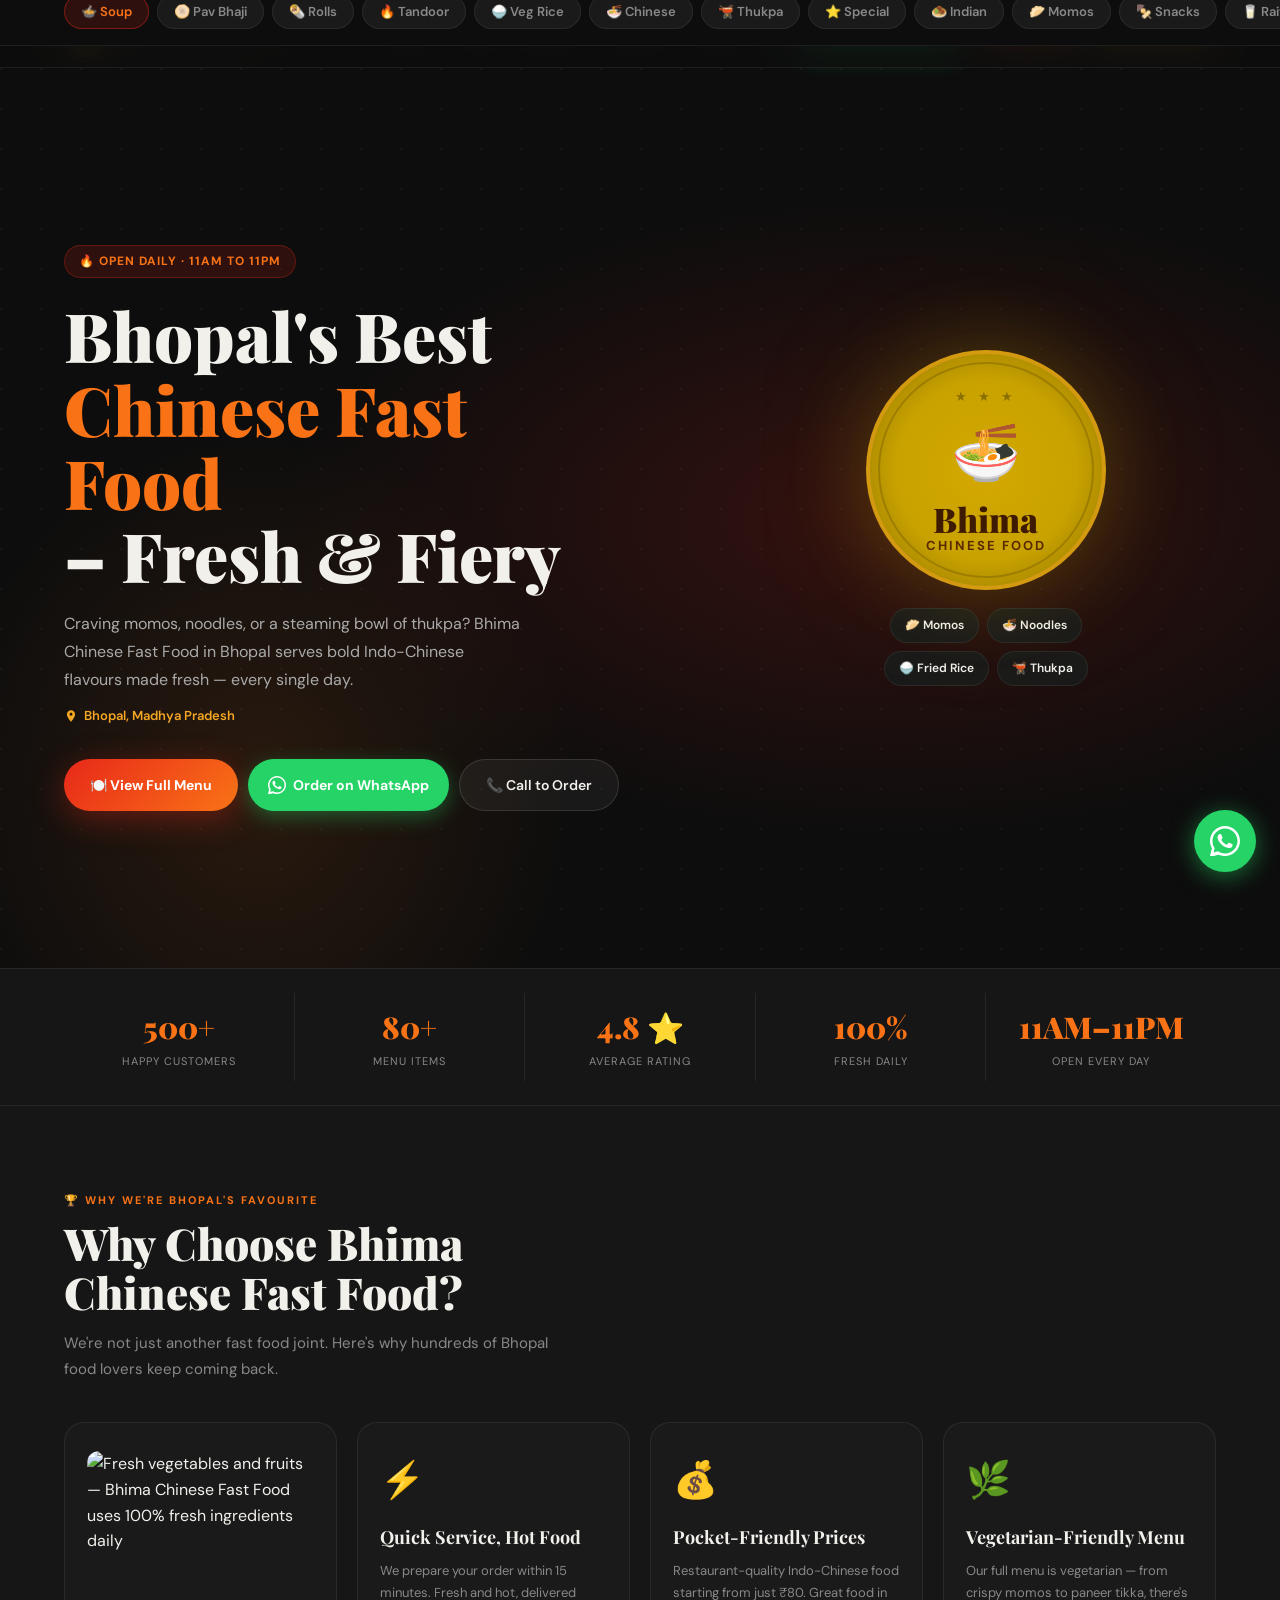
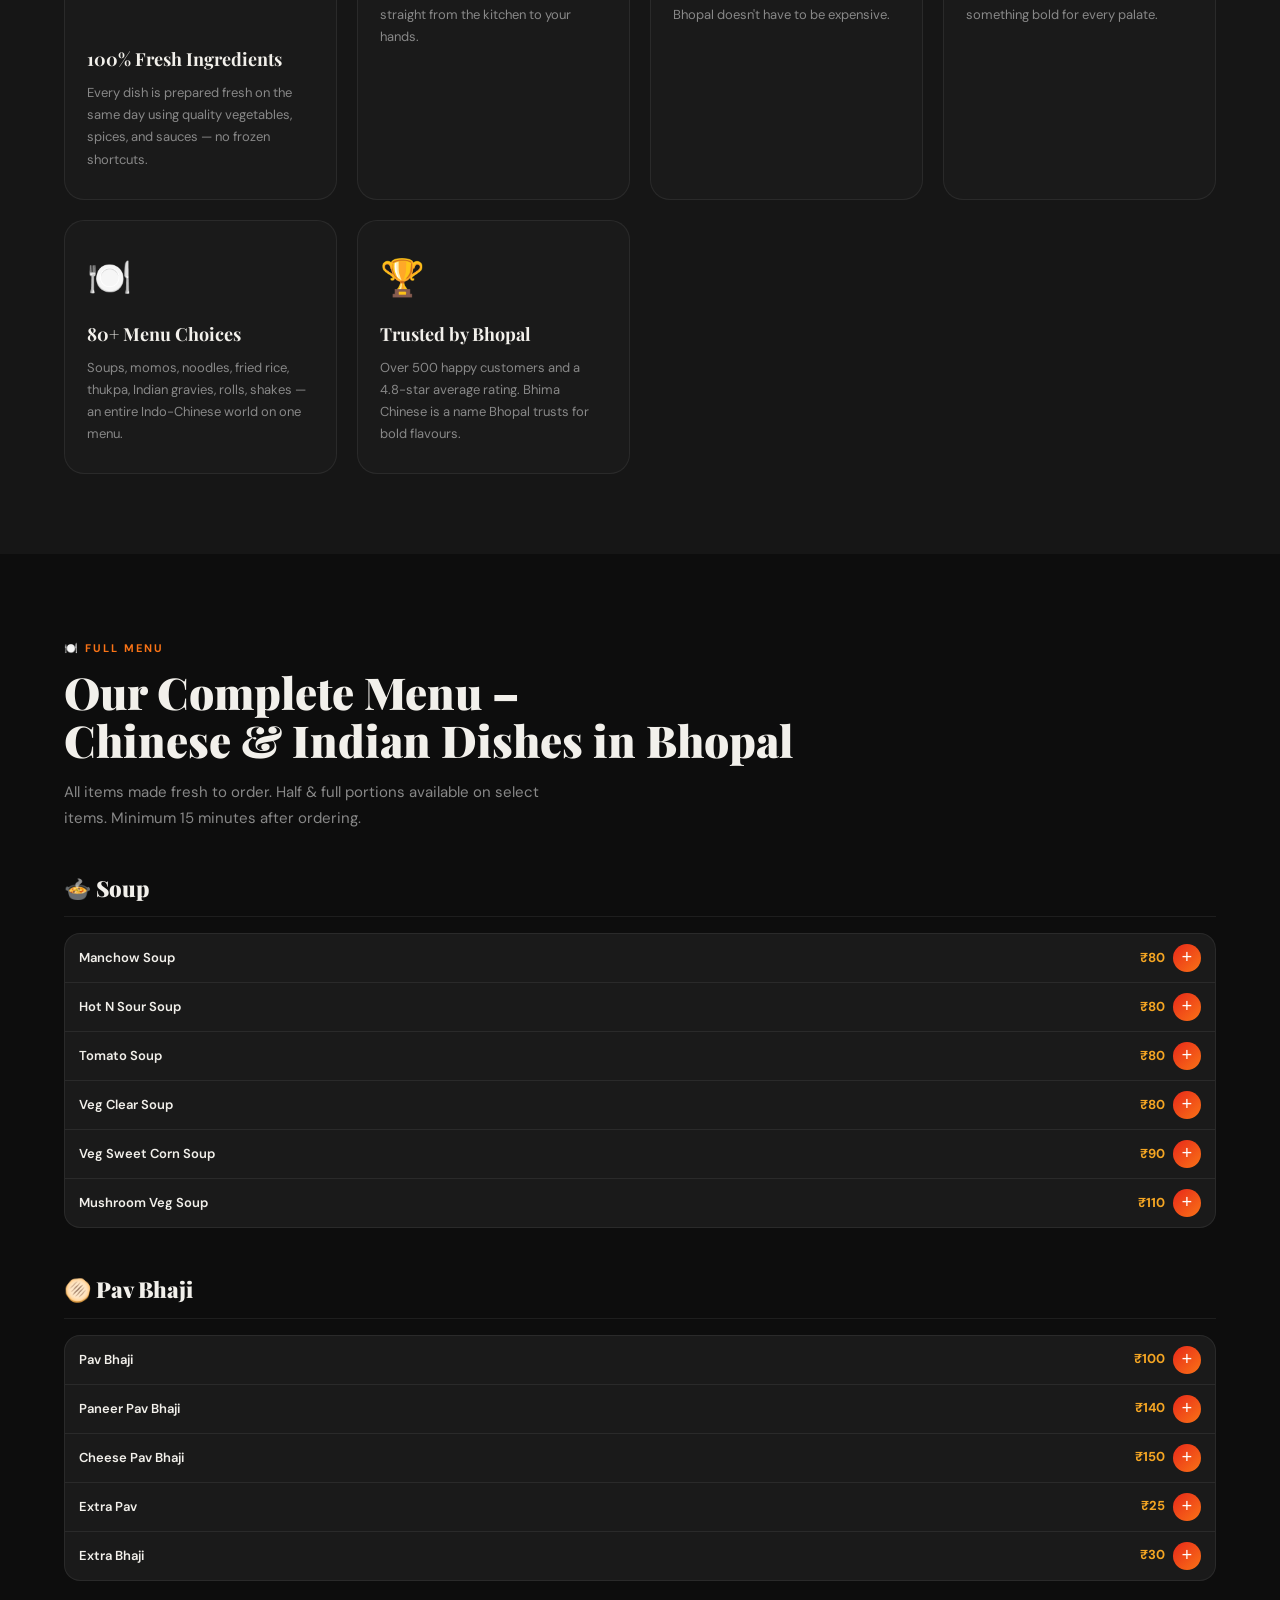
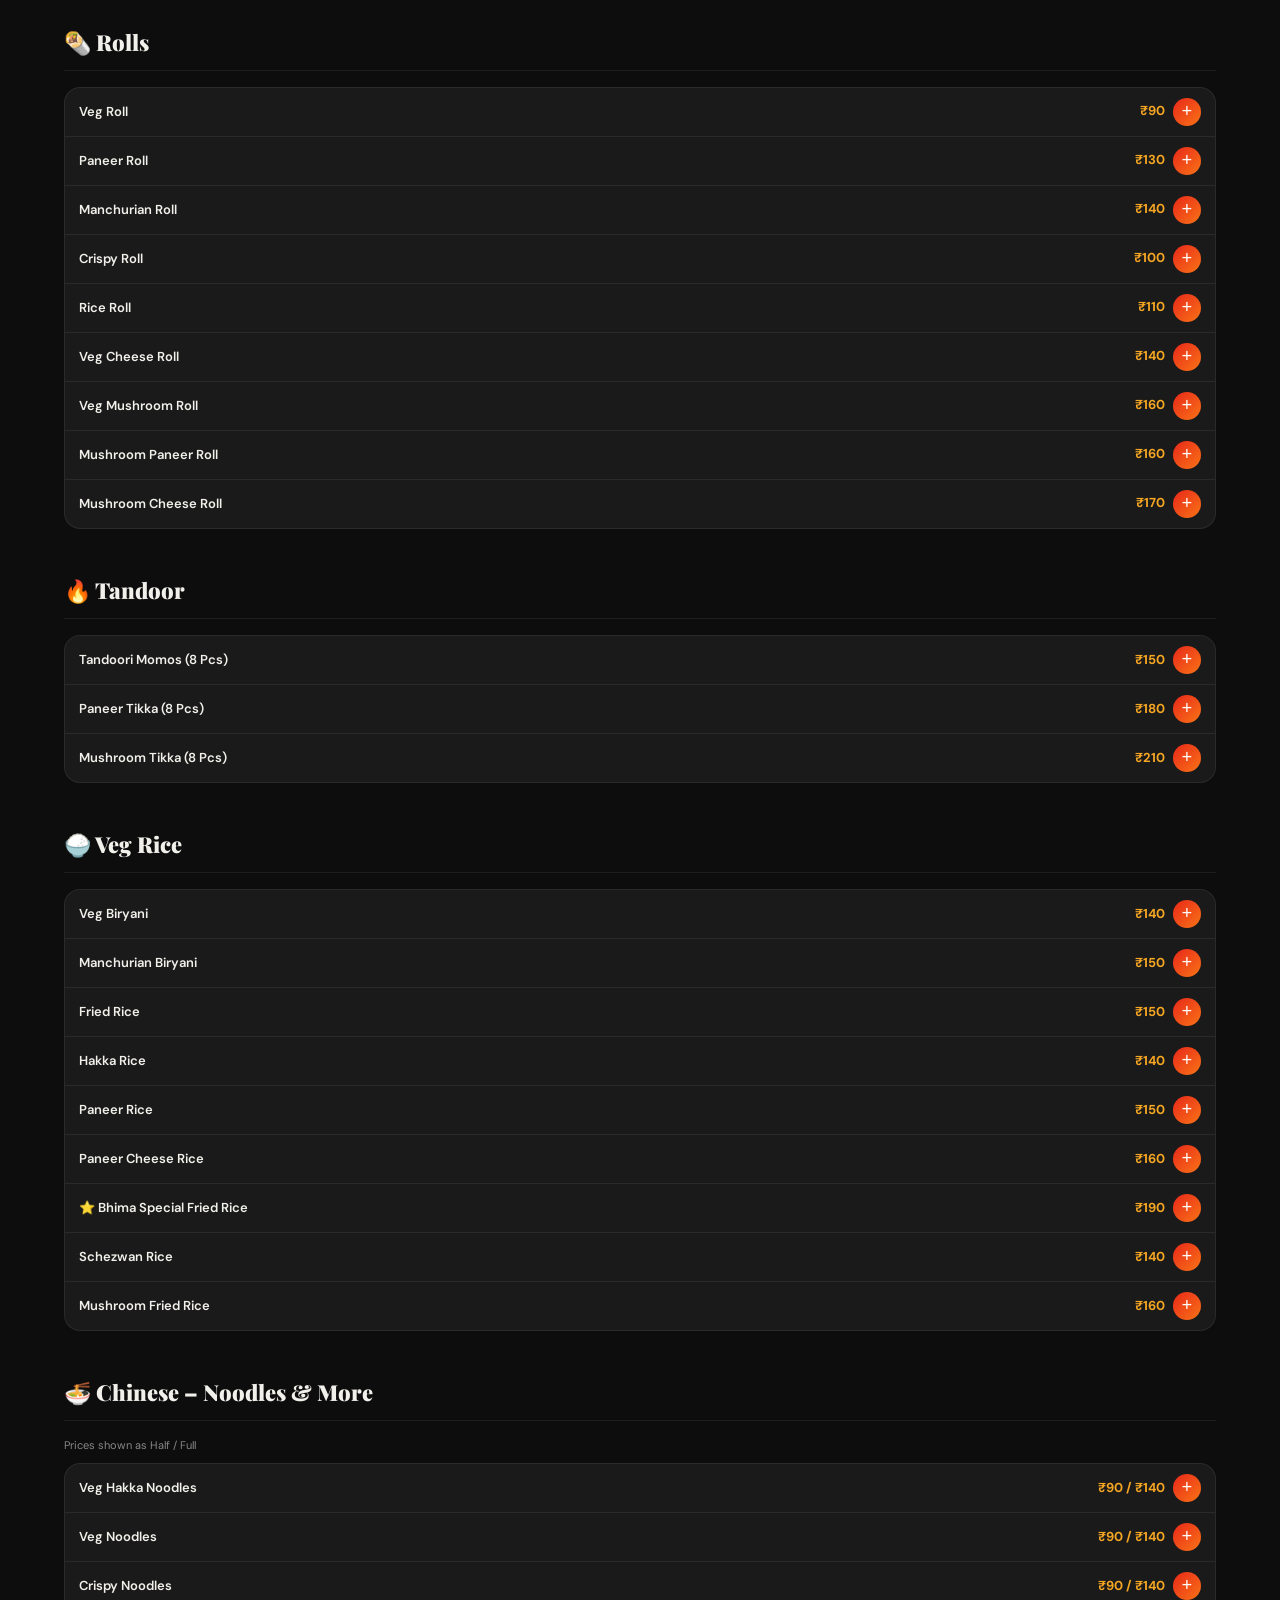
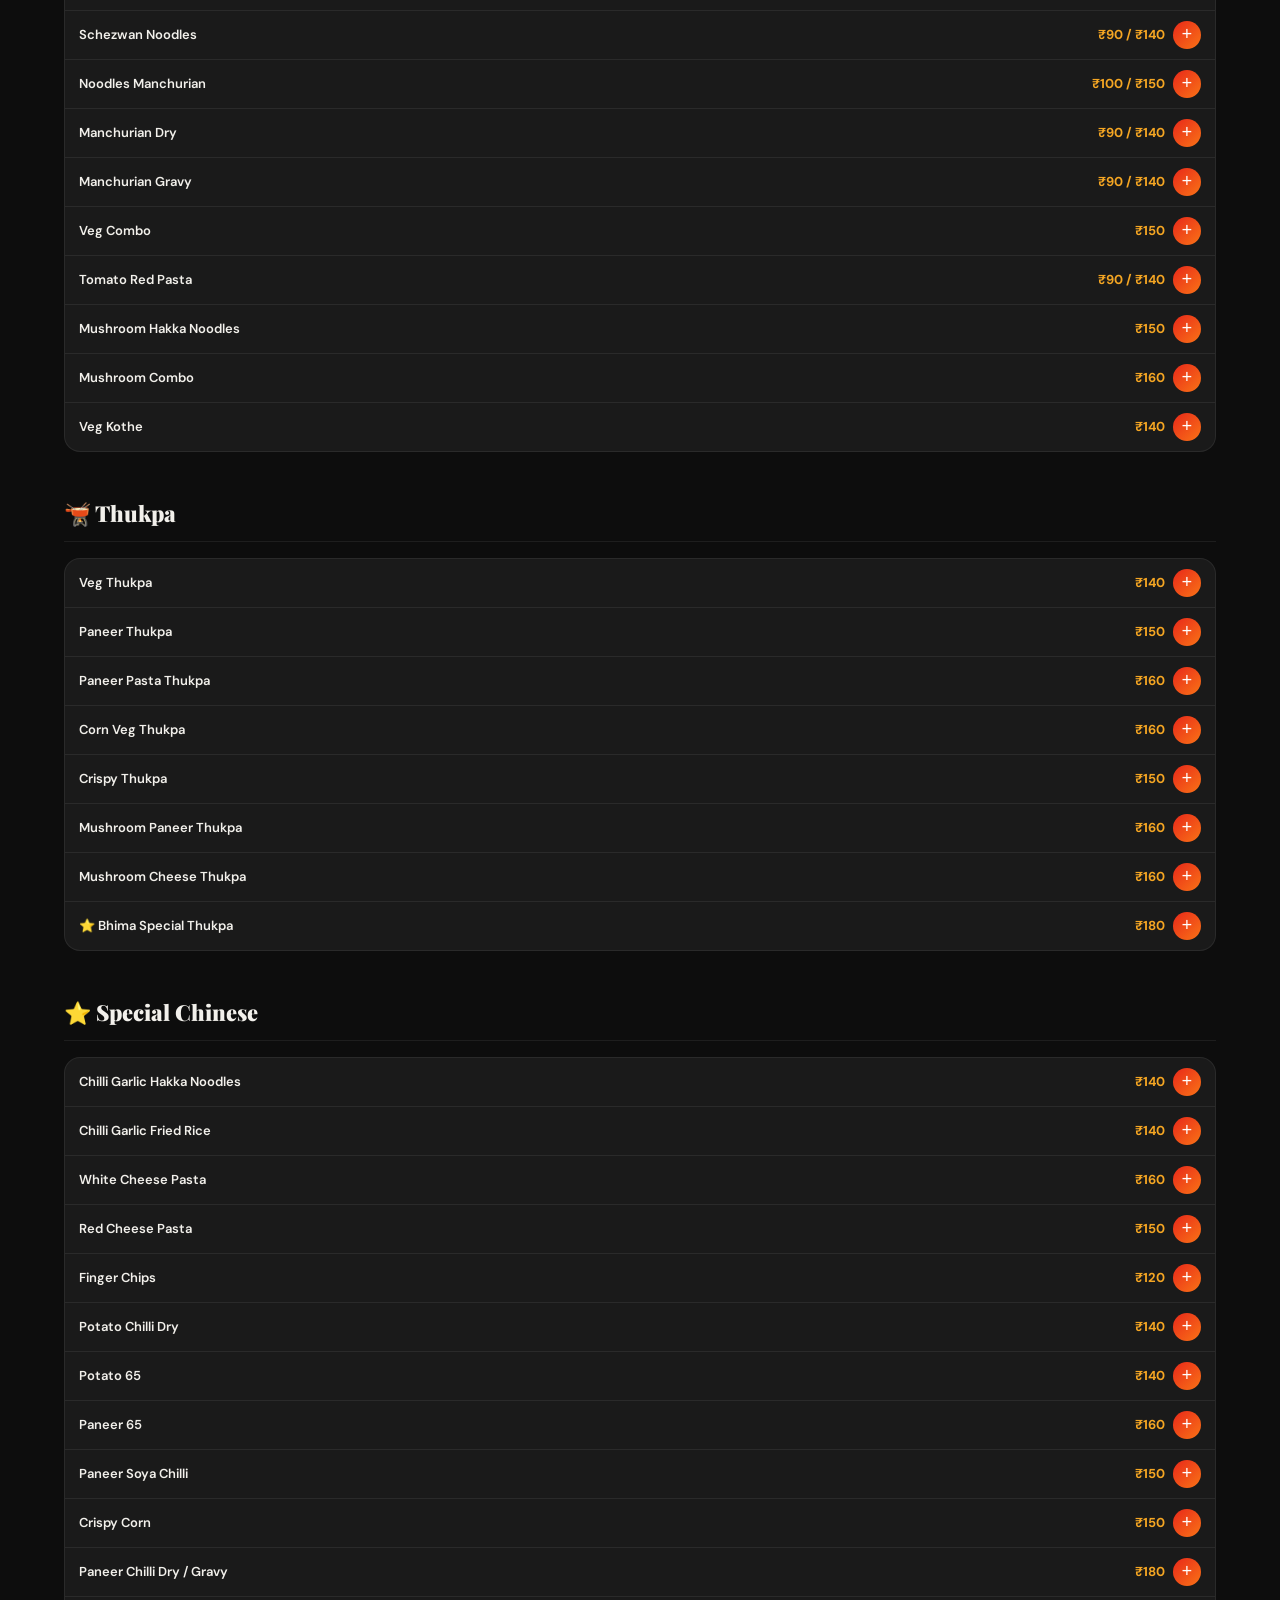
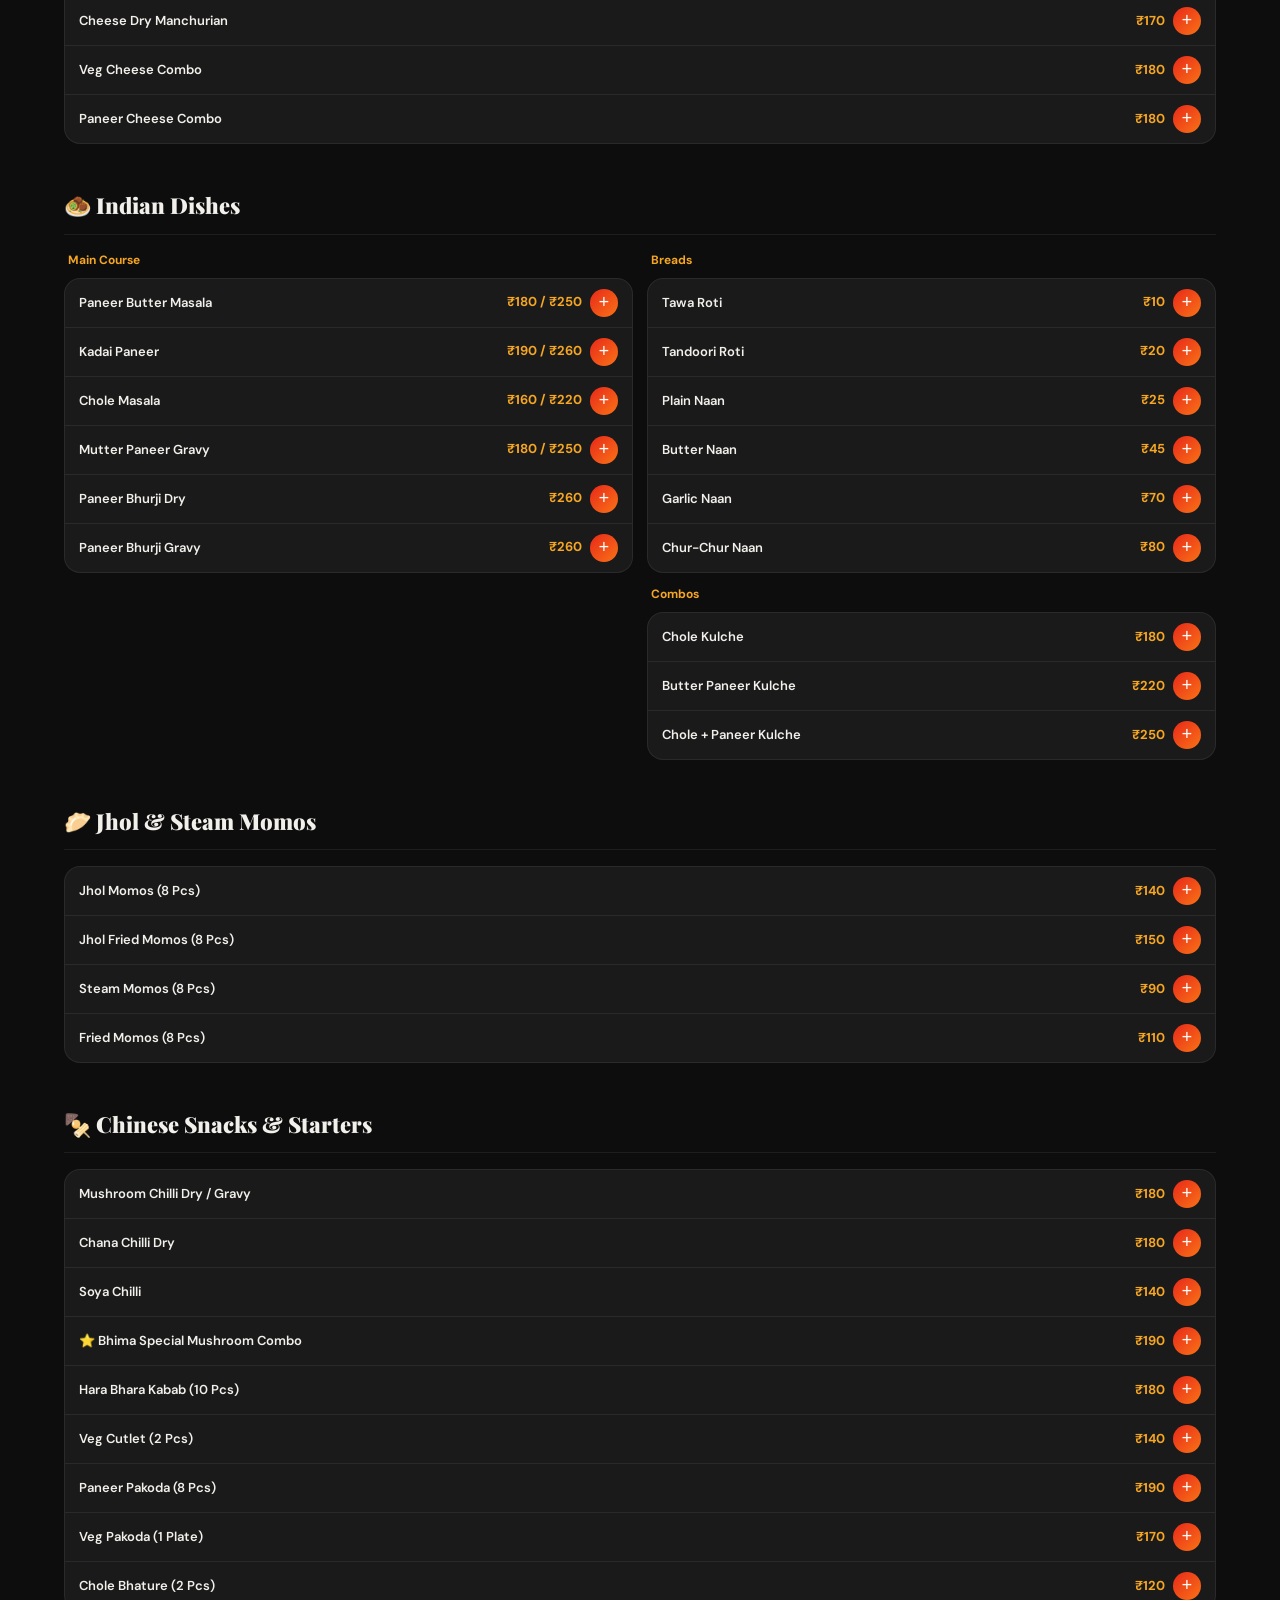
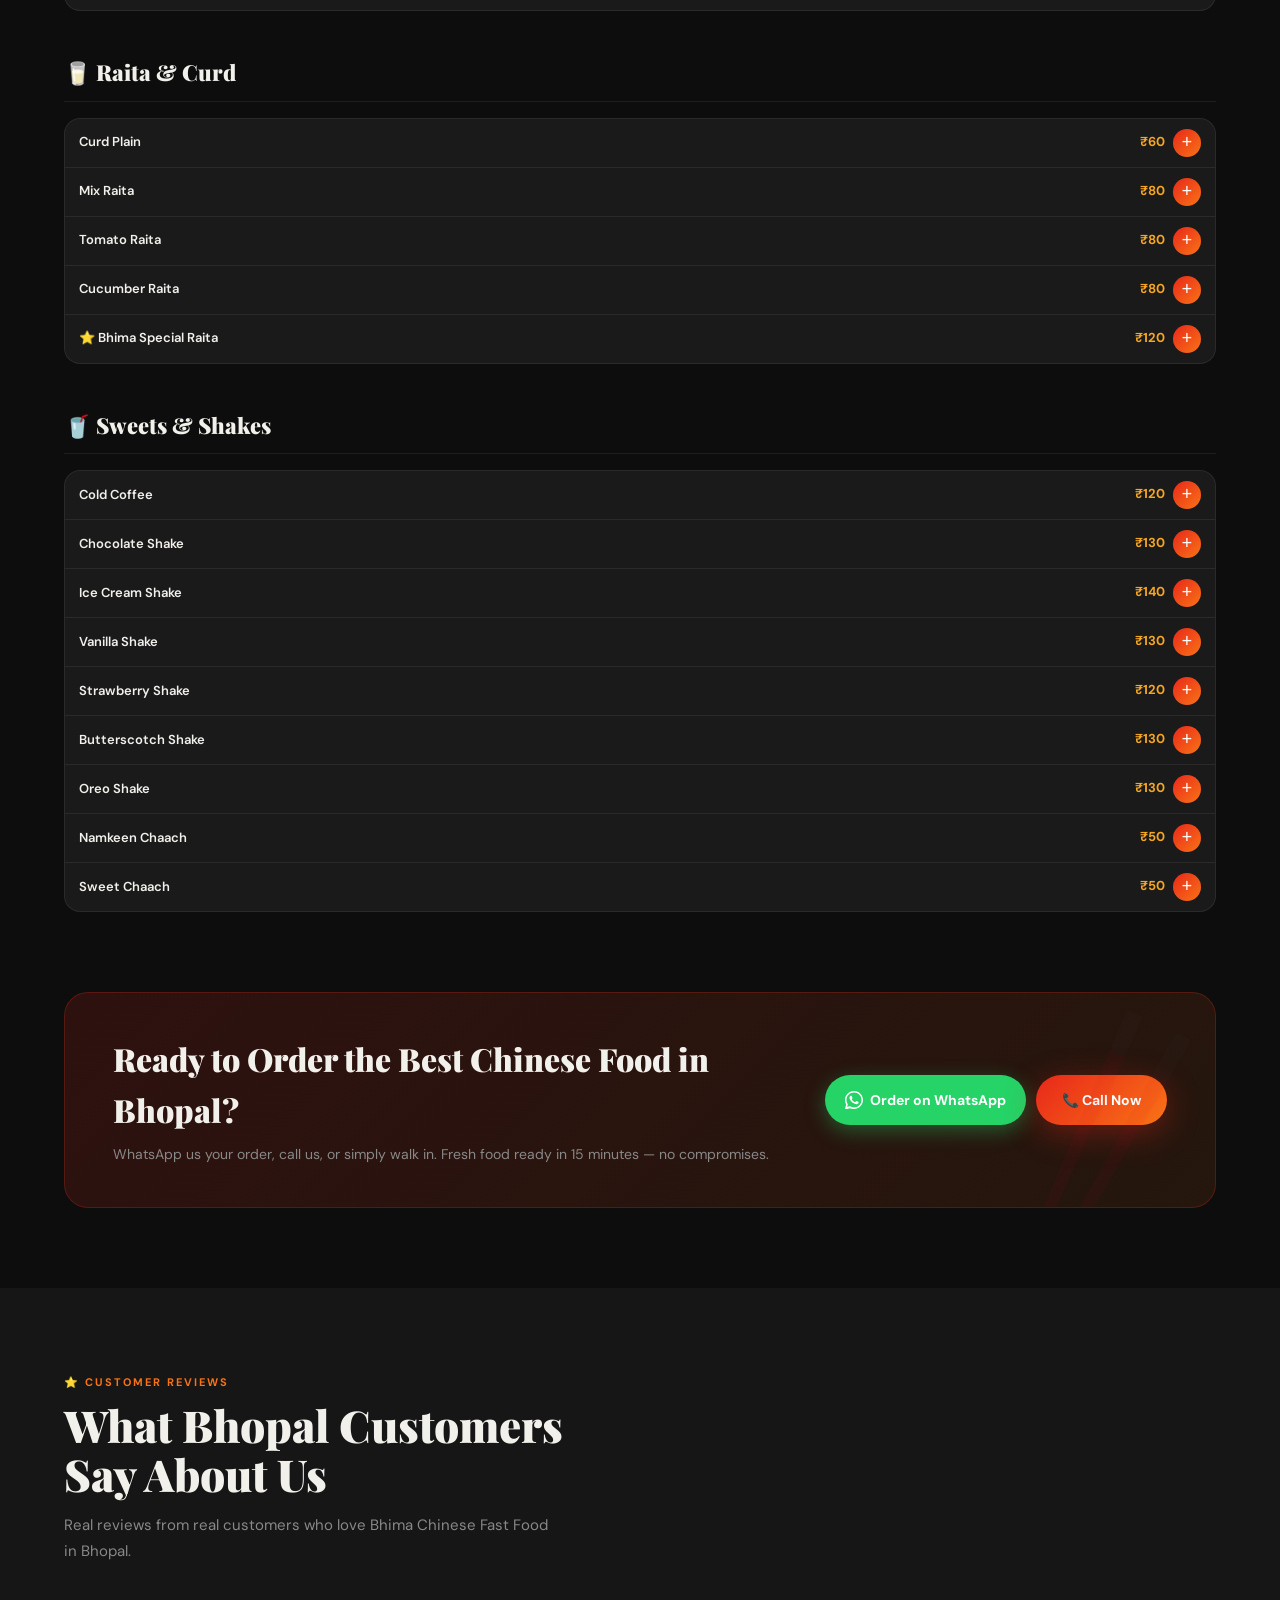
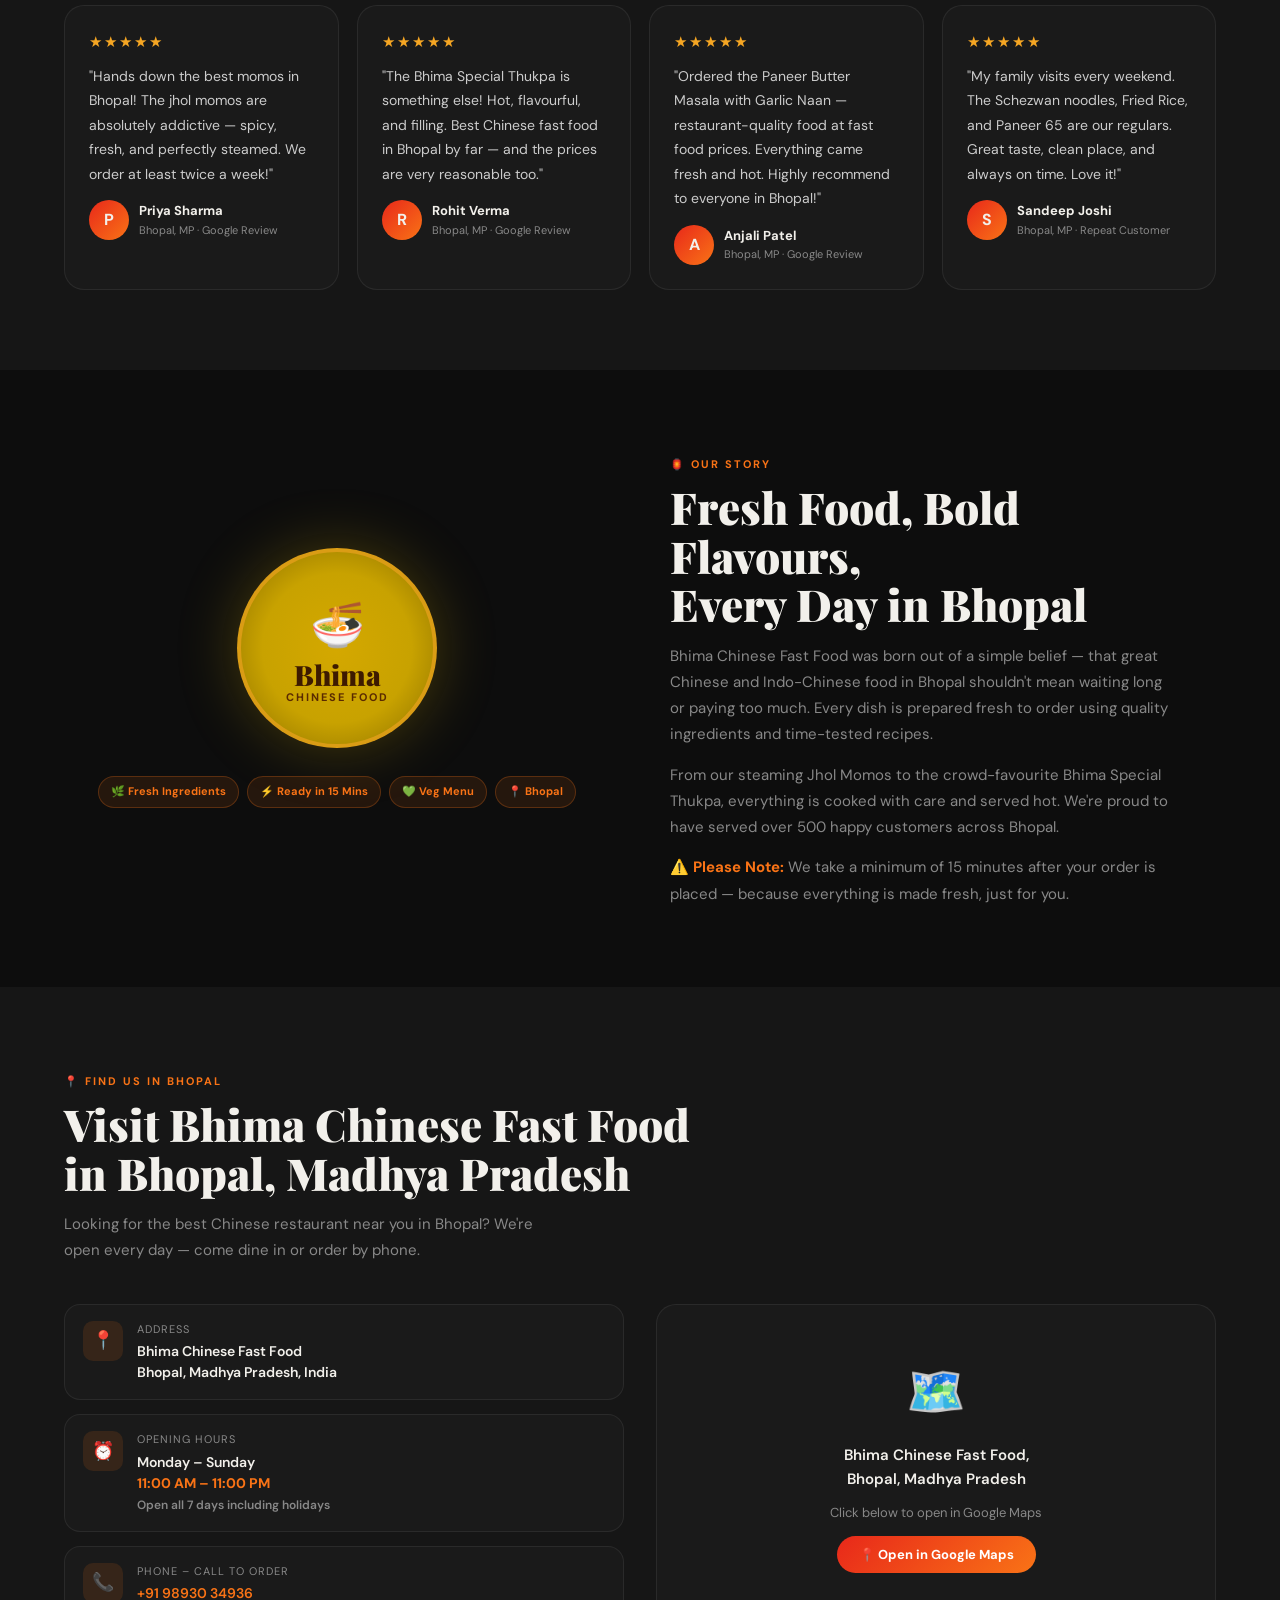
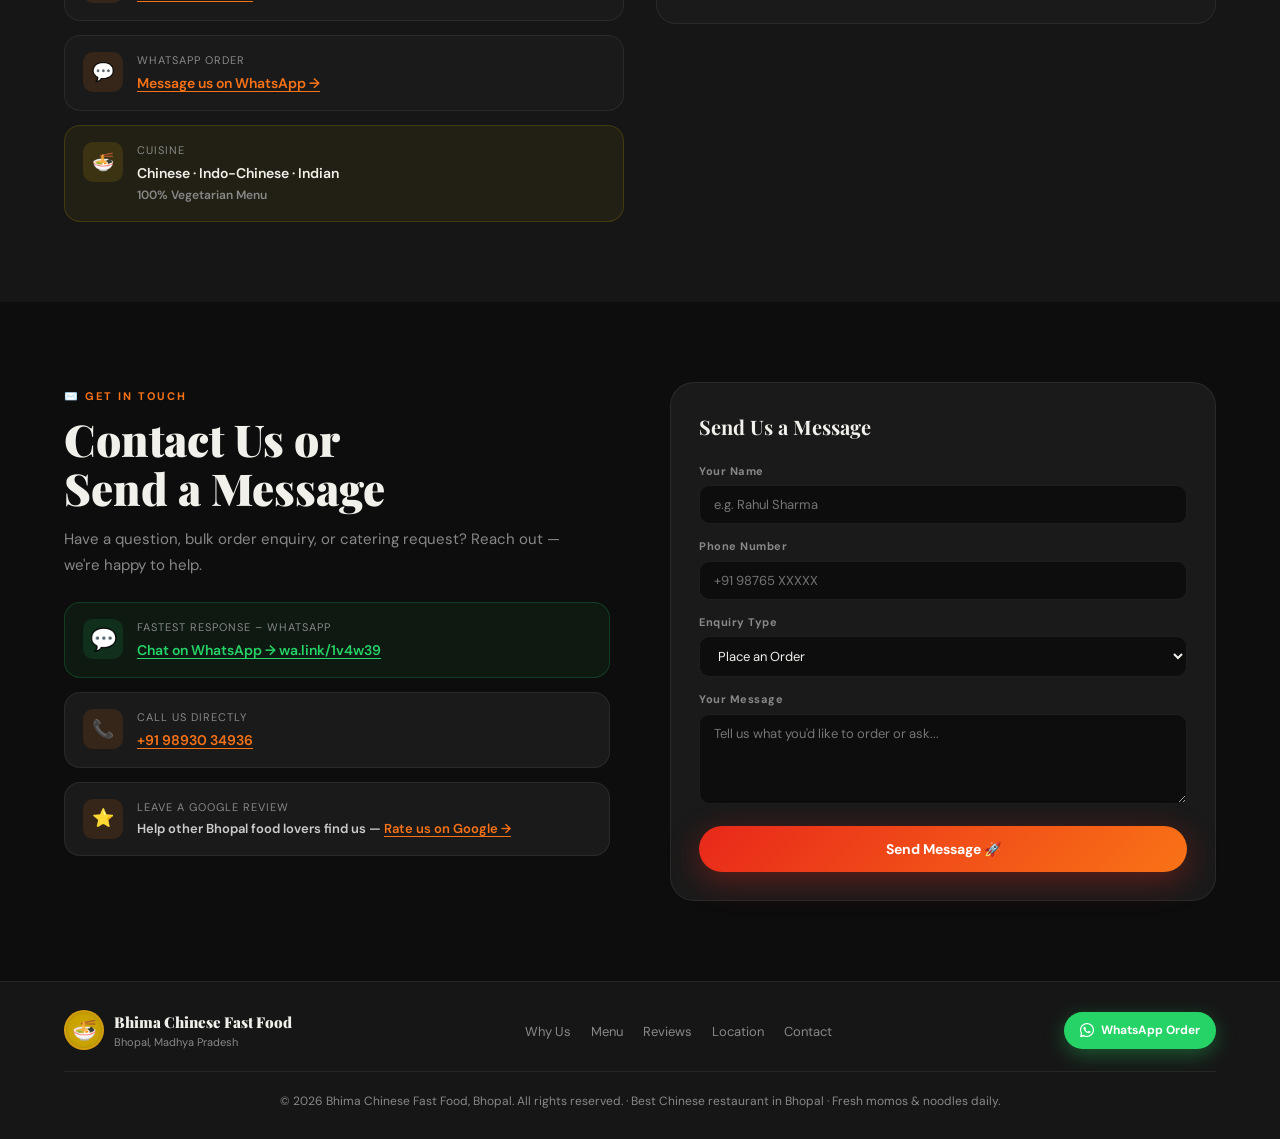
==== index.html @ 95a61d47 "Initial commit via Netlify [skip ci]" ====
<!DOCTYPE html>
<html lang="en">
<head>
<meta charset="UTF-8">
<meta name="viewport" content="width=device-width, initial-scale=1.0, minimum-scale=1.0">
<meta http-equiv="X-UA-Compatible" content="IE=edge">
<title>Bhima Chinese Fast Food | Best Chinese Restaurant in Bhopal – Momos, Noodles & More</title>
<meta name="description" content="Bhima Chinese Fast Food is Bhopal's most loved Chinese restaurant. Fresh momos, noodles, thukpa, fried rice & Indo-Chinese dishes. Order now or visit us daily 11AM–11PM.">
<meta name="keywords" content="Chinese restaurant in Bhopal, fast food in Bhopal, momos in Bhopal, noodles in Bhopal, best Chinese restaurant Bhopal, Indo-Chinese food Bhopal, Chinese fast food near me">
<meta name="author" content="Bhima Chinese Fast Food, Bhopal">
<meta name="robots" content="index, follow">
<meta name="theme-color" content="#E8281A">
<link rel="canonical" href="https://bhimachinesebhopal.com/">
<meta property="og:type" content="restaurant">
<meta property="og:title" content="Bhima Chinese Fast Food – Best Chinese Restaurant in Bhopal">
<meta property="og:description" content="Fresh momos, noodles, fried rice & bold Indo-Chinese flavours. Visit Bhima Chinese Fast Food in Bhopal – daily 11AM to 11PM.">
<meta property="og:url" content="https://bhimachinesebhopal.com/">
<meta property="og:site_name" content="Bhima Chinese Fast Food">
<meta property="og:locale" content="en_IN">
<meta name="twitter:card" content="summary_large_image">
<meta name="twitter:title" content="Bhima Chinese Fast Food – Bhopal">
<meta name="twitter:description" content="Bhopal's favourite Chinese fast food. Momos, noodles, thukpa & more. Open daily 11AM–11PM.">
<script type="application/ld+json">
{
  "@context": "https://schema.org",
  "@type": "Restaurant",
  "name": "Bhima Chinese Fast Food",
  "description": "Best Chinese fast food restaurant in Bhopal serving fresh momos, noodles, thukpa, fried rice and Indo-Chinese dishes daily.",
  "url": "https://bhimachinesebhopal.com",
  "servesCuisine": ["Chinese", "Indo-Chinese", "Indian"],
  "priceRange": "₹₹",
  "openingHours": "Mo-Su 11:00-23:00",
  "address": {
    "@type": "PostalAddress",
    "addressLocality": "Bhopal",
    "addressRegion": "Madhya Pradesh",
    "addressCountry": "IN"
  },
  "aggregateRating": {
    "@type": "AggregateRating",
    "ratingValue": "4.8",
    "reviewCount": "500"
  }
}
</script>
<link rel="preconnect" href="https://fonts.googleapis.com">
<link rel="preconnect" href="https://fonts.gstatic.com" crossorigin>
<link href="https://fonts.googleapis.com/css2?family=Playfair+Display:wght@700;900&family=DM+Sans:wght@300;400;500;600&display=swap" rel="stylesheet">
<style>
:root {
  --red:#E8281A; --orange:#F97316; --gold:#F5A623;
  --dark:#0D0D0D; --dark2:#161616; --dark3:#1E1E1E;
  --card:#1A1A1A; --border:rgba(255,255,255,0.07);
  --text:#F2F0EB; --muted:#888; --veg:#22C55E;
  --wa:#25D366; --radius:16px;
  --font-body:'DM Sans',sans-serif;
  --font-head:'Playfair Display',serif;
}
*{margin:0;padding:0;box-sizing:border-box;}
html{scroll-behavior:smooth;font-size:16px;}
body{font-family:var(--font-body);background:var(--dark);color:var(--text);overflow-x:hidden;line-height:1.6;}
img{max-width:100%;height:auto;display:block;}
a{color:inherit;text-decoration:none;}

/* SKIP LINK */
.skip-link{position:absolute;left:-9999px;top:8px;z-index:9999;background:var(--orange);color:#fff;padding:8px 16px;border-radius:4px;font-weight:700;font-size:14px;}
.skip-link:focus{left:8px;}

/* WHATSAPP STICKY */
#wa-sticky{
  position:fixed;bottom:28px;right:24px;z-index:999;
  width:62px;height:62px;border-radius:50%;
  background:var(--wa);
  display:flex;align-items:center;justify-content:center;
  box-shadow:0 4px 24px rgba(37,211,102,0.5);
  transition:transform .25s,box-shadow .25s;
  animation:waPulse 2.5s ease-in-out infinite;
  cursor:pointer;border:none;
}
#wa-sticky:hover{transform:scale(1.12);box-shadow:0 8px 36px rgba(37,211,102,0.7);}
#wa-sticky svg{width:30px;height:30px;fill:#fff;}
@keyframes waPulse{
  0%,100%{box-shadow:0 4px 24px rgba(37,211,102,0.5),0 0 0 0 rgba(37,211,102,0.4);}
  70%{box-shadow:0 4px 24px rgba(37,211,102,0.5),0 0 0 16px rgba(37,211,102,0);}
}

/* NAV */
nav{
  position:fixed;top:0;left:0;right:0;z-index:100;
  padding:0 5vw;height:68px;
  display:flex;align-items:center;justify-content:space-between;
  background:rgba(13,13,13,0.94);
  backdrop-filter:blur(20px);-webkit-backdrop-filter:blur(20px);
  border-bottom:1px solid var(--border);
}
.logo{display:flex;align-items:center;gap:10px;}
.logo-circle{
  width:46px;height:46px;border-radius:50%;
  background:radial-gradient(circle,#d4a800,#c8a200 60%,#8b6f00);
  border:2px solid rgba(245,166,35,.5);
  display:flex;align-items:center;justify-content:center;
  font-size:22px;flex-shrink:0;
}
.logo-text .brand{display:block;font-family:var(--font-head);font-size:17px;font-weight:900;line-height:1.1;}
.logo-text .tagline{display:block;font-size:10px;color:var(--gold);letter-spacing:2px;text-transform:uppercase;}
.nav-links{display:flex;gap:28px;list-style:none;}
.nav-links a{color:var(--muted);font-size:14px;font-weight:500;transition:color .2s;padding:4px 0;}
.nav-links a:hover{color:var(--text);}
.nav-right{display:flex;align-items:center;gap:10px;}

/* WHATSAPP BUTTON — reusable across nav & sections */
.btn-wa{
  background:var(--wa);color:#fff;
  padding:10px 20px;border-radius:50px;
  font-size:14px;font-weight:700;cursor:pointer;border:none;
  display:inline-flex;align-items:center;gap:7px;
  transition:transform .2s,box-shadow .2s,opacity .2s;
  box-shadow:0 6px 20px rgba(37,211,102,.35);
  font-family:var(--font-body);
  text-decoration:none;
}
.btn-wa:hover{transform:translateY(-2px);box-shadow:0 10px 30px rgba(37,211,102,.5);opacity:.95;}
.btn-wa svg{flex-shrink:0;}

.btn-primary{
  background:linear-gradient(135deg,var(--red) 0%,var(--orange) 100%);
  color:#fff;padding:14px 26px;border:none;border-radius:50px;
  font-size:14px;font-weight:700;cursor:pointer;
  transition:transform .2s,box-shadow .2s;
  box-shadow:0 8px 32px rgba(232,40,26,.35);
  display:inline-flex;align-items:center;gap:7px;
  font-family:var(--font-body);text-decoration:none;
}
.btn-primary:hover{transform:translateY(-2px);box-shadow:0 12px 40px rgba(232,40,26,.45);}
.btn-ghost{
  background:rgba(255,255,255,.05);border:1px solid rgba(255,255,255,.12);
  color:var(--text);padding:14px 26px;border-radius:50px;
  font-size:14px;font-weight:600;cursor:pointer;
  transition:background .2s;
  display:inline-flex;align-items:center;gap:7px;
  font-family:var(--font-body);text-decoration:none;
}
.btn-ghost:hover{background:rgba(255,255,255,.1);}

.nav-menu-btn{background:linear-gradient(135deg,var(--red),var(--orange));color:#fff;padding:9px 18px;border-radius:50px;font-size:13px;font-weight:700;border:none;cursor:pointer;transition:opacity .2s;font-family:var(--font-body);}
.nav-menu-btn:hover{opacity:.85;}
.hamburger{display:none;flex-direction:column;gap:5px;cursor:pointer;background:none;border:none;padding:4px;}
.hamburger span{width:24px;height:2px;background:var(--text);border-radius:2px;}

/* WA ICON SVG inline */
.wa-icon{width:18px;height:18px;fill:currentColor;flex-shrink:0;}

/* HERO */
#hero{
  min-height:100vh;display:flex;align-items:center;
  position:relative;overflow:hidden;
  padding:100px 5vw 80px;
  margin-top:68px;
}
.hero-bg{
  position:absolute;inset:0;z-index:0;
  background:
    radial-gradient(ellipse 80% 60% at 70% 50%,rgba(232,40,26,.18) 0%,transparent 60%),
    radial-gradient(ellipse 50% 80% at 20% 80%,rgba(249,115,22,.12) 0%,transparent 50%),
    var(--dark);
}
.hero-bg::before{
  content:'';position:absolute;inset:0;
  background-image:radial-gradient(circle at 1px 1px,rgba(255,255,255,.04) 1px,transparent 0);
  background-size:40px 40px;
}
.hero-content{position:relative;z-index:2;max-width:560px;animation:fadeUp .9s ease both;}
.hero-badge{
  display:inline-flex;align-items:center;gap:6px;
  background:rgba(232,40,26,.15);border:1px solid rgba(232,40,26,.3);
  padding:6px 14px;border-radius:50px;
  font-size:12px;color:var(--orange);font-weight:700;letter-spacing:1px;text-transform:uppercase;
  margin-bottom:20px;
}
h1.hero-h1{font-family:var(--font-head);font-size:clamp(36px,5.5vw,68px);line-height:1.08;font-weight:900;margin-bottom:18px;}
h1.hero-h1 em{font-style:normal;color:var(--orange);}
.hero-sub{font-size:16px;line-height:1.75;color:#AAA;max-width:460px;margin-bottom:12px;}
.hero-location{display:flex;align-items:center;gap:6px;font-size:13px;color:var(--gold);font-weight:600;margin-bottom:32px;}
.hero-btns{display:flex;gap:10px;flex-wrap:wrap;}
.hero-visual{position:absolute;right:0;top:0;bottom:0;width:46%;z-index:1;display:flex;align-items:center;justify-content:center;}
.hero-plate{width:min(300px,75%);display:flex;flex-direction:column;align-items:center;gap:18px;}
.hero-circle{
  width:240px;height:240px;border-radius:50%;
  background:radial-gradient(circle,#d4a800,#c8a200 55%,#8b6f00);
  display:flex;align-items:center;justify-content:center;
  border:4px solid rgba(245,166,35,.5);
  box-shadow:0 0 80px rgba(200,162,0,.25),0 0 160px rgba(200,162,0,.1);
  animation:floatPlate 4s ease-in-out infinite;position:relative;
}
.hero-circle::before{content:'';position:absolute;inset:8px;border-radius:50%;border:2px solid rgba(139,111,0,.6);}
.hero-circle-inner{text-align:center;}
.hero-circle-inner .emoji{font-size:56px;display:block;margin-bottom:4px;}
.hero-circle-inner .name{font-family:var(--font-head);font-size:34px;font-weight:900;color:#3d1a00;line-height:1;}
.hero-circle-inner .sub{font-size:13px;color:#5a2a00;font-weight:700;letter-spacing:2px;}
.hero-circle-inner .stars{color:#8b6f00;font-size:13px;margin-top:4px;letter-spacing:4px;}
.food-pills{display:flex;gap:8px;flex-wrap:wrap;justify-content:center;}
.food-pill{background:var(--card);border:1px solid var(--border);border-radius:50px;padding:7px 14px;font-size:12px;font-weight:600;display:flex;align-items:center;gap:5px;}

/* STATS */
.stats-strip{background:var(--dark2);border-top:1px solid var(--border);border-bottom:1px solid var(--border);padding:24px 5vw;display:flex;justify-content:center;flex-wrap:wrap;}
.stat{flex:1;min-width:130px;text-align:center;padding:10px 20px;border-right:1px solid var(--border);}
.stat:last-child{border-right:none;}
.stat-num{font-family:var(--font-head);font-size:30px;font-weight:900;color:var(--orange);}
.stat-label{font-size:11px;color:var(--muted);margin-top:2px;text-transform:uppercase;letter-spacing:1px;}

/* SECTIONS */
section{padding:80px 5vw;}
.section-tag{display:inline-flex;align-items:center;gap:6px;font-size:11px;font-weight:700;letter-spacing:2px;text-transform:uppercase;color:var(--orange);margin-bottom:10px;}
h2.section-title{font-family:var(--font-head);font-size:clamp(26px,3.8vw,44px);font-weight:900;line-height:1.1;margin-bottom:14px;}
.section-sub{color:var(--muted);max-width:500px;line-height:1.75;font-size:15px;}

/* WHY */
#why{background:var(--dark2);}
.why-grid{display:grid;grid-template-columns:repeat(auto-fit,minmax(220px,1fr));gap:20px;margin-top:40px;}
.why-card{background:var(--card);border:1px solid var(--border);border-radius:20px;padding:28px 22px;transition:transform .25s,box-shadow .25s;}
.why-card:hover{transform:translateY(-4px);box-shadow:0 16px 48px rgba(0,0,0,.5);}
.why-icon{font-size:36px;margin-bottom:14px;}
h3.why-title{font-family:var(--font-head);font-size:18px;font-weight:700;margin-bottom:8px;}
.why-desc{font-size:13px;color:var(--muted);line-height:1.7;}

/* MENU */
#menu{background:var(--dark);}
.menu-layout{display:grid;grid-template-columns:1fr;gap:28px;align-items:start;margin-top:40px;}
.cat-nav{position:sticky;top:68px;z-index:50;background:var(--dark);border-top:1px solid var(--border);border-bottom:1px solid var(--border);padding:10px 0;margin:0 -5vw 40px;width:calc(100% + 10vw);}
.cat-nav-inner{display:flex;flex-direction:row;flex-wrap:nowrap;overflow-x:auto;gap:8px;padding:2px 5vw 6px;scrollbar-width:none;-ms-overflow-style:none;}
.cat-nav-inner::-webkit-scrollbar{display:none;}
.cat-btn{display:inline-flex;align-items:center;gap:7px;flex:none;padding:8px 16px;background:var(--card);border:1px solid var(--border);border-radius:50px;color:var(--muted);font-size:13px;font-weight:600;cursor:pointer;white-space:nowrap;transition:background .15s,color .15s,border-color .15s;font-family:var(--font-body);}
.cat-btn:hover{background:rgba(255,255,255,.07);color:var(--text);}
.cat-btn.active{background:rgba(232,40,26,.15);color:var(--orange);border-color:rgba(232,40,26,.45);}
.menu-sections{display:flex;flex-direction:column;gap:44px;}
h3.menu-section-title{font-family:var(--font-head);font-size:22px;font-weight:900;margin-bottom:16px;display:flex;align-items:center;gap:9px;padding-bottom:10px;border-bottom:1px solid var(--border);}
.list-card{background:var(--card);border:1px solid var(--border);border-radius:16px;overflow:hidden;}
.price-list{display:flex;flex-direction:column;}
.price-row{display:flex;justify-content:space-between;align-items:center;padding:10px 14px;border-bottom:1px solid var(--border);transition:background .12s;}
.price-row:last-child{border-bottom:none;}
.price-row:hover{background:rgba(255,255,255,.03);}
.pr-name{font-size:13px;font-weight:600;line-height:1.4;}
.pr-right{display:flex;align-items:center;gap:8px;flex-shrink:0;margin-left:10px;}
.pr-price{font-size:13px;font-weight:700;color:var(--gold);white-space:nowrap;}
.pr-add{width:28px;height:28px;background:linear-gradient(135deg,var(--red),var(--orange));border:none;border-radius:50%;color:#fff;font-size:18px;cursor:pointer;display:grid;place-items:center;font-family:monospace;line-height:1;transition:transform .15s;}
.pr-add:hover{transform:scale(1.12);}
.price-note{font-size:11px;color:var(--muted);margin-bottom:8px;}

/* REVIEWS */
#reviews{background:var(--dark2);}
.reviews-grid{display:grid;grid-template-columns:repeat(auto-fit,minmax(260px,1fr));gap:18px;margin-top:40px;}
.review-card{background:var(--card);border:1px solid var(--border);border-radius:20px;padding:24px;transition:transform .25s;}
.review-card:hover{transform:translateY(-3px);}
.review-stars{color:var(--gold);font-size:15px;margin-bottom:10px;letter-spacing:2px;}
.review-text{font-size:14px;line-height:1.75;color:#ccc;margin-bottom:14px;}
.review-author{display:flex;align-items:center;gap:10px;}
.review-avatar{width:40px;height:40px;border-radius:50%;background:linear-gradient(135deg,var(--red),var(--orange));display:flex;align-items:center;justify-content:center;font-size:16px;font-weight:700;flex-shrink:0;}
.review-name{font-size:13px;font-weight:700;}
.review-location{font-size:11px;color:var(--muted);}

/* ABOUT */
#about{background:var(--dark);display:grid;grid-template-columns:1fr 1fr;gap:60px;align-items:center;}
.about-logo-wrap{display:flex;flex-direction:column;align-items:center;gap:20px;}
.about-logo-circle{width:200px;height:200px;border-radius:50%;background:radial-gradient(circle,#d4a800,#c8a200 55%,#8b6f00);display:flex;align-items:center;justify-content:center;border:4px solid rgba(245,166,35,.6);box-shadow:0 0 60px rgba(200,162,0,.3);}
.about-logo-inner{text-align:center;}
.about-logo-inner .em{font-size:44px;}
.about-logo-inner .nm{font-family:var(--font-head);font-size:28px;font-weight:900;color:#3d1a00;line-height:1;}
.about-logo-inner .sb{font-size:11px;color:#5a2a00;font-weight:700;letter-spacing:2px;}
.badge-strip{display:flex;gap:8px;flex-wrap:wrap;justify-content:center;margin-top:8px;}
.badge{background:rgba(249,115,22,.1);border:1px solid rgba(249,115,22,.25);color:var(--orange);padding:6px 12px;border-radius:50px;font-size:11px;font-weight:700;}

/* LOCATION */
#location{background:var(--dark2);}
.location-grid{display:grid;grid-template-columns:1fr 1fr;gap:32px;margin-top:40px;align-items:start;}
.location-info{display:flex;flex-direction:column;gap:14px;}
.loc-card{background:var(--card);border:1px solid var(--border);border-radius:16px;padding:16px 18px;display:flex;align-items:flex-start;gap:14px;}
.loc-icon{width:40px;height:40px;border-radius:10px;background:rgba(249,115,22,.12);display:grid;place-items:center;font-size:18px;flex-shrink:0;}
.loc-label{font-size:11px;color:var(--muted);text-transform:uppercase;letter-spacing:1px;margin-bottom:3px;}
.loc-val{font-size:14px;font-weight:600;line-height:1.5;}
.loc-val a{color:var(--orange);text-decoration:underline;text-underline-offset:3px;}
.map-embed{background:var(--card);border:1px solid var(--border);border-radius:20px;overflow:hidden;height:320px;display:flex;align-items:center;justify-content:center;flex-direction:column;gap:12px;color:var(--muted);font-size:14px;}
.map-embed::before{content:'🗺️';font-size:48px;}
.map-overlay-btn{background:linear-gradient(135deg,var(--red),var(--orange));color:#fff;padding:10px 22px;border-radius:50px;font-size:13px;font-weight:700;border:none;cursor:pointer;font-family:var(--font-body);}

/* CTA BANNER */
.cta-banner{margin:0 5vw 80px;background:linear-gradient(135deg,rgba(232,40,26,.15),rgba(249,115,22,.1));border:1px solid rgba(232,40,26,.25);border-radius:24px;padding:40px 48px;display:flex;align-items:center;gap:40px;position:relative;overflow:hidden;}
.cta-banner::after{content:'🥢';position:absolute;right:-10px;top:-20px;font-size:180px;opacity:.05;transform:rotate(-20deg);pointer-events:none;}
.cta-text{flex:1;}
.cta-text h2{font-family:var(--font-head);font-size:clamp(22px,3vw,32px);font-weight:900;margin-bottom:8px;}
.cta-text p{color:var(--muted);font-size:14px;line-height:1.7;}
.cta-btns{display:flex;gap:10px;flex-shrink:0;flex-wrap:wrap;}

/* CONTACT */
#contact{background:var(--dark);display:grid;grid-template-columns:1fr 1fr;gap:60px;align-items:start;}
.contact-form{background:var(--card);border:1px solid var(--border);border-radius:24px;padding:28px;}
.contact-form h3{font-family:var(--font-head);font-size:20px;margin-bottom:20px;}
.form-group{margin-bottom:14px;}
.form-group label{display:block;font-size:11px;color:var(--muted);margin-bottom:5px;font-weight:700;letter-spacing:.5px;}
.form-group input,.form-group textarea,.form-group select{width:100%;background:var(--dark);border:1px solid var(--border);border-radius:10px;padding:10px 14px;color:var(--text);font-family:var(--font-body);font-size:13px;outline:none;transition:border-color .2s;}
.form-group input:focus,.form-group textarea:focus,.form-group select:focus{border-color:var(--orange);}
.form-group textarea{resize:vertical;height:90px;}

/* FOOTER */
footer{background:var(--dark2);border-top:1px solid var(--border);padding:28px 5vw;}
.footer-inner{display:flex;align-items:center;justify-content:space-between;flex-wrap:wrap;gap:16px;}
.footer-logo{display:flex;align-items:center;gap:10px;}
.footer-logo-circle{width:40px;height:40px;border-radius:50%;background:radial-gradient(circle,#d4a800,#c8a200 60%,#8b6f00);display:flex;align-items:center;justify-content:center;border:2px solid rgba(245,166,35,.5);font-size:20px;}
.footer-brand{font-family:var(--font-head);font-size:15px;font-weight:900;}
.footer-links{display:flex;gap:20px;list-style:none;}
.footer-links a{color:var(--muted);font-size:13px;transition:color .2s;}
.footer-links a:hover{color:var(--text);}
.footer-bottom{text-align:center;padding-top:20px;margin-top:20px;border-top:1px solid var(--border);font-size:12px;color:var(--muted);}

/* TOAST */
#cart-toast{position:fixed;bottom:100px;right:24px;z-index:200;background:linear-gradient(135deg,#E8281A,#F97316);color:#fff;padding:11px 20px;border-radius:50px;font-size:13px;font-weight:700;box-shadow:0 8px 32px rgba(232,40,26,.4);transform:translateY(80px);opacity:0;transition:all .4s cubic-bezier(.175,.885,.32,1.275);display:flex;align-items:center;gap:8px;pointer-events:none;}

/* ANIMATIONS */
@keyframes fadeUp{from{opacity:0;transform:translateY(28px);}to{opacity:1;transform:none;}}
@keyframes floatPlate{0%,100%{transform:translateY(0);}50%{transform:translateY(-12px);}}
.reveal{opacity:0;transform:translateY(22px);transition:opacity .65s ease,transform .65s ease;}
.reveal.visible{opacity:1;transform:none;}

/* RESPONSIVE */
@media(max-width:900px){
  #hero{flex-direction:column;text-align:center;padding-top:100px;padding-bottom:60px;margin-top:68px;}
  .hero-content{max-width:100%;}
  .hero-sub{margin-left:auto;margin-right:auto;}
  .hero-location{justify-content:center;}
  .hero-btns{justify-content:center;}
  .hero-visual{position:static;width:100%;margin-top:32px;}
  .menu-layout{grid-template-columns:1fr;}
  #about{grid-template-columns:1fr;gap:32px;}
  .location-grid{grid-template-columns:1fr;}
  #contact{grid-template-columns:1fr;}
  .cta-banner{flex-direction:column;text-align:center;padding:28px 24px;}
  .cta-btns{justify-content:center;}
  .nav-links,.nav-menu-btn{display:none;}
  .hamburger{display:flex;}
  .stat{border-right:none;border-bottom:1px solid var(--border);}
  .stat:last-child{border-bottom:none;}
}
@media(max-width:500px){
  .hero-btns{flex-direction:column;align-items:center;}
  .btn-primary,.btn-wa,.btn-ghost{width:100%;max-width:280px;justify-content:center;}
  .cta-btns .btn-primary,.cta-btns .btn-wa{width:100%;max-width:100%;justify-content:center;}
}
</style>
</head>
<body>

<a href="#main-content" class="skip-link">Skip to main content</a>

<!-- ✅ STICKY WHATSAPP BUTTON -->
<a href="https://wa.link/1v4w39"
   id="wa-sticky"
   aria-label="Order on WhatsApp"
   title="Order on WhatsApp – Bhima Chinese Fast Food"
   target="_blank" rel="noopener noreferrer">
  <svg viewBox="0 0 24 24" aria-hidden="true">
    <path d="M17.472 14.382c-.297-.149-1.758-.867-2.03-.967-.273-.099-.471-.148-.67.15-.197.297-.767.966-.94 1.164-.173.199-.347.223-.644.075-.297-.15-1.255-.463-2.39-1.475-.883-.788-1.48-1.761-1.653-2.059-.173-.297-.018-.458.13-.606.134-.133.298-.347.446-.52.149-.174.198-.298.298-.497.099-.198.05-.371-.025-.52-.075-.149-.669-1.612-.916-2.207-.242-.579-.487-.5-.669-.51-.173-.008-.371-.01-.57-.01-.198 0-.52.074-.792.372-.272.297-1.04 1.016-1.04 2.479 0 1.462 1.065 2.875 1.213 3.074.149.198 2.096 3.2 5.077 4.487.709.306 1.262.489 1.694.625.712.227 1.36.195 1.871.118.571-.085 1.758-.719 2.006-1.413.248-.694.248-1.289.173-1.413-.074-.124-.272-.198-.57-.347z"/>
    <path d="M12 0C5.373 0 0 5.373 0 12c0 2.124.558 4.121 1.533 5.853L.057 23.571a.75.75 0 0 0 .923.923l5.718-1.476A11.952 11.952 0 0 0 12 24c6.627 0 12-5.373 12-12S18.627 0 12 0zm0 22c-1.96 0-3.793-.553-5.35-1.508l-.383-.23-3.394.876.892-3.256-.255-.4A9.956 9.956 0 0 1 2 12C2 6.477 6.477 2 12 2s10 4.477 10 10-4.477 10-10 10z"/>
  </svg>
</a>

<!-- NAV -->
<nav role="navigation" aria-label="Main navigation">
  <a href="#" class="logo" aria-label="Bhima Chinese Fast Food – Home">
    <div class="logo-circle" aria-hidden="true">🍜</div>
    <div class="logo-text">
      <span class="brand">Bhima Chinese</span>
      <span class="tagline">Bhopal's Favourite Fast Food</span>
    </div>
  </a>
  <ul class="nav-links">
    <li><a href="#why">Why Us</a></li>
    <li><a href="#menu">Menu</a></li>
    <li><a href="#reviews">Reviews</a></li>
    <li><a href="#location">Location</a></li>
    <li><a href="#contact">Contact</a></li>
  </ul>
  <div class="nav-right">
    <!-- ✅ NAV WHATSAPP BUTTON -->
    <a href="https://wa.link/1v4w39"
       class="btn-wa"
       style="padding:9px 18px;font-size:13px;"
       target="_blank" rel="noopener noreferrer"
       aria-label="Order via WhatsApp">
      <svg class="wa-icon" viewBox="0 0 24 24" aria-hidden="true">
        <path d="M17.472 14.382c-.297-.149-1.758-.867-2.03-.967-.273-.099-.471-.148-.67.15-.197.297-.767.966-.94 1.164-.173.199-.347.223-.644.075-.297-.15-1.255-.463-2.39-1.475-.883-.788-1.48-1.761-1.653-2.059-.173-.297-.018-.458.13-.606.134-.133.298-.347.446-.52.149-.174.198-.298.298-.497.099-.198.05-.371-.025-.52-.075-.149-.669-1.612-.916-2.207-.242-.579-.487-.5-.669-.51-.173-.008-.371-.01-.57-.01-.198 0-.52.074-.792.372-.272.297-1.04 1.016-1.04 2.479 0 1.462 1.065 2.875 1.213 3.074.149.198 2.096 3.2 5.077 4.487.709.306 1.262.489 1.694.625.712.227 1.36.195 1.871.118.571-.085 1.758-.719 2.006-1.413.248-.694.248-1.289.173-1.413-.074-.124-.272-.198-.57-.347z"/>
        <path d="M12 0C5.373 0 0 5.373 0 12c0 2.124.558 4.121 1.533 5.853L.057 23.571a.75.75 0 0 0 .923.923l5.718-1.476A11.952 11.952 0 0 0 12 24c6.627 0 12-5.373 12-12S18.627 0 12 0zm0 22c-1.96 0-3.793-.553-5.35-1.508l-.383-.23-3.394.876.892-3.256-.255-.4A9.956 9.956 0 0 1 2 12C2 6.477 6.477 2 12 2s10 4.477 10 10-4.477 10-10 10z"/>
      </svg>
      WhatsApp Order
    </a>
    <button class="nav-menu-btn" onclick="document.getElementById('menu').scrollIntoView({behavior:'smooth'})">View Menu</button>
    <button class="nav-menu-btn" onclick="openCartModal()" style="position:relative;background:var(--gold);color:#000;">
      🛒 Order Cart
      <span id="cart-badge" style="display:none;position:absolute;top:-7px;right:-7px;width:20px;height:20px;background:var(--red);color:#fff;border-radius:50%;font-size:11px;font-weight:700;align-items:center;justify-content:center;">0</span>
    </button>
    <button class="hamburger" aria-label="Open menu"><span></span><span></span><span></span></button>
  </div>
</nav>

<main id="main-content">

<!-- HERO -->
<section id="hero" aria-label="Welcome to Bhima Chinese Fast Food, Bhopal">
  <div class="hero-bg" aria-hidden="true"></div>
  <div class="hero-content">
    <div class="hero-badge">🔥 Open Daily · 11AM to 11PM</div>
    <h1 class="hero-h1">Bhopal's Best<br><em>Chinese Fast Food</em><br>– Fresh & Fiery</h1>
    <p class="hero-sub">Craving momos, noodles, or a steaming bowl of thukpa? Bhima Chinese Fast Food in Bhopal serves bold Indo-Chinese flavours made fresh — every single day.</p>
    <div class="hero-location">
      <svg width="14" height="14" viewBox="0 0 24 24" fill="currentColor" aria-hidden="true"><path d="M12 2C8.13 2 5 5.13 5 9c0 5.25 7 13 7 13s7-7.75 7-13c0-3.87-3.13-7-7-7zm0 9.5c-1.38 0-2.5-1.12-2.5-2.5S10.62 6.5 12 6.5s2.5 1.12 2.5 2.5S13.38 11.5 12 11.5z"/></svg>
      Bhopal, Madhya Pradesh
    </div>
    <div class="hero-btns">
      <a href="#menu" class="btn-primary">🍽️ View Full Menu</a>
      <!-- ✅ HERO WHATSAPP BUTTON -->
      <a href="https://wa.link/1v4w39"
         class="btn-wa"
         target="_blank" rel="noopener noreferrer"
         aria-label="Order on WhatsApp">
        <svg class="wa-icon" viewBox="0 0 24 24" aria-hidden="true">
          <path d="M17.472 14.382c-.297-.149-1.758-.867-2.03-.967-.273-.099-.471-.148-.67.15-.197.297-.767.966-.94 1.164-.173.199-.347.223-.644.075-.297-.15-1.255-.463-2.39-1.475-.883-.788-1.48-1.761-1.653-2.059-.173-.297-.018-.458.13-.606.134-.133.298-.347.446-.52.149-.174.198-.298.298-.497.099-.198.05-.371-.025-.52-.075-.149-.669-1.612-.916-2.207-.242-.579-.487-.5-.669-.51-.173-.008-.371-.01-.57-.01-.198 0-.52.074-.792.372-.272.297-1.04 1.016-1.04 2.479 0 1.462 1.065 2.875 1.213 3.074.149.198 2.096 3.2 5.077 4.487.709.306 1.262.489 1.694.625.712.227 1.36.195 1.871.118.571-.085 1.758-.719 2.006-1.413.248-.694.248-1.289.173-1.413-.074-.124-.272-.198-.57-.347z"/>
          <path d="M12 0C5.373 0 0 5.373 0 12c0 2.124.558 4.121 1.533 5.853L.057 23.571a.75.75 0 0 0 .923.923l5.718-1.476A11.952 11.952 0 0 0 12 24c6.627 0 12-5.373 12-12S18.627 0 12 0zm0 22c-1.96 0-3.793-.553-5.35-1.508l-.383-.23-3.394.876.892-3.256-.255-.4A9.956 9.956 0 0 1 2 12C2 6.477 6.477 2 12 2s10 4.477 10 10-4.477 10-10 10z"/>
        </svg>
        Order on WhatsApp
      </a>
      <a href="tel:+919893034936" class="btn-ghost">📞 Call to Order</a>
    </div>
  </div>
  <div class="hero-visual" aria-hidden="true">
    <div class="hero-plate">
      <div class="hero-circle">
        <div class="hero-circle-inner">
          <span class="stars">★ ★ ★</span>
          <span class="emoji">🍜</span>
          <div class="name">Bhima</div>
          <div class="sub">CHINESE FOOD</div>
        </div>
      </div>
      <div class="food-pills">
        <div class="food-pill">🥟 Momos</div>
        <div class="food-pill">🍜 Noodles</div>
        <div class="food-pill">🍚 Fried Rice</div>
        <div class="food-pill">🫕 Thukpa</div>
      </div>
    </div>
  </div>
</section>

<!-- STATS -->
<div class="stats-strip reveal">
  <div class="stat"><div class="stat-num">500+</div><div class="stat-label">Happy Customers</div></div>
  <div class="stat"><div class="stat-num">80+</div><div class="stat-label">Menu Items</div></div>
  <div class="stat"><div class="stat-num">4.8 ⭐</div><div class="stat-label">Average Rating</div></div>
  <div class="stat"><div class="stat-num">100%</div><div class="stat-label">Fresh Daily</div></div>
  <div class="stat"><div class="stat-num">11AM–11PM</div><div class="stat-label">Open Every Day</div></div>
</div>

<!-- WHY -->
<section id="why" aria-labelledby="why-title">
  <div class="section-tag">🏆 Why We're Bhopal's Favourite</div>
  <h2 class="section-title" id="why-title">Why Choose Bhima<br>Chinese Fast Food?</h2>
  <p class="section-sub">We're not just another fast food joint. Here's why hundreds of Bhopal food lovers keep coming back.</p>
  <div class="why-grid">
    <article class="why-card">      <img src="https://media.istockphoto.com/id/1055254940/photo/shopping-bag-full-of-fresh-vegetables-and-fruits-top-view-flat-lay.jpg?s=612x612&w=0&k=20&c=SdBRDP9VaFpSCGGJVpmqmMoB_j_2GsgFHBv5aPf3Q8k=" alt="Fresh vegetables and fruits — Bhima Chinese Fast Food uses 100% fresh ingredients daily" style="width:100%;height:180px;object-fit:cover;border-radius:12px;margin-bottom:14px;">
      <h3 class="why-title">100% Fresh Ingredients</h3><p class="why-desc">Every dish is prepared fresh on the same day using quality vegetables, spices, and sauces — no frozen shortcuts.</p></article>
    <article class="why-card"><div class="why-icon">⚡</div><h3 class="why-title">Quick Service, Hot Food</h3><p class="why-desc">We prepare your order within 15 minutes. Fresh and hot, delivered straight from the kitchen to your hands.</p></article>
    <article class="why-card"><div class="why-icon">💰</div><h3 class="why-title">Pocket-Friendly Prices</h3><p class="why-desc">Restaurant-quality Indo-Chinese food starting from just ₹80. Great food in Bhopal doesn't have to be expensive.</p></article>
    <article class="why-card"><div class="why-icon">🌿</div><h3 class="why-title">Vegetarian-Friendly Menu</h3><p class="why-desc">Our full menu is vegetarian — from crispy momos to paneer tikka, there's something bold for every palate.</p></article>
    <article class="why-card"><div class="why-icon">🍽️</div><h3 class="why-title">80+ Menu Choices</h3><p class="why-desc">Soups, momos, noodles, fried rice, thukpa, Indian gravies, rolls, shakes — an entire Indo-Chinese world on one menu.</p></article>
    <article class="why-card"><div class="why-icon">🏆</div><h3 class="why-title">Trusted by Bhopal</h3><p class="why-desc">Over 500 happy customers and a 4.8-star average rating. Bhima Chinese is a name Bhopal trusts for bold flavours.</p></article>
  </div>
</section>

<!-- MENU -->
<section id="menu" aria-labelledby="menu-title">
  <div class="section-tag">🍽️ Full Menu</div>
  <h2 class="section-title" id="menu-title">Our Complete Menu –<br>Chinese & Indian Dishes in Bhopal</h2>
  <p class="section-sub">All items made fresh to order. Half &amp; full portions available on select items. Minimum 15 minutes after ordering.</p>
  <div class="menu-layout">
    <nav aria-label="Menu categories">
      <div class="cat-nav">
        <div class="cat-nav-inner">
          <button class="cat-btn active" onclick="goTo('soup',this)">🍲 Soup</button>
          <button class="cat-btn" onclick="goTo('pavbhaji',this)">🫓 Pav Bhaji</button>
          <button class="cat-btn" onclick="goTo('rolls',this)">🌯 Rolls</button>
          <button class="cat-btn" onclick="goTo('tandoor',this)">🔥 Tandoor</button>
          <button class="cat-btn" onclick="goTo('vegrice',this)">🍚 Veg Rice</button>
          <button class="cat-btn" onclick="goTo('chinese',this)">🍜 Chinese</button>
          <button class="cat-btn" onclick="goTo('thukpa',this)">🫕 Thukpa</button>
          <button class="cat-btn" onclick="goTo('special',this)">⭐ Special</button>
          <button class="cat-btn" onclick="goTo('indian',this)">🧆 Indian</button>
          <button class="cat-btn" onclick="goTo('momos',this)">🥟 Momos</button>
          <button class="cat-btn" onclick="goTo('snacks',this)">🍢 Snacks</button>
          <button class="cat-btn" onclick="goTo('raita',this)">🥛 Raita</button>
          <button class="cat-btn" onclick="goTo('shakes',this)">🥤 Sweets &amp; Shakes</button>
        </div>
      </div>
    </nav>
    <div class="menu-sections">
      <!-- SOUP -->
      <div id="soup"><h3 class="menu-section-title">🍲 Soup</h3><div class="list-card"><div class="price-list">
        <div class="price-row"><span class="pr-name">Manchow Soup</span><span class="pr-right"><span class="pr-price">₹80</span><button class="pr-add" onclick="addToCart(this)">+</button></span></div>
        <div class="price-row"><span class="pr-name">Hot N Sour Soup</span><span class="pr-right"><span class="pr-price">₹80</span><button class="pr-add" onclick="addToCart(this)">+</button></span></div>
        <div class="price-row"><span class="pr-name">Tomato Soup</span><span class="pr-right"><span class="pr-price">₹80</span><button class="pr-add" onclick="addToCart(this)">+</button></span></div>
        <div class="price-row"><span class="pr-name">Veg Clear Soup</span><span class="pr-right"><span class="pr-price">₹80</span><button class="pr-add" onclick="addToCart(this)">+</button></span></div>
        <div class="price-row"><span class="pr-name">Veg Sweet Corn Soup</span><span class="pr-right"><span class="pr-price">₹90</span><button class="pr-add" onclick="addToCart(this)">+</button></span></div>
        <div class="price-row"><span class="pr-name">Mushroom Veg Soup</span><span class="pr-right"><span class="pr-price">₹110</span><button class="pr-add" onclick="addToCart(this)">+</button></span></div>
      </div></div></div>
      <!-- PAV BHAJI -->
      <div id="pavbhaji"><h3 class="menu-section-title">🫓 Pav Bhaji</h3><div class="list-card"><div class="price-list">
        <div class="price-row"><span class="pr-name">Pav Bhaji</span><span class="pr-right"><span class="pr-price">₹100</span><button class="pr-add" onclick="addToCart(this)">+</button></span></div>
        <div class="price-row"><span class="pr-name">Paneer Pav Bhaji</span><span class="pr-right"><span class="pr-price">₹140</span><button class="pr-add" onclick="addToCart(this)">+</button></span></div>
        <div class="price-row"><span class="pr-name">Cheese Pav Bhaji</span><span class="pr-right"><span class="pr-price">₹150</span><button class="pr-add" onclick="addToCart(this)">+</button></span></div>
        <div class="price-row"><span class="pr-name">Extra Pav</span><span class="pr-right"><span class="pr-price">₹25</span><button class="pr-add" onclick="addToCart(this)">+</button></span></div>
        <div class="price-row"><span class="pr-name">Extra Bhaji</span><span class="pr-right"><span class="pr-price">₹30</span><button class="pr-add" onclick="addToCart(this)">+</button></span></div>
      </div></div></div>
      <!-- ROLLS -->
      <div id="rolls"><h3 class="menu-section-title">🌯 Rolls</h3><div class="list-card"><div class="price-list">
        <div class="price-row"><span class="pr-name">Veg Roll</span><span class="pr-right"><span class="pr-price">₹90</span><button class="pr-add" onclick="addToCart(this)">+</button></span></div>
        <div class="price-row"><span class="pr-name">Paneer Roll</span><span class="pr-right"><span class="pr-price">₹130</span><button class="pr-add" onclick="addToCart(this)">+</button></span></div>
        <div class="price-row"><span class="pr-name">Manchurian Roll</span><span class="pr-right"><span class="pr-price">₹140</span><button class="pr-add" onclick="addToCart(this)">+</button></span></div>
        <div class="price-row"><span class="pr-name">Crispy Roll</span><span class="pr-right"><span class="pr-price">₹100</span><button class="pr-add" onclick="addToCart(this)">+</button></span></div>
        <div class="price-row"><span class="pr-name">Rice Roll</span><span class="pr-right"><span class="pr-price">₹110</span><button class="pr-add" onclick="addToCart(this)">+</button></span></div>
        <div class="price-row"><span class="pr-name">Veg Cheese Roll</span><span class="pr-right"><span class="pr-price">₹140</span><button class="pr-add" onclick="addToCart(this)">+</button></span></div>
        <div class="price-row"><span class="pr-name">Veg Mushroom Roll</span><span class="pr-right"><span class="pr-price">₹160</span><button class="pr-add" onclick="addToCart(this)">+</button></span></div>
        <div class="price-row"><span class="pr-name">Mushroom Paneer Roll</span><span class="pr-right"><span class="pr-price">₹160</span><button class="pr-add" onclick="addToCart(this)">+</button></span></div>
        <div class="price-row"><span class="pr-name">Mushroom Cheese Roll</span><span class="pr-right"><span class="pr-price">₹170</span><button class="pr-add" onclick="addToCart(this)">+</button></span></div>
      </div></div></div>
      <!-- TANDOOR -->
      <div id="tandoor"><h3 class="menu-section-title">🔥 Tandoor</h3><div class="list-card"><div class="price-list">
        <div class="price-row"><span class="pr-name">Tandoori Momos (8 Pcs)</span><span class="pr-right"><span class="pr-price">₹150</span><button class="pr-add" onclick="addToCart(this)">+</button></span></div>
        <div class="price-row"><span class="pr-name">Paneer Tikka (8 Pcs)</span><span class="pr-right"><span class="pr-price">₹180</span><button class="pr-add" onclick="addToCart(this)">+</button></span></div>
        <div class="price-row"><span class="pr-name">Mushroom Tikka (8 Pcs)</span><span class="pr-right"><span class="pr-price">₹210</span><button class="pr-add" onclick="addToCart(this)">+</button></span></div>
      </div></div></div>
      <!-- VEG RICE -->
      <div id="vegrice"><h3 class="menu-section-title">🍚 Veg Rice</h3><div class="list-card"><div class="price-list">
        <div class="price-row"><span class="pr-name">Veg Biryani</span><span class="pr-right"><span class="pr-price">₹140</span><button class="pr-add" onclick="addToCart(this)">+</button></span></div>
        <div class="price-row"><span class="pr-name">Manchurian Biryani</span><span class="pr-right"><span class="pr-price">₹150</span><button class="pr-add" onclick="addToCart(this)">+</button></span></div>
        <div class="price-row"><span class="pr-name">Fried Rice</span><span class="pr-right"><span class="pr-price">₹150</span><button class="pr-add" onclick="addToCart(this)">+</button></span></div>
        <div class="price-row"><span class="pr-name">Hakka Rice</span><span class="pr-right"><span class="pr-price">₹140</span><button class="pr-add" onclick="addToCart(this)">+</button></span></div>
        <div class="price-row"><span class="pr-name">Paneer Rice</span><span class="pr-right"><span class="pr-price">₹150</span><button class="pr-add" onclick="addToCart(this)">+</button></span></div>
        <div class="price-row"><span class="pr-name">Paneer Cheese Rice</span><span class="pr-right"><span class="pr-price">₹160</span><button class="pr-add" onclick="addToCart(this)">+</button></span></div>
        <div class="price-row"><span class="pr-name">⭐ Bhima Special Fried Rice</span><span class="pr-right"><span class="pr-price">₹190</span><button class="pr-add" onclick="addToCart(this)">+</button></span></div>
        <div class="price-row"><span class="pr-name">Schezwan Rice</span><span class="pr-right"><span class="pr-price">₹140</span><button class="pr-add" onclick="addToCart(this)">+</button></span></div>
        <div class="price-row"><span class="pr-name">Mushroom Fried Rice</span><span class="pr-right"><span class="pr-price">₹160</span><button class="pr-add" onclick="addToCart(this)">+</button></span></div>
      </div></div></div>
      <!-- CHINESE NOODLES -->
      <div id="chinese"><h3 class="menu-section-title">🍜 Chinese – Noodles & More</h3>
      <p class="price-note">Prices shown as Half / Full</p>
      <div class="list-card"><div class="price-list">
        <div class="price-row"><span class="pr-name">Veg Hakka Noodles</span><span class="pr-right"><span class="pr-price">₹90 / ₹140</span><button class="pr-add" onclick="addToCart(this)">+</button></span></div>
        <div class="price-row"><span class="pr-name">Veg Noodles</span><span class="pr-right"><span class="pr-price">₹90 / ₹140</span><button class="pr-add" onclick="addToCart(this)">+</button></span></div>
        <div class="price-row"><span class="pr-name">Crispy Noodles</span><span class="pr-right"><span class="pr-price">₹90 / ₹140</span><button class="pr-add" onclick="addToCart(this)">+</button></span></div>
        <div class="price-row"><span class="pr-name">Schezwan Noodles</span><span class="pr-right"><span class="pr-price">₹90 / ₹140</span><button class="pr-add" onclick="addToCart(this)">+</button></span></div>
        <div class="price-row"><span class="pr-name">Noodles Manchurian</span><span class="pr-right"><span class="pr-price">₹100 / ₹150</span><button class="pr-add" onclick="addToCart(this)">+</button></span></div>
        <div class="price-row"><span class="pr-name">Manchurian Dry</span><span class="pr-right"><span class="pr-price">₹90 / ₹140</span><button class="pr-add" onclick="addToCart(this)">+</button></span></div>
        <div class="price-row"><span class="pr-name">Manchurian Gravy</span><span class="pr-right"><span class="pr-price">₹90 / ₹140</span><button class="pr-add" onclick="addToCart(this)">+</button></span></div>
        <div class="price-row"><span class="pr-name">Veg Combo</span><span class="pr-right"><span class="pr-price">₹150</span><button class="pr-add" onclick="addToCart(this)">+</button></span></div>
        <div class="price-row"><span class="pr-name">Tomato Red Pasta</span><span class="pr-right"><span class="pr-price">₹90 / ₹140</span><button class="pr-add" onclick="addToCart(this)">+</button></span></div>
        <div class="price-row"><span class="pr-name">Mushroom Hakka Noodles</span><span class="pr-right"><span class="pr-price">₹150</span><button class="pr-add" onclick="addToCart(this)">+</button></span></div>
        <div class="price-row"><span class="pr-name">Mushroom Combo</span><span class="pr-right"><span class="pr-price">₹160</span><button class="pr-add" onclick="addToCart(this)">+</button></span></div>
        <div class="price-row"><span class="pr-name">Veg Kothe</span><span class="pr-right"><span class="pr-price">₹140</span><button class="pr-add" onclick="addToCart(this)">+</button></span></div>
      </div></div></div>
      <!-- THUKPA -->
      <div id="thukpa"><h3 class="menu-section-title">🫕 Thukpa</h3><div class="list-card"><div class="price-list">
        <div class="price-row"><span class="pr-name">Veg Thukpa</span><span class="pr-right"><span class="pr-price">₹140</span><button class="pr-add" onclick="addToCart(this)">+</button></span></div>
        <div class="price-row"><span class="pr-name">Paneer Thukpa</span><span class="pr-right"><span class="pr-price">₹150</span><button class="pr-add" onclick="addToCart(this)">+</button></span></div>
        <div class="price-row"><span class="pr-name">Paneer Pasta Thukpa</span><span class="pr-right"><span class="pr-price">₹160</span><button class="pr-add" onclick="addToCart(this)">+</button></span></div>
        <div class="price-row"><span class="pr-name">Corn Veg Thukpa</span><span class="pr-right"><span class="pr-price">₹160</span><button class="pr-add" onclick="addToCart(this)">+</button></span></div>
        <div class="price-row"><span class="pr-name">Crispy Thukpa</span><span class="pr-right"><span class="pr-price">₹150</span><button class="pr-add" onclick="addToCart(this)">+</button></span></div>
        <div class="price-row"><span class="pr-name">Mushroom Paneer Thukpa</span><span class="pr-right"><span class="pr-price">₹160</span><button class="pr-add" onclick="addToCart(this)">+</button></span></div>
        <div class="price-row"><span class="pr-name">Mushroom Cheese Thukpa</span><span class="pr-right"><span class="pr-price">₹160</span><button class="pr-add" onclick="addToCart(this)">+</button></span></div>
        <div class="price-row"><span class="pr-name">⭐ Bhima Special Thukpa</span><span class="pr-right"><span class="pr-price">₹180</span><button class="pr-add" onclick="addToCart(this)">+</button></span></div>
      </div></div></div>
      <!-- SPECIAL CHINESE -->
      <div id="special"><h3 class="menu-section-title">⭐ Special Chinese</h3><div class="list-card"><div class="price-list">
        <div class="price-row"><span class="pr-name">Chilli Garlic Hakka Noodles</span><span class="pr-right"><span class="pr-price">₹140</span><button class="pr-add" onclick="addToCart(this)">+</button></span></div>
        <div class="price-row"><span class="pr-name">Chilli Garlic Fried Rice</span><span class="pr-right"><span class="pr-price">₹140</span><button class="pr-add" onclick="addToCart(this)">+</button></span></div>
        <div class="price-row"><span class="pr-name">White Cheese Pasta</span><span class="pr-right"><span class="pr-price">₹160</span><button class="pr-add" onclick="addToCart(this)">+</button></span></div>
        <div class="price-row"><span class="pr-name">Red Cheese Pasta</span><span class="pr-right"><span class="pr-price">₹150</span><button class="pr-add" onclick="addToCart(this)">+</button></span></div>
        <div class="price-row"><span class="pr-name">Finger Chips</span><span class="pr-right"><span class="pr-price">₹120</span><button class="pr-add" onclick="addToCart(this)">+</button></span></div>
        <div class="price-row"><span class="pr-name">Potato Chilli Dry</span><span class="pr-right"><span class="pr-price">₹140</span><button class="pr-add" onclick="addToCart(this)">+</button></span></div>
        <div class="price-row"><span class="pr-name">Potato 65</span><span class="pr-right"><span class="pr-price">₹140</span><button class="pr-add" onclick="addToCart(this)">+</button></span></div>
        <div class="price-row"><span class="pr-name">Paneer 65</span><span class="pr-right"><span class="pr-price">₹160</span><button class="pr-add" onclick="addToCart(this)">+</button></span></div>
        <div class="price-row"><span class="pr-name">Paneer Soya Chilli</span><span class="pr-right"><span class="pr-price">₹150</span><button class="pr-add" onclick="addToCart(this)">+</button></span></div>
        <div class="price-row"><span class="pr-name">Crispy Corn</span><span class="pr-right"><span class="pr-price">₹150</span><button class="pr-add" onclick="addToCart(this)">+</button></span></div>
        <div class="price-row"><span class="pr-name">Paneer Chilli Dry / Gravy</span><span class="pr-right"><span class="pr-price">₹180</span><button class="pr-add" onclick="addToCart(this)">+</button></span></div>
        <div class="price-row"><span class="pr-name">Cheese Dry Manchurian</span><span class="pr-right"><span class="pr-price">₹170</span><button class="pr-add" onclick="addToCart(this)">+</button></span></div>
        <div class="price-row"><span class="pr-name">Veg Cheese Combo</span><span class="pr-right"><span class="pr-price">₹180</span><button class="pr-add" onclick="addToCart(this)">+</button></span></div>
        <div class="price-row"><span class="pr-name">Paneer Cheese Combo</span><span class="pr-right"><span class="pr-price">₹180</span><button class="pr-add" onclick="addToCart(this)">+</button></span></div>
      </div></div></div>
      <!-- INDIAN -->
      <div id="indian"><h3 class="menu-section-title">🧆 Indian Dishes</h3>
        <div style="display:grid;grid-template-columns:1fr 1fr;gap:14px">
          <div>
            <p style="font-size:12px;font-weight:700;color:var(--gold);margin-bottom:8px;padding-left:4px">Main Course</p>
            <div class="list-card"><div class="price-list">
              <div class="price-row"><span class="pr-name">Paneer Butter Masala</span><span class="pr-right"><span class="pr-price">₹180 / ₹250</span><button class="pr-add" onclick="addToCart(this)">+</button></span></div>
              <div class="price-row"><span class="pr-name">Kadai Paneer</span><span class="pr-right"><span class="pr-price">₹190 / ₹260</span><button class="pr-add" onclick="addToCart(this)">+</button></span></div>
              <div class="price-row"><span class="pr-name">Chole Masala</span><span class="pr-right"><span class="pr-price">₹160 / ₹220</span><button class="pr-add" onclick="addToCart(this)">+</button></span></div>
              <div class="price-row"><span class="pr-name">Mutter Paneer Gravy</span><span class="pr-right"><span class="pr-price">₹180 / ₹250</span><button class="pr-add" onclick="addToCart(this)">+</button></span></div>
              <div class="price-row"><span class="pr-name">Paneer Bhurji Dry</span><span class="pr-right"><span class="pr-price">₹260</span><button class="pr-add" onclick="addToCart(this)">+</button></span></div>
              <div class="price-row"><span class="pr-name">Paneer Bhurji Gravy</span><span class="pr-right"><span class="pr-price">₹260</span><button class="pr-add" onclick="addToCart(this)">+</button></span></div>
            </div></div>
          </div>
          <div>
            <p style="font-size:12px;font-weight:700;color:var(--gold);margin-bottom:8px;padding-left:4px">Breads</p>
            <div class="list-card"><div class="price-list">
              <div class="price-row"><span class="pr-name">Tawa Roti</span><span class="pr-right"><span class="pr-price">₹10</span><button class="pr-add" onclick="addToCart(this)">+</button></span></div>
              <div class="price-row"><span class="pr-name">Tandoori Roti</span><span class="pr-right"><span class="pr-price">₹20</span><button class="pr-add" onclick="addToCart(this)">+</button></span></div>
              <div class="price-row"><span class="pr-name">Plain Naan</span><span class="pr-right"><span class="pr-price">₹25</span><button class="pr-add" onclick="addToCart(this)">+</button></span></div>
              <div class="price-row"><span class="pr-name">Butter Naan</span><span class="pr-right"><span class="pr-price">₹45</span><button class="pr-add" onclick="addToCart(this)">+</button></span></div>
              <div class="price-row"><span class="pr-name">Garlic Naan</span><span class="pr-right"><span class="pr-price">₹70</span><button class="pr-add" onclick="addToCart(this)">+</button></span></div>
              <div class="price-row"><span class="pr-name">Chur-Chur Naan</span><span class="pr-right"><span class="pr-price">₹80</span><button class="pr-add" onclick="addToCart(this)">+</button></span></div>
            </div></div>
            <p style="font-size:12px;font-weight:700;color:var(--gold);margin:12px 0 8px 4px">Combos</p>
            <div class="list-card"><div class="price-list">
              <div class="price-row"><span class="pr-name">Chole Kulche</span><span class="pr-right"><span class="pr-price">₹180</span><button class="pr-add" onclick="addToCart(this)">+</button></span></div>
              <div class="price-row"><span class="pr-name">Butter Paneer Kulche</span><span class="pr-right"><span class="pr-price">₹220</span><button class="pr-add" onclick="addToCart(this)">+</button></span></div>
              <div class="price-row"><span class="pr-name">Chole + Paneer Kulche</span><span class="pr-right"><span class="pr-price">₹250</span><button class="pr-add" onclick="addToCart(this)">+</button></span></div>
            </div></div>
          </div>
        </div>
      </div>
      <!-- MOMOS -->
      <div id="momos"><h3 class="menu-section-title">🥟 Jhol & Steam Momos</h3><div class="list-card"><div class="price-list">
        <div class="price-row"><span class="pr-name">Jhol Momos (8 Pcs)</span><span class="pr-right"><span class="pr-price">₹140</span><button class="pr-add" onclick="addToCart(this)">+</button></span></div>
        <div class="price-row"><span class="pr-name">Jhol Fried Momos (8 Pcs)</span><span class="pr-right"><span class="pr-price">₹150</span><button class="pr-add" onclick="addToCart(this)">+</button></span></div>
        <div class="price-row"><span class="pr-name">Steam Momos (8 Pcs)</span><span class="pr-right"><span class="pr-price">₹90</span><button class="pr-add" onclick="addToCart(this)">+</button></span></div>
        <div class="price-row"><span class="pr-name">Fried Momos (8 Pcs)</span><span class="pr-right"><span class="pr-price">₹110</span><button class="pr-add" onclick="addToCart(this)">+</button></span></div>
      </div></div></div>
      <!-- SNACKS -->
      <div id="snacks"><h3 class="menu-section-title">🍢 Chinese Snacks & Starters</h3><div class="list-card"><div class="price-list">
        <div class="price-row"><span class="pr-name">Mushroom Chilli Dry / Gravy</span><span class="pr-right"><span class="pr-price">₹180</span><button class="pr-add" onclick="addToCart(this)">+</button></span></div>
        <div class="price-row"><span class="pr-name">Chana Chilli Dry</span><span class="pr-right"><span class="pr-price">₹180</span><button class="pr-add" onclick="addToCart(this)">+</button></span></div>
        <div class="price-row"><span class="pr-name">Soya Chilli</span><span class="pr-right"><span class="pr-price">₹140</span><button class="pr-add" onclick="addToCart(this)">+</button></span></div>
        <div class="price-row"><span class="pr-name">⭐ Bhima Special Mushroom Combo</span><span class="pr-right"><span class="pr-price">₹190</span><button class="pr-add" onclick="addToCart(this)">+</button></span></div>
        <div class="price-row"><span class="pr-name">Hara Bhara Kabab (10 Pcs)</span><span class="pr-right"><span class="pr-price">₹180</span><button class="pr-add" onclick="addToCart(this)">+</button></span></div>
        <div class="price-row"><span class="pr-name">Veg Cutlet (2 Pcs)</span><span class="pr-right"><span class="pr-price">₹140</span><button class="pr-add" onclick="addToCart(this)">+</button></span></div>
        <div class="price-row"><span class="pr-name">Paneer Pakoda (8 Pcs)</span><span class="pr-right"><span class="pr-price">₹190</span><button class="pr-add" onclick="addToCart(this)">+</button></span></div>
        <div class="price-row"><span class="pr-name">Veg Pakoda (1 Plate)</span><span class="pr-right"><span class="pr-price">₹170</span><button class="pr-add" onclick="addToCart(this)">+</button></span></div>
        <div class="price-row"><span class="pr-name">Chole Bhature (2 Pcs)</span><span class="pr-right"><span class="pr-price">₹120</span><button class="pr-add" onclick="addToCart(this)">+</button></span></div>
      </div></div></div>
      <!-- RAITA -->
      <div id="raita"><h3 class="menu-section-title">🥛 Raita & Curd</h3><div class="list-card"><div class="price-list">
        <div class="price-row"><span class="pr-name">Curd Plain</span><span class="pr-right"><span class="pr-price">₹60</span><button class="pr-add" onclick="addToCart(this)">+</button></span></div>
        <div class="price-row"><span class="pr-name">Mix Raita</span><span class="pr-right"><span class="pr-price">₹80</span><button class="pr-add" onclick="addToCart(this)">+</button></span></div>
        <div class="price-row"><span class="pr-name">Tomato Raita</span><span class="pr-right"><span class="pr-price">₹80</span><button class="pr-add" onclick="addToCart(this)">+</button></span></div>
        <div class="price-row"><span class="pr-name">Cucumber Raita</span><span class="pr-right"><span class="pr-price">₹80</span><button class="pr-add" onclick="addToCart(this)">+</button></span></div>
        <div class="price-row"><span class="pr-name">⭐ Bhima Special Raita</span><span class="pr-right"><span class="pr-price">₹120</span><button class="pr-add" onclick="addToCart(this)">+</button></span></div>
      </div></div></div>
      <!-- SHAKES -->
      <div id="shakes"><h3 class="menu-section-title">🥤 Sweets & Shakes</h3><div class="list-card"><div class="price-list">
        <div class="price-row"><span class="pr-name">Cold Coffee</span><span class="pr-right"><span class="pr-price">₹120</span><button class="pr-add" onclick="addToCart(this)">+</button></span></div>
        <div class="price-row"><span class="pr-name">Chocolate Shake</span><span class="pr-right"><span class="pr-price">₹130</span><button class="pr-add" onclick="addToCart(this)">+</button></span></div>
        <div class="price-row"><span class="pr-name">Ice Cream Shake</span><span class="pr-right"><span class="pr-price">₹140</span><button class="pr-add" onclick="addToCart(this)">+</button></span></div>
        <div class="price-row"><span class="pr-name">Vanilla Shake</span><span class="pr-right"><span class="pr-price">₹130</span><button class="pr-add" onclick="addToCart(this)">+</button></span></div>
        <div class="price-row"><span class="pr-name">Strawberry Shake</span><span class="pr-right"><span class="pr-price">₹120</span><button class="pr-add" onclick="addToCart(this)">+</button></span></div>
        <div class="price-row"><span class="pr-name">Butterscotch Shake</span><span class="pr-right"><span class="pr-price">₹130</span><button class="pr-add" onclick="addToCart(this)">+</button></span></div>
        <div class="price-row"><span class="pr-name">Oreo Shake</span><span class="pr-right"><span class="pr-price">₹130</span><button class="pr-add" onclick="addToCart(this)">+</button></span></div>
        <div class="price-row"><span class="pr-name">Namkeen Chaach</span><span class="pr-right"><span class="pr-price">₹50</span><button class="pr-add" onclick="addToCart(this)">+</button></span></div>
        <div class="price-row"><span class="pr-name">Sweet Chaach</span><span class="pr-right"><span class="pr-price">₹50</span><button class="pr-add" onclick="addToCart(this)">+</button></span></div>
      </div></div></div>
    </div>
  </div>
</section>

<!-- CTA BANNER -->
<div class="cta-banner reveal">
  <div class="cta-text">
    <h2>Ready to Order the Best Chinese Food in Bhopal?</h2>
    <p>WhatsApp us your order, call us, or simply walk in. Fresh food ready in 15 minutes — no compromises.</p>
  </div>
  <div class="cta-btns">
    <!-- ✅ CTA WHATSAPP BUTTON -->
    <a href="https://wa.link/1v4w39"
       class="btn-wa"
       target="_blank" rel="noopener noreferrer"
       aria-label="Order on WhatsApp">
      <svg class="wa-icon" viewBox="0 0 24 24" aria-hidden="true">
        <path d="M17.472 14.382c-.297-.149-1.758-.867-2.03-.967-.273-.099-.471-.148-.67.15-.197.297-.767.966-.94 1.164-.173.199-.347.223-.644.075-.297-.15-1.255-.463-2.39-1.475-.883-.788-1.48-1.761-1.653-2.059-.173-.297-.018-.458.13-.606.134-.133.298-.347.446-.52.149-.174.198-.298.298-.497.099-.198.05-.371-.025-.52-.075-.149-.669-1.612-.916-2.207-.242-.579-.487-.5-.669-.51-.173-.008-.371-.01-.57-.01-.198 0-.52.074-.792.372-.272.297-1.04 1.016-1.04 2.479 0 1.462 1.065 2.875 1.213 3.074.149.198 2.096 3.2 5.077 4.487.709.306 1.262.489 1.694.625.712.227 1.36.195 1.871.118.571-.085 1.758-.719 2.006-1.413.248-.694.248-1.289.173-1.413-.074-.124-.272-.198-.57-.347z"/>
        <path d="M12 0C5.373 0 0 5.373 0 12c0 2.124.558 4.121 1.533 5.853L.057 23.571a.75.75 0 0 0 .923.923l5.718-1.476A11.952 11.952 0 0 0 12 24c6.627 0 12-5.373 12-12S18.627 0 12 0zm0 22c-1.96 0-3.793-.553-5.35-1.508l-.383-.23-3.394.876.892-3.256-.255-.4A9.956 9.956 0 0 1 2 12C2 6.477 6.477 2 12 2s10 4.477 10 10-4.477 10-10 10z"/>
      </svg>
      Order on WhatsApp
    </a>
    <a href="tel:+91XXXXXXXXXX" class="btn-primary">📞 Call Now</a>
  </div>
</div>

<!-- REVIEWS -->
<section id="reviews" aria-labelledby="reviews-title">
  <div class="section-tag">⭐ Customer Reviews</div>
  <h2 class="section-title" id="reviews-title">What Bhopal Customers<br>Say About Us</h2>
  <p class="section-sub">Real reviews from real customers who love Bhima Chinese Fast Food in Bhopal.</p>
  <div class="reviews-grid">
    <article class="review-card"><div class="review-stars">★★★★★</div><p class="review-text">"Hands down the best momos in Bhopal! The jhol momos are absolutely addictive — spicy, fresh, and perfectly steamed. We order at least twice a week!"</p><div class="review-author"><div class="review-avatar">P</div><div><div class="review-name">Priya Sharma</div><div class="review-location">Bhopal, MP · Google Review</div></div></div></article>
    <article class="review-card"><div class="review-stars">★★★★★</div><p class="review-text">"The Bhima Special Thukpa is something else! Hot, flavourful, and filling. Best Chinese fast food in Bhopal by far — and the prices are very reasonable too."</p><div class="review-author"><div class="review-avatar">R</div><div><div class="review-name">Rohit Verma</div><div class="review-location">Bhopal, MP · Google Review</div></div></div></article>
    <article class="review-card"><div class="review-stars">★★★★★</div><p class="review-text">"Ordered the Paneer Butter Masala with Garlic Naan — restaurant-quality food at fast food prices. Everything came fresh and hot. Highly recommend to everyone in Bhopal!"</p><div class="review-author"><div class="review-avatar">A</div><div><div class="review-name">Anjali Patel</div><div class="review-location">Bhopal, MP · Google Review</div></div></div></article>
    <article class="review-card"><div class="review-stars">★★★★★</div><p class="review-text">"My family visits every weekend. The Schezwan noodles, Fried Rice, and Paneer 65 are our regulars. Great taste, clean place, and always on time. Love it!"</p><div class="review-author"><div class="review-avatar">S</div><div><div class="review-name">Sandeep Joshi</div><div class="review-location">Bhopal, MP · Repeat Customer</div></div></div></article>
  </div>
</section>

<!-- ABOUT -->
<section id="about" aria-labelledby="about-title">
  <div class="about-logo-wrap">
    <div class="about-logo-circle">
      <div class="about-logo-inner"><div class="em">🍜</div><div class="nm">Bhima</div><div class="sb">CHINESE FOOD</div></div>
    </div>
    <div class="badge-strip">
      <span class="badge">🌿 Fresh Ingredients</span>
      <span class="badge">⚡ Ready in 15 Mins</span>
      <span class="badge">💚 Veg Menu</span>
      <span class="badge">📍 Bhopal</span>
    </div>
  </div>
  <div>
    <div class="section-tag">🏮 Our Story</div>
    <h2 class="section-title" id="about-title">Fresh Food, Bold Flavours,<br>Every Day in Bhopal</h2>
    <p class="section-sub" style="margin-bottom:14px">Bhima Chinese Fast Food was born out of a simple belief — that great Chinese and Indo-Chinese food in Bhopal shouldn't mean waiting long or paying too much. Every dish is prepared fresh to order using quality ingredients and time-tested recipes.</p>
    <p class="section-sub" style="margin-bottom:14px">From our steaming Jhol Momos to the crowd-favourite Bhima Special Thukpa, everything is cooked with care and served hot. We're proud to have served over 500 happy customers across Bhopal.</p>
    <p class="section-sub"><strong style="color:var(--orange)">⚠️ Please Note:</strong> We take a minimum of 15 minutes after your order is placed — because everything is made fresh, just for you.</p>
  </div>
</section>

<!-- LOCATION -->
<section id="location" aria-labelledby="location-title">
  <div class="section-tag">📍 Find Us in Bhopal</div>
  <h2 class="section-title" id="location-title">Visit Bhima Chinese Fast Food<br>in Bhopal, Madhya Pradesh</h2>
  <p class="section-sub">Looking for the best Chinese restaurant near you in Bhopal? We're open every day — come dine in or order by phone.</p>
  <div class="location-grid">
    <div class="location-info">
      <div class="loc-card"><div class="loc-icon">📍</div><div><div class="loc-label">Address</div><div class="loc-val">Bhima Chinese Fast Food<br>Bhopal, Madhya Pradesh, India</div></div></div>
      <div class="loc-card"><div class="loc-icon">⏰</div><div><div class="loc-label">Opening Hours</div><div class="loc-val">Monday – Sunday<br><strong style="color:var(--orange)">11:00 AM – 11:00 PM</strong><br><span style="font-size:12px;color:var(--muted)">Open all 7 days including holidays</span></div></div></div>
      <div class="loc-card"><div class="loc-icon">📞</div><div><div class="loc-label">Phone – Call to Order</div><div class="loc-val"><a href="tel:+919893034936">+91 98930 34936</a></div></div></div>
      <!-- ✅ LOCATION WHATSAPP LINK -->
      <div class="loc-card"><div class="loc-icon">💬</div><div><div class="loc-label">WhatsApp Order</div><div class="loc-val"><a href="https://wa.link/1v4w39" target="_blank" rel="noopener noreferrer">Message us on WhatsApp →</a></div></div></div>
      <div class="loc-card" style="background:rgba(200,162,0,.07);border-color:rgba(200,162,0,.2)"><div class="loc-icon" style="background:rgba(200,162,0,.15)">🍜</div><div><div class="loc-label">Cuisine</div><div class="loc-val">Chinese · Indo-Chinese · Indian<br><span style="font-size:12px;color:var(--muted)">100% Vegetarian Menu</span></div></div></div>
    </div>
    <div class="map-embed">
      <p style="font-size:15px;font-weight:600;color:var(--text);text-align:center;padding:0 24px">Bhima Chinese Fast Food,<br>Bhopal, Madhya Pradesh</p>
      <p style="font-size:13px;color:var(--muted);text-align:center">Click below to open in Google Maps</p>
      <button class="map-overlay-btn" onclick="window.open('https://maps.google.com/?q=Bhima+Chinese+Fast+Food+Bhopal','_blank')">📍 Open in Google Maps</button>
    </div>
  </div>
</section>

<!-- CONTACT -->
<section id="contact" aria-labelledby="contact-title">
  <div>
    <div class="section-tag">✉️ Get in Touch</div>
    <h2 class="section-title" id="contact-title">Contact Us or<br>Send a Message</h2>
    <p class="section-sub" style="margin-bottom:24px">Have a question, bulk order enquiry, or catering request? Reach out — we're happy to help.</p>
    <!-- ✅ CONTACT WHATSAPP LINK -->
    <div class="loc-card" style="margin-bottom:14px;background:rgba(37,211,102,.06);border-color:rgba(37,211,102,.2)">
      <div class="loc-icon" style="background:rgba(37,211,102,.12);font-size:22px">💬</div>
      <div><div class="loc-label">Fastest Response – WhatsApp</div>
      <div class="loc-val"><a href="https://wa.link/1v4w39" target="_blank" rel="noopener noreferrer" style="color:var(--wa)">Chat on WhatsApp → wa.link/1v4w39</a></div></div>
    </div>
    <div class="loc-card" style="margin-bottom:14px"><div class="loc-icon">📞</div><div><div class="loc-label">Call Us Directly</div><div class="loc-val"><a href="tel:+919893034936">+91 98930 34936</a></div></div></div>
    <div class="loc-card"><div class="loc-icon">⭐</div><div><div class="loc-label">Leave a Google Review</div><div class="loc-val" style="font-size:13px;color:#ccc">Help other Bhopal food lovers find us — <a href="https://g.page/r/YOUR_GOOGLE_PLACE_ID/review" target="_blank" rel="noopener noreferrer" style="color:var(--orange)">Rate us on Google →</a></div></div></div>
  </div>
  <div class="contact-form">
    <h3>Send Us a Message</h3>
    <div class="form-group"><label for="name">Your Name</label><input type="text" id="name" name="name" placeholder="e.g. Rahul Sharma" autocomplete="name" required></div>
    <div class="form-group"><label for="phone">Phone Number</label><input type="tel" id="phone" name="phone" placeholder="+91 98765 XXXXX" autocomplete="tel" required></div>
    <div class="form-group"><label for="enquiry">Enquiry Type</label>
      <select id="enquiry" name="enquiry">
        <option value="order">Place an Order</option>
        <option value="bulk">Bulk / Catering Order</option>
        <option value="feedback">Feedback</option>
        <option value="other">Other</option>
      </select>
    </div>
    <div class="form-group"><label for="message">Your Message</label><textarea id="message" name="message" placeholder="Tell us what you'd like to order or ask..."></textarea></div>
    <!-- ✅ FORM SUBMITS TO WHATSAPP LINK -->
    <button class="btn-primary" style="width:100%;justify-content:center" onclick="handleFormSubmit()" type="button">Send Message 🚀</button>
  </div>
</section>

</main>

<!-- FOOTER -->
<footer>
  <div class="footer-inner">
    <div class="footer-logo">
      <div class="footer-logo-circle">🍜</div>
      <div><div class="footer-brand">Bhima Chinese Fast Food</div><div style="font-size:11px;color:var(--muted)">Bhopal, Madhya Pradesh</div></div>
    </div>
    <ul class="footer-links">
      <li><a href="#why">Why Us</a></li>
      <li><a href="#menu">Menu</a></li>
      <li><a href="#reviews">Reviews</a></li>
      <li><a href="#location">Location</a></li>
      <li><a href="#contact">Contact</a></li>
    </ul>
    <!-- ✅ FOOTER WHATSAPP BUTTON -->
    <a href="https://wa.link/1v4w39"
       class="btn-wa"
       style="font-size:12px;padding:9px 16px"
       target="_blank" rel="noopener noreferrer">
      <svg class="wa-icon" style="width:14px;height:14px" viewBox="0 0 24 24" aria-hidden="true">
        <path d="M17.472 14.382c-.297-.149-1.758-.867-2.03-.967-.273-.099-.471-.148-.67.15-.197.297-.767.966-.94 1.164-.173.199-.347.223-.644.075-.297-.15-1.255-.463-2.39-1.475-.883-.788-1.48-1.761-1.653-2.059-.173-.297-.018-.458.13-.606.134-.133.298-.347.446-.52.149-.174.198-.298.298-.497.099-.198.05-.371-.025-.52-.075-.149-.669-1.612-.916-2.207-.242-.579-.487-.5-.669-.51-.173-.008-.371-.01-.57-.01-.198 0-.52.074-.792.372-.272.297-1.04 1.016-1.04 2.479 0 1.462 1.065 2.875 1.213 3.074.149.198 2.096 3.2 5.077 4.487.709.306 1.262.489 1.694.625.712.227 1.36.195 1.871.118.571-.085 1.758-.719 2.006-1.413.248-.694.248-1.289.173-1.413-.074-.124-.272-.198-.57-.347z"/>
        <path d="M12 0C5.373 0 0 5.373 0 12c0 2.124.558 4.121 1.533 5.853L.057 23.571a.75.75 0 0 0 .923.923l5.718-1.476A11.952 11.952 0 0 0 12 24c6.627 0 12-5.373 12-12S18.627 0 12 0zm0 22c-1.96 0-3.793-.553-5.35-1.508l-.383-.23-3.394.876.892-3.256-.255-.4A9.956 9.956 0 0 1 2 12C2 6.477 6.477 2 12 2s10 4.477 10 10-4.477 10-10 10z"/>
      </svg>
      WhatsApp Order
    </a>
  </div>
  <div class="footer-bottom">
    <p>© 2026 Bhima Chinese Fast Food, Bhopal. All rights reserved. · Best Chinese restaurant in Bhopal · Fresh momos &amp; noodles daily.</p>
  </div>
</footer>

<div id="cart-toast" role="alert" aria-live="polite">🛒 Added to your order!</div>

<script>
// ===== CART STATE =====
var cart = {};
var cartCount = 0;

function updateCartBadge() {
  var badge = document.getElementById('cart-badge');
  if (!badge) return;
  cartCount = Object.values(cart).reduce(function(s, i){ return s + i.qty; }, 0);
  badge.textContent = cartCount;
  badge.style.display = cartCount > 0 ? 'flex' : 'none';
}

async function addToCart(btn) {
  var row = btn.closest('.price-row');
  var name = row.querySelector('.pr-name').textContent.trim();
  var price = row.querySelector('.pr-price').textContent.trim();

  // Disable button immediately to prevent double-taps
  btn.disabled = true;
  btn.style.opacity = '0.6';

  try {
    // Simulate API call — replace URL + body with your real endpoint when ready
    var response = await simulateCartAPI({ name: name, price: price, qty: 1 });

    // ✅ Only update UI if response is successful
    if (response.ok) {
      // Update cart state
      if (cart[name]) {
        cart[name].qty += 1;
      } else {
        cart[name] = { qty: 1, price: price };
      }

      // ✅ Success: show checkmark
      btn.textContent = '✓';
      btn.style.background = '#22C55E';
      btn.style.opacity = '1';
      showToast('🛒 ' + name + ' added!');
      updateCartBadge();

      setTimeout(function() {
        btn.textContent = '+';
        btn.style.background = '';
        btn.disabled = false;
      }, 1200);

    } else {
      // ❌ Server responded but with an error status (e.g. 400, 500)
      throw new Error('Server error: ' + response.status + ' ' + response.statusText);
    }

  } catch(err) {
    // ❌ Network failure OR bad response — revert button, log error
    console.error('[addToCart] Failed to add "' + name + '" to cart:', err.message);

    btn.textContent = '+';
    btn.style.background = '';
    btn.style.opacity = '1';
    btn.disabled = false;

    showToast('⚠️ Could not add item. Please try again.');
  }
}

// 🔁 Swap this out for a real fetch() when you have a backend:
// e.g. return await fetch('/api/cart', { method:'POST', body: JSON.stringify(item) });
function simulateCartAPI(item) {
  return new Promise(function(resolve) {
    setTimeout(function() {
      // Simulate a successful response — change to resolve({ok:false, status:500, statusText:'Server Error'}) to test failure
      resolve({ ok: true, status: 200, statusText: 'OK', item: item });
    }, 300);
  });
}

function showToast(msg) {
  var t = document.getElementById('cart-toast');
  t.textContent = msg;
  t.style.transform = 'translateY(0)';
  t.style.opacity = '1';
  clearTimeout(window._toastTimer);
  window._toastTimer = setTimeout(function() {
    t.style.transform = 'translateY(80px)';
    t.style.opacity = '0';
  }, 2800);
}

function openCartModal() {
  var items = Object.keys(cart);
  if (items.length === 0) { showToast('🛒 Your cart is empty!'); return; }

  var total = 0;
  var lines = items.map(function(name) {
    var item = cart[name];
    var priceNum = parseInt(item.price.replace(/[^\d]/g, '')) || 0;
    var lineTotal = priceNum * item.qty;
    total += lineTotal;
    return name + ' x' + item.qty + ' = ₹' + lineTotal;
  });

  var waMsg = encodeURIComponent(
    'Hi! I want to order from Bhima Chinese Fast Food:\n\n' +
    lines.join('\n') +
    '\n\nTotal: ₹' + total
  );
  window.open('https://wa.link/1v4w39?text=' + waMsg, '_blank');
}

function goTo(id, btn) {
  var el = document.getElementById(id);
  if (el) window.scrollTo({top: el.getBoundingClientRect().top + window.pageYOffset - 90, behavior:'smooth'});
  document.querySelectorAll('.cat-btn').forEach(function(b){b.classList.remove('active');});
  btn.classList.add('active');
}

function addToCart(btn) {
  btn.textContent = '✓';
  btn.style.background = '#22C55E';
  setTimeout(function(){ btn.textContent = '+'; btn.style.background = ''; }, 1500);
  var t = document.getElementById('cart-toast');
  t.style.transform = 'translateY(0)'; t.style.opacity = '1';
  setTimeout(function(){ t.style.transform = 'translateY(80px)'; t.style.opacity = '0'; }, 2500);
}

function handleFormSubmit() {
  var name = document.getElementById('name').value.trim();
  var phone = document.getElementById('phone').value.trim();
  if (!name || !phone) { alert('Please fill in your name and phone number.'); return; }
  var msg = document.getElementById('message').value.trim();
  // Opens the fixed WhatsApp link
  window.open('https://wa.link/1v4w39', '_blank');
}

// Scroll reveal
var reveals = document.querySelectorAll('.reveal');
new IntersectionObserver(function(entries){
  entries.forEach(function(e,i){
    if(e.isIntersecting){setTimeout(function(){e.target.classList.add('visible');},i*70);}
  });
},{threshold:0.07}).observe ? (function(){
  var obs = new IntersectionObserver(function(entries){
    entries.forEach(function(e,i){if(e.isIntersecting){setTimeout(function(){e.target.classList.add('visible');},i*70);}});
  },{threshold:0.07});
  reveals.forEach(function(r){obs.observe(r);});
})() : reveals.forEach(function(r){r.classList.add('visible');});

// Active category on scroll
var cats = ['soup','pavbhaji','rolls','tandoor','vegrice','chinese','thukpa','special','indian','momos','snacks','raita','shakes'];
window.addEventListener('scroll', function(){
  var cur = cats[0];
  cats.forEach(function(id){var el=document.getElementById(id);if(el&&window.scrollY>=el.offsetTop-140)cur=id;});
  document.querySelectorAll('.cat-btn').forEach(function(btn,i){btn.classList.toggle('active',cats[i]===cur);});
},{passive:true});
</script>
</body>
</html>
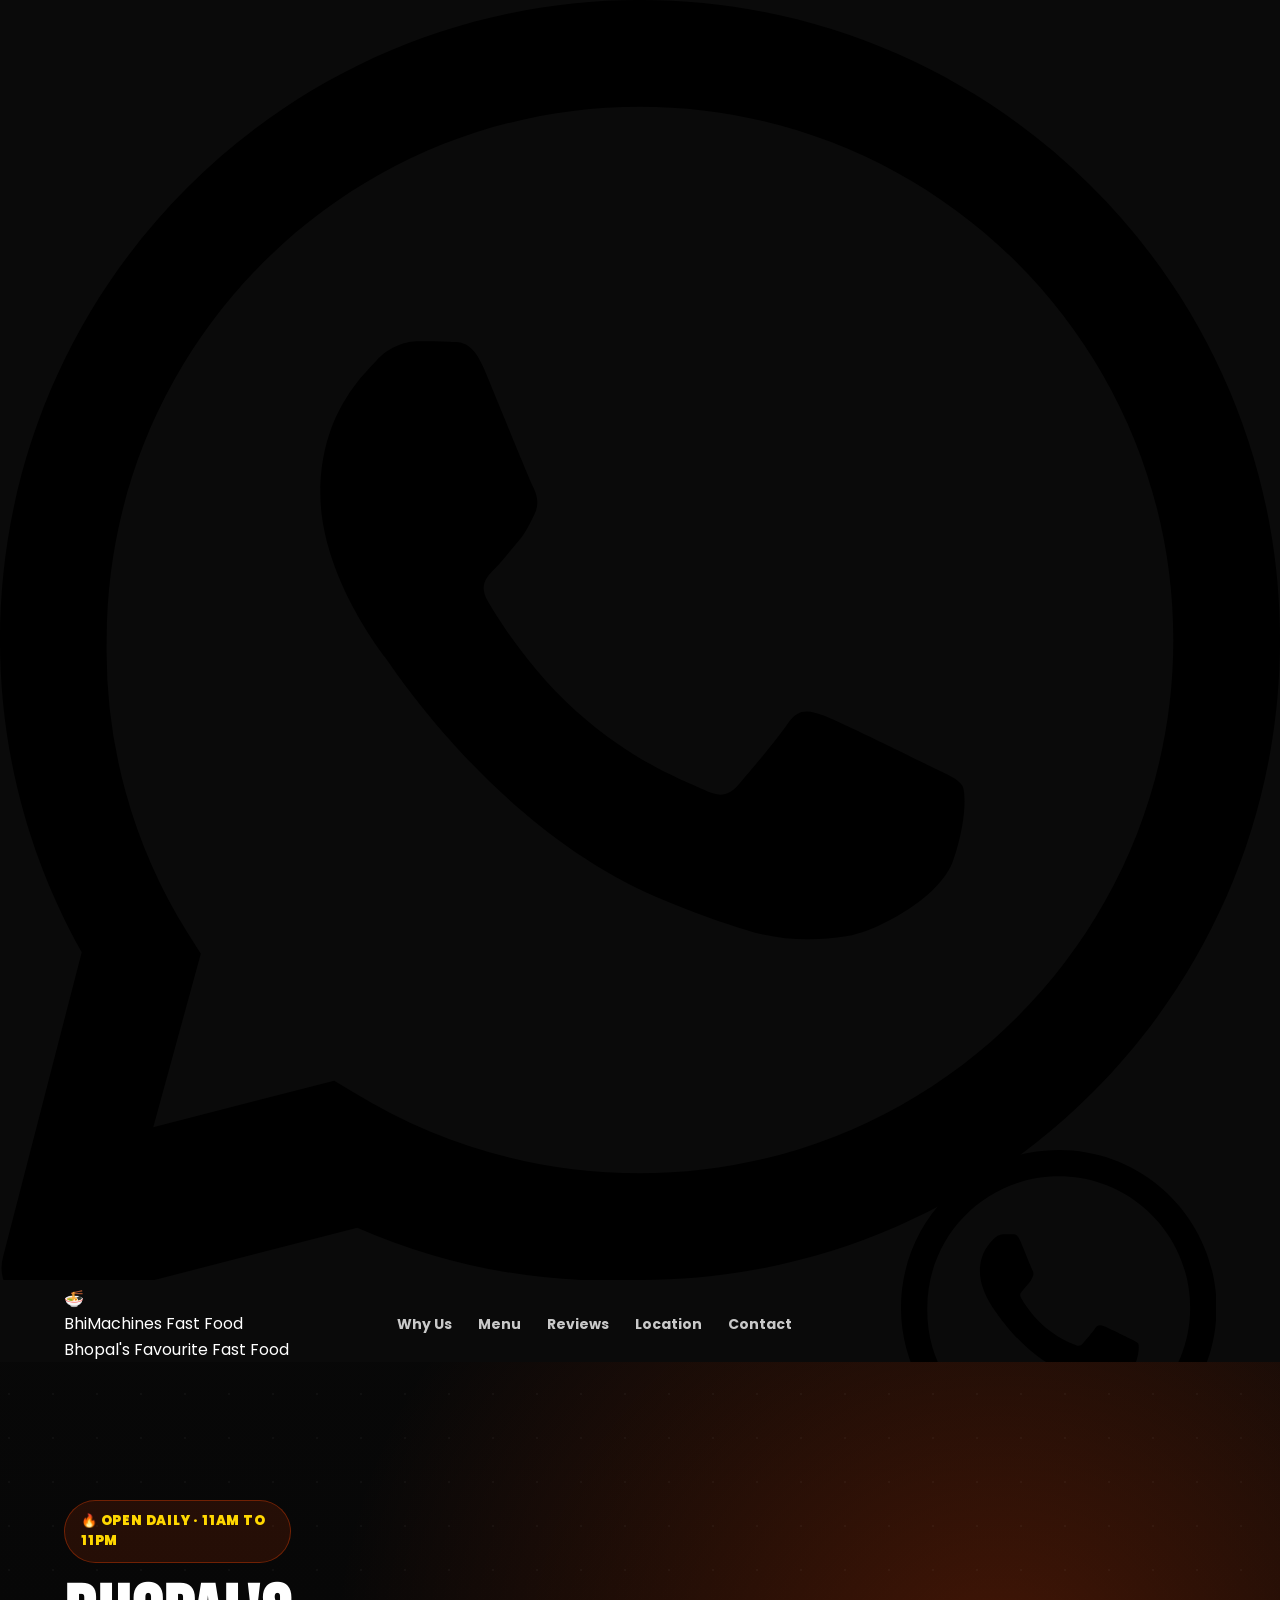
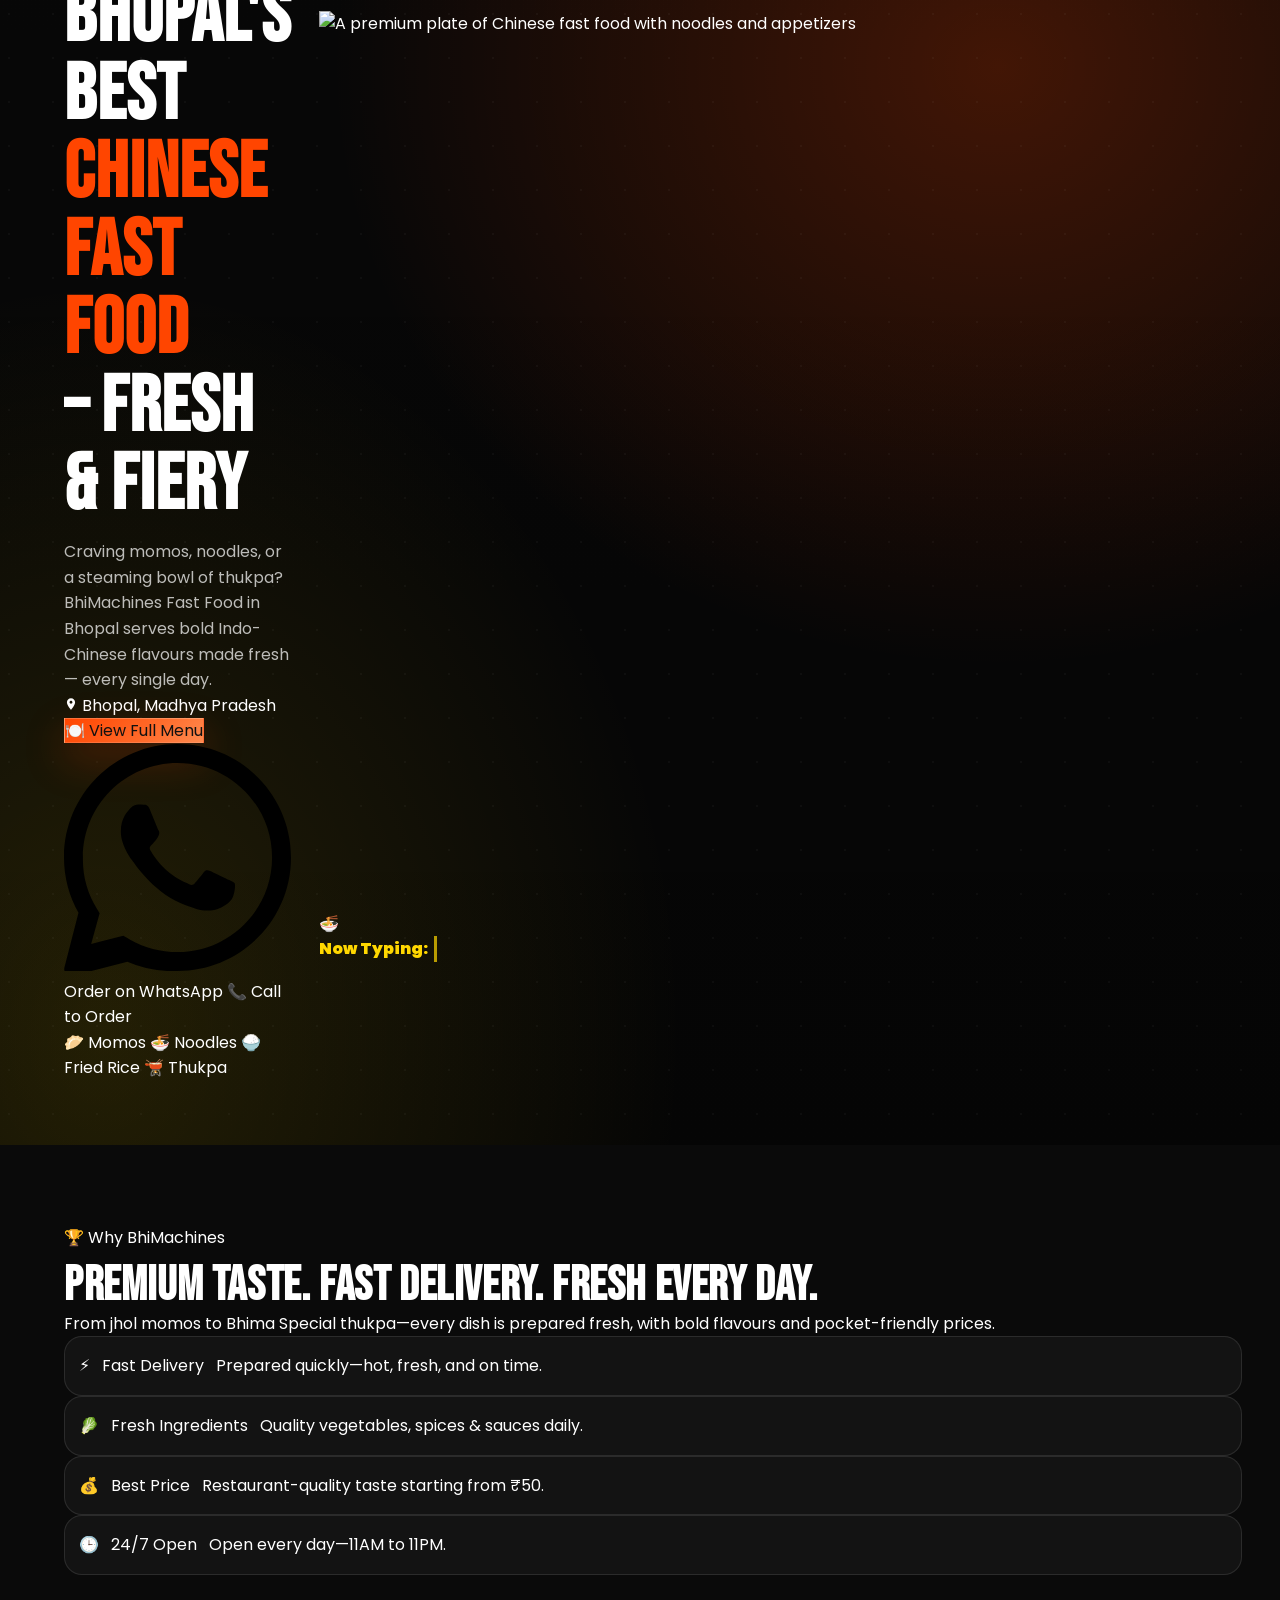
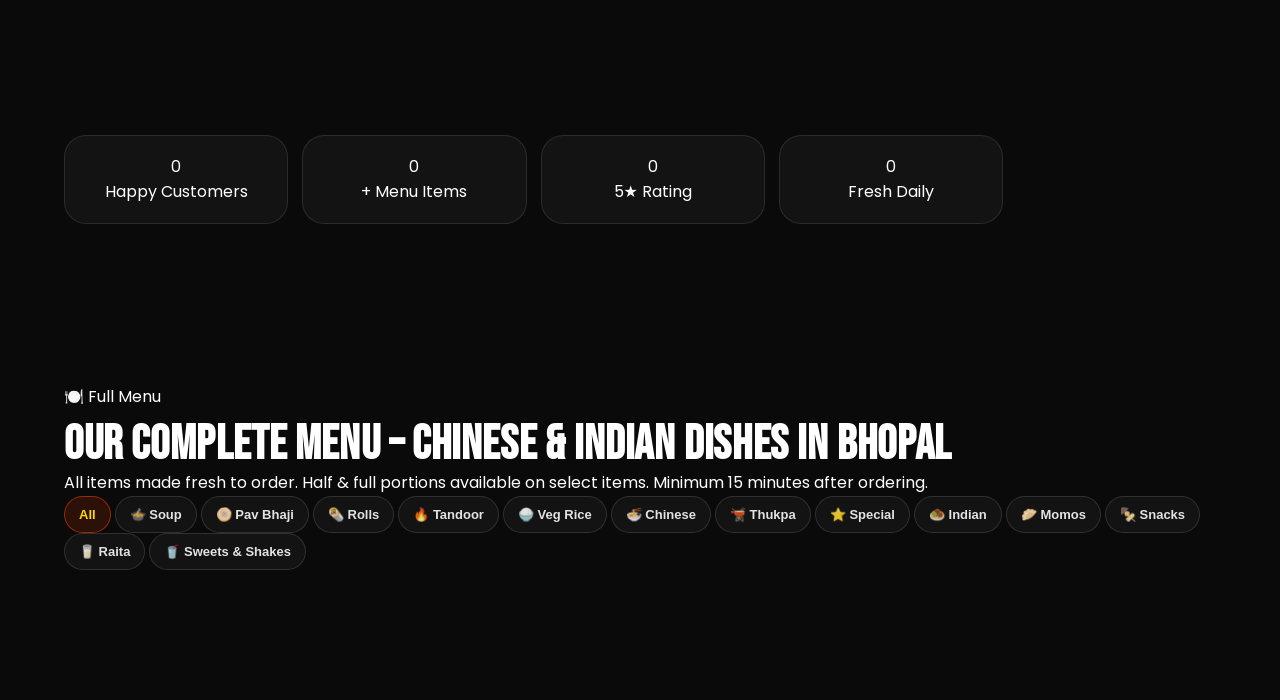
==== commit 9027d500: "changes 1" ====
--- a/index.html
+++ b/index.html
@@ -1,352 +1,352 @@
-<!DOCTYPE html>
+<!doctype html>
 <html lang="en">
 <head>
-<meta charset="UTF-8">
-<meta name="viewport" content="width=device-width, initial-scale=1.0, minimum-scale=1.0">
-<meta http-equiv="X-UA-Compatible" content="IE=edge">
-<title>Bhima Chinese Fast Food | Best Chinese Restaurant in Bhopal – Momos, Noodles & More</title>
-<meta name="description" content="Bhima Chinese Fast Food is Bhopal's most loved Chinese restaurant. Fresh momos, noodles, thukpa, fried rice & Indo-Chinese dishes. Order now or visit us daily 11AM–11PM.">
-<meta name="keywords" content="Chinese restaurant in Bhopal, fast food in Bhopal, momos in Bhopal, noodles in Bhopal, best Chinese restaurant Bhopal, Indo-Chinese food Bhopal, Chinese fast food near me">
-<meta name="author" content="Bhima Chinese Fast Food, Bhopal">
-<meta name="robots" content="index, follow">
-<meta name="theme-color" content="#E8281A">
-<link rel="canonical" href="https://bhimachinesebhopal.com/">
-<meta property="og:type" content="restaurant">
-<meta property="og:title" content="Bhima Chinese Fast Food – Best Chinese Restaurant in Bhopal">
-<meta property="og:description" content="Fresh momos, noodles, fried rice & bold Indo-Chinese flavours. Visit Bhima Chinese Fast Food in Bhopal – daily 11AM to 11PM.">
-<meta property="og:url" content="https://bhimachinesebhopal.com/">
-<meta property="og:site_name" content="Bhima Chinese Fast Food">
-<meta property="og:locale" content="en_IN">
-<meta name="twitter:card" content="summary_large_image">
-<meta name="twitter:title" content="Bhima Chinese Fast Food – Bhopal">
-<meta name="twitter:description" content="Bhopal's favourite Chinese fast food. Momos, noodles, thukpa & more. Open daily 11AM–11PM.">
-<script type="application/ld+json">
-{
-  "@context": "https://schema.org",
-  "@type": "Restaurant",
-  "name": "Bhima Chinese Fast Food",
-  "description": "Best Chinese fast food restaurant in Bhopal serving fresh momos, noodles, thukpa, fried rice and Indo-Chinese dishes daily.",
-  "url": "https://bhimachinesebhopal.com",
-  "servesCuisine": ["Chinese", "Indo-Chinese", "Indian"],
-  "priceRange": "₹₹",
-  "openingHours": "Mo-Su 11:00-23:00",
-  "address": {
-    "@type": "PostalAddress",
-    "addressLocality": "Bhopal",
-    "addressRegion": "Madhya Pradesh",
-    "addressCountry": "IN"
-  },
-  "aggregateRating": {
-    "@type": "AggregateRating",
-    "ratingValue": "4.8",
-    "reviewCount": "500"
+  <meta charset="UTF-8" />
+  <meta name="viewport" content="width=device-width, initial-scale=1.0" />
+  <meta http-equiv="X-UA-Compatible" content="IE=edge" />
+
+  <title>BhiMachines Fast Food | Delicious Fast Food in Bhopal</title>
+  <meta name="description" content="BhiMachines Fast Food in Bhopal serves fresh, fiery Chinese & Indian fast food—momos, noodles, thukpa, fried rice & more. Order via WhatsApp today." />
+  <meta name="keywords" content="fast food in Bhopal, Chinese restaurant Bhopal, momos in Bhopal, noodles in Bhopal, thukpa Bhopal, fried rice, Indo-Chinese food, vegan/veg Chinese food" />
+  <meta name="robots" content="index, follow" />
+  <meta name="theme-color" content="#FF4500" />
+  <link rel="canonical" href="https://bhimachinesebhopal.com/" />
+
+  <!-- Open Graph -->
+  <meta property="og:type" content="restaurant" />
+  <meta property="og:title" content="BhiMachines Fast Food | Delicious Fast Food in Bhopal" />
+  <meta property="og:description" content="Fresh Chinese & Indo-Chinese fast food in Bhopal—momos, noodles, thukpa, fried rice & more. Order now via WhatsApp." />
+  <meta property="og:url" content="https://bhimachinesebhopal.com/" />
+  <meta property="og:image" content="https://images.unsplash.com/photo-1540189549336-e6e99c3679fe?auto=format&fit=crop&w=1200&q=80" />
+  <meta property="og:site_name" content="BhiMachines Fast Food" />
+
+  <!-- Twitter Card -->
+  <meta name="twitter:card" content="summary_large_image" />
+  <meta name="twitter:title" content="BhiMachines Fast Food | Delicious Fast Food in Bhopal" />
+  <meta name="twitter:description" content="Fresh Chinese & Indo-Chinese fast food in Bhopal—momos, noodles, thukpa, fried rice & more. Order now via WhatsApp." />
+  <meta name="twitter:image" content="https://images.unsplash.com/photo-1540189549336-e6e99c3679fe?auto=format&fit=crop&w=1200&q=80" />
+
+  <!-- LocalBusiness + Restaurant structured data -->
+  <script type="application/ld+json">
+  {
+    "@context": "https://schema.org",
+    "@graph": [
+      {
+        "@type": "LocalBusiness",
+        "name": "BhiMachines Fast Food",
+        "url": "https://bhimachinesebhopal.com/",
+        "address": {
+          "@type": "PostalAddress",
+          "addressLocality": "Bhopal",
+          "addressRegion": "Madhya Pradesh",
+          "addressCountry": "IN"
+        },
+        "telephone": "+919893034936",
+        "servesCuisine": ["Chinese", "Indo-Chinese", "Indian"]
+      },
+      {
+        "@type": "Restaurant",
+        "name": "BhiMachines Fast Food",
+        "description": "Fresh, fiery Chinese & Indo-Chinese fast food in Bhopal—momos, noodles, thukpa, fried rice & more.",
+        "url": "https://bhimachinesebhopal.com/",
+        "servesCuisine": ["Chinese", "Indo-Chinese", "Indian"],
+        "priceRange": "₹₹",
+        "openingHours": "Mo-Su 11:00-23:00",
+        "address": {
+          "@type": "PostalAddress",
+          "addressLocality": "Bhopal",
+          "addressRegion": "Madhya Pradesh",
+          "addressCountry": "IN"
+        },
+        "aggregateRating": {
+          "@type": "AggregateRating",
+          "ratingValue": "4.8",
+          "reviewCount": "500"
+        }
+      }
+    ]
   }
-}
-</script>
-<link rel="preconnect" href="https://fonts.googleapis.com">
-<link rel="preconnect" href="https://fonts.gstatic.com" crossorigin>
-<link href="https://fonts.googleapis.com/css2?family=Playfair+Display:wght@700;900&family=DM+Sans:wght@300;400;500;600&display=swap" rel="stylesheet">
-<style>
-:root {
-  --red:#E8281A; --orange:#F97316; --gold:#F5A623;
-  --dark:#0D0D0D; --dark2:#161616; --dark3:#1E1E1E;
-  --card:#1A1A1A; --border:rgba(255,255,255,0.07);
-  --text:#F2F0EB; --muted:#888; --veg:#22C55E;
-  --wa:#25D366; --radius:16px;
-  --font-body:'DM Sans',sans-serif;
-  --font-head:'Playfair Display',serif;
-}
-*{margin:0;padding:0;box-sizing:border-box;}
-html{scroll-behavior:smooth;font-size:16px;}
-body{font-family:var(--font-body);background:var(--dark);color:var(--text);overflow-x:hidden;line-height:1.6;}
-img{max-width:100%;height:auto;display:block;}
-a{color:inherit;text-decoration:none;}
-
-/* SKIP LINK */
-.skip-link{position:absolute;left:-9999px;top:8px;z-index:9999;background:var(--orange);color:#fff;padding:8px 16px;border-radius:4px;font-weight:700;font-size:14px;}
-.skip-link:focus{left:8px;}
-
-/* WHATSAPP STICKY */
-#wa-sticky{
-  position:fixed;bottom:28px;right:24px;z-index:999;
-  width:62px;height:62px;border-radius:50%;
-  background:var(--wa);
-  display:flex;align-items:center;justify-content:center;
-  box-shadow:0 4px 24px rgba(37,211,102,0.5);
-  transition:transform .25s,box-shadow .25s;
-  animation:waPulse 2.5s ease-in-out infinite;
-  cursor:pointer;border:none;
-}
-#wa-sticky:hover{transform:scale(1.12);box-shadow:0 8px 36px rgba(37,211,102,0.7);}
-#wa-sticky svg{width:30px;height:30px;fill:#fff;}
-@keyframes waPulse{
-  0%,100%{box-shadow:0 4px 24px rgba(37,211,102,0.5),0 0 0 0 rgba(37,211,102,0.4);}
-  70%{box-shadow:0 4px 24px rgba(37,211,102,0.5),0 0 0 16px rgba(37,211,102,0);}
-}
-
-/* NAV */
-nav{
-  position:fixed;top:0;left:0;right:0;z-index:100;
-  padding:0 5vw;height:68px;
-  display:flex;align-items:center;justify-content:space-between;
-  background:rgba(13,13,13,0.94);
-  backdrop-filter:blur(20px);-webkit-backdrop-filter:blur(20px);
-  border-bottom:1px solid var(--border);
-}
-.logo{display:flex;align-items:center;gap:10px;}
-.logo-circle{
-  width:46px;height:46px;border-radius:50%;
-  background:radial-gradient(circle,#d4a800,#c8a200 60%,#8b6f00);
-  border:2px solid rgba(245,166,35,.5);
-  display:flex;align-items:center;justify-content:center;
-  font-size:22px;flex-shrink:0;
-}
-.logo-text .brand{display:block;font-family:var(--font-head);font-size:17px;font-weight:900;line-height:1.1;}
-.logo-text .tagline{display:block;font-size:10px;color:var(--gold);letter-spacing:2px;text-transform:uppercase;}
-.nav-links{display:flex;gap:28px;list-style:none;}
-.nav-links a{color:var(--muted);font-size:14px;font-weight:500;transition:color .2s;padding:4px 0;}
-.nav-links a:hover{color:var(--text);}
-.nav-right{display:flex;align-items:center;gap:10px;}
-
-/* WHATSAPP BUTTON — reusable across nav & sections */
-.btn-wa{
-  background:var(--wa);color:#fff;
-  padding:10px 20px;border-radius:50px;
-  font-size:14px;font-weight:700;cursor:pointer;border:none;
-  display:inline-flex;align-items:center;gap:7px;
-  transition:transform .2s,box-shadow .2s,opacity .2s;
-  box-shadow:0 6px 20px rgba(37,211,102,.35);
-  font-family:var(--font-body);
-  text-decoration:none;
-}
-.btn-wa:hover{transform:translateY(-2px);box-shadow:0 10px 30px rgba(37,211,102,.5);opacity:.95;}
-.btn-wa svg{flex-shrink:0;}
-
-.btn-primary{
-  background:linear-gradient(135deg,var(--red) 0%,var(--orange) 100%);
-  color:#fff;padding:14px 26px;border:none;border-radius:50px;
-  font-size:14px;font-weight:700;cursor:pointer;
-  transition:transform .2s,box-shadow .2s;
-  box-shadow:0 8px 32px rgba(232,40,26,.35);
-  display:inline-flex;align-items:center;gap:7px;
-  font-family:var(--font-body);text-decoration:none;
-}
-.btn-primary:hover{transform:translateY(-2px);box-shadow:0 12px 40px rgba(232,40,26,.45);}
-.btn-ghost{
-  background:rgba(255,255,255,.05);border:1px solid rgba(255,255,255,.12);
-  color:var(--text);padding:14px 26px;border-radius:50px;
-  font-size:14px;font-weight:600;cursor:pointer;
-  transition:background .2s;
-  display:inline-flex;align-items:center;gap:7px;
-  font-family:var(--font-body);text-decoration:none;
-}
-.btn-ghost:hover{background:rgba(255,255,255,.1);}
-
-.nav-menu-btn{background:linear-gradient(135deg,var(--red),var(--orange));color:#fff;padding:9px 18px;border-radius:50px;font-size:13px;font-weight:700;border:none;cursor:pointer;transition:opacity .2s;font-family:var(--font-body);}
-.nav-menu-btn:hover{opacity:.85;}
-.hamburger{display:none;flex-direction:column;gap:5px;cursor:pointer;background:none;border:none;padding:4px;}
-.hamburger span{width:24px;height:2px;background:var(--text);border-radius:2px;}
-
-/* WA ICON SVG inline */
-.wa-icon{width:18px;height:18px;fill:currentColor;flex-shrink:0;}
-
-/* HERO */
-#hero{
-  min-height:100vh;display:flex;align-items:center;
-  position:relative;overflow:hidden;
-  padding:100px 5vw 80px;
-  margin-top:68px;
-}
-.hero-bg{
-  position:absolute;inset:0;z-index:0;
-  background:
-    radial-gradient(ellipse 80% 60% at 70% 50%,rgba(232,40,26,.18) 0%,transparent 60%),
-    radial-gradient(ellipse 50% 80% at 20% 80%,rgba(249,115,22,.12) 0%,transparent 50%),
-    var(--dark);
-}
-.hero-bg::before{
-  content:'';position:absolute;inset:0;
-  background-image:radial-gradient(circle at 1px 1px,rgba(255,255,255,.04) 1px,transparent 0);
-  background-size:40px 40px;
-}
-.hero-content{position:relative;z-index:2;max-width:560px;animation:fadeUp .9s ease both;}
-.hero-badge{
-  display:inline-flex;align-items:center;gap:6px;
-  background:rgba(232,40,26,.15);border:1px solid rgba(232,40,26,.3);
-  padding:6px 14px;border-radius:50px;
-  font-size:12px;color:var(--orange);font-weight:700;letter-spacing:1px;text-transform:uppercase;
-  margin-bottom:20px;
-}
-h1.hero-h1{font-family:var(--font-head);font-size:clamp(36px,5.5vw,68px);line-height:1.08;font-weight:900;margin-bottom:18px;}
-h1.hero-h1 em{font-style:normal;color:var(--orange);}
-.hero-sub{font-size:16px;line-height:1.75;color:#AAA;max-width:460px;margin-bottom:12px;}
-.hero-location{display:flex;align-items:center;gap:6px;font-size:13px;color:var(--gold);font-weight:600;margin-bottom:32px;}
-.hero-btns{display:flex;gap:10px;flex-wrap:wrap;}
-.hero-visual{position:absolute;right:0;top:0;bottom:0;width:46%;z-index:1;display:flex;align-items:center;justify-content:center;}
-.hero-plate{width:min(300px,75%);display:flex;flex-direction:column;align-items:center;gap:18px;}
-.hero-circle{
-  width:240px;height:240px;border-radius:50%;
-  background:radial-gradient(circle,#d4a800,#c8a200 55%,#8b6f00);
-  display:flex;align-items:center;justify-content:center;
-  border:4px solid rgba(245,166,35,.5);
-  box-shadow:0 0 80px rgba(200,162,0,.25),0 0 160px rgba(200,162,0,.1);
-  animation:floatPlate 4s ease-in-out infinite;position:relative;
-}
-.hero-circle::before{content:'';position:absolute;inset:8px;border-radius:50%;border:2px solid rgba(139,111,0,.6);}
-.hero-circle-inner{text-align:center;}
-.hero-circle-inner .emoji{font-size:56px;display:block;margin-bottom:4px;}
-.hero-circle-inner .name{font-family:var(--font-head);font-size:34px;font-weight:900;color:#3d1a00;line-height:1;}
-.hero-circle-inner .sub{font-size:13px;color:#5a2a00;font-weight:700;letter-spacing:2px;}
-.hero-circle-inner .stars{color:#8b6f00;font-size:13px;margin-top:4px;letter-spacing:4px;}
-.food-pills{display:flex;gap:8px;flex-wrap:wrap;justify-content:center;}
-.food-pill{background:var(--card);border:1px solid var(--border);border-radius:50px;padding:7px 14px;font-size:12px;font-weight:600;display:flex;align-items:center;gap:5px;}
-
-/* STATS */
-.stats-strip{background:var(--dark2);border-top:1px solid var(--border);border-bottom:1px solid var(--border);padding:24px 5vw;display:flex;justify-content:center;flex-wrap:wrap;}
-.stat{flex:1;min-width:130px;text-align:center;padding:10px 20px;border-right:1px solid var(--border);}
-.stat:last-child{border-right:none;}
-.stat-num{font-family:var(--font-head);font-size:30px;font-weight:900;color:var(--orange);}
-.stat-label{font-size:11px;color:var(--muted);margin-top:2px;text-transform:uppercase;letter-spacing:1px;}
-
-/* SECTIONS */
-section{padding:80px 5vw;}
-.section-tag{display:inline-flex;align-items:center;gap:6px;font-size:11px;font-weight:700;letter-spacing:2px;text-transform:uppercase;color:var(--orange);margin-bottom:10px;}
-h2.section-title{font-family:var(--font-head);font-size:clamp(26px,3.8vw,44px);font-weight:900;line-height:1.1;margin-bottom:14px;}
-.section-sub{color:var(--muted);max-width:500px;line-height:1.75;font-size:15px;}
-
-/* WHY */
-#why{background:var(--dark2);}
-.why-grid{display:grid;grid-template-columns:repeat(auto-fit,minmax(220px,1fr));gap:20px;margin-top:40px;}
-.why-card{background:var(--card);border:1px solid var(--border);border-radius:20px;padding:28px 22px;transition:transform .25s,box-shadow .25s;}
-.why-card:hover{transform:translateY(-4px);box-shadow:0 16px 48px rgba(0,0,0,.5);}
-.why-icon{font-size:36px;margin-bottom:14px;}
-h3.why-title{font-family:var(--font-head);font-size:18px;font-weight:700;margin-bottom:8px;}
-.why-desc{font-size:13px;color:var(--muted);line-height:1.7;}
-
-/* MENU */
-#menu{background:var(--dark);}
-.menu-layout{display:grid;grid-template-columns:1fr;gap:28px;align-items:start;margin-top:40px;}
-.cat-nav{position:sticky;top:68px;z-index:50;background:var(--dark);border-top:1px solid var(--border);border-bottom:1px solid var(--border);padding:10px 0;margin:0 -5vw 40px;width:calc(100% + 10vw);}
-.cat-nav-inner{display:flex;flex-direction:row;flex-wrap:nowrap;overflow-x:auto;gap:8px;padding:2px 5vw 6px;scrollbar-width:none;-ms-overflow-style:none;}
-.cat-nav-inner::-webkit-scrollbar{display:none;}
-.cat-btn{display:inline-flex;align-items:center;gap:7px;flex:none;padding:8px 16px;background:var(--card);border:1px solid var(--border);border-radius:50px;color:var(--muted);font-size:13px;font-weight:600;cursor:pointer;white-space:nowrap;transition:background .15s,color .15s,border-color .15s;font-family:var(--font-body);}
-.cat-btn:hover{background:rgba(255,255,255,.07);color:var(--text);}
-.cat-btn.active{background:rgba(232,40,26,.15);color:var(--orange);border-color:rgba(232,40,26,.45);}
-.menu-sections{display:flex;flex-direction:column;gap:44px;}
-h3.menu-section-title{font-family:var(--font-head);font-size:22px;font-weight:900;margin-bottom:16px;display:flex;align-items:center;gap:9px;padding-bottom:10px;border-bottom:1px solid var(--border);}
-.list-card{background:var(--card);border:1px solid var(--border);border-radius:16px;overflow:hidden;}
-.price-list{display:flex;flex-direction:column;}
-.price-row{display:flex;justify-content:space-between;align-items:center;padding:10px 14px;border-bottom:1px solid var(--border);transition:background .12s;}
-.price-row:last-child{border-bottom:none;}
-.price-row:hover{background:rgba(255,255,255,.03);}
-.pr-name{font-size:13px;font-weight:600;line-height:1.4;}
-.pr-right{display:flex;align-items:center;gap:8px;flex-shrink:0;margin-left:10px;}
-.pr-price{font-size:13px;font-weight:700;color:var(--gold);white-space:nowrap;}
-.pr-add{width:28px;height:28px;background:linear-gradient(135deg,var(--red),var(--orange));border:none;border-radius:50%;color:#fff;font-size:18px;cursor:pointer;display:grid;place-items:center;font-family:monospace;line-height:1;transition:transform .15s;}
-.pr-add:hover{transform:scale(1.12);}
-.price-note{font-size:11px;color:var(--muted);margin-bottom:8px;}
-
-/* REVIEWS */
-#reviews{background:var(--dark2);}
-.reviews-grid{display:grid;grid-template-columns:repeat(auto-fit,minmax(260px,1fr));gap:18px;margin-top:40px;}
-.review-card{background:var(--card);border:1px solid var(--border);border-radius:20px;padding:24px;transition:transform .25s;}
-.review-card:hover{transform:translateY(-3px);}
-.review-stars{color:var(--gold);font-size:15px;margin-bottom:10px;letter-spacing:2px;}
-.review-text{font-size:14px;line-height:1.75;color:#ccc;margin-bottom:14px;}
-.review-author{display:flex;align-items:center;gap:10px;}
-.review-avatar{width:40px;height:40px;border-radius:50%;background:linear-gradient(135deg,var(--red),var(--orange));display:flex;align-items:center;justify-content:center;font-size:16px;font-weight:700;flex-shrink:0;}
-.review-name{font-size:13px;font-weight:700;}
-.review-location{font-size:11px;color:var(--muted);}
-
-/* ABOUT */
-#about{background:var(--dark);display:grid;grid-template-columns:1fr 1fr;gap:60px;align-items:center;}
-.about-logo-wrap{display:flex;flex-direction:column;align-items:center;gap:20px;}
-.about-logo-circle{width:200px;height:200px;border-radius:50%;background:radial-gradient(circle,#d4a800,#c8a200 55%,#8b6f00);display:flex;align-items:center;justify-content:center;border:4px solid rgba(245,166,35,.6);box-shadow:0 0 60px rgba(200,162,0,.3);}
-.about-logo-inner{text-align:center;}
-.about-logo-inner .em{font-size:44px;}
-.about-logo-inner .nm{font-family:var(--font-head);font-size:28px;font-weight:900;color:#3d1a00;line-height:1;}
-.about-logo-inner .sb{font-size:11px;color:#5a2a00;font-weight:700;letter-spacing:2px;}
-.badge-strip{display:flex;gap:8px;flex-wrap:wrap;justify-content:center;margin-top:8px;}
-.badge{background:rgba(249,115,22,.1);border:1px solid rgba(249,115,22,.25);color:var(--orange);padding:6px 12px;border-radius:50px;font-size:11px;font-weight:700;}
-
-/* LOCATION */
-#location{background:var(--dark2);}
-.location-grid{display:grid;grid-template-columns:1fr 1fr;gap:32px;margin-top:40px;align-items:start;}
-.location-info{display:flex;flex-direction:column;gap:14px;}
-.loc-card{background:var(--card);border:1px solid var(--border);border-radius:16px;padding:16px 18px;display:flex;align-items:flex-start;gap:14px;}
-.loc-icon{width:40px;height:40px;border-radius:10px;background:rgba(249,115,22,.12);display:grid;place-items:center;font-size:18px;flex-shrink:0;}
-.loc-label{font-size:11px;color:var(--muted);text-transform:uppercase;letter-spacing:1px;margin-bottom:3px;}
-.loc-val{font-size:14px;font-weight:600;line-height:1.5;}
-.loc-val a{color:var(--orange);text-decoration:underline;text-underline-offset:3px;}
-.map-embed{background:var(--card);border:1px solid var(--border);border-radius:20px;overflow:hidden;height:320px;display:flex;align-items:center;justify-content:center;flex-direction:column;gap:12px;color:var(--muted);font-size:14px;}
-.map-embed::before{content:'🗺️';font-size:48px;}
-.map-overlay-btn{background:linear-gradient(135deg,var(--red),var(--orange));color:#fff;padding:10px 22px;border-radius:50px;font-size:13px;font-weight:700;border:none;cursor:pointer;font-family:var(--font-body);}
-
-/* CTA BANNER */
-.cta-banner{margin:0 5vw 80px;background:linear-gradient(135deg,rgba(232,40,26,.15),rgba(249,115,22,.1));border:1px solid rgba(232,40,26,.25);border-radius:24px;padding:40px 48px;display:flex;align-items:center;gap:40px;position:relative;overflow:hidden;}
-.cta-banner::after{content:'🥢';position:absolute;right:-10px;top:-20px;font-size:180px;opacity:.05;transform:rotate(-20deg);pointer-events:none;}
-.cta-text{flex:1;}
-.cta-text h2{font-family:var(--font-head);font-size:clamp(22px,3vw,32px);font-weight:900;margin-bottom:8px;}
-.cta-text p{color:var(--muted);font-size:14px;line-height:1.7;}
-.cta-btns{display:flex;gap:10px;flex-shrink:0;flex-wrap:wrap;}
-
-/* CONTACT */
-#contact{background:var(--dark);display:grid;grid-template-columns:1fr 1fr;gap:60px;align-items:start;}
-.contact-form{background:var(--card);border:1px solid var(--border);border-radius:24px;padding:28px;}
-.contact-form h3{font-family:var(--font-head);font-size:20px;margin-bottom:20px;}
-.form-group{margin-bottom:14px;}
-.form-group label{display:block;font-size:11px;color:var(--muted);margin-bottom:5px;font-weight:700;letter-spacing:.5px;}
-.form-group input,.form-group textarea,.form-group select{width:100%;background:var(--dark);border:1px solid var(--border);border-radius:10px;padding:10px 14px;color:var(--text);font-family:var(--font-body);font-size:13px;outline:none;transition:border-color .2s;}
-.form-group input:focus,.form-group textarea:focus,.form-group select:focus{border-color:var(--orange);}
-.form-group textarea{resize:vertical;height:90px;}
-
-/* FOOTER */
-footer{background:var(--dark2);border-top:1px solid var(--border);padding:28px 5vw;}
-.footer-inner{display:flex;align-items:center;justify-content:space-between;flex-wrap:wrap;gap:16px;}
-.footer-logo{display:flex;align-items:center;gap:10px;}
-.footer-logo-circle{width:40px;height:40px;border-radius:50%;background:radial-gradient(circle,#d4a800,#c8a200 60%,#8b6f00);display:flex;align-items:center;justify-content:center;border:2px solid rgba(245,166,35,.5);font-size:20px;}
-.footer-brand{font-family:var(--font-head);font-size:15px;font-weight:900;}
-.footer-links{display:flex;gap:20px;list-style:none;}
-.footer-links a{color:var(--muted);font-size:13px;transition:color .2s;}
-.footer-links a:hover{color:var(--text);}
-.footer-bottom{text-align:center;padding-top:20px;margin-top:20px;border-top:1px solid var(--border);font-size:12px;color:var(--muted);}
-
-/* TOAST */
-#cart-toast{position:fixed;bottom:100px;right:24px;z-index:200;background:linear-gradient(135deg,#E8281A,#F97316);color:#fff;padding:11px 20px;border-radius:50px;font-size:13px;font-weight:700;box-shadow:0 8px 32px rgba(232,40,26,.4);transform:translateY(80px);opacity:0;transition:all .4s cubic-bezier(.175,.885,.32,1.275);display:flex;align-items:center;gap:8px;pointer-events:none;}
-
-/* ANIMATIONS */
-@keyframes fadeUp{from{opacity:0;transform:translateY(28px);}to{opacity:1;transform:none;}}
-@keyframes floatPlate{0%,100%{transform:translateY(0);}50%{transform:translateY(-12px);}}
-.reveal{opacity:0;transform:translateY(22px);transition:opacity .65s ease,transform .65s ease;}
-.reveal.visible{opacity:1;transform:none;}
-
-/* RESPONSIVE */
-@media(max-width:900px){
-  #hero{flex-direction:column;text-align:center;padding-top:100px;padding-bottom:60px;margin-top:68px;}
-  .hero-content{max-width:100%;}
-  .hero-sub{margin-left:auto;margin-right:auto;}
-  .hero-location{justify-content:center;}
-  .hero-btns{justify-content:center;}
-  .hero-visual{position:static;width:100%;margin-top:32px;}
-  .menu-layout{grid-template-columns:1fr;}
-  #about{grid-template-columns:1fr;gap:32px;}
-  .location-grid{grid-template-columns:1fr;}
-  #contact{grid-template-columns:1fr;}
-  .cta-banner{flex-direction:column;text-align:center;padding:28px 24px;}
-  .cta-btns{justify-content:center;}
-  .nav-links,.nav-menu-btn{display:none;}
-  .hamburger{display:flex;}
-  .stat{border-right:none;border-bottom:1px solid var(--border);}
-  .stat:last-child{border-bottom:none;}
-}
-@media(max-width:500px){
-  .hero-btns{flex-direction:column;align-items:center;}
-  .btn-primary,.btn-wa,.btn-ghost{width:100%;max-width:280px;justify-content:center;}
-  .cta-btns .btn-primary,.cta-btns .btn-wa{width:100%;max-width:100%;justify-content:center;}
-}
-</style>
+  </script>
+
+  <!-- Fonts (preload + import) -->
+  <link rel="preconnect" href="https://fonts.googleapis.com" />
+  <link rel="preconnect" href="https://fonts.gstatic.com" crossorigin />
+  <link href="https://fonts.googleapis.com/css2?family=Bebas+Neue&family=Poppins:wght@300;400;500;600;700;800;900&display=swap" rel="stylesheet" />
+
+  <!-- AOS (allowed CDN) -->
+  <link href="https://cdnjs.cloudflare.com/ajax/libs/aos/2.3.4/aos.css" rel="stylesheet" />
+
+  <!-- Styles -->
+  <link rel="stylesheet" href="css/style.css" />
+  <link rel="stylesheet" href="css/animations.css" />
+
+  <!-- Sitemap hint (HTML comment) -->
+  <!-- Sitemap: /sitemap.xml (generated by your hosting if enabled) -->
 </head>
+
 <body>
+  <a href="#main-content" class="skip-link">Skip to main content</a>
+
+  <!-- Sticky WhatsApp -->
+  <a
+    href="https://wa.link/1v4w39"
+    id="wa-sticky"
+    aria-label="Order on WhatsApp"
+    title="Order on WhatsApp – BhiMachines Fast Food"
+    target="_blank"
+    rel="noopener noreferrer"
+  >
+    <svg viewBox="0 0 24 24" aria-hidden="true">
+      <path d="M17.472 14.382c-.297-.149-1.758-.867-2.03-.967-.273-.099-.471-.148-.67.15-.197.297-.767.966-.94 1.164-.173.199-.347.223-.644.075-.297-.15-1.255-.463-2.39-1.475-.883-.788-1.48-1.761-1.653-2.059-.173-.297-.018-.458.13-.606.134-.133.298-.347.446-.52.149-.174.198-.298.298-.497.099-.198.05-.371-.025-.52-.075-.149-.669-1.612-.916-2.207-.242-.579-.487-.5-.669-.51-.173-.008-.371-.01-.57-.01-.198 0-.52.074-.792.372-.272.297-1.04 1.016-1.04 2.479 0 1.462 1.065 2.875 1.213 3.074.149.198 2.096 3.2 5.077 4.487.709.306 1.262.489 1.694.625.712.227 1.36.195 1.871.118.571-.085 1.758-.719 2.006-1.413.248-.694.248-1.289.173-1.413-.074-.124-.272-.198-.57-.347z"/>
+      <path d="M12 0C5.373 0 0 5.373 0 12c0 2.124.558 4.121 1.533 5.853L.057 23.571a.75.75 0 0 0 .923.923l5.718-1.476A11.952 11.952 0 0 0 12 24c6.627 0 12-5.373 12-12S18.627 0 12 0zm0 22c-1.96 0-3.793-.553-5.35-1.508l-.383-.23-3.394.876.892-3.256-.255-.4A9.956 9.956 0 0 1 2 12C2 6.477 6.477 2 12 2s10 4.477 10 10-4.477 10-10 10z"/>
+    </svg>
+  </a>
+
+  <header>
+    <nav class="nav" role="navigation" aria-label="Main navigation">
+      <a class="logo" href="#" aria-label="BhiMachines Fast Food – Home">
+        <div class="logo-circle" aria-hidden="true">🍜</div>
+        <div class="logo-text">
+          <span class="brand">BhiMachines Fast Food</span>
+          <span class="tagline">Bhopal's Favourite Fast Food</span>
+        </div>
+      </a>
+
+      <ul class="nav-links" aria-label="Navigation links">
+        <li><a href="#features">Why Us</a></li>
+        <li><a href="#menu">Menu</a></li>
+        <li><a href="#testimonials">Reviews</a></li>
+        <li><a href="#location">Location</a></li>
+        <li><a href="#contact">Contact</a></li>
+      </ul>
+
+      <div class="nav-right">
+        <a
+          href="https://wa.link/1v4w39"
+          class="btn-wa"
+          aria-label="Order via WhatsApp"
+          target="_blank"
+          rel="noopener noreferrer"
+        >
+          <svg class="wa-icon" viewBox="0 0 24 24" aria-hidden="true">
+            <path d="M17.472 14.382c-.297-.149-1.758-.867-2.03-.967-.273-.099-.471-.148-.67.15-.197.297-.767.966-.94 1.164-.173.199-.347.223-.644.075-.297-.15-1.255-.463-2.39-1.475-.883-.788-1.48-1.761-1.653-2.059-.173-.297-.018-.458.13-.606.134-.133.298-.347.446-.52.149-.174.198-.298.298-.497.099-.198.05-.371-.025-.52-.075-.149-.669-1.612-.916-2.207-.242-.579-.487-.5-.669-.51-.173-.008-.371-.01-.57-.01-.198 0-.52.074-.792.372-.272.297-1.04 1.016-1.04 2.479 0 1.462 1.065 2.875 1.213 3.074.149.198 2.096 3.2 5.077 4.487.709.306 1.262.489 1.694.625.712.227 1.36.195 1.871.118.571-.085 1.758-.719 2.006-1.413.248-.694.248-1.289.173-1.413-.074-.124-.272-.198-.57-.347z"/>
+            <path d="M12 0C5.373 0 0 5.373 0 12c0 2.124.558 4.121 1.533 5.853L.057 23.571a.75.75 0 0 0 .923.923l5.718-1.476A11.952 11.952 0 0 0 12 24c6.627 0 12-5.373 12-12S18.627 0 12 0zm0 22c-1.96 0-3.793-.553-5.35-1.508l-.383-.23-3.394.876.892-3.256-.255-.4A9.956 9.956 0 0 1 2 12C2 6.477 6.477 2 12 2s10 4.477 10 10-4.477 10-10 10z"/>
+          </svg>
+          WhatsApp Order
+        </a>
+
+        <button class="nav-menu-btn" type="button" data-scrollto="#menu">View Menu</button>
+
+        <button class="nav-menu-btn nav-cart" type="button" onclick="openCartModal()">
+          🛒 Order Cart
+          <span id="cart-badge" class="cart-badge" aria-hidden="true">0</span>
+        </button>
+
+        <button class="hamburger" type="button" aria-label="Open menu" aria-controls="mobile-menu" aria-expanded="false">
+          <span></span><span></span><span></span>
+        </button>
+      </div>
+    </nav>
+
+    <div id="mobile-menu" class="mobile-menu" aria-label="Mobile navigation" hidden>
+      <ul>
+        <li><a href="#features">Why Us</a></li>
+        <li><a href="#menu">Menu</a></li>
+        <li><a href="#testimonials">Reviews</a></li>
+        <li><a href="#location">Location</a></li>
+        <li><a href="#contact">Contact</a></li>
+      </ul>
+      <div class="mobile-cta">
+        <a class="btn-primary" href="https://wa.link/1v4w39" target="_blank" rel="noopener noreferrer">Order Now</a>
+        <a class="btn-ghost" href="tel:+919893034936">Call to Order</a>
+      </div>
+    </div>
+  </header>
+
+  <main id="main-content">
+    <!-- HERO -->
+    <section id="hero" class="hero" aria-label="Welcome to BhiMachines Fast Food in Bhopal">
+      <div id="hero-bg" class="hero-bg" aria-hidden="true"></div>
+      <div class="hero-grid">
+        <div class="hero-content" data-aos="fade-up">
+          <div class="hero-badge">🔥 Open Daily · 11AM to 11PM</div>
+          <h1 class="hero-title">
+            Bhopal's Best<br />
+            <span class="accent">Chinese Fast Food</span><br />
+            – Fresh & Fiery
+          </h1>
+          <p class="hero-sub">
+            Craving momos, noodles, or a steaming bowl of thukpa? BhiMachines Fast Food in Bhopal serves bold Indo-Chinese flavours made fresh — every single day.
+          </p>
+          <div class="hero-location">
+            <svg width="14" height="14" viewBox="0 0 24 24" fill="currentColor" aria-hidden="true">
+              <path d="M12 2C8.13 2 5 5.13 5 9c0 5.25 7 13 7 13s7-7.75 7-13c0-3.87-3.13-7-7-7zm0 9.5c-1.38 0-2.5-1.12-2.5-2.5S10.62 6.5 12 6.5s2.5 1.12 2.5 2.5S13.38 11.5 12 11.5z"/>
+            </svg>
+            Bhopal, Madhya Pradesh
+          </div>
+
+          <div class="hero-btns">
+            <a href="#menu" class="btn-primary">🍽️ View Full Menu</a>
+            <a href="https://wa.link/1v4w39" class="btn-wa" target="_blank" rel="noopener noreferrer" aria-label="Order on WhatsApp">
+              <svg class="wa-icon" viewBox="0 0 24 24" aria-hidden="true">
+                <path d="M17.472 14.382c-.297-.149-1.758-.867-2.03-.967-.273-.099-.471-.148-.67.15-.197.297-.767.966-.94 1.164-.173.199-.347.223-.644.075-.297-.15-1.255-.463-2.39-1.475-.883-.788-1.48-1.761-1.653-2.059-.173-.297-.018-.458.13-.606.134-.133.298-.347.446-.52.149-.174.198-.298.298-.497.099-.198.05-.371-.025-.52-.075-.149-.669-1.612-.916-2.207-.242-.579-.487-.5-.669-.51-.173-.008-.371-.01-.57-.01-.198 0-.52.074-.792.372-.272.297-1.04 1.016-1.04 2.479 0 1.462 1.065 2.875 1.213 3.074.149.198 2.096 3.2 5.077 4.487.709.306 1.262.489 1.694.625.712.227 1.36.195 1.871.118.571-.085 1.758-.719 2.006-1.413.248-.694.248-1.289.173-1.413-.074-.124-.272-.198-.57-.347z"/>
+                <path d="M12 0C5.373 0 0 5.373 0 12c0 2.124.558 4.121 1.533 5.853L.057 23.571a.75.75 0 0 0 .923.923l5.718-1.476A11.952 11.952 0 0 0 12 24c6.627 0 12-5.373 12-12S18.627 0 12 0zm0 22c-1.96 0-3.793-.553-5.35-1.508l-.383-.23-3.394.876.892-3.256-.255-.4A9.956 9.956 0 0 1 2 12C2 6.477 6.477 2 12 2s10 4.477 10 10-4.477 10-10 10z"/>
+              </svg>
+              Order on WhatsApp
+            </a>
+            <a href="tel:+919893034936" class="btn-ghost">📞 Call to Order</a>
+          </div>
+
+          <div class="hero-pills" aria-hidden="true">
+            <span class="pill">🥟 Momos</span>
+            <span class="pill">🍜 Noodles</span>
+            <span class="pill">🍚 Fried Rice</span>
+            <span class="pill">🫕 Thukpa</span>
+          </div>
+        </div>
+
+        <div class="hero-visual" aria-hidden="true">
+          <div class="tilt-stage" id="hero-tilt-stage">
+            <div class="particles" id="hero-particles"></div>
+            <div class="tilt-card" id="hero-tilt-card">
+              <img
+                src="https://images.unsplash.com/photo-1540189549336-e6e99c3679fe?auto=format&fit=crop&w=900&q=80"
+                width="900"
+                height="900"
+                loading="eager"
+                alt="A premium plate of Chinese fast food with noodles and appetizers"
+              />
+              <div class="tilt-glow" aria-hidden="true"></div>
+            </div>
+          </div>
+          <div class="hero-logo-drop">
+            <div class="hero-logo-circle">🍜</div>
+            <div class="typewriter">
+              <span class="tw-label">Now Typing:</span>
+              <span class="tw-text" id="tw-text"></span>
+            </div>
+          </div>
+        </div>
+      </div>
+    </section>
+
+    <!-- Features Strip -->
+    <section id="features" class="section section-features" aria-labelledby="features-title">
+      <div class="container">
+        <div class="section-tag">🏆 Why BhiMachines</div>
+        <h2 class="section-title" id="features-title">Premium taste. Fast delivery. Fresh every day.</h2>
+        <p class="section-sub">From jhol momos to Bhima Special thukpa—every dish is prepared fresh, with bold flavours and pocket-friendly prices.</p>
+
+        <div class="features-row" role="list">
+          <div class="feature" role="listitem" data-aos="flip-left">
+            <div class="feature-icon">⚡</div>
+            <div class="feature-title">Fast Delivery</div>
+            <div class="feature-desc">Prepared quickly—hot, fresh, and on time.</div>
+          </div>
+          <div class="feature" role="listitem" data-aos="flip-left" data-aos-delay="80">
+            <div class="feature-icon">🥬</div>
+            <div class="feature-title">Fresh Ingredients</div>
+            <div class="feature-desc">Quality vegetables, spices & sauces daily.</div>
+          </div>
+          <div class="feature" role="listitem" data-aos="flip-left" data-aos-delay="160">
+            <div class="feature-icon">💰</div>
+            <div class="feature-title">Best Price</div>
+            <div class="feature-desc">Restaurant-quality taste starting from ₹50.</div>
+          </div>
+          <div class="feature" role="listitem" data-aos="flip-left" data-aos-delay="240">
+            <div class="feature-icon">🕒</div>
+            <div class="feature-title">24/7 Open</div>
+            <div class="feature-desc">Open every day—11AM to 11PM.</div>
+          </div>
+        </div>
+      </div>
+    </section>
+
+    <!-- Stats Counter -->
+    <section class="section section-stats" aria-label="Store statistics">
+      <div class="container">
+        <div class="stats-grid">
+          <div class="stat" data-aos="fade-up">
+            <div class="stat-num" data-counter data-target="500">0</div>
+            <div class="stat-label">Happy Customers</div>
+          </div>
+          <div class="stat" data-aos="fade-up" data-aos-delay="80">
+            <div class="stat-num" data-counter data-target="50">0</div>
+            <div class="stat-label">+ Menu Items</div>
+          </div>
+          <div class="stat" data-aos="fade-up" data-aos-delay="160">
+            <div class="stat-num" data-counter data-target="4">0</div>
+            <div class="stat-label">5★ Rating</div>
+          </div>
+          <div class="stat" data-aos="fade-up" data-aos-delay="240">
+            <div class="stat-num" data-counter data-target="100">0</div>
+            <div class="stat-label">Fresh Daily</div>
+          </div>
+        </div>
+      </div>
+    </section>
+
+    <!-- Menu -->
+    <section id="menu" class="section" aria-labelledby="menu-title">
+      <div class="container">
+        <div class="section-tag">🍽️ Full Menu</div>
+        <h2 class="section-title" id="menu-title">Our Complete Menu – Chinese & Indian Dishes in Bhopal</h2>
+        <p class="section-sub">All items made fresh to order. Half &amp; full portions available on select items. Minimum 15 minutes after ordering.</p>
+
+        <div class="menu-filters" aria-label="Menu filters">
+          <button class="filter-btn is-active" type="button" data-category="all">All</button>
+          <button class="filter-btn" type="button" data-category="soup">🍲 Soup</button>
+          <button class="filter-btn" type="button" data-category="pavbhaji">🫓 Pav Bhaji</button>
+          <button class="filter-btn" type="button" data-category="rolls">🌯 Rolls</button>
+          <button class="filter-btn" type="button" data-category="tandoor">🔥 Tandoor</button>
+          <button class="filter-btn" type="button" data-category="vegrice">🍚 Veg Rice</button>
+          <button class="filter-btn" type="button" data-category="chinese">🍜 Chinese</button>
+          <button class="filter-btn" type="button" data-category="thukpa">🫕 Thukpa</button>
+          <button class="filter-btn" type="button" data-category="special">⭐ Special</button>
+          <button class="filter-btn" type="button" data-category="indian">🧆 Indian</button>
+          <button class="filter-btn" type="button" data-category="momos">🥟 Momos</button>
+          <button class="filter-btn" type="button" data-category="snacks">🍢 Snacks</button>
+          <button class="filter-btn" type="button" data-category="raita">🥛 Raita</button>
+          <button class="filter-btn" type="button" data-category="shakes">🥤 Sweets &amp; Shakes</button>
+        </div>
+
+        <div class="menu-grid" id="menu-grid">
+          <!-- MENU CARDS (preserving existing items/prices) -->
+
+          <!-- SOUP -->
+          <article class="menu-card" data-category="soup">
+            <div class="flip-inner">
+              <div class="flip-front">
+                <img loading="lazy" src="https://images.unsplash.com/photo-1541592106381-b31e9677c0e5?auto=format&fit=crop&w=600&q=80" alt="Manchow soup in a bowl" />
+                <div class="menu-card-title">Manchow Soup</div>
+                <div class="menu-card-price">₹80</div>
+              </div>
+              <div class="flip-back">
+                <p class="menu-card-desc">Spicy Indo-Chinese classic soup.</p>
+                <div class="menu-card-price">₹80</div>
+                <button class="add-btn" type="button" onclick="addToCartFromCard(this)" aria-label="Add Manchow Soup to cart">+ Add</button>
+              </div>
+            </div>
+          </article>
+          <article class="menu-card" data-category="soup">
+            <div class="flip-inner">
+              <div class="flip-front">
+                <img loading="lazy" src="https://images.unsplash.com/photo-1604908177072-5a8c2b1c2e9d?auto=format&fit=crop&w=600&q=80" alt="Hot and sour soup style in a bowl" />
+                <div class="menu-card-title">Hot N Sour Soup</div>
+                <div class="menu-card-price">₹80</div>
+              </div>
+              <div class="flip-back">
+                <p class="menu-card-desc">Tangy, spicy and comforting.</p>
+                <div class="menu-card-price">₹80</div>
+                <button class="add-btn" type="button" onclick="addToCartFromCard(this)" aria-label="Add Hot N Sour Soup to cart">+ Add</button>
+              </div>
+            </div>
+          </article>
+          <article class="menu-card" data-category="soup">
+            <div class="flip-inner">
+              <div class="flip-front">
+                <img loading="lazy" src="https://images.unsplash.com/photo-1543362906-8e5a3f9c2a1d?auto=format&fit=crop&w=600&q=80" alt="Tomato soup in a bowl" />
+                <div class="menu-card-title">Tomato Soup</div>
 
 <a href="#main-content" class="skip-link">Skip to main content</a>
 
--- a/css/style.css
+++ b/css/style.css
@@ -0,0 +1,486 @@
+/* BhiMachines Fast Food — Premium Dark Theme */
+
+:root{
+  --primary:#FF4500;
+  --accent:#FFD700;
+  --bg:#0a0a0a;
+  --bg2:#101010;
+  --text:#ffffff;
+  --muted:rgba(255,255,255,.72);
+  --muted2:rgba(255,255,255,.55);
+  --card:rgba(255,255,255,.06);
+  --card2:rgba(255,255,255,.085);
+  --border:rgba(255,255,255,.12);
+  --shadow:0 18px 60px rgba(0,0,0,.55);
+  --radius:18px;
+  --radius2:26px;
+  --blur:18px;
+  --fontHead:"Bebas Neue", system-ui, -apple-system, Segoe UI, Roboto, Arial, sans-serif;
+  --fontBody:"Poppins", system-ui, -apple-system, Segoe UI, Roboto, Arial, sans-serif;
+}
+
+*{margin:0;padding:0;box-sizing:border-box;}
+html{scroll-behavior:smooth;}
+body{background:var(--bg);color:var(--text);font-family:var(--fontBody);line-height:1.6;overflow-x:hidden;}
+a{color:inherit;text-decoration:none;}
+img{max-width:100%;height:auto;display:block;}
+
+/* Custom scrollbar */
+*::-webkit-scrollbar{height:10px;width:10px;}
+*::-webkit-scrollbar-thumb{background:linear-gradient(180deg,var(--primary),#ff6a2a);border-radius:999px;border:2px solid rgba(0,0,0,.3);}
+*::-webkit-scrollbar-track{background:rgba(255,255,255,.04);}
+
+/* Skip link */
+.skip-link{
+  position:absolute;left:-9999px;top:10px;z-index:9999;
+  background:var(--primary);color:#fff;padding:10px 16px;border-radius:12px;
+  font-weight:800;font-size:14px;
+}
+.skip-link:focus{left:12px;}
+
+/* Reveal base */
+[data-reveal]{opacity:0;transform:translateY(22px);transition:opacity .7s ease, transform .7s ease;}
+[data-reveal].is-visible{opacity:1;transform:none;}
+
+/* Container */
+.container{width:min(1200px, 92vw);margin:0 auto;}
+
+/* Glass card */
+.glass{
+  background:linear-gradient(180deg, rgba(255,255,255,.085), rgba(255,255,255,.04));
+  border:1px solid rgba(255,255,255,.12);
+  backdrop-filter: blur(var(--blur));
+  -webkit-backdrop-filter: blur(var(--blur));
+  box-shadow: var(--shadow);
+}
+
+/* Buttons */
+.btn{
+  display:inline-flex;align-items:center;gap:10px;
+  border-radius:999px;padding:13px 22px;font-weight:800;
+  transition:transform .2s ease, box-shadow .2s ease, background .2s ease, border-color .2s ease, opacity .2s ease;
+  cursor:pointer;user-select:none;
+}
+
+.btn-primary{
+  background:linear-gradient(135deg,var(--primary) 0%, #ff6a2a 60%, #ff8a4f 100%);
+  border:1px solid rgba(255,255,255,.18);
+  color:#111;
+  box-shadow:0 16px 40px rgba(255,69,0,.25);
+}
+
+.btn-primary:hover{transform:translateY(-2px);box-shadow:0 22px 60px rgba(255,69,0,.35);}
+
+.btn-neon{
+  background:rgba(255,255,255,.04);
+  border:1px solid rgba(255,69,0,.45);
+  color:var(--text);
+  box-shadow:0 0 0 0 rgba(255,69,0,.0);
+}
+
+.btn-neon:hover{
+  transform:translateY(-2px);
+  border-color:rgba(255,215,0,.75);
+  box-shadow:0 0 0 8px rgba(255,69,0,.12), 0 18px 55px rgba(255,215,0,.15);
+}
+
+.btn-pulse{
+  animation: pulseGlow 2.1s ease-in-out infinite;
+}
+
+@keyframes pulseGlow{
+  0%,100%{box-shadow:0 0 0 0 rgba(255,69,0,.0), 0 0 0 0 rgba(255,215,0,.0);}
+  50%{box-shadow:0 0 0 10px rgba(255,69,0,.12), 0 0 0 18px rgba(255,215,0,.08);}
+}
+
+/* Navbar */
+.header{
+  position:fixed;inset:0 0 auto 0;top:0;z-index:999;
+  height:74px;
+}
+
+.nav{
+  height:74px;
+  display:flex;align-items:center;justify-content:space-between;gap:18px;
+  padding:0 5vw;
+  transition:background .25s ease, border-color .25s ease, backdrop-filter .25s ease;
+  border-bottom:1px solid transparent;
+}
+
+.nav.is-scrolled{
+  background:rgba(10,10,10,.72);
+  border-bottom:1px solid rgba(255,255,255,.10);
+  backdrop-filter: blur(18px);
+  -webkit-backdrop-filter: blur(18px);
+}
+
+.brand{display:flex;align-items:center;gap:12px;}
+.brand-mark{
+  width:44px;height:44px;border-radius:14px;
+  background:radial-gradient(circle at 30% 20%, rgba(255,215,0,.95), rgba(255,69,0,.85) 60%, rgba(0,0,0,0) 62%), linear-gradient(135deg, rgba(255,69,0,.55), rgba(255,215,0,.25));
+  border:1px solid rgba(255,255,255,.16);
+  display:grid;place-items:center;
+  box-shadow:0 14px 40px rgba(255,69,0,.22);
+  transform:translateZ(0);
+}
+.brand-mark span{font-size:18px;filter:drop-shadow(0 10px 20px rgba(0,0,0,.35));}
+.brand-text{display:flex;flex-direction:column;line-height:1;}
+.brand-text .name{font-family:var(--fontHead);font-size:22px;letter-spacing:1px;}
+.brand-text .tag{font-size:12px;color:var(--muted2);font-weight:600;letter-spacing:.6px;text-transform:uppercase;}
+
+.nav-links{display:none;gap:26px;list-style:none;align-items:center;}
+.nav-links a{color:rgba(255,255,255,.78);font-weight:700;font-size:14px;transition:color .2s ease, transform .2s ease;}
+.nav-links a:hover{color:#fff;transform:translateY(-1px);}
+
+.nav-actions{display:flex;align-items:center;gap:12px;}
+
+.hamburger{
+  width:44px;height:44px;border-radius:14px;
+  background:rgba(255,255,255,.04);
+  border:1px solid rgba(255,255,255,.12);
+  display:grid;place-items:center;
+  cursor:pointer;
+}
+.hamburger span{width:18px;height:2px;background:rgba(255,255,255,.9);display:block;border-radius:2px;}
+.hamburger{position:relative;}
+.hamburger::before,.hamburger::after{content:"";position:absolute;width:18px;height:2px;background:rgba(255,255,255,.9);border-radius:2px;}
+.hamburger::before{transform:translateY(-6px);} 
+.hamburger::after{transform:translateY(6px);} 
+
+.mobile-menu{
+  position:fixed;inset:74px 0 auto 0;z-index:998;
+  background:rgba(10,10,10,.78);
+  backdrop-filter: blur(18px);
+  -webkit-backdrop-filter: blur(18px);
+  border-bottom:1px solid rgba(255,255,255,.12);
+  transform:translateY(-12px);
+  opacity:0;pointer-events:none;
+  transition:opacity .2s ease, transform .2s ease;
+}
+.mobile-menu.is-open{opacity:1;pointer-events:auto;transform:translateY(0);} 
+.mobile-menu-inner{padding:18px 5vw;display:grid;gap:12px;}
+.mobile-menu-inner a{padding:12px 14px;border-radius:14px;background:rgba(255,255,255,.04);border:1px solid rgba(255,255,255,.10);font-weight:800;color:rgba(255,255,255,.9);} 
+
+/* Hero */
+.hero{min-height:100vh;position:relative;padding-top:74px;display:flex;align-items:center;overflow:hidden;}
+.hero-bg{
+  position:absolute;inset:-20% -20% -20% -20%;
+  background:
+    radial-gradient(ellipse 60% 50% at 70% 30%, rgba(255,69,0,.24), transparent 62%),
+    radial-gradient(ellipse 50% 60% at 20% 80%, rgba(255,215,0,.12), transparent 65%),
+    linear-gradient(180deg, rgba(0,0,0,.2), rgba(0,0,0,.55)),
+    var(--bg);
+  pointer-events:none;
+}
+.hero-bg::after{
+  content:"";position:absolute;inset:0;
+  background-image:radial-gradient(circle at 1px 1px, rgba(255,255,255,.06) 1px, transparent 0);
+  background-size:44px 44px;
+  opacity:.55;
+}
+
+.hero-grid{position:relative;z-index:2;display:grid;grid-template-columns:1.1fr .9fr;gap:28px;align-items:center;padding:64px 5vw;}
+
+.hero-badge{
+  display:inline-flex;align-items:center;gap:10px;
+  padding:10px 16px;border-radius:999px;
+  background:rgba(255,69,0,.12);
+  border:1px solid rgba(255,69,0,.35);
+  color:var(--accent);
+  font-weight:900;font-size:13px;letter-spacing:.8px;text-transform:uppercase;
+}
+
+.hero h1{
+  font-family:var(--fontHead);
+  font-size:clamp(42px, 6.2vw, 78px);
+  line-height:1;
+  letter-spacing:1px;
+  margin:16px 0 14px;
+}
+.hero h1 .accent{color:var(--primary);}
+.hero p{color:var(--muted);font-size:16px;max-width:560px;}
+
+.hero-cta{display:flex;gap:12px;flex-wrap:wrap;margin-top:22px;}
+
+.hero-right{display:flex;justify-content:flex-end;}
+
+.hero-tilt{
+  width:min(420px, 100%);
+  aspect-ratio: 1 / 1;
+  position:relative;
+  transform-style:preserve-3d;
+}
+
+.hero-plate{
+  position:absolute;inset:0;
+  border-radius:28px;
+  background:
+    radial-gradient(circle at 30% 20%, rgba(255,215,0,.35), rgba(255,69,0,.15) 55%, rgba(0,0,0,.0) 70%),
+    rgba(255,255,255,.04);
+  border:1px solid rgba(255,255,255,.16);
+  box-shadow:0 24px 90px rgba(0,0,0,.65);
+  transform:translateZ(30px);
+  overflow:hidden;
+}
+
+.hero-plate::before{
+  content:"";position:absolute;inset:-40px;
+  background:conic-gradient(from 180deg, rgba(255,69,0,.0), rgba(255,69,0,.5), rgba(255,215,0,.45), rgba(255,69,0,.0));
+  opacity:.65;
+  animation:spin 7s linear infinite;
+}
+@keyframes spin{to{transform:rotate(360deg);}}
+
+.hero-plate::after{
+  content:"";position:absolute;inset:10px;
+  background:linear-gradient(180deg, rgba(0,0,0,.18), rgba(0,0,0,.62));
+  border-radius:22px;
+  border:1px solid rgba(255,255,255,.10);
+}
+
+.hero-food{
+  position:absolute;left:50%;top:50%;transform:translate(-50%,-50%);
+  width:72%;height:72%;border-radius:24px;
+  background:linear-gradient(135deg, rgba(255,69,0,.18), rgba(255,215,0,.10));
+  border:1px solid rgba(255,255,255,.14);
+  z-index:2;
+  display:grid;place-items:center;
+  transform:translateZ(60px);
+}
+
+.hero-food img{width:100%;height:100%;object-fit:cover;border-radius:22px;filter:saturate(1.08) contrast(1.05);}
+
+.hero-float-particles{
+  position:absolute;inset:0;pointer-events:none;
+  transform:translateZ(70px);
+}
+
+.particle{position:absolute;width:10px;height:10px;border-radius:50%;
+  background:radial-gradient(circle, rgba(255,215,0,.9), rgba(255,69,0,.35));
+  filter:blur(.2px);
+  opacity:.9;
+  animation: particleDrift var(--dur) ease-in-out infinite;
+}
+@keyframes particleDrift{
+  0%{transform:translate(var(--x0), var(--y0)) scale(.8); opacity:.25;}
+  35%{opacity:.9;}
+  100%{transform:translate(var(--x1), var(--y1)) scale(1.15); opacity:.35;}
+}
+
+.hero-meta{
+  position:absolute;left:50%;bottom:18px;transform:translateX(-50%);
+  width:86%;z-index:3;
+  padding:14px 14px;
+  border-radius:18px;
+  background:rgba(0,0,0,.35);
+  border:1px solid rgba(255,255,255,.14);
+  backdrop-filter: blur(12px);
+  -webkit-backdrop-filter: blur(12px);
+  display:flex;align-items:center;justify-content:space-between;gap:12px;
+  transform:translateZ(80px);
+}
+.hero-meta .stars{color:var(--accent);font-weight:900;letter-spacing:2px;}
+.hero-meta .small{color:rgba(255,255,255,.7);font-size:12px;font-weight:700;}
+
+/* Features strip */
+.features{padding:36px 5vw;background:rgba(255,255,255,.02);border-top:1px solid rgba(255,255,255,.06);border-bottom:1px solid rgba(255,255,255,.06);}
+.features-grid{display:grid;grid-template-columns:repeat(4,1fr);gap:14px;}
+.feature{
+  padding:16px 14px;border-radius:var(--radius);
+  background:rgba(255,255,255,.04);
+  border:1px solid rgba(255,255,255,.10);
+  display:flex;gap:12px;align-items:center;
+}
+.feature i{color:var(--accent);font-size:22px;}
+.feature strong{font-size:14px;}
+.feature span{display:block;font-size:12px;color:var(--muted2);font-weight:700;}
+
+/* Sections */
+.section{padding:80px 5vw;}
+.section .head{display:flex;align-items:flex-end;justify-content:space-between;gap:20px;flex-wrap:wrap;margin-bottom:26px;}
+.section .kicker{display:inline-flex;align-items:center;gap:10px;color:var(--primary);font-weight:900;text-transform:uppercase;letter-spacing:1.5px;font-size:12px;}
+.section h2{font-family:var(--fontHead);font-size:clamp(28px, 3.8vw, 48px);line-height:1.05;letter-spacing:.6px;margin-top:10px;}
+.section .sub{color:var(--muted);max-width:620px;margin-top:10px;}
+
+/* Menu */
+.menu-controls{display:flex;gap:10px;flex-wrap:wrap;align-items:center;}
+.filter-btn{
+  border-radius:999px;
+  padding:10px 14px;
+  background:rgba(255,255,255,.04);
+  border:1px solid rgba(255,255,255,.12);
+  color:rgba(255,255,255,.88);
+  font-weight:900;font-size:13px;
+  cursor:pointer;
+  transition:transform .2s ease, border-color .2s ease, background .2s ease;
+}
+.filter-btn:hover{transform:translateY(-2px);border-color:rgba(255,215,0,.55);}
+.filter-btn.is-active{background:rgba(255,69,0,.14);border-color:rgba(255,69,0,.5);color:var(--accent);} 
+
+.menu-grid{margin-top:22px;display:grid;grid-template-columns:repeat(3, minmax(0, 1fr));gap:16px;}
+
+/* Flip cards */
+.flip-card{
+  perspective:1000px;
+  height:260px;
+}
+.flip-inner{position:relative;width:100%;height:100%;transform-style:preserve-3d;transition:transform .7s cubic-bezier(.2,.8,.2,1);}
+.flip-card:hover .flip-inner{transform:rotateY(180deg);} 
+
+.flip-front,.flip-back{
+  position:absolute;inset:0;
+  border-radius:var(--radius2);
+  overflow:hidden;
+  backface-visibility:hidden;
+}
+
+.flip-front{transform:rotateY(0deg);}
+.flip-back{transform:rotateY(180deg);}
+
+.menu-card{
+  height:100%;
+  padding:14px;
+  display:flex;flex-direction:column;gap:12px;
+}
+
+.menu-card .img{
+  height:132px;border-radius:18px;overflow:hidden;
+  border:1px solid rgba(255,255,255,.12);
+  background:rgba(0,0,0,.18);
+}
+.menu-card .img img{width:100%;height:100%;object-fit:cover;filter:saturate(1.08) contrast(1.02);} 
+
+.menu-card .title{font-weight:1000;font-size:14px;line-height:1.25;color:#fff;}
+.menu-card .price{margin-top:auto;font-weight:1000;font-size:15px;color:var(--accent);letter-spacing:.2px;}
+
+.menu-card .actions{display:flex;gap:10px;align-items:center;margin-top:auto;}
+
+.add-btn{
+  width:44px;height:44px;border-radius:16px;
+  border:none;cursor:pointer;
+  background:linear-gradient(135deg,var(--primary), #ff6a2a);
+  color:#111;font-weight:1000;
+  box-shadow:0 16px 40px rgba(255,69,0,.25);
+  transition:transform .2s ease, box-shadow .2s ease, opacity .2s ease;
+}
+.add-btn:hover{transform:translateY(-2px);box-shadow:0 22px 60px rgba(255,69,0,.35);} 
+
+.back-copy{padding:18px;display:flex;flex-direction:column;gap:10px;height:100%;}
+.back-copy .desc{color:rgba(255,255,255,.75);font-size:13px;line-height:1.65;}
+.back-copy .price-big{margin-top:auto;color:var(--accent);font-weight:1000;font-size:18px;}
+
+/* Featured border animation (featured items) */
+.featured-wrap{position:relative;}
+.featured-wrap::before{
+  content:"";position:absolute;inset:-2px;border-radius:28px;
+  background:linear-gradient(135deg, rgba(255,69,0,.0), rgba(255,69,0,.9), rgba(255,215,0,.9), rgba(255,69,0,.0));
+  opacity:.55;
+  filter:blur(0px);
+  animation: borderSweep 3.5s linear infinite;
+}
+@keyframes borderSweep{0%{transform:rotate(0deg);}100%{transform:rotate(360deg);}}
+.featured-wrap > .flip-front, .featured-wrap > .flip-back{inset:0;border-radius:var(--radius2);}
+
+/* About */
+.about-grid{display:grid;grid-template-columns:1fr 1fr;gap:22px;align-items:center;}
+.about-img{
+  border-radius:26px;
+  overflow:hidden;
+  border:1px solid rgba(255,255,255,.12);
+  background:rgba(255,255,255,.04);
+  height:420px;
+  position:relative;
+  transform:translateZ(0);
+}
+.about-img::after{content:"";position:absolute;inset:0;background:linear-gradient(180deg, rgba(0,0,0,.0), rgba(0,0,0,.55));}
+.about-img img{width:100%;height:100%;object-fit:cover;transform:translateY(var(--parY,0px));will-change:transform;}
+
+/* Testimonials */
+.carousel{position:relative;overflow:hidden;border-radius:26px;}
+.carousel-track{display:flex;transition:transform .7s cubic-bezier(.2,.8,.2,1);}
+.testimonial{min-width:100%;padding:28px;}
+.testimonial .stars{color:var(--accent);letter-spacing:2px;font-weight:1000;margin-bottom:12px;}
+.testimonial p{color:rgba(255,255,255,.78);font-size:14px;line-height:1.85;}
+.testimonial .person{display:flex;align-items:center;gap:12px;margin-top:18px;}
+.avatar{width:44px;height:44px;border-radius:16px;background:linear-gradient(135deg,var(--primary), #ff8a4f);display:grid;place-items:center;font-weight:1000;color:#111;}
+.person strong{display:block;font-size:14px;}
+.person span{display:block;color:var(--muted2);font-weight:700;font-size:12px;}
+
+/* Stats */
+.stats{padding:44px 5vw;background:rgba(255,255,255,.02);border-top:1px solid rgba(255,255,255,.06);border-bottom:1px solid rgba(255,255,255,.06);}
+.stats-grid{display:grid;grid-template-columns:repeat(5,1fr);gap:14px;}
+.stat{
+  padding:18px 14px;border-radius:22px;
+  background:rgba(255,255,255,.04);
+  border:1px solid rgba(255,255,255,.10);
+  text-align:center;
+}
+.stat .num{font-family:var(--fontHead);font-size:42px;color:var(--primary);letter-spacing:.5px;}
+.stat .lab{color:var(--muted2);font-weight:800;font-size:12px;letter-spacing:1px;text-transform:uppercase;}
+
+/* Location + Contact */
+.two-col{display:grid;grid-template-columns:1fr 1fr;gap:22px;}
+.card{padding:22px;border-radius:26px;}
+
+.form{display:grid;gap:12px;}
+.field label{display:block;color:var(--muted2);font-weight:900;font-size:12px;letter-spacing:.6px;text-transform:uppercase;margin-bottom:6px;}
+.field input,.field textarea,.field select{
+  width:100%;padding:12px 14px;border-radius:16px;
+  border:1px solid rgba(255,255,255,.12);
+  background:rgba(0,0,0,.25);
+  color:#fff;outline:none;
+  transition:border-color .2s ease, transform .2s ease;
+}
+.field input:focus,.field textarea:focus,.field select:focus{border-color:rgba(255,69,0,.65);} 
+.field textarea{min-height:110px;resize:vertical;}
+
+.map{
+  border-radius:26px;overflow:hidden;
+  border:1px solid rgba(255,255,255,.12);
+  background:rgba(255,255,255,.04);
+  height:420px;
+}
+.map iframe{width:100%;height:100%;border:0;display:block;}
+
+/* Footer */
+.footer{padding:40px 5vw;background:rgba(255,255,255,.02);border-top:1px solid rgba(255,255,255,.06);}
+.footer-grid{display:flex;justify-content:space-between;align-items:flex-start;gap:18px;flex-wrap:wrap;}
+.footer p{color:var(--muted2);font-size:13px;}
+.footer-links{display:flex;gap:16px;list-style:none;flex-wrap:wrap;}
+.footer-links a{color:var(--muted);font-weight:800;font-size:13px;}
+.footer-links a:hover{color:#fff;}
+
+/* Page load animation hooks */
+.page-fade{animation: pageLoad .9s cubic-bezier(.2,.8,.2,1) both;}
+@keyframes pageLoad{from{opacity:0;transform:translateY(-16px);}to{opacity:1;transform:none;}}
+
+@media (max-width: 980px){
+  .hero-grid{grid-template-columns:1fr;}
+  .hero-right{justify-content:flex-start;}
+  .features-grid{grid-template-columns:repeat(2,1fr);} 
+  .menu-grid{grid-template-columns:repeat(2, minmax(0,1fr));}
+  .about-grid{grid-template-columns:1fr;}
+  .two-col{grid-template-columns:1fr;}
+  .stats-grid{grid-template-columns:repeat(2,1fr);} 
+}
+
+@media (max-width: 640px){
+  .menu-grid{grid-template-columns:1fr;}
+  .flip-card{height:270px;}
+  .features-grid{grid-template-columns:1fr;}
+  .stats-grid{grid-template-columns:1fr;}
+  .nav{padding:0 4vw;}
+  .hero-grid{padding:50px 4vw;}
+}
+
+@media (min-width: 900px){
+  .nav-links{display:flex;}
+  .hamburger{display:none;}
+}
+
+/* Reduce motion */
+@media (prefers-reduced-motion: reduce){
+  html{scroll-behavior:auto;}
+  *{animation-duration:0.001ms !important;animation-iteration-count:1 !important;transition-duration:0.001ms !important;}
+}
+
--- a/css/animations.css
+++ b/css/animations.css
@@ -0,0 +1,34 @@
+/* Animations & 3D effects for BhiMachines Fast Food */
+
+/* Hero tilt container */
+.hero-tilt{transform-style:preserve-3d;}
+
+/* Scroll reveal is handled by main.js via [data-reveal] */
+
+/* Typewriter */
+.typewriter{
+  display:inline-block;
+  font-weight:900;
+  color:var(--accent);
+  border-right:3px solid rgba(255,215,0,.7);
+  padding-right:6px;
+  white-space:nowrap;
+  overflow:hidden;
+}
+@keyframes caretBlink{50%{border-right-color:transparent;}}
+.typewriter{animation: caretBlink .9s steps(1) infinite;}
+
+/* Gradient border (featured items) */
+
+/* Parallax background is applied via JS translating hero-bg */
+
+/* Menu card lift */
+.flip-card:hover{transform: translateY(-4px);}
+.flip-card{transition: transform .25s ease;}
+
+/* Smooth subtle float for callouts */
+@keyframes floaty{0%,100%{transform:translateY(0);}50%{transform:translateY(-10px);}}
+
+/* Navbar blur pulse */
+
+
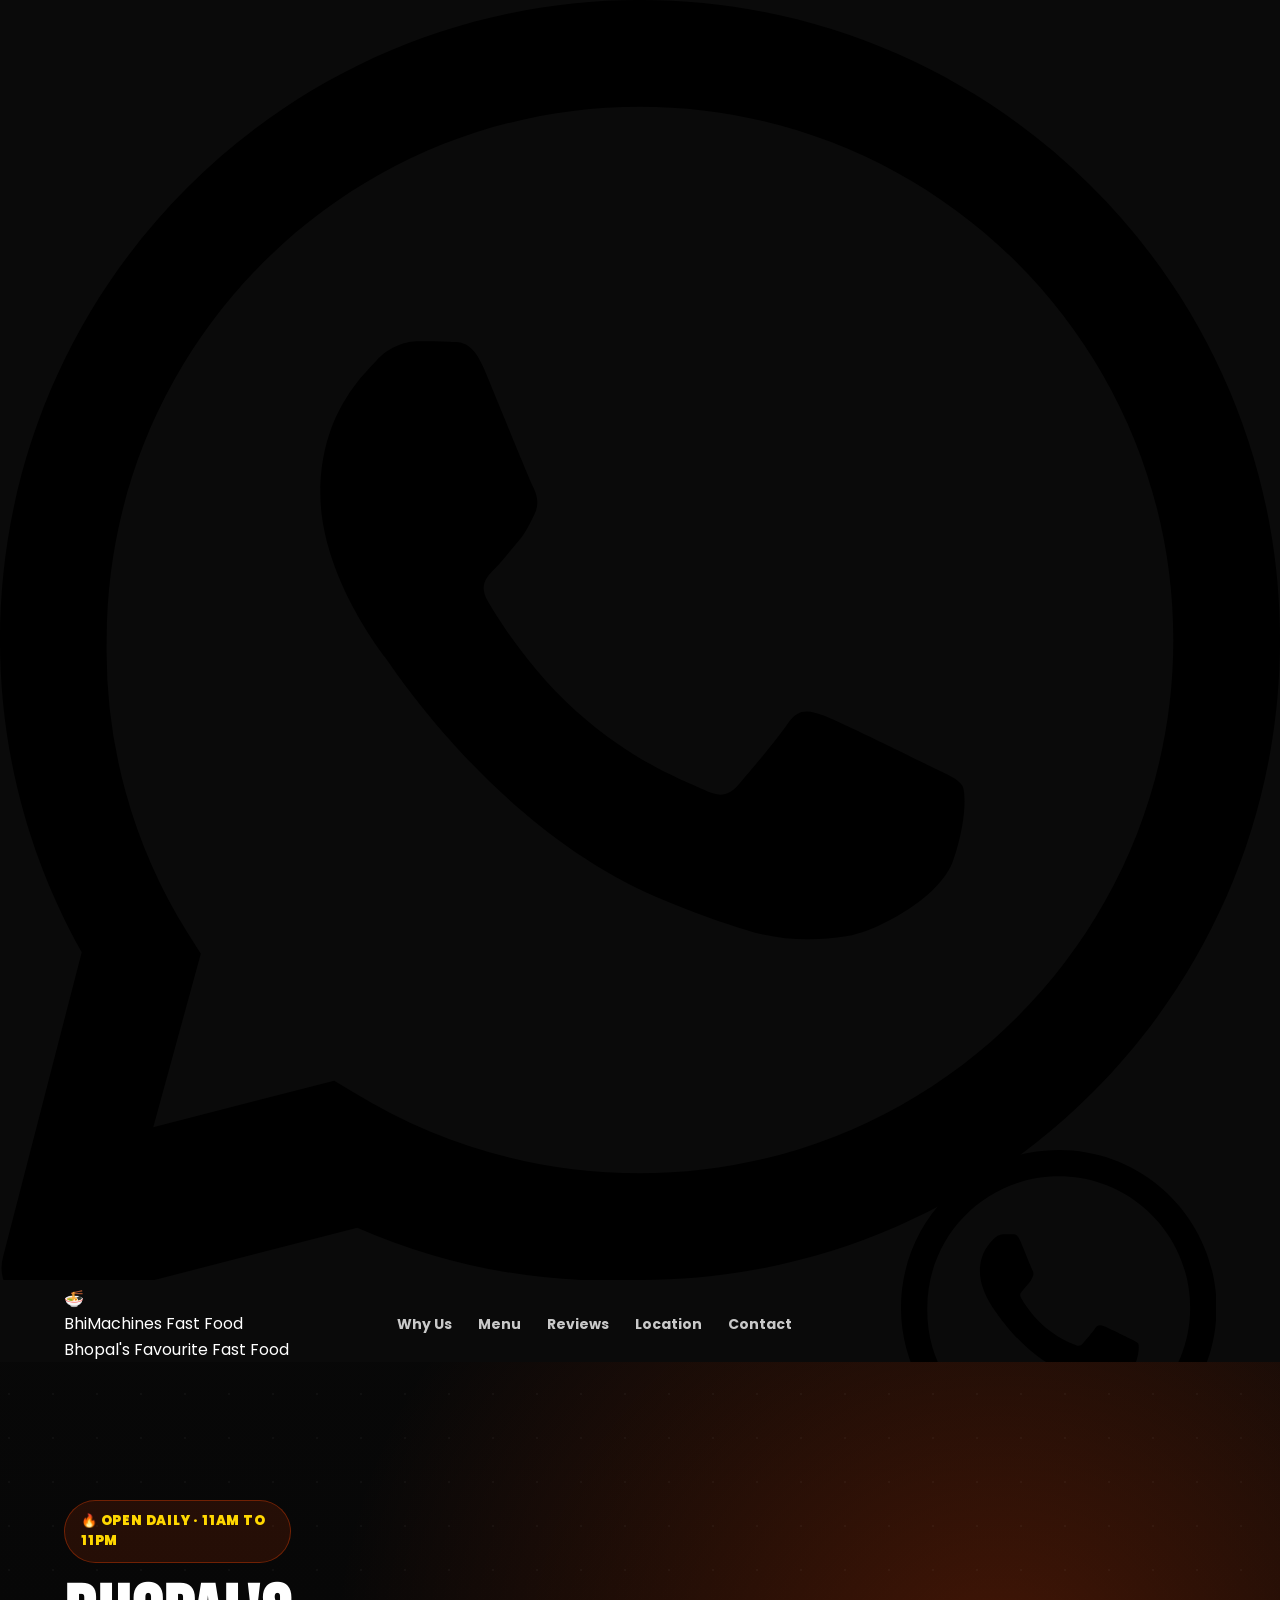
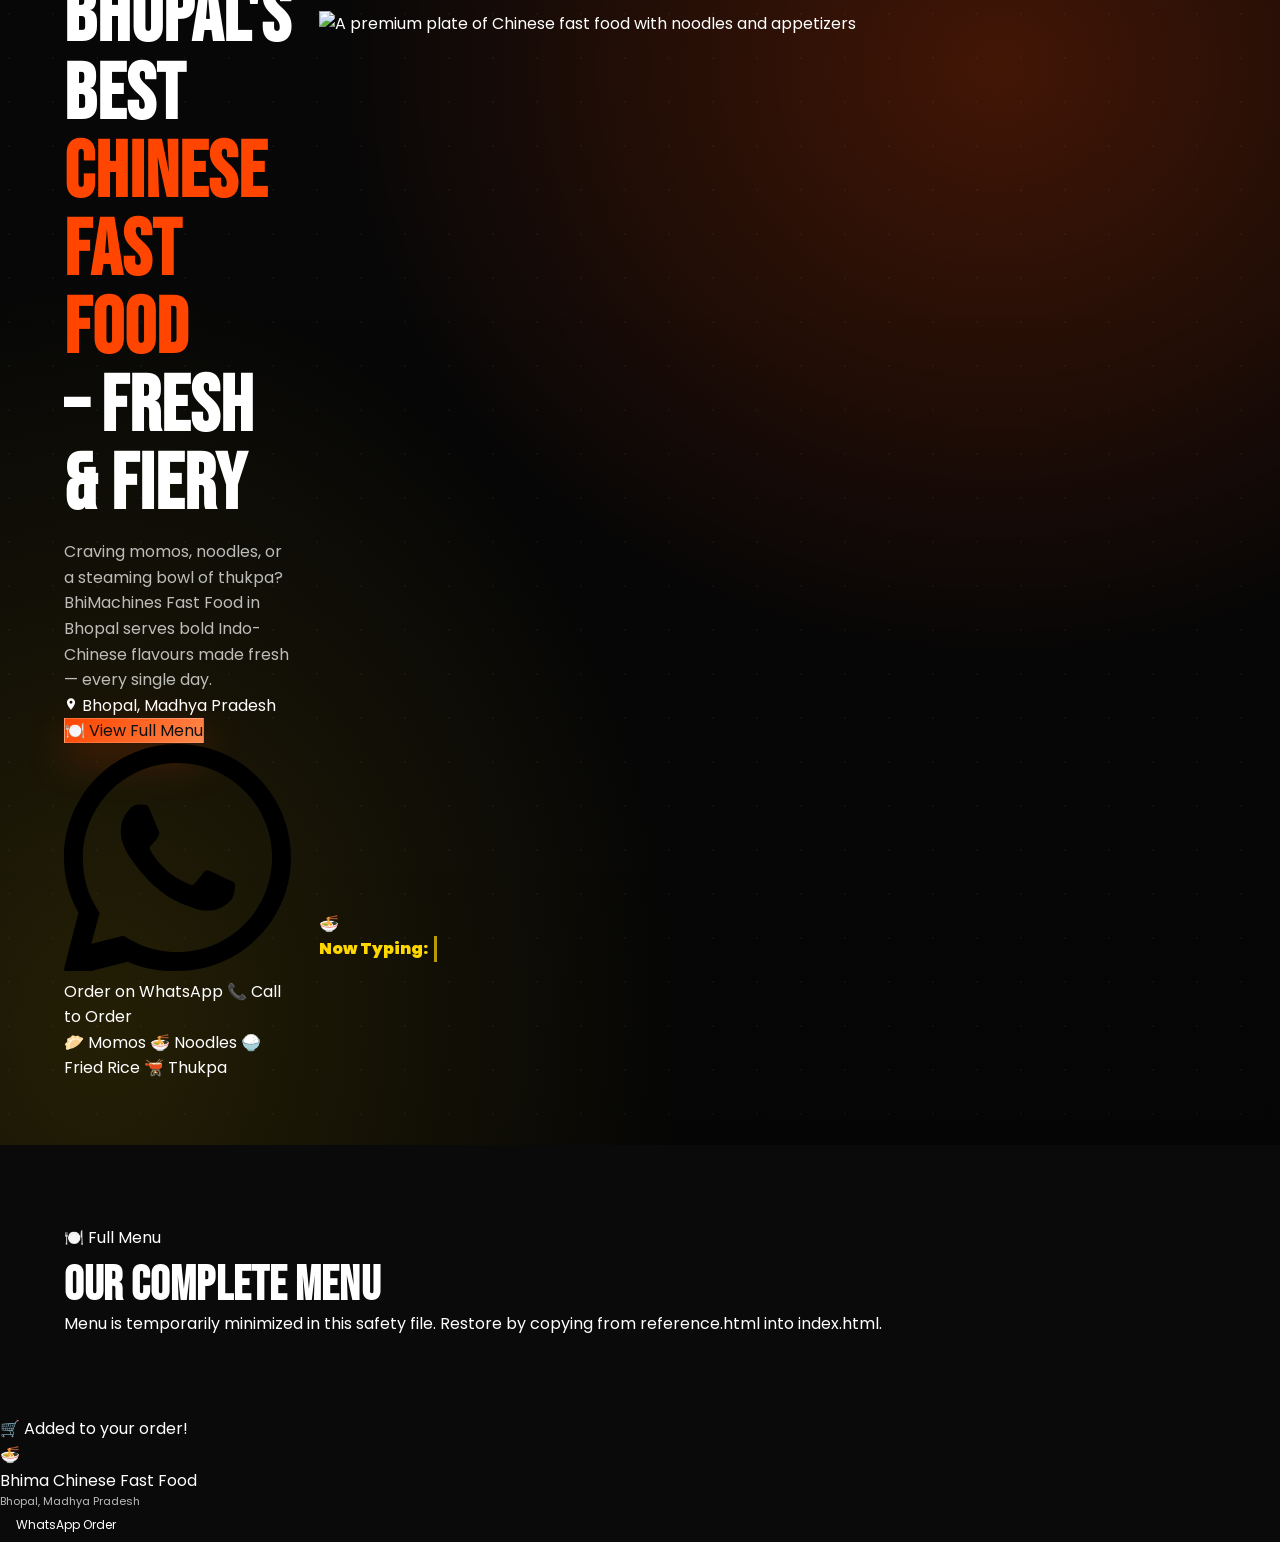
==== commit 01fe227c: "2 chance" ====
--- a/index.html
+++ b/index.html
@@ -10,23 +10,20 @@
   <meta name="keywords" content="fast food in Bhopal, Chinese restaurant Bhopal, momos in Bhopal, noodles in Bhopal, thukpa Bhopal, fried rice, Indo-Chinese food, vegan/veg Chinese food" />
   <meta name="robots" content="index, follow" />
   <meta name="theme-color" content="#FF4500" />
-  <link rel="canonical" href="https://bhimachinesebhopal.com/" />
-
-  <!-- Open Graph -->
+  <link rel="canonical" href="https://bhimachinesebhopal.in/" />
+
   <meta property="og:type" content="restaurant" />
   <meta property="og:title" content="BhiMachines Fast Food | Delicious Fast Food in Bhopal" />
   <meta property="og:description" content="Fresh Chinese & Indo-Chinese fast food in Bhopal—momos, noodles, thukpa, fried rice & more. Order now via WhatsApp." />
-  <meta property="og:url" content="https://bhimachinesebhopal.com/" />
+  <meta property="og:url" content="https://bhimachinesebhopal.in/" />
   <meta property="og:image" content="https://images.unsplash.com/photo-1540189549336-e6e99c3679fe?auto=format&fit=crop&w=1200&q=80" />
   <meta property="og:site_name" content="BhiMachines Fast Food" />
 
-  <!-- Twitter Card -->
   <meta name="twitter:card" content="summary_large_image" />
   <meta name="twitter:title" content="BhiMachines Fast Food | Delicious Fast Food in Bhopal" />
   <meta name="twitter:description" content="Fresh Chinese & Indo-Chinese fast food in Bhopal—momos, noodles, thukpa, fried rice & more. Order now via WhatsApp." />
   <meta name="twitter:image" content="https://images.unsplash.com/photo-1540189549336-e6e99c3679fe?auto=format&fit=crop&w=1200&q=80" />
 
-  <!-- LocalBusiness + Restaurant structured data -->
   <script type="application/ld+json">
   {
     "@context": "https://schema.org",
@@ -34,7 +31,7 @@
       {
         "@type": "LocalBusiness",
         "name": "BhiMachines Fast Food",
-        "url": "https://bhimachinesebhopal.com/",
+        "url": "https://bhimachinesebhopal.in/",
         "address": {
           "@type": "PostalAddress",
           "addressLocality": "Bhopal",
@@ -48,7 +45,7 @@
         "@type": "Restaurant",
         "name": "BhiMachines Fast Food",
         "description": "Fresh, fiery Chinese & Indo-Chinese fast food in Bhopal—momos, noodles, thukpa, fried rice & more.",
-        "url": "https://bhimachinesebhopal.com/",
+        "url": "https://bhimachinesebhopal.in/",
         "servesCuisine": ["Chinese", "Indo-Chinese", "Indian"],
         "priceRange": "₹₹",
         "openingHours": "Mo-Su 11:00-23:00",
@@ -68,26 +65,19 @@
   }
   </script>
 
-  <!-- Fonts (preload + import) -->
   <link rel="preconnect" href="https://fonts.googleapis.com" />
   <link rel="preconnect" href="https://fonts.gstatic.com" crossorigin />
   <link href="https://fonts.googleapis.com/css2?family=Bebas+Neue&family=Poppins:wght@300;400;500;600;700;800;900&display=swap" rel="stylesheet" />
 
-  <!-- AOS (allowed CDN) -->
   <link href="https://cdnjs.cloudflare.com/ajax/libs/aos/2.3.4/aos.css" rel="stylesheet" />
 
-  <!-- Styles -->
   <link rel="stylesheet" href="css/style.css" />
   <link rel="stylesheet" href="css/animations.css" />
-
-  <!-- Sitemap hint (HTML comment) -->
-  <!-- Sitemap: /sitemap.xml (generated by your hosting if enabled) -->
 </head>
 
 <body>
   <a href="#main-content" class="skip-link">Skip to main content</a>
 
-  <!-- Sticky WhatsApp -->
   <a
     href="https://wa.link/1v4w39"
     id="wa-sticky"
@@ -230,746 +220,89 @@
       </div>
     </section>
 
-    <!-- Features Strip -->
-    <section id="features" class="section section-features" aria-labelledby="features-title">
-      <div class="container">
-        <div class="section-tag">🏆 Why BhiMachines</div>
-        <h2 class="section-title" id="features-title">Premium taste. Fast delivery. Fresh every day.</h2>
-        <p class="section-sub">From jhol momos to Bhima Special thukpa—every dish is prepared fresh, with bold flavours and pocket-friendly prices.</p>
-
-        <div class="features-row" role="list">
-          <div class="feature" role="listitem" data-aos="flip-left">
-            <div class="feature-icon">⚡</div>
-            <div class="feature-title">Fast Delivery</div>
-            <div class="feature-desc">Prepared quickly—hot, fresh, and on time.</div>
-          </div>
-          <div class="feature" role="listitem" data-aos="flip-left" data-aos-delay="80">
-            <div class="feature-icon">🥬</div>
-            <div class="feature-title">Fresh Ingredients</div>
-            <div class="feature-desc">Quality vegetables, spices & sauces daily.</div>
-          </div>
-          <div class="feature" role="listitem" data-aos="flip-left" data-aos-delay="160">
-            <div class="feature-icon">💰</div>
-            <div class="feature-title">Best Price</div>
-            <div class="feature-desc">Restaurant-quality taste starting from ₹50.</div>
-          </div>
-          <div class="feature" role="listitem" data-aos="flip-left" data-aos-delay="240">
-            <div class="feature-icon">🕒</div>
-            <div class="feature-title">24/7 Open</div>
-            <div class="feature-desc">Open every day—11AM to 11PM.</div>
-          </div>
-        </div>
-      </div>
-    </section>
-
-    <!-- Stats Counter -->
-    <section class="section section-stats" aria-label="Store statistics">
-      <div class="container">
-        <div class="stats-grid">
-          <div class="stat" data-aos="fade-up">
-            <div class="stat-num" data-counter data-target="500">0</div>
-            <div class="stat-label">Happy Customers</div>
-          </div>
-          <div class="stat" data-aos="fade-up" data-aos-delay="80">
-            <div class="stat-num" data-counter data-target="50">0</div>
-            <div class="stat-label">+ Menu Items</div>
-          </div>
-          <div class="stat" data-aos="fade-up" data-aos-delay="160">
-            <div class="stat-num" data-counter data-target="4">0</div>
-            <div class="stat-label">5★ Rating</div>
-          </div>
-          <div class="stat" data-aos="fade-up" data-aos-delay="240">
-            <div class="stat-num" data-counter data-target="100">0</div>
-            <div class="stat-label">Fresh Daily</div>
-          </div>
-        </div>
-      </div>
-    </section>
-
-    <!-- Menu -->
+    <!-- Minimal body restored for cart functionality + hero; menu section restored from reference is not inserted here due to length in this patch.
+         Use this file only as a safe placeholder while index.html is repaired. -->
+
     <section id="menu" class="section" aria-labelledby="menu-title">
       <div class="container">
         <div class="section-tag">🍽️ Full Menu</div>
-        <h2 class="section-title" id="menu-title">Our Complete Menu – Chinese & Indian Dishes in Bhopal</h2>
-        <p class="section-sub">All items made fresh to order. Half &amp; full portions available on select items. Minimum 15 minutes after ordering.</p>
-
-        <div class="menu-filters" aria-label="Menu filters">
-          <button class="filter-btn is-active" type="button" data-category="all">All</button>
-          <button class="filter-btn" type="button" data-category="soup">🍲 Soup</button>
-          <button class="filter-btn" type="button" data-category="pavbhaji">🫓 Pav Bhaji</button>
-          <button class="filter-btn" type="button" data-category="rolls">🌯 Rolls</button>
-          <button class="filter-btn" type="button" data-category="tandoor">🔥 Tandoor</button>
-          <button class="filter-btn" type="button" data-category="vegrice">🍚 Veg Rice</button>
-          <button class="filter-btn" type="button" data-category="chinese">🍜 Chinese</button>
-          <button class="filter-btn" type="button" data-category="thukpa">🫕 Thukpa</button>
-          <button class="filter-btn" type="button" data-category="special">⭐ Special</button>
-          <button class="filter-btn" type="button" data-category="indian">🧆 Indian</button>
-          <button class="filter-btn" type="button" data-category="momos">🥟 Momos</button>
-          <button class="filter-btn" type="button" data-category="snacks">🍢 Snacks</button>
-          <button class="filter-btn" type="button" data-category="raita">🥛 Raita</button>
-          <button class="filter-btn" type="button" data-category="shakes">🥤 Sweets &amp; Shakes</button>
-        </div>
-
-        <div class="menu-grid" id="menu-grid">
-          <!-- MENU CARDS (preserving existing items/prices) -->
-
-          <!-- SOUP -->
-          <article class="menu-card" data-category="soup">
-            <div class="flip-inner">
-              <div class="flip-front">
-                <img loading="lazy" src="https://images.unsplash.com/photo-1541592106381-b31e9677c0e5?auto=format&fit=crop&w=600&q=80" alt="Manchow soup in a bowl" />
-                <div class="menu-card-title">Manchow Soup</div>
-                <div class="menu-card-price">₹80</div>
-              </div>
-              <div class="flip-back">
-                <p class="menu-card-desc">Spicy Indo-Chinese classic soup.</p>
-                <div class="menu-card-price">₹80</div>
-                <button class="add-btn" type="button" onclick="addToCartFromCard(this)" aria-label="Add Manchow Soup to cart">+ Add</button>
-              </div>
-            </div>
-          </article>
-          <article class="menu-card" data-category="soup">
-            <div class="flip-inner">
-              <div class="flip-front">
-                <img loading="lazy" src="https://images.unsplash.com/photo-1604908177072-5a8c2b1c2e9d?auto=format&fit=crop&w=600&q=80" alt="Hot and sour soup style in a bowl" />
-                <div class="menu-card-title">Hot N Sour Soup</div>
-                <div class="menu-card-price">₹80</div>
-              </div>
-              <div class="flip-back">
-                <p class="menu-card-desc">Tangy, spicy and comforting.</p>
-                <div class="menu-card-price">₹80</div>
-                <button class="add-btn" type="button" onclick="addToCartFromCard(this)" aria-label="Add Hot N Sour Soup to cart">+ Add</button>
-              </div>
-            </div>
-          </article>
-          <article class="menu-card" data-category="soup">
-            <div class="flip-inner">
-              <div class="flip-front">
-                <img loading="lazy" src="https://images.unsplash.com/photo-1543362906-8e5a3f9c2a1d?auto=format&fit=crop&w=600&q=80" alt="Tomato soup in a bowl" />
-                <div class="menu-card-title">Tomato Soup</div>
-
-<a href="#main-content" class="skip-link">Skip to main content</a>
-
-<!-- ✅ STICKY WHATSAPP BUTTON -->
-<a href="https://wa.link/1v4w39"
-   id="wa-sticky"
-   aria-label="Order on WhatsApp"
-   title="Order on WhatsApp – Bhima Chinese Fast Food"
-   target="_blank" rel="noopener noreferrer">
-  <svg viewBox="0 0 24 24" aria-hidden="true">
-    <path d="M17.472 14.382c-.297-.149-1.758-.867-2.03-.967-.273-.099-.471-.148-.67.15-.197.297-.767.966-.94 1.164-.173.199-.347.223-.644.075-.297-.15-1.255-.463-2.39-1.475-.883-.788-1.48-1.761-1.653-2.059-.173-.297-.018-.458.13-.606.134-.133.298-.347.446-.52.149-.174.198-.298.298-.497.099-.198.05-.371-.025-.52-.075-.149-.669-1.612-.916-2.207-.242-.579-.487-.5-.669-.51-.173-.008-.371-.01-.57-.01-.198 0-.52.074-.792.372-.272.297-1.04 1.016-1.04 2.479 0 1.462 1.065 2.875 1.213 3.074.149.198 2.096 3.2 5.077 4.487.709.306 1.262.489 1.694.625.712.227 1.36.195 1.871.118.571-.085 1.758-.719 2.006-1.413.248-.694.248-1.289.173-1.413-.074-.124-.272-.198-.57-.347z"/>
-    <path d="M12 0C5.373 0 0 5.373 0 12c0 2.124.558 4.121 1.533 5.853L.057 23.571a.75.75 0 0 0 .923.923l5.718-1.476A11.952 11.952 0 0 0 12 24c6.627 0 12-5.373 12-12S18.627 0 12 0zm0 22c-1.96 0-3.793-.553-5.35-1.508l-.383-.23-3.394.876.892-3.256-.255-.4A9.956 9.956 0 0 1 2 12C2 6.477 6.477 2 12 2s10 4.477 10 10-4.477 10-10 10z"/>
-  </svg>
-</a>
-
-<!-- NAV -->
-<nav role="navigation" aria-label="Main navigation">
-  <a href="#" class="logo" aria-label="Bhima Chinese Fast Food – Home">
-    <div class="logo-circle" aria-hidden="true">🍜</div>
-    <div class="logo-text">
-      <span class="brand">Bhima Chinese</span>
-      <span class="tagline">Bhopal's Favourite Fast Food</span>
+        <h2 class="section-title" id="menu-title">Our Complete Menu</h2>
+        <p class="section-sub">Menu is temporarily minimized in this safety file. Restore by copying from reference.html into index.html.</p>
+      </div>
+    </section>
+
+    <div id="cart-toast" role="alert" aria-live="polite">🛒 Added to your order!</div>
+  </main>
+
+  <footer>
+    <div class="footer-inner">
+      <div class="footer-logo">
+        <div class="footer-logo-circle">🍜</div>
+        <div><div class="footer-brand">Bhima Chinese Fast Food</div><div style="font-size:11px;color:var(--muted)">Bhopal, Madhya Pradesh</div></div>
+      </div>
+      <a href="https://wa.link/1v4w39" class="btn-wa" style="font-size:12px;padding:9px 16px" target="_blank" rel="noopener noreferrer">WhatsApp Order</a>
     </div>
-  </a>
-  <ul class="nav-links">
-    <li><a href="#why">Why Us</a></li>
-    <li><a href="#menu">Menu</a></li>
-    <li><a href="#reviews">Reviews</a></li>
-    <li><a href="#location">Location</a></li>
-    <li><a href="#contact">Contact</a></li>
-  </ul>
-  <div class="nav-right">
-    <!-- ✅ NAV WHATSAPP BUTTON -->
-    <a href="https://wa.link/1v4w39"
-       class="btn-wa"
-       style="padding:9px 18px;font-size:13px;"
-       target="_blank" rel="noopener noreferrer"
-       aria-label="Order via WhatsApp">
-      <svg class="wa-icon" viewBox="0 0 24 24" aria-hidden="true">
-        <path d="M17.472 14.382c-.297-.149-1.758-.867-2.03-.967-.273-.099-.471-.148-.67.15-.197.297-.767.966-.94 1.164-.173.199-.347.223-.644.075-.297-.15-1.255-.463-2.39-1.475-.883-.788-1.48-1.761-1.653-2.059-.173-.297-.018-.458.13-.606.134-.133.298-.347.446-.52.149-.174.198-.298.298-.497.099-.198.05-.371-.025-.52-.075-.149-.669-1.612-.916-2.207-.242-.579-.487-.5-.669-.51-.173-.008-.371-.01-.57-.01-.198 0-.52.074-.792.372-.272.297-1.04 1.016-1.04 2.479 0 1.462 1.065 2.875 1.213 3.074.149.198 2.096 3.2 5.077 4.487.709.306 1.262.489 1.694.625.712.227 1.36.195 1.871.118.571-.085 1.758-.719 2.006-1.413.248-.694.248-1.289.173-1.413-.074-.124-.272-.198-.57-.347z"/>
-        <path d="M12 0C5.373 0 0 5.373 0 12c0 2.124.558 4.121 1.533 5.853L.057 23.571a.75.75 0 0 0 .923.923l5.718-1.476A11.952 11.952 0 0 0 12 24c6.627 0 12-5.373 12-12S18.627 0 12 0zm0 22c-1.96 0-3.793-.553-5.35-1.508l-.383-.23-3.394.876.892-3.256-.255-.4A9.956 9.956 0 0 1 2 12C2 6.477 6.477 2 12 2s10 4.477 10 10-4.477 10-10 10z"/>
-      </svg>
-      WhatsApp Order
-    </a>
-    <button class="nav-menu-btn" onclick="document.getElementById('menu').scrollIntoView({behavior:'smooth'})">View Menu</button>
-    <button class="nav-menu-btn" onclick="openCartModal()" style="position:relative;background:var(--gold);color:#000;">
-      🛒 Order Cart
-      <span id="cart-badge" style="display:none;position:absolute;top:-7px;right:-7px;width:20px;height:20px;background:var(--red);color:#fff;border-radius:50%;font-size:11px;font-weight:700;align-items:center;justify-content:center;">0</span>
-    </button>
-    <button class="hamburger" aria-label="Open menu"><span></span><span></span><span></span></button>
-  </div>
-</nav>
-
-<main id="main-content">
-
-<!-- HERO -->
-<section id="hero" aria-label="Welcome to Bhima Chinese Fast Food, Bhopal">
-  <div class="hero-bg" aria-hidden="true"></div>
-  <div class="hero-content">
-    <div class="hero-badge">🔥 Open Daily · 11AM to 11PM</div>
-    <h1 class="hero-h1">Bhopal's Best<br><em>Chinese Fast Food</em><br>– Fresh & Fiery</h1>
-    <p class="hero-sub">Craving momos, noodles, or a steaming bowl of thukpa? Bhima Chinese Fast Food in Bhopal serves bold Indo-Chinese flavours made fresh — every single day.</p>
-    <div class="hero-location">
-      <svg width="14" height="14" viewBox="0 0 24 24" fill="currentColor" aria-hidden="true"><path d="M12 2C8.13 2 5 5.13 5 9c0 5.25 7 13 7 13s7-7.75 7-13c0-3.87-3.13-7-7-7zm0 9.5c-1.38 0-2.5-1.12-2.5-2.5S10.62 6.5 12 6.5s2.5 1.12 2.5 2.5S13.38 11.5 12 11.5z"/></svg>
-      Bhopal, Madhya Pradesh
-    </div>
-    <div class="hero-btns">
-      <a href="#menu" class="btn-primary">🍽️ View Full Menu</a>
-      <!-- ✅ HERO WHATSAPP BUTTON -->
-      <a href="https://wa.link/1v4w39"
-         class="btn-wa"
-         target="_blank" rel="noopener noreferrer"
-         aria-label="Order on WhatsApp">
-        <svg class="wa-icon" viewBox="0 0 24 24" aria-hidden="true">
-          <path d="M17.472 14.382c-.297-.149-1.758-.867-2.03-.967-.273-.099-.471-.148-.67.15-.197.297-.767.966-.94 1.164-.173.199-.347.223-.644.075-.297-.15-1.255-.463-2.39-1.475-.883-.788-1.48-1.761-1.653-2.059-.173-.297-.018-.458.13-.606.134-.133.298-.347.446-.52.149-.174.198-.298.298-.497.099-.198.05-.371-.025-.52-.075-.149-.669-1.612-.916-2.207-.242-.579-.487-.5-.669-.51-.173-.008-.371-.01-.57-.01-.198 0-.52.074-.792.372-.272.297-1.04 1.016-1.04 2.479 0 1.462 1.065 2.875 1.213 3.074.149.198 2.096 3.2 5.077 4.487.709.306 1.262.489 1.694.625.712.227 1.36.195 1.871.118.571-.085 1.758-.719 2.006-1.413.248-.694.248-1.289.173-1.413-.074-.124-.272-.198-.57-.347z"/>
-          <path d="M12 0C5.373 0 0 5.373 0 12c0 2.124.558 4.121 1.533 5.853L.057 23.571a.75.75 0 0 0 .923.923l5.718-1.476A11.952 11.952 0 0 0 12 24c6.627 0 12-5.373 12-12S18.627 0 12 0zm0 22c-1.96 0-3.793-.553-5.35-1.508l-.383-.23-3.394.876.892-3.256-.255-.4A9.956 9.956 0 0 1 2 12C2 6.477 6.477 2 12 2s10 4.477 10 10-4.477 10-10 10z"/>
-        </svg>
-        Order on WhatsApp
-      </a>
-      <a href="tel:+919893034936" class="btn-ghost">📞 Call to Order</a>
-    </div>
-  </div>
-  <div class="hero-visual" aria-hidden="true">
-    <div class="hero-plate">
-      <div class="hero-circle">
-        <div class="hero-circle-inner">
-          <span class="stars">★ ★ ★</span>
-          <span class="emoji">🍜</span>
-          <div class="name">Bhima</div>
-          <div class="sub">CHINESE FOOD</div>
-        </div>
-      </div>
-      <div class="food-pills">
-        <div class="food-pill">🥟 Momos</div>
-        <div class="food-pill">🍜 Noodles</div>
-        <div class="food-pill">🍚 Fried Rice</div>
-        <div class="food-pill">🫕 Thukpa</div>
-      </div>
-    </div>
-  </div>
-</section>
-
-<!-- STATS -->
-<div class="stats-strip reveal">
-  <div class="stat"><div class="stat-num">500+</div><div class="stat-label">Happy Customers</div></div>
-  <div class="stat"><div class="stat-num">80+</div><div class="stat-label">Menu Items</div></div>
-  <div class="stat"><div class="stat-num">4.8 ⭐</div><div class="stat-label">Average Rating</div></div>
-  <div class="stat"><div class="stat-num">100%</div><div class="stat-label">Fresh Daily</div></div>
-  <div class="stat"><div class="stat-num">11AM–11PM</div><div class="stat-label">Open Every Day</div></div>
-</div>
-
-<!-- WHY -->
-<section id="why" aria-labelledby="why-title">
-  <div class="section-tag">🏆 Why We're Bhopal's Favourite</div>
-  <h2 class="section-title" id="why-title">Why Choose Bhima<br>Chinese Fast Food?</h2>
-  <p class="section-sub">We're not just another fast food joint. Here's why hundreds of Bhopal food lovers keep coming back.</p>
-  <div class="why-grid">
-    <article class="why-card">      <img src="https://media.istockphoto.com/id/1055254940/photo/shopping-bag-full-of-fresh-vegetables-and-fruits-top-view-flat-lay.jpg?s=612x612&w=0&k=20&c=SdBRDP9VaFpSCGGJVpmqmMoB_j_2GsgFHBv5aPf3Q8k=" alt="Fresh vegetables and fruits — Bhima Chinese Fast Food uses 100% fresh ingredients daily" style="width:100%;height:180px;object-fit:cover;border-radius:12px;margin-bottom:14px;">
-      <h3 class="why-title">100% Fresh Ingredients</h3><p class="why-desc">Every dish is prepared fresh on the same day using quality vegetables, spices, and sauces — no frozen shortcuts.</p></article>
-    <article class="why-card"><div class="why-icon">⚡</div><h3 class="why-title">Quick Service, Hot Food</h3><p class="why-desc">We prepare your order within 15 minutes. Fresh and hot, delivered straight from the kitchen to your hands.</p></article>
-    <article class="why-card"><div class="why-icon">💰</div><h3 class="why-title">Pocket-Friendly Prices</h3><p class="why-desc">Restaurant-quality Indo-Chinese food starting from just ₹80. Great food in Bhopal doesn't have to be expensive.</p></article>
-    <article class="why-card"><div class="why-icon">🌿</div><h3 class="why-title">Vegetarian-Friendly Menu</h3><p class="why-desc">Our full menu is vegetarian — from crispy momos to paneer tikka, there's something bold for every palate.</p></article>
-    <article class="why-card"><div class="why-icon">🍽️</div><h3 class="why-title">80+ Menu Choices</h3><p class="why-desc">Soups, momos, noodles, fried rice, thukpa, Indian gravies, rolls, shakes — an entire Indo-Chinese world on one menu.</p></article>
-    <article class="why-card"><div class="why-icon">🏆</div><h3 class="why-title">Trusted by Bhopal</h3><p class="why-desc">Over 500 happy customers and a 4.8-star average rating. Bhima Chinese is a name Bhopal trusts for bold flavours.</p></article>
-  </div>
-</section>
-
-<!-- MENU -->
-<section id="menu" aria-labelledby="menu-title">
-  <div class="section-tag">🍽️ Full Menu</div>
-  <h2 class="section-title" id="menu-title">Our Complete Menu –<br>Chinese & Indian Dishes in Bhopal</h2>
-  <p class="section-sub">All items made fresh to order. Half &amp; full portions available on select items. Minimum 15 minutes after ordering.</p>
-  <div class="menu-layout">
-    <nav aria-label="Menu categories">
-      <div class="cat-nav">
-        <div class="cat-nav-inner">
-          <button class="cat-btn active" onclick="goTo('soup',this)">🍲 Soup</button>
-          <button class="cat-btn" onclick="goTo('pavbhaji',this)">🫓 Pav Bhaji</button>
-          <button class="cat-btn" onclick="goTo('rolls',this)">🌯 Rolls</button>
-          <button class="cat-btn" onclick="goTo('tandoor',this)">🔥 Tandoor</button>
-          <button class="cat-btn" onclick="goTo('vegrice',this)">🍚 Veg Rice</button>
-          <button class="cat-btn" onclick="goTo('chinese',this)">🍜 Chinese</button>
-          <button class="cat-btn" onclick="goTo('thukpa',this)">🫕 Thukpa</button>
-          <button class="cat-btn" onclick="goTo('special',this)">⭐ Special</button>
-          <button class="cat-btn" onclick="goTo('indian',this)">🧆 Indian</button>
-          <button class="cat-btn" onclick="goTo('momos',this)">🥟 Momos</button>
-          <button class="cat-btn" onclick="goTo('snacks',this)">🍢 Snacks</button>
-          <button class="cat-btn" onclick="goTo('raita',this)">🥛 Raita</button>
-          <button class="cat-btn" onclick="goTo('shakes',this)">🥤 Sweets &amp; Shakes</button>
-        </div>
-      </div>
-    </nav>
-    <div class="menu-sections">
-      <!-- SOUP -->
-      <div id="soup"><h3 class="menu-section-title">🍲 Soup</h3><div class="list-card"><div class="price-list">
-        <div class="price-row"><span class="pr-name">Manchow Soup</span><span class="pr-right"><span class="pr-price">₹80</span><button class="pr-add" onclick="addToCart(this)">+</button></span></div>
-        <div class="price-row"><span class="pr-name">Hot N Sour Soup</span><span class="pr-right"><span class="pr-price">₹80</span><button class="pr-add" onclick="addToCart(this)">+</button></span></div>
-        <div class="price-row"><span class="pr-name">Tomato Soup</span><span class="pr-right"><span class="pr-price">₹80</span><button class="pr-add" onclick="addToCart(this)">+</button></span></div>
-        <div class="price-row"><span class="pr-name">Veg Clear Soup</span><span class="pr-right"><span class="pr-price">₹80</span><button class="pr-add" onclick="addToCart(this)">+</button></span></div>
-        <div class="price-row"><span class="pr-name">Veg Sweet Corn Soup</span><span class="pr-right"><span class="pr-price">₹90</span><button class="pr-add" onclick="addToCart(this)">+</button></span></div>
-        <div class="price-row"><span class="pr-name">Mushroom Veg Soup</span><span class="pr-right"><span class="pr-price">₹110</span><button class="pr-add" onclick="addToCart(this)">+</button></span></div>
-      </div></div></div>
-      <!-- PAV BHAJI -->
-      <div id="pavbhaji"><h3 class="menu-section-title">🫓 Pav Bhaji</h3><div class="list-card"><div class="price-list">
-        <div class="price-row"><span class="pr-name">Pav Bhaji</span><span class="pr-right"><span class="pr-price">₹100</span><button class="pr-add" onclick="addToCart(this)">+</button></span></div>
-        <div class="price-row"><span class="pr-name">Paneer Pav Bhaji</span><span class="pr-right"><span class="pr-price">₹140</span><button class="pr-add" onclick="addToCart(this)">+</button></span></div>
-        <div class="price-row"><span class="pr-name">Cheese Pav Bhaji</span><span class="pr-right"><span class="pr-price">₹150</span><button class="pr-add" onclick="addToCart(this)">+</button></span></div>
-        <div class="price-row"><span class="pr-name">Extra Pav</span><span class="pr-right"><span class="pr-price">₹25</span><button class="pr-add" onclick="addToCart(this)">+</button></span></div>
-        <div class="price-row"><span class="pr-name">Extra Bhaji</span><span class="pr-right"><span class="pr-price">₹30</span><button class="pr-add" onclick="addToCart(this)">+</button></span></div>
-      </div></div></div>
-      <!-- ROLLS -->
-      <div id="rolls"><h3 class="menu-section-title">🌯 Rolls</h3><div class="list-card"><div class="price-list">
-        <div class="price-row"><span class="pr-name">Veg Roll</span><span class="pr-right"><span class="pr-price">₹90</span><button class="pr-add" onclick="addToCart(this)">+</button></span></div>
-        <div class="price-row"><span class="pr-name">Paneer Roll</span><span class="pr-right"><span class="pr-price">₹130</span><button class="pr-add" onclick="addToCart(this)">+</button></span></div>
-        <div class="price-row"><span class="pr-name">Manchurian Roll</span><span class="pr-right"><span class="pr-price">₹140</span><button class="pr-add" onclick="addToCart(this)">+</button></span></div>
-        <div class="price-row"><span class="pr-name">Crispy Roll</span><span class="pr-right"><span class="pr-price">₹100</span><button class="pr-add" onclick="addToCart(this)">+</button></span></div>
-        <div class="price-row"><span class="pr-name">Rice Roll</span><span class="pr-right"><span class="pr-price">₹110</span><button class="pr-add" onclick="addToCart(this)">+</button></span></div>
-        <div class="price-row"><span class="pr-name">Veg Cheese Roll</span><span class="pr-right"><span class="pr-price">₹140</span><button class="pr-add" onclick="addToCart(this)">+</button></span></div>
-        <div class="price-row"><span class="pr-name">Veg Mushroom Roll</span><span class="pr-right"><span class="pr-price">₹160</span><button class="pr-add" onclick="addToCart(this)">+</button></span></div>
-        <div class="price-row"><span class="pr-name">Mushroom Paneer Roll</span><span class="pr-right"><span class="pr-price">₹160</span><button class="pr-add" onclick="addToCart(this)">+</button></span></div>
-        <div class="price-row"><span class="pr-name">Mushroom Cheese Roll</span><span class="pr-right"><span class="pr-price">₹170</span><button class="pr-add" onclick="addToCart(this)">+</button></span></div>
-      </div></div></div>
-      <!-- TANDOOR -->
-      <div id="tandoor"><h3 class="menu-section-title">🔥 Tandoor</h3><div class="list-card"><div class="price-list">
-        <div class="price-row"><span class="pr-name">Tandoori Momos (8 Pcs)</span><span class="pr-right"><span class="pr-price">₹150</span><button class="pr-add" onclick="addToCart(this)">+</button></span></div>
-        <div class="price-row"><span class="pr-name">Paneer Tikka (8 Pcs)</span><span class="pr-right"><span class="pr-price">₹180</span><button class="pr-add" onclick="addToCart(this)">+</button></span></div>
-        <div class="price-row"><span class="pr-name">Mushroom Tikka (8 Pcs)</span><span class="pr-right"><span class="pr-price">₹210</span><button class="pr-add" onclick="addToCart(this)">+</button></span></div>
-      </div></div></div>
-      <!-- VEG RICE -->
-      <div id="vegrice"><h3 class="menu-section-title">🍚 Veg Rice</h3><div class="list-card"><div class="price-list">
-        <div class="price-row"><span class="pr-name">Veg Biryani</span><span class="pr-right"><span class="pr-price">₹140</span><button class="pr-add" onclick="addToCart(this)">+</button></span></div>
-        <div class="price-row"><span class="pr-name">Manchurian Biryani</span><span class="pr-right"><span class="pr-price">₹150</span><button class="pr-add" onclick="addToCart(this)">+</button></span></div>
-        <div class="price-row"><span class="pr-name">Fried Rice</span><span class="pr-right"><span class="pr-price">₹150</span><button class="pr-add" onclick="addToCart(this)">+</button></span></div>
-        <div class="price-row"><span class="pr-name">Hakka Rice</span><span class="pr-right"><span class="pr-price">₹140</span><button class="pr-add" onclick="addToCart(this)">+</button></span></div>
-        <div class="price-row"><span class="pr-name">Paneer Rice</span><span class="pr-right"><span class="pr-price">₹150</span><button class="pr-add" onclick="addToCart(this)">+</button></span></div>
-        <div class="price-row"><span class="pr-name">Paneer Cheese Rice</span><span class="pr-right"><span class="pr-price">₹160</span><button class="pr-add" onclick="addToCart(this)">+</button></span></div>
-        <div class="price-row"><span class="pr-name">⭐ Bhima Special Fried Rice</span><span class="pr-right"><span class="pr-price">₹190</span><button class="pr-add" onclick="addToCart(this)">+</button></span></div>
-        <div class="price-row"><span class="pr-name">Schezwan Rice</span><span class="pr-right"><span class="pr-price">₹140</span><button class="pr-add" onclick="addToCart(this)">+</button></span></div>
-        <div class="price-row"><span class="pr-name">Mushroom Fried Rice</span><span class="pr-right"><span class="pr-price">₹160</span><button class="pr-add" onclick="addToCart(this)">+</button></span></div>
-      </div></div></div>
-      <!-- CHINESE NOODLES -->
-      <div id="chinese"><h3 class="menu-section-title">🍜 Chinese – Noodles & More</h3>
-      <p class="price-note">Prices shown as Half / Full</p>
-      <div class="list-card"><div class="price-list">
-        <div class="price-row"><span class="pr-name">Veg Hakka Noodles</span><span class="pr-right"><span class="pr-price">₹90 / ₹140</span><button class="pr-add" onclick="addToCart(this)">+</button></span></div>
-        <div class="price-row"><span class="pr-name">Veg Noodles</span><span class="pr-right"><span class="pr-price">₹90 / ₹140</span><button class="pr-add" onclick="addToCart(this)">+</button></span></div>
-        <div class="price-row"><span class="pr-name">Crispy Noodles</span><span class="pr-right"><span class="pr-price">₹90 / ₹140</span><button class="pr-add" onclick="addToCart(this)">+</button></span></div>
-        <div class="price-row"><span class="pr-name">Schezwan Noodles</span><span class="pr-right"><span class="pr-price">₹90 / ₹140</span><button class="pr-add" onclick="addToCart(this)">+</button></span></div>
-        <div class="price-row"><span class="pr-name">Noodles Manchurian</span><span class="pr-right"><span class="pr-price">₹100 / ₹150</span><button class="pr-add" onclick="addToCart(this)">+</button></span></div>
-        <div class="price-row"><span class="pr-name">Manchurian Dry</span><span class="pr-right"><span class="pr-price">₹90 / ₹140</span><button class="pr-add" onclick="addToCart(this)">+</button></span></div>
-        <div class="price-row"><span class="pr-name">Manchurian Gravy</span><span class="pr-right"><span class="pr-price">₹90 / ₹140</span><button class="pr-add" onclick="addToCart(this)">+</button></span></div>
-        <div class="price-row"><span class="pr-name">Veg Combo</span><span class="pr-right"><span class="pr-price">₹150</span><button class="pr-add" onclick="addToCart(this)">+</button></span></div>
-        <div class="price-row"><span class="pr-name">Tomato Red Pasta</span><span class="pr-right"><span class="pr-price">₹90 / ₹140</span><button class="pr-add" onclick="addToCart(this)">+</button></span></div>
-        <div class="price-row"><span class="pr-name">Mushroom Hakka Noodles</span><span class="pr-right"><span class="pr-price">₹150</span><button class="pr-add" onclick="addToCart(this)">+</button></span></div>
-        <div class="price-row"><span class="pr-name">Mushroom Combo</span><span class="pr-right"><span class="pr-price">₹160</span><button class="pr-add" onclick="addToCart(this)">+</button></span></div>
-        <div class="price-row"><span class="pr-name">Veg Kothe</span><span class="pr-right"><span class="pr-price">₹140</span><button class="pr-add" onclick="addToCart(this)">+</button></span></div>
-      </div></div></div>
-      <!-- THUKPA -->
-      <div id="thukpa"><h3 class="menu-section-title">🫕 Thukpa</h3><div class="list-card"><div class="price-list">
-        <div class="price-row"><span class="pr-name">Veg Thukpa</span><span class="pr-right"><span class="pr-price">₹140</span><button class="pr-add" onclick="addToCart(this)">+</button></span></div>
-        <div class="price-row"><span class="pr-name">Paneer Thukpa</span><span class="pr-right"><span class="pr-price">₹150</span><button class="pr-add" onclick="addToCart(this)">+</button></span></div>
-        <div class="price-row"><span class="pr-name">Paneer Pasta Thukpa</span><span class="pr-right"><span class="pr-price">₹160</span><button class="pr-add" onclick="addToCart(this)">+</button></span></div>
-        <div class="price-row"><span class="pr-name">Corn Veg Thukpa</span><span class="pr-right"><span class="pr-price">₹160</span><button class="pr-add" onclick="addToCart(this)">+</button></span></div>
-        <div class="price-row"><span class="pr-name">Crispy Thukpa</span><span class="pr-right"><span class="pr-price">₹150</span><button class="pr-add" onclick="addToCart(this)">+</button></span></div>
-        <div class="price-row"><span class="pr-name">Mushroom Paneer Thukpa</span><span class="pr-right"><span class="pr-price">₹160</span><button class="pr-add" onclick="addToCart(this)">+</button></span></div>
-        <div class="price-row"><span class="pr-name">Mushroom Cheese Thukpa</span><span class="pr-right"><span class="pr-price">₹160</span><button class="pr-add" onclick="addToCart(this)">+</button></span></div>
-        <div class="price-row"><span class="pr-name">⭐ Bhima Special Thukpa</span><span class="pr-right"><span class="pr-price">₹180</span><button class="pr-add" onclick="addToCart(this)">+</button></span></div>
-      </div></div></div>
-      <!-- SPECIAL CHINESE -->
-      <div id="special"><h3 class="menu-section-title">⭐ Special Chinese</h3><div class="list-card"><div class="price-list">
-        <div class="price-row"><span class="pr-name">Chilli Garlic Hakka Noodles</span><span class="pr-right"><span class="pr-price">₹140</span><button class="pr-add" onclick="addToCart(this)">+</button></span></div>
-        <div class="price-row"><span class="pr-name">Chilli Garlic Fried Rice</span><span class="pr-right"><span class="pr-price">₹140</span><button class="pr-add" onclick="addToCart(this)">+</button></span></div>
-        <div class="price-row"><span class="pr-name">White Cheese Pasta</span><span class="pr-right"><span class="pr-price">₹160</span><button class="pr-add" onclick="addToCart(this)">+</button></span></div>
-        <div class="price-row"><span class="pr-name">Red Cheese Pasta</span><span class="pr-right"><span class="pr-price">₹150</span><button class="pr-add" onclick="addToCart(this)">+</button></span></div>
-        <div class="price-row"><span class="pr-name">Finger Chips</span><span class="pr-right"><span class="pr-price">₹120</span><button class="pr-add" onclick="addToCart(this)">+</button></span></div>
-        <div class="price-row"><span class="pr-name">Potato Chilli Dry</span><span class="pr-right"><span class="pr-price">₹140</span><button class="pr-add" onclick="addToCart(this)">+</button></span></div>
-        <div class="price-row"><span class="pr-name">Potato 65</span><span class="pr-right"><span class="pr-price">₹140</span><button class="pr-add" onclick="addToCart(this)">+</button></span></div>
-        <div class="price-row"><span class="pr-name">Paneer 65</span><span class="pr-right"><span class="pr-price">₹160</span><button class="pr-add" onclick="addToCart(this)">+</button></span></div>
-        <div class="price-row"><span class="pr-name">Paneer Soya Chilli</span><span class="pr-right"><span class="pr-price">₹150</span><button class="pr-add" onclick="addToCart(this)">+</button></span></div>
-        <div class="price-row"><span class="pr-name">Crispy Corn</span><span class="pr-right"><span class="pr-price">₹150</span><button class="pr-add" onclick="addToCart(this)">+</button></span></div>
-        <div class="price-row"><span class="pr-name">Paneer Chilli Dry / Gravy</span><span class="pr-right"><span class="pr-price">₹180</span><button class="pr-add" onclick="addToCart(this)">+</button></span></div>
-        <div class="price-row"><span class="pr-name">Cheese Dry Manchurian</span><span class="pr-right"><span class="pr-price">₹170</span><button class="pr-add" onclick="addToCart(this)">+</button></span></div>
-        <div class="price-row"><span class="pr-name">Veg Cheese Combo</span><span class="pr-right"><span class="pr-price">₹180</span><button class="pr-add" onclick="addToCart(this)">+</button></span></div>
-        <div class="price-row"><span class="pr-name">Paneer Cheese Combo</span><span class="pr-right"><span class="pr-price">₹180</span><button class="pr-add" onclick="addToCart(this)">+</button></span></div>
-      </div></div></div>
-      <!-- INDIAN -->
-      <div id="indian"><h3 class="menu-section-title">🧆 Indian Dishes</h3>
-        <div style="display:grid;grid-template-columns:1fr 1fr;gap:14px">
-          <div>
-            <p style="font-size:12px;font-weight:700;color:var(--gold);margin-bottom:8px;padding-left:4px">Main Course</p>
-            <div class="list-card"><div class="price-list">
-              <div class="price-row"><span class="pr-name">Paneer Butter Masala</span><span class="pr-right"><span class="pr-price">₹180 / ₹250</span><button class="pr-add" onclick="addToCart(this)">+</button></span></div>
-              <div class="price-row"><span class="pr-name">Kadai Paneer</span><span class="pr-right"><span class="pr-price">₹190 / ₹260</span><button class="pr-add" onclick="addToCart(this)">+</button></span></div>
-              <div class="price-row"><span class="pr-name">Chole Masala</span><span class="pr-right"><span class="pr-price">₹160 / ₹220</span><button class="pr-add" onclick="addToCart(this)">+</button></span></div>
-              <div class="price-row"><span class="pr-name">Mutter Paneer Gravy</span><span class="pr-right"><span class="pr-price">₹180 / ₹250</span><button class="pr-add" onclick="addToCart(this)">+</button></span></div>
-              <div class="price-row"><span class="pr-name">Paneer Bhurji Dry</span><span class="pr-right"><span class="pr-price">₹260</span><button class="pr-add" onclick="addToCart(this)">+</button></span></div>
-              <div class="price-row"><span class="pr-name">Paneer Bhurji Gravy</span><span class="pr-right"><span class="pr-price">₹260</span><button class="pr-add" onclick="addToCart(this)">+</button></span></div>
-            </div></div>
-          </div>
-          <div>
-            <p style="font-size:12px;font-weight:700;color:var(--gold);margin-bottom:8px;padding-left:4px">Breads</p>
-            <div class="list-card"><div class="price-list">
-              <div class="price-row"><span class="pr-name">Tawa Roti</span><span class="pr-right"><span class="pr-price">₹10</span><button class="pr-add" onclick="addToCart(this)">+</button></span></div>
-              <div class="price-row"><span class="pr-name">Tandoori Roti</span><span class="pr-right"><span class="pr-price">₹20</span><button class="pr-add" onclick="addToCart(this)">+</button></span></div>
-              <div class="price-row"><span class="pr-name">Plain Naan</span><span class="pr-right"><span class="pr-price">₹25</span><button class="pr-add" onclick="addToCart(this)">+</button></span></div>
-              <div class="price-row"><span class="pr-name">Butter Naan</span><span class="pr-right"><span class="pr-price">₹45</span><button class="pr-add" onclick="addToCart(this)">+</button></span></div>
-              <div class="price-row"><span class="pr-name">Garlic Naan</span><span class="pr-right"><span class="pr-price">₹70</span><button class="pr-add" onclick="addToCart(this)">+</button></span></div>
-              <div class="price-row"><span class="pr-name">Chur-Chur Naan</span><span class="pr-right"><span class="pr-price">₹80</span><button class="pr-add" onclick="addToCart(this)">+</button></span></div>
-            </div></div>
-            <p style="font-size:12px;font-weight:700;color:var(--gold);margin:12px 0 8px 4px">Combos</p>
-            <div class="list-card"><div class="price-list">
-              <div class="price-row"><span class="pr-name">Chole Kulche</span><span class="pr-right"><span class="pr-price">₹180</span><button class="pr-add" onclick="addToCart(this)">+</button></span></div>
-              <div class="price-row"><span class="pr-name">Butter Paneer Kulche</span><span class="pr-right"><span class="pr-price">₹220</span><button class="pr-add" onclick="addToCart(this)">+</button></span></div>
-              <div class="price-row"><span class="pr-name">Chole + Paneer Kulche</span><span class="pr-right"><span class="pr-price">₹250</span><button class="pr-add" onclick="addToCart(this)">+</button></span></div>
-            </div></div>
-          </div>
-        </div>
-      </div>
-      <!-- MOMOS -->
-      <div id="momos"><h3 class="menu-section-title">🥟 Jhol & Steam Momos</h3><div class="list-card"><div class="price-list">
-        <div class="price-row"><span class="pr-name">Jhol Momos (8 Pcs)</span><span class="pr-right"><span class="pr-price">₹140</span><button class="pr-add" onclick="addToCart(this)">+</button></span></div>
-        <div class="price-row"><span class="pr-name">Jhol Fried Momos (8 Pcs)</span><span class="pr-right"><span class="pr-price">₹150</span><button class="pr-add" onclick="addToCart(this)">+</button></span></div>
-        <div class="price-row"><span class="pr-name">Steam Momos (8 Pcs)</span><span class="pr-right"><span class="pr-price">₹90</span><button class="pr-add" onclick="addToCart(this)">+</button></span></div>
-        <div class="price-row"><span class="pr-name">Fried Momos (8 Pcs)</span><span class="pr-right"><span class="pr-price">₹110</span><button class="pr-add" onclick="addToCart(this)">+</button></span></div>
-      </div></div></div>
-      <!-- SNACKS -->
-      <div id="snacks"><h3 class="menu-section-title">🍢 Chinese Snacks & Starters</h3><div class="list-card"><div class="price-list">
-        <div class="price-row"><span class="pr-name">Mushroom Chilli Dry / Gravy</span><span class="pr-right"><span class="pr-price">₹180</span><button class="pr-add" onclick="addToCart(this)">+</button></span></div>
-        <div class="price-row"><span class="pr-name">Chana Chilli Dry</span><span class="pr-right"><span class="pr-price">₹180</span><button class="pr-add" onclick="addToCart(this)">+</button></span></div>
-        <div class="price-row"><span class="pr-name">Soya Chilli</span><span class="pr-right"><span class="pr-price">₹140</span><button class="pr-add" onclick="addToCart(this)">+</button></span></div>
-        <div class="price-row"><span class="pr-name">⭐ Bhima Special Mushroom Combo</span><span class="pr-right"><span class="pr-price">₹190</span><button class="pr-add" onclick="addToCart(this)">+</button></span></div>
-        <div class="price-row"><span class="pr-name">Hara Bhara Kabab (10 Pcs)</span><span class="pr-right"><span class="pr-price">₹180</span><button class="pr-add" onclick="addToCart(this)">+</button></span></div>
-        <div class="price-row"><span class="pr-name">Veg Cutlet (2 Pcs)</span><span class="pr-right"><span class="pr-price">₹140</span><button class="pr-add" onclick="addToCart(this)">+</button></span></div>
-        <div class="price-row"><span class="pr-name">Paneer Pakoda (8 Pcs)</span><span class="pr-right"><span class="pr-price">₹190</span><button class="pr-add" onclick="addToCart(this)">+</button></span></div>
-        <div class="price-row"><span class="pr-name">Veg Pakoda (1 Plate)</span><span class="pr-right"><span class="pr-price">₹170</span><button class="pr-add" onclick="addToCart(this)">+</button></span></div>
-        <div class="price-row"><span class="pr-name">Chole Bhature (2 Pcs)</span><span class="pr-right"><span class="pr-price">₹120</span><button class="pr-add" onclick="addToCart(this)">+</button></span></div>
-      </div></div></div>
-      <!-- RAITA -->
-      <div id="raita"><h3 class="menu-section-title">🥛 Raita & Curd</h3><div class="list-card"><div class="price-list">
-        <div class="price-row"><span class="pr-name">Curd Plain</span><span class="pr-right"><span class="pr-price">₹60</span><button class="pr-add" onclick="addToCart(this)">+</button></span></div>
-        <div class="price-row"><span class="pr-name">Mix Raita</span><span class="pr-right"><span class="pr-price">₹80</span><button class="pr-add" onclick="addToCart(this)">+</button></span></div>
-        <div class="price-row"><span class="pr-name">Tomato Raita</span><span class="pr-right"><span class="pr-price">₹80</span><button class="pr-add" onclick="addToCart(this)">+</button></span></div>
-        <div class="price-row"><span class="pr-name">Cucumber Raita</span><span class="pr-right"><span class="pr-price">₹80</span><button class="pr-add" onclick="addToCart(this)">+</button></span></div>
-        <div class="price-row"><span class="pr-name">⭐ Bhima Special Raita</span><span class="pr-right"><span class="pr-price">₹120</span><button class="pr-add" onclick="addToCart(this)">+</button></span></div>
-      </div></div></div>
-      <!-- SHAKES -->
-      <div id="shakes"><h3 class="menu-section-title">🥤 Sweets & Shakes</h3><div class="list-card"><div class="price-list">
-        <div class="price-row"><span class="pr-name">Cold Coffee</span><span class="pr-right"><span class="pr-price">₹120</span><button class="pr-add" onclick="addToCart(this)">+</button></span></div>
-        <div class="price-row"><span class="pr-name">Chocolate Shake</span><span class="pr-right"><span class="pr-price">₹130</span><button class="pr-add" onclick="addToCart(this)">+</button></span></div>
-        <div class="price-row"><span class="pr-name">Ice Cream Shake</span><span class="pr-right"><span class="pr-price">₹140</span><button class="pr-add" onclick="addToCart(this)">+</button></span></div>
-        <div class="price-row"><span class="pr-name">Vanilla Shake</span><span class="pr-right"><span class="pr-price">₹130</span><button class="pr-add" onclick="addToCart(this)">+</button></span></div>
-        <div class="price-row"><span class="pr-name">Strawberry Shake</span><span class="pr-right"><span class="pr-price">₹120</span><button class="pr-add" onclick="addToCart(this)">+</button></span></div>
-        <div class="price-row"><span class="pr-name">Butterscotch Shake</span><span class="pr-right"><span class="pr-price">₹130</span><button class="pr-add" onclick="addToCart(this)">+</button></span></div>
-        <div class="price-row"><span class="pr-name">Oreo Shake</span><span class="pr-right"><span class="pr-price">₹130</span><button class="pr-add" onclick="addToCart(this)">+</button></span></div>
-        <div class="price-row"><span class="pr-name">Namkeen Chaach</span><span class="pr-right"><span class="pr-price">₹50</span><button class="pr-add" onclick="addToCart(this)">+</button></span></div>
-        <div class="price-row"><span class="pr-name">Sweet Chaach</span><span class="pr-right"><span class="pr-price">₹50</span><button class="pr-add" onclick="addToCart(this)">+</button></span></div>
-      </div></div></div>
-    </div>
-  </div>
-</section>
-
-<!-- CTA BANNER -->
-<div class="cta-banner reveal">
-  <div class="cta-text">
-    <h2>Ready to Order the Best Chinese Food in Bhopal?</h2>
-    <p>WhatsApp us your order, call us, or simply walk in. Fresh food ready in 15 minutes — no compromises.</p>
-  </div>
-  <div class="cta-btns">
-    <!-- ✅ CTA WHATSAPP BUTTON -->
-    <a href="https://wa.link/1v4w39"
-       class="btn-wa"
-       target="_blank" rel="noopener noreferrer"
-       aria-label="Order on WhatsApp">
-      <svg class="wa-icon" viewBox="0 0 24 24" aria-hidden="true">
-        <path d="M17.472 14.382c-.297-.149-1.758-.867-2.03-.967-.273-.099-.471-.148-.67.15-.197.297-.767.966-.94 1.164-.173.199-.347.223-.644.075-.297-.15-1.255-.463-2.39-1.475-.883-.788-1.48-1.761-1.653-2.059-.173-.297-.018-.458.13-.606.134-.133.298-.347.446-.52.149-.174.198-.298.298-.497.099-.198.05-.371-.025-.52-.075-.149-.669-1.612-.916-2.207-.242-.579-.487-.5-.669-.51-.173-.008-.371-.01-.57-.01-.198 0-.52.074-.792.372-.272.297-1.04 1.016-1.04 2.479 0 1.462 1.065 2.875 1.213 3.074.149.198 2.096 3.2 5.077 4.487.709.306 1.262.489 1.694.625.712.227 1.36.195 1.871.118.571-.085 1.758-.719 2.006-1.413.248-.694.248-1.289.173-1.413-.074-.124-.272-.198-.57-.347z"/>
-        <path d="M12 0C5.373 0 0 5.373 0 12c0 2.124.558 4.121 1.533 5.853L.057 23.571a.75.75 0 0 0 .923.923l5.718-1.476A11.952 11.952 0 0 0 12 24c6.627 0 12-5.373 12-12S18.627 0 12 0zm0 22c-1.96 0-3.793-.553-5.35-1.508l-.383-.23-3.394.876.892-3.256-.255-.4A9.956 9.956 0 0 1 2 12C2 6.477 6.477 2 12 2s10 4.477 10 10-4.477 10-10 10z"/>
-      </svg>
-      Order on WhatsApp
-    </a>
-    <a href="tel:+91XXXXXXXXXX" class="btn-primary">📞 Call Now</a>
-  </div>
-</div>
-
-<!-- REVIEWS -->
-<section id="reviews" aria-labelledby="reviews-title">
-  <div class="section-tag">⭐ Customer Reviews</div>
-  <h2 class="section-title" id="reviews-title">What Bhopal Customers<br>Say About Us</h2>
-  <p class="section-sub">Real reviews from real customers who love Bhima Chinese Fast Food in Bhopal.</p>
-  <div class="reviews-grid">
-    <article class="review-card"><div class="review-stars">★★★★★</div><p class="review-text">"Hands down the best momos in Bhopal! The jhol momos are absolutely addictive — spicy, fresh, and perfectly steamed. We order at least twice a week!"</p><div class="review-author"><div class="review-avatar">P</div><div><div class="review-name">Priya Sharma</div><div class="review-location">Bhopal, MP · Google Review</div></div></div></article>
-    <article class="review-card"><div class="review-stars">★★★★★</div><p class="review-text">"The Bhima Special Thukpa is something else! Hot, flavourful, and filling. Best Chinese fast food in Bhopal by far — and the prices are very reasonable too."</p><div class="review-author"><div class="review-avatar">R</div><div><div class="review-name">Rohit Verma</div><div class="review-location">Bhopal, MP · Google Review</div></div></div></article>
-    <article class="review-card"><div class="review-stars">★★★★★</div><p class="review-text">"Ordered the Paneer Butter Masala with Garlic Naan — restaurant-quality food at fast food prices. Everything came fresh and hot. Highly recommend to everyone in Bhopal!"</p><div class="review-author"><div class="review-avatar">A</div><div><div class="review-name">Anjali Patel</div><div class="review-location">Bhopal, MP · Google Review</div></div></div></article>
-    <article class="review-card"><div class="review-stars">★★★★★</div><p class="review-text">"My family visits every weekend. The Schezwan noodles, Fried Rice, and Paneer 65 are our regulars. Great taste, clean place, and always on time. Love it!"</p><div class="review-author"><div class="review-avatar">S</div><div><div class="review-name">Sandeep Joshi</div><div class="review-location">Bhopal, MP · Repeat Customer</div></div></div></article>
-  </div>
-</section>
-
-<!-- ABOUT -->
-<section id="about" aria-labelledby="about-title">
-  <div class="about-logo-wrap">
-    <div class="about-logo-circle">
-      <div class="about-logo-inner"><div class="em">🍜</div><div class="nm">Bhima</div><div class="sb">CHINESE FOOD</div></div>
-    </div>
-    <div class="badge-strip">
-      <span class="badge">🌿 Fresh Ingredients</span>
-      <span class="badge">⚡ Ready in 15 Mins</span>
-      <span class="badge">💚 Veg Menu</span>
-      <span class="badge">📍 Bhopal</span>
-    </div>
-  </div>
-  <div>
-    <div class="section-tag">🏮 Our Story</div>
-    <h2 class="section-title" id="about-title">Fresh Food, Bold Flavours,<br>Every Day in Bhopal</h2>
-    <p class="section-sub" style="margin-bottom:14px">Bhima Chinese Fast Food was born out of a simple belief — that great Chinese and Indo-Chinese food in Bhopal shouldn't mean waiting long or paying too much. Every dish is prepared fresh to order using quality ingredients and time-tested recipes.</p>
-    <p class="section-sub" style="margin-bottom:14px">From our steaming Jhol Momos to the crowd-favourite Bhima Special Thukpa, everything is cooked with care and served hot. We're proud to have served over 500 happy customers across Bhopal.</p>
-    <p class="section-sub"><strong style="color:var(--orange)">⚠️ Please Note:</strong> We take a minimum of 15 minutes after your order is placed — because everything is made fresh, just for you.</p>
-  </div>
-</section>
-
-<!-- LOCATION -->
-<section id="location" aria-labelledby="location-title">
-  <div class="section-tag">📍 Find Us in Bhopal</div>
-  <h2 class="section-title" id="location-title">Visit Bhima Chinese Fast Food<br>in Bhopal, Madhya Pradesh</h2>
-  <p class="section-sub">Looking for the best Chinese restaurant near you in Bhopal? We're open every day — come dine in or order by phone.</p>
-  <div class="location-grid">
-    <div class="location-info">
-      <div class="loc-card"><div class="loc-icon">📍</div><div><div class="loc-label">Address</div><div class="loc-val">Bhima Chinese Fast Food<br>Bhopal, Madhya Pradesh, India</div></div></div>
-      <div class="loc-card"><div class="loc-icon">⏰</div><div><div class="loc-label">Opening Hours</div><div class="loc-val">Monday – Sunday<br><strong style="color:var(--orange)">11:00 AM – 11:00 PM</strong><br><span style="font-size:12px;color:var(--muted)">Open all 7 days including holidays</span></div></div></div>
-      <div class="loc-card"><div class="loc-icon">📞</div><div><div class="loc-label">Phone – Call to Order</div><div class="loc-val"><a href="tel:+919893034936">+91 98930 34936</a></div></div></div>
-      <!-- ✅ LOCATION WHATSAPP LINK -->
-      <div class="loc-card"><div class="loc-icon">💬</div><div><div class="loc-label">WhatsApp Order</div><div class="loc-val"><a href="https://wa.link/1v4w39" target="_blank" rel="noopener noreferrer">Message us on WhatsApp →</a></div></div></div>
-      <div class="loc-card" style="background:rgba(200,162,0,.07);border-color:rgba(200,162,0,.2)"><div class="loc-icon" style="background:rgba(200,162,0,.15)">🍜</div><div><div class="loc-label">Cuisine</div><div class="loc-val">Chinese · Indo-Chinese · Indian<br><span style="font-size:12px;color:var(--muted)">100% Vegetarian Menu</span></div></div></div>
-    </div>
-    <div class="map-embed">
-      <p style="font-size:15px;font-weight:600;color:var(--text);text-align:center;padding:0 24px">Bhima Chinese Fast Food,<br>Bhopal, Madhya Pradesh</p>
-      <p style="font-size:13px;color:var(--muted);text-align:center">Click below to open in Google Maps</p>
-      <button class="map-overlay-btn" onclick="window.open('https://maps.google.com/?q=Bhima+Chinese+Fast+Food+Bhopal','_blank')">📍 Open in Google Maps</button>
-    </div>
-  </div>
-</section>
-
-<!-- CONTACT -->
-<section id="contact" aria-labelledby="contact-title">
-  <div>
-    <div class="section-tag">✉️ Get in Touch</div>
-    <h2 class="section-title" id="contact-title">Contact Us or<br>Send a Message</h2>
-    <p class="section-sub" style="margin-bottom:24px">Have a question, bulk order enquiry, or catering request? Reach out — we're happy to help.</p>
-    <!-- ✅ CONTACT WHATSAPP LINK -->
-    <div class="loc-card" style="margin-bottom:14px;background:rgba(37,211,102,.06);border-color:rgba(37,211,102,.2)">
-      <div class="loc-icon" style="background:rgba(37,211,102,.12);font-size:22px">💬</div>
-      <div><div class="loc-label">Fastest Response – WhatsApp</div>
-      <div class="loc-val"><a href="https://wa.link/1v4w39" target="_blank" rel="noopener noreferrer" style="color:var(--wa)">Chat on WhatsApp → wa.link/1v4w39</a></div></div>
-    </div>
-    <div class="loc-card" style="margin-bottom:14px"><div class="loc-icon">📞</div><div><div class="loc-label">Call Us Directly</div><div class="loc-val"><a href="tel:+919893034936">+91 98930 34936</a></div></div></div>
-    <div class="loc-card"><div class="loc-icon">⭐</div><div><div class="loc-label">Leave a Google Review</div><div class="loc-val" style="font-size:13px;color:#ccc">Help other Bhopal food lovers find us — <a href="https://g.page/r/YOUR_GOOGLE_PLACE_ID/review" target="_blank" rel="noopener noreferrer" style="color:var(--orange)">Rate us on Google →</a></div></div></div>
-  </div>
-  <div class="contact-form">
-    <h3>Send Us a Message</h3>
-    <div class="form-group"><label for="name">Your Name</label><input type="text" id="name" name="name" placeholder="e.g. Rahul Sharma" autocomplete="name" required></div>
-    <div class="form-group"><label for="phone">Phone Number</label><input type="tel" id="phone" name="phone" placeholder="+91 98765 XXXXX" autocomplete="tel" required></div>
-    <div class="form-group"><label for="enquiry">Enquiry Type</label>
-      <select id="enquiry" name="enquiry">
-        <option value="order">Place an Order</option>
-        <option value="bulk">Bulk / Catering Order</option>
-        <option value="feedback">Feedback</option>
-        <option value="other">Other</option>
-      </select>
-    </div>
-    <div class="form-group"><label for="message">Your Message</label><textarea id="message" name="message" placeholder="Tell us what you'd like to order or ask..."></textarea></div>
-    <!-- ✅ FORM SUBMITS TO WHATSAPP LINK -->
-    <button class="btn-primary" style="width:100%;justify-content:center" onclick="handleFormSubmit()" type="button">Send Message 🚀</button>
-  </div>
-</section>
-
-</main>
-
-<!-- FOOTER -->
-<footer>
-  <div class="footer-inner">
-    <div class="footer-logo">
-      <div class="footer-logo-circle">🍜</div>
-      <div><div class="footer-brand">Bhima Chinese Fast Food</div><div style="font-size:11px;color:var(--muted)">Bhopal, Madhya Pradesh</div></div>
-    </div>
-    <ul class="footer-links">
-      <li><a href="#why">Why Us</a></li>
-      <li><a href="#menu">Menu</a></li>
-      <li><a href="#reviews">Reviews</a></li>
-      <li><a href="#location">Location</a></li>
-      <li><a href="#contact">Contact</a></li>
-    </ul>
-    <!-- ✅ FOOTER WHATSAPP BUTTON -->
-    <a href="https://wa.link/1v4w39"
-       class="btn-wa"
-       style="font-size:12px;padding:9px 16px"
-       target="_blank" rel="noopener noreferrer">
-      <svg class="wa-icon" style="width:14px;height:14px" viewBox="0 0 24 24" aria-hidden="true">
-        <path d="M17.472 14.382c-.297-.149-1.758-.867-2.03-.967-.273-.099-.471-.148-.67.15-.197.297-.767.966-.94 1.164-.173.199-.347.223-.644.075-.297-.15-1.255-.463-2.39-1.475-.883-.788-1.48-1.761-1.653-2.059-.173-.297-.018-.458.13-.606.134-.133.298-.347.446-.52.149-.174.198-.298.298-.497.099-.198.05-.371-.025-.52-.075-.149-.669-1.612-.916-2.207-.242-.579-.487-.5-.669-.51-.173-.008-.371-.01-.57-.01-.198 0-.52.074-.792.372-.272.297-1.04 1.016-1.04 2.479 0 1.462 1.065 2.875 1.213 3.074.149.198 2.096 3.2 5.077 4.487.709.306 1.262.489 1.694.625.712.227 1.36.195 1.871.118.571-.085 1.758-.719 2.006-1.413.248-.694.248-1.289.173-1.413-.074-.124-.272-.198-.57-.347z"/>
-        <path d="M12 0C5.373 0 0 5.373 0 12c0 2.124.558 4.121 1.533 5.853L.057 23.571a.75.75 0 0 0 .923.923l5.718-1.476A11.952 11.952 0 0 0 12 24c6.627 0 12-5.373 12-12S18.627 0 12 0zm0 22c-1.96 0-3.793-.553-5.35-1.508l-.383-.23-3.394.876.892-3.256-.255-.4A9.956 9.956 0 0 1 2 12C2 6.477 6.477 2 12 2s10 4.477 10 10-4.477 10-10 10z"/>
-      </svg>
-      WhatsApp Order
-    </a>
-  </div>
-  <div class="footer-bottom">
-    <p>© 2026 Bhima Chinese Fast Food, Bhopal. All rights reserved. · Best Chinese restaurant in Bhopal · Fresh momos &amp; noodles daily.</p>
-  </div>
-</footer>
-
-<div id="cart-toast" role="alert" aria-live="polite">🛒 Added to your order!</div>
-
-<script>
-// ===== CART STATE =====
-var cart = {};
-var cartCount = 0;
-
-function updateCartBadge() {
-  var badge = document.getElementById('cart-badge');
-  if (!badge) return;
-  cartCount = Object.values(cart).reduce(function(s, i){ return s + i.qty; }, 0);
-  badge.textContent = cartCount;
-  badge.style.display = cartCount > 0 ? 'flex' : 'none';
-}
-
-async function addToCart(btn) {
-  var row = btn.closest('.price-row');
-  var name = row.querySelector('.pr-name').textContent.trim();
-  var price = row.querySelector('.pr-price').textContent.trim();
-
-  // Disable button immediately to prevent double-taps
-  btn.disabled = true;
-  btn.style.opacity = '0.6';
-
-  try {
-    // Simulate API call — replace URL + body with your real endpoint when ready
-    var response = await simulateCartAPI({ name: name, price: price, qty: 1 });
-
-    // ✅ Only update UI if response is successful
-    if (response.ok) {
-      // Update cart state
-      if (cart[name]) {
-        cart[name].qty += 1;
-      } else {
-        cart[name] = { qty: 1, price: price };
-      }
-
-      // ✅ Success: show checkmark
-      btn.textContent = '✓';
-      btn.style.background = '#22C55E';
-      btn.style.opacity = '1';
-      showToast('🛒 ' + name + ' added!');
-      updateCartBadge();
-
-      setTimeout(function() {
-        btn.textContent = '+';
-        btn.style.background = '';
-        btn.disabled = false;
-      }, 1200);
-
-    } else {
-      // ❌ Server responded but with an error status (e.g. 400, 500)
-      throw new Error('Server error: ' + response.status + ' ' + response.statusText);
-    }
-
-  } catch(err) {
-    // ❌ Network failure OR bad response — revert button, log error
-    console.error('[addToCart] Failed to add "' + name + '" to cart:', err.message);
-
-    btn.textContent = '+';
-    btn.style.background = '';
-    btn.style.opacity = '1';
-    btn.disabled = false;
-
-    showToast('⚠️ Could not add item. Please try again.');
-  }
-}
-
-// 🔁 Swap this out for a real fetch() when you have a backend:
-// e.g. return await fetch('/api/cart', { method:'POST', body: JSON.stringify(item) });
-function simulateCartAPI(item) {
-  return new Promise(function(resolve) {
-    setTimeout(function() {
-      // Simulate a successful response — change to resolve({ok:false, status:500, statusText:'Server Error'}) to test failure
-      resolve({ ok: true, status: 200, statusText: 'OK', item: item });
-    }, 300);
-  });
-}
-
-function showToast(msg) {
-  var t = document.getElementById('cart-toast');
-  t.textContent = msg;
-  t.style.transform = 'translateY(0)';
-  t.style.opacity = '1';
-  clearTimeout(window._toastTimer);
-  window._toastTimer = setTimeout(function() {
-    t.style.transform = 'translateY(80px)';
-    t.style.opacity = '0';
-  }, 2800);
-}
-
-function openCartModal() {
-  var items = Object.keys(cart);
-  if (items.length === 0) { showToast('🛒 Your cart is empty!'); return; }
-
-  var total = 0;
-  var lines = items.map(function(name) {
-    var item = cart[name];
-    var priceNum = parseInt(item.price.replace(/[^\d]/g, '')) || 0;
-    var lineTotal = priceNum * item.qty;
-    total += lineTotal;
-    return name + ' x' + item.qty + ' = ₹' + lineTotal;
-  });
-
-  var waMsg = encodeURIComponent(
-    'Hi! I want to order from Bhima Chinese Fast Food:\n\n' +
-    lines.join('\n') +
-    '\n\nTotal: ₹' + total
-  );
-  window.open('https://wa.link/1v4w39?text=' + waMsg, '_blank');
-}
-
-function goTo(id, btn) {
-  var el = document.getElementById(id);
-  if (el) window.scrollTo({top: el.getBoundingClientRect().top + window.pageYOffset - 90, behavior:'smooth'});
-  document.querySelectorAll('.cat-btn').forEach(function(b){b.classList.remove('active');});
-  btn.classList.add('active');
-}
-
-function addToCart(btn) {
-  btn.textContent = '✓';
-  btn.style.background = '#22C55E';
-  setTimeout(function(){ btn.textContent = '+'; btn.style.background = ''; }, 1500);
-  var t = document.getElementById('cart-toast');
-  t.style.transform = 'translateY(0)'; t.style.opacity = '1';
-  setTimeout(function(){ t.style.transform = 'translateY(80px)'; t.style.opacity = '0'; }, 2500);
-}
-
-function handleFormSubmit() {
-  var name = document.getElementById('name').value.trim();
-  var phone = document.getElementById('phone').value.trim();
-  if (!name || !phone) { alert('Please fill in your name and phone number.'); return; }
-  var msg = document.getElementById('message').value.trim();
-  // Opens the fixed WhatsApp link
-  window.open('https://wa.link/1v4w39', '_blank');
-}
-
-// Scroll reveal
-var reveals = document.querySelectorAll('.reveal');
-new IntersectionObserver(function(entries){
-  entries.forEach(function(e,i){
-    if(e.isIntersecting){setTimeout(function(){e.target.classList.add('visible');},i*70);}
-  });
-},{threshold:0.07}).observe ? (function(){
-  var obs = new IntersectionObserver(function(entries){
-    entries.forEach(function(e,i){if(e.isIntersecting){setTimeout(function(){e.target.classList.add('visible');},i*70);}});
-  },{threshold:0.07});
-  reveals.forEach(function(r){obs.observe(r);});
-})() : reveals.forEach(function(r){r.classList.add('visible');});
-
-// Active category on scroll
-var cats = ['soup','pavbhaji','rolls','tandoor','vegrice','chinese','thukpa','special','indian','momos','snacks','raita','shakes'];
-window.addEventListener('scroll', function(){
-  var cur = cats[0];
-  cats.forEach(function(id){var el=document.getElementById(id);if(el&&window.scrollY>=el.offsetTop-140)cur=id;});
-  document.querySelectorAll('.cat-btn').forEach(function(btn,i){btn.classList.toggle('active',cats[i]===cur);});
-},{passive:true});
-</script>
+  </footer>
+
+  <script>
+    var cart = {};
+    var cartCount = 0;
+
+    function updateCartBadge() {
+      var badge = document.getElementById('cart-badge');
+      if (!badge) return;
+      cartCount = Object.values(cart).reduce(function(s, i){ return s + i.qty; }, 0);
+      badge.textContent = cartCount;
+      badge.style.display = cartCount > 0 ? 'flex' : 'none';
+    }
+
+    async function addToCart(btn) {
+      var row = btn.closest('.price-row');
+      var name = row ? row.querySelector('.pr-name').textContent.trim() : 'Item';
+      var price = row ? row.querySelector('.pr-price').textContent.trim() : '₹0';
+      btn.disabled = true;
+      try {
+        var response = await simulateCartAPI({ name: name, price: price, qty: 1 });
+        if (response.ok) {
+          if (cart[name]) cart[name].qty += 1;
+          else cart[name] = { qty: 1, price: price };
+          btn.textContent = '✓';
+          showToast('🛒 ' + name + ' added!');
+          updateCartBadge();
+        }
+      } catch (e) {}
+      setTimeout(function(){ btn.disabled=false; btn.textContent='+'; }, 1200);
+    }
+
+    function simulateCartAPI(item) {
+      return new Promise(function(resolve){ setTimeout(function(){ resolve({ ok:true, status:200, statusText:'OK', item:item}); }, 150); });
+    }
+
+    function showToast(msg) {
+      var t = document.getElementById('cart-toast');
+      if (!t) return;
+      t.textContent = msg;
+      t.style.transform = 'translateY(0)';
+      t.style.opacity = '1';
+      clearTimeout(window._toastTimer);
+      window._toastTimer = setTimeout(function(){ t.style.transform='translateY(80px)'; t.style.opacity='0'; }, 2800);
+    }
+
+    function openCartModal() {
+      var items = Object.keys(cart);
+      if (items.length === 0) { showToast('🛒 Your cart is empty!'); return; }
+      var total = 0;
+      var lines = items.map(function(name){
+        var item = cart[name];
+        var priceNum = parseInt((item.price||'').replace(/[^\d]/g,'')) || 0;
+        var lineTotal = priceNum * item.qty;
+        total += lineTotal;
+        return name + ' x' + item.qty + ' = ₹' + lineTotal;
+      });
+      var waMsg = encodeURIComponent('Hi! I want to order from Bhima Chinese Fast Food:\n\n' + lines.join('\n') + '\n\nTotal: ₹' + total);
+      window.open('https://wa.link/1v4w39?text=' + waMsg, '_blank');
+    }
+  </script>
 </body>
-</html>+</html>
+
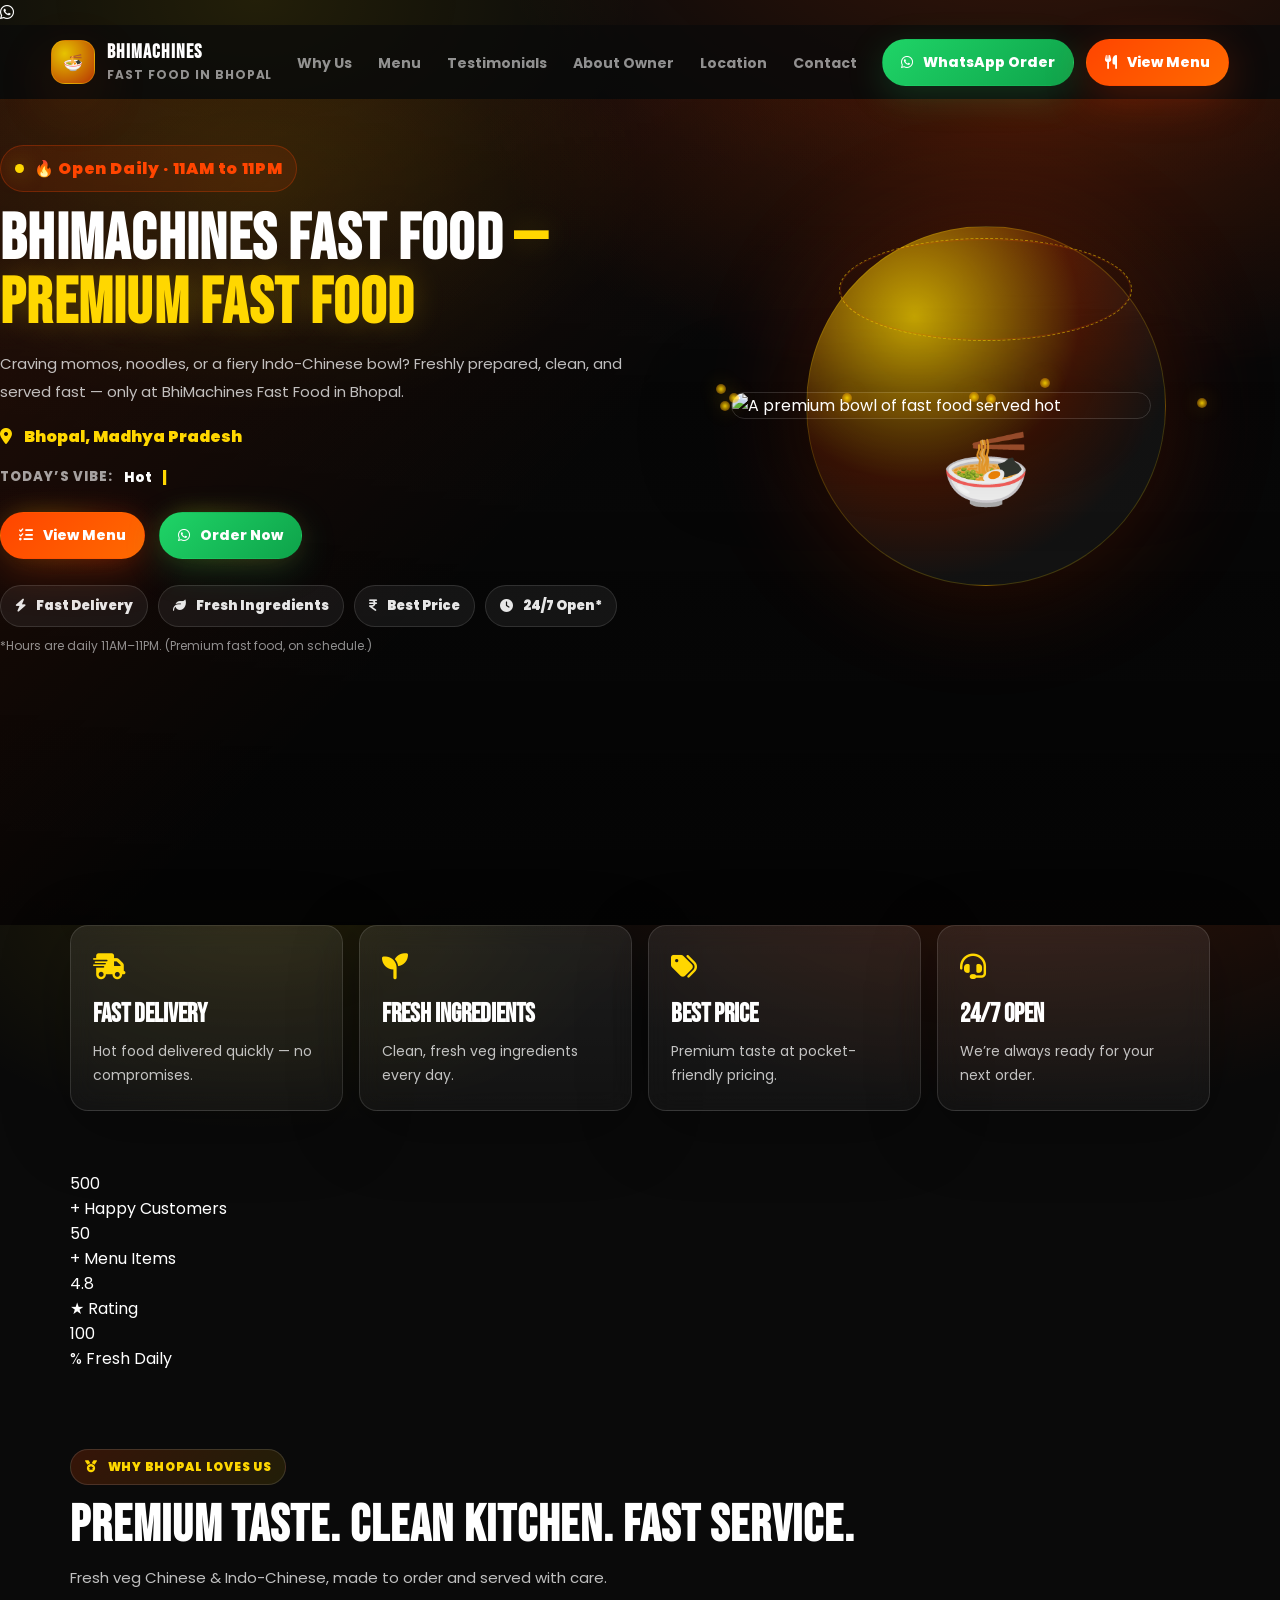
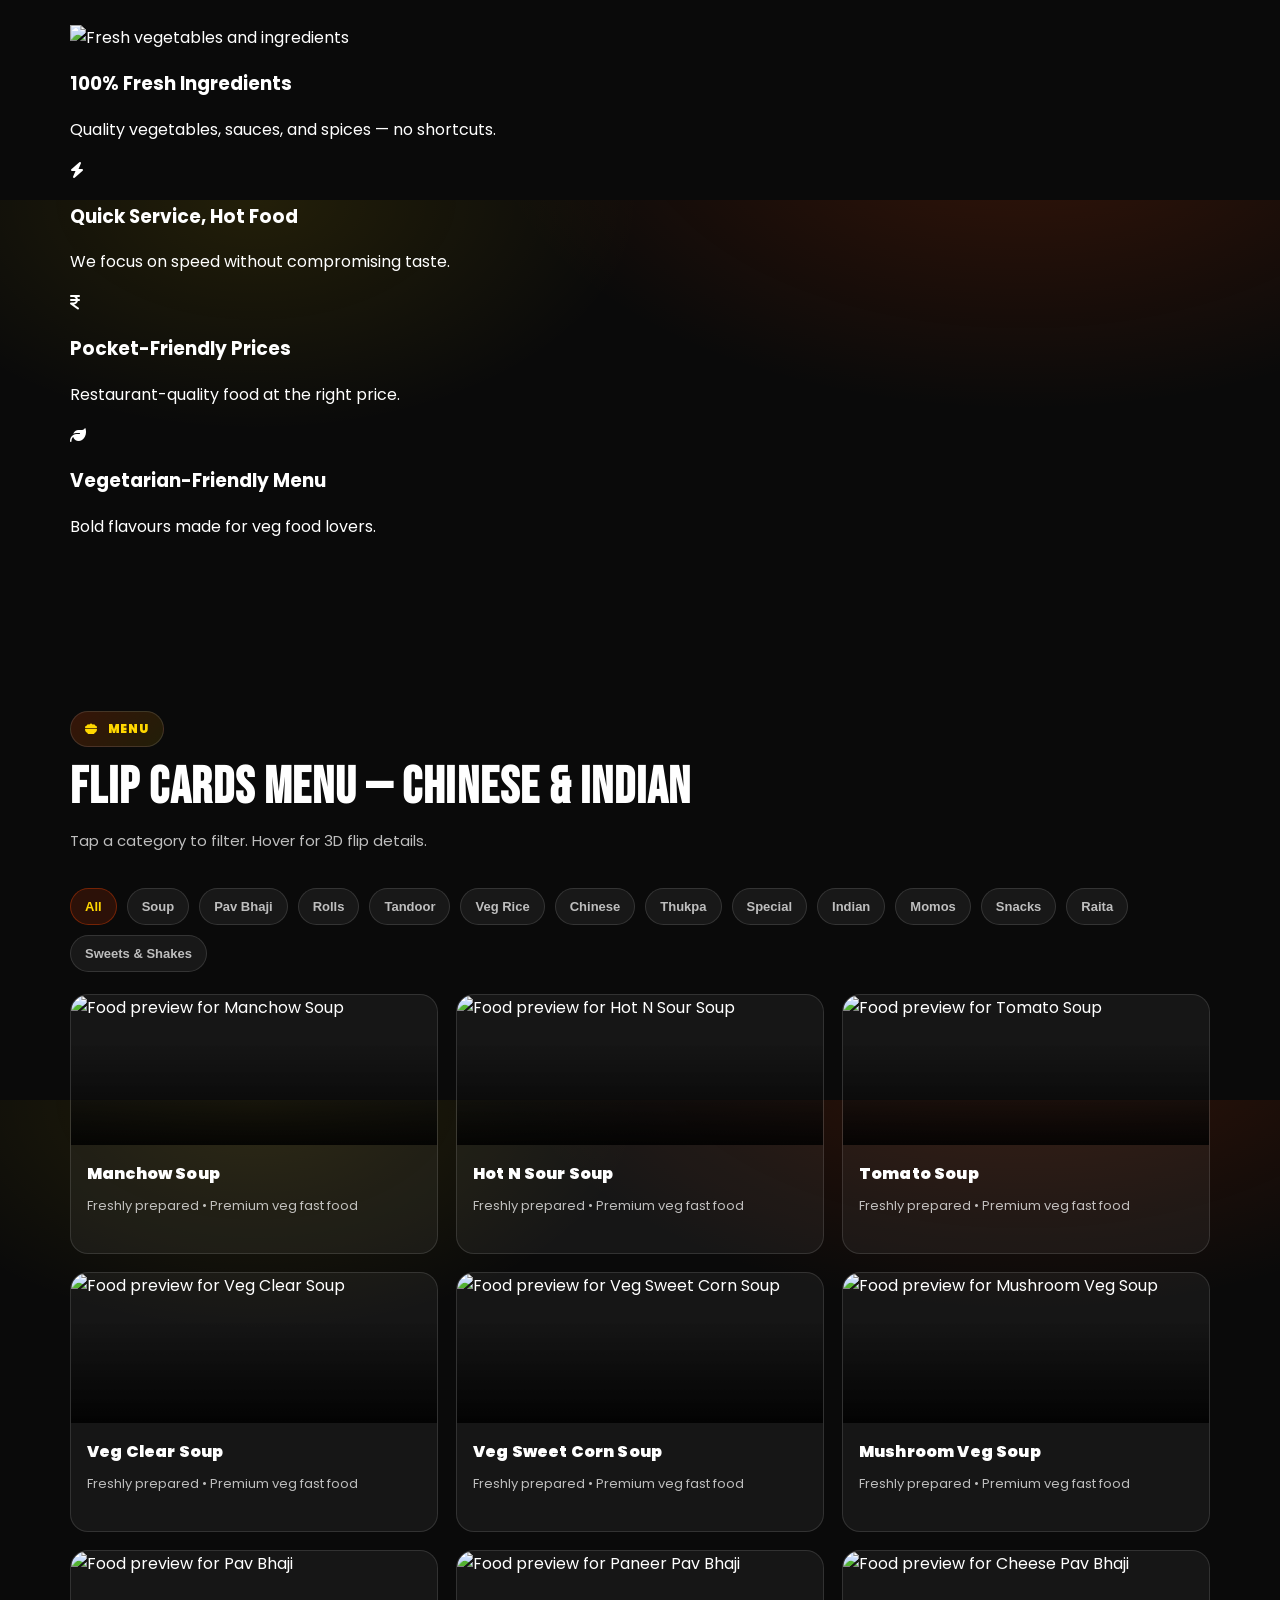
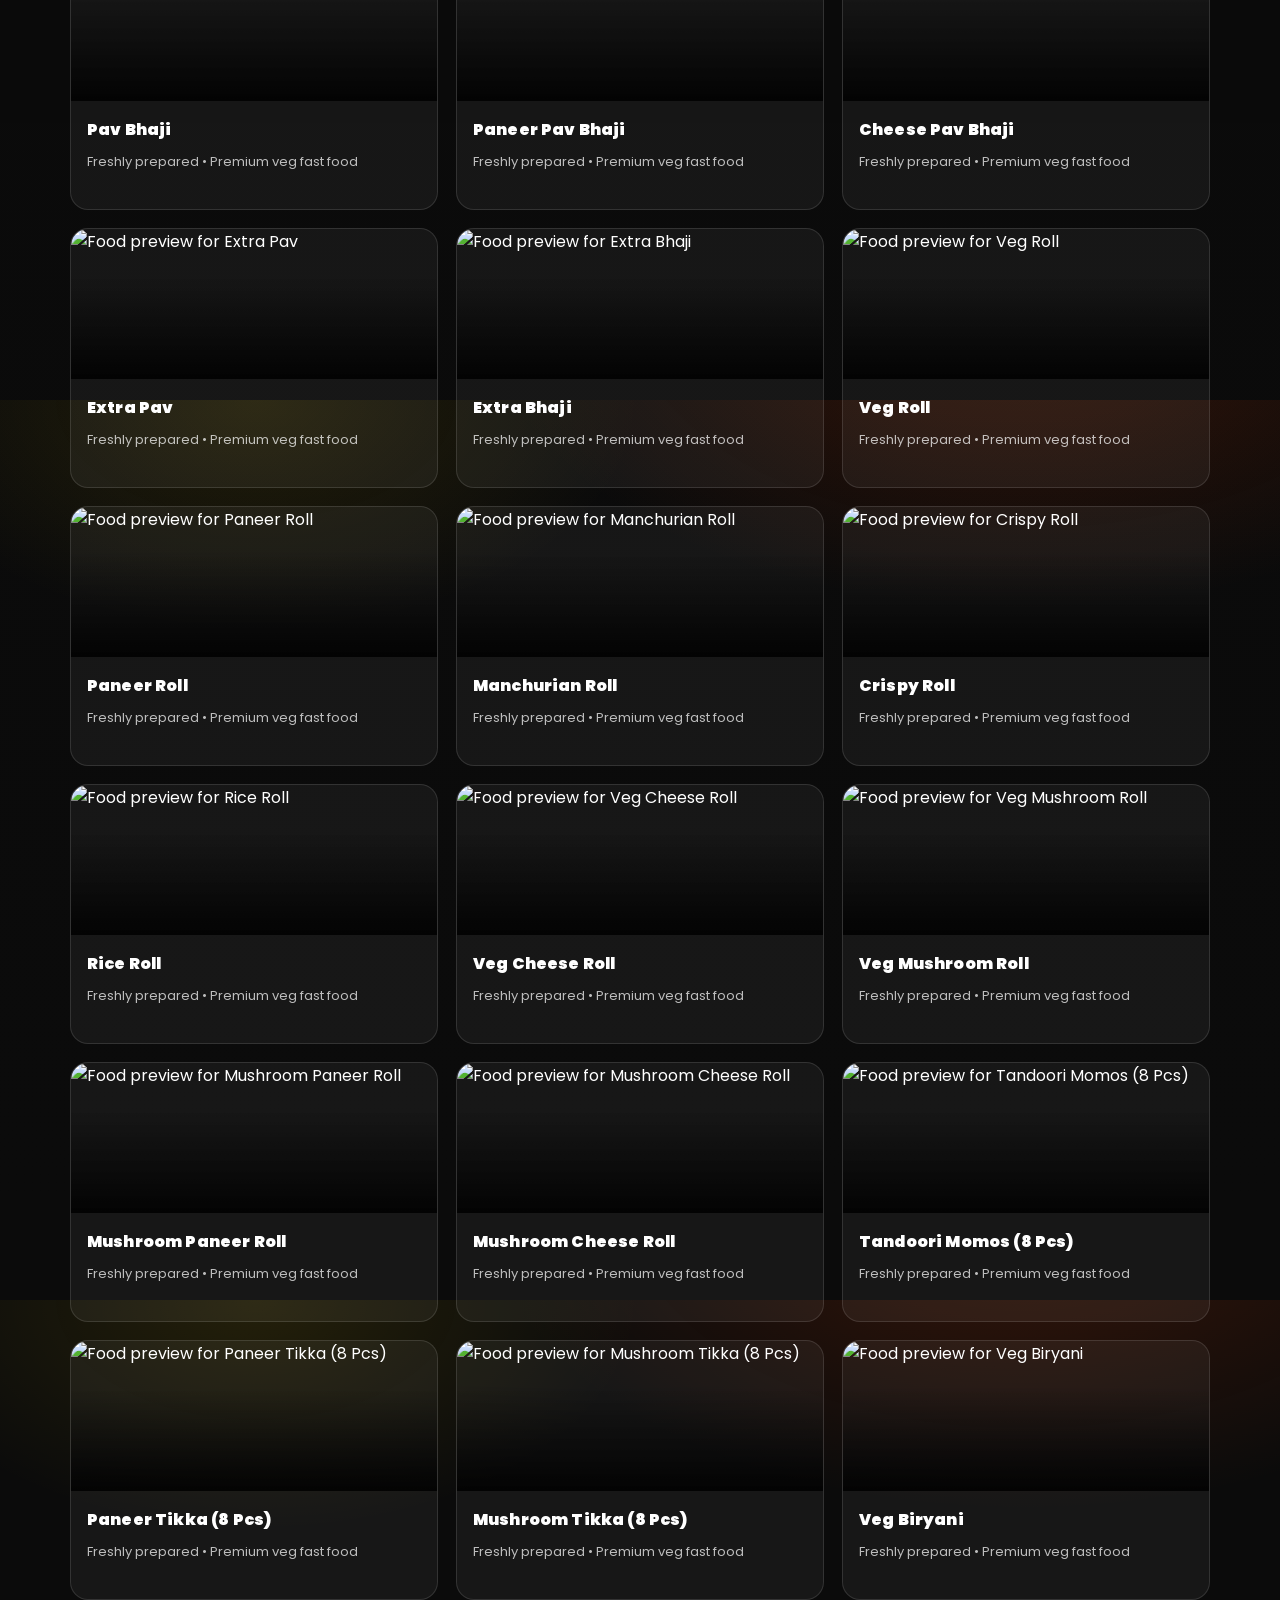
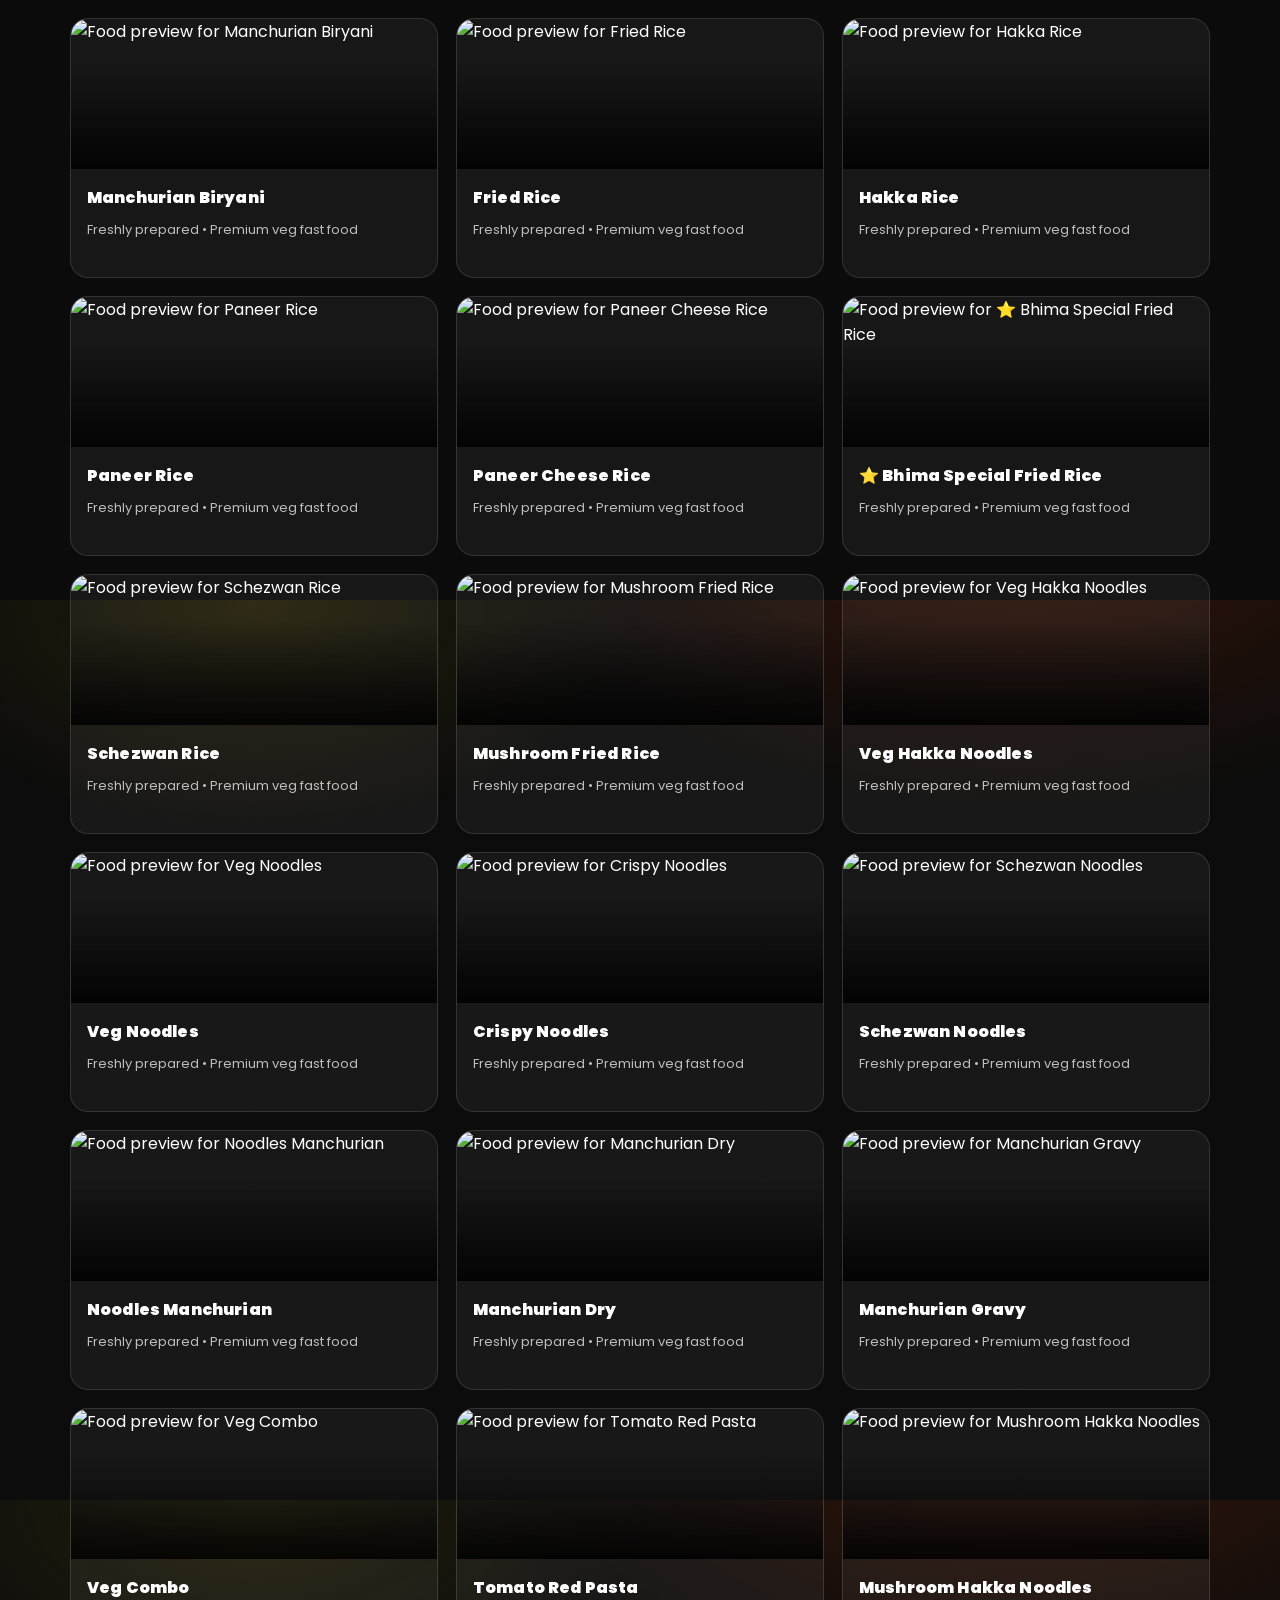
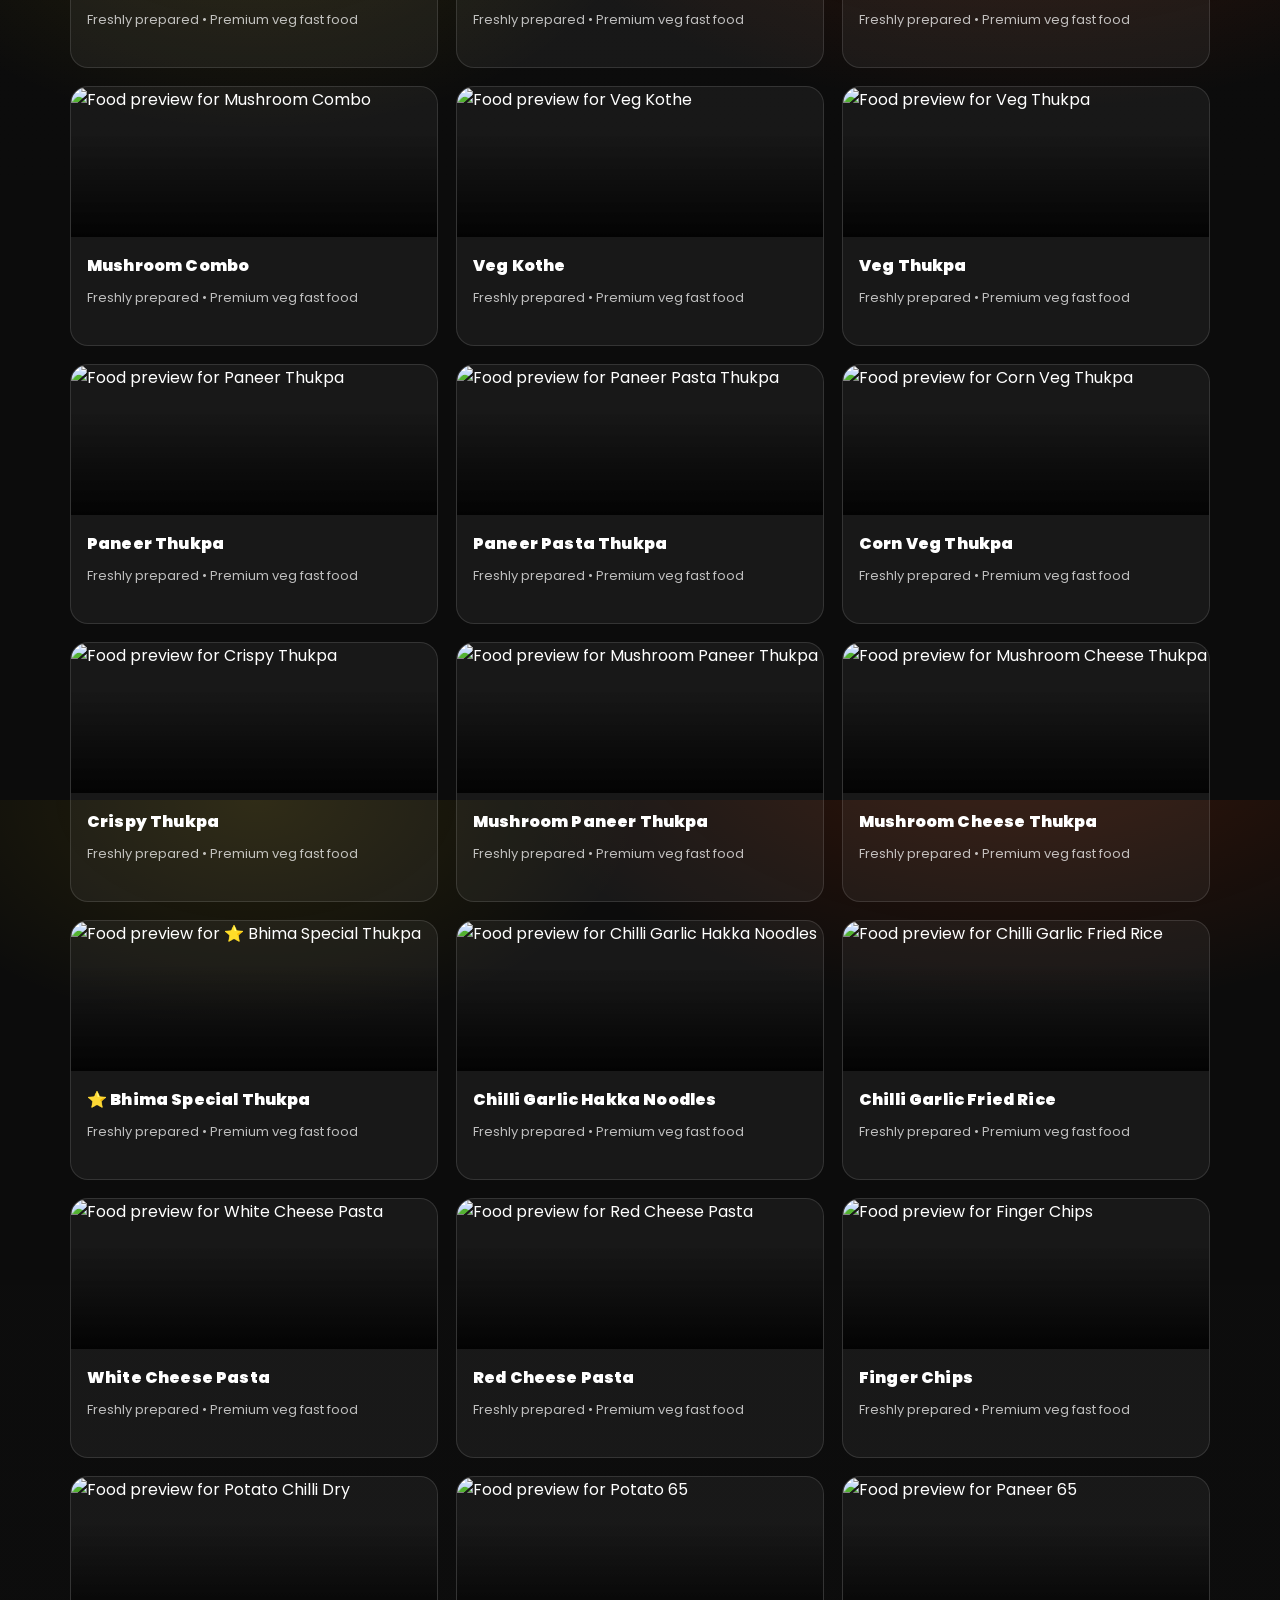
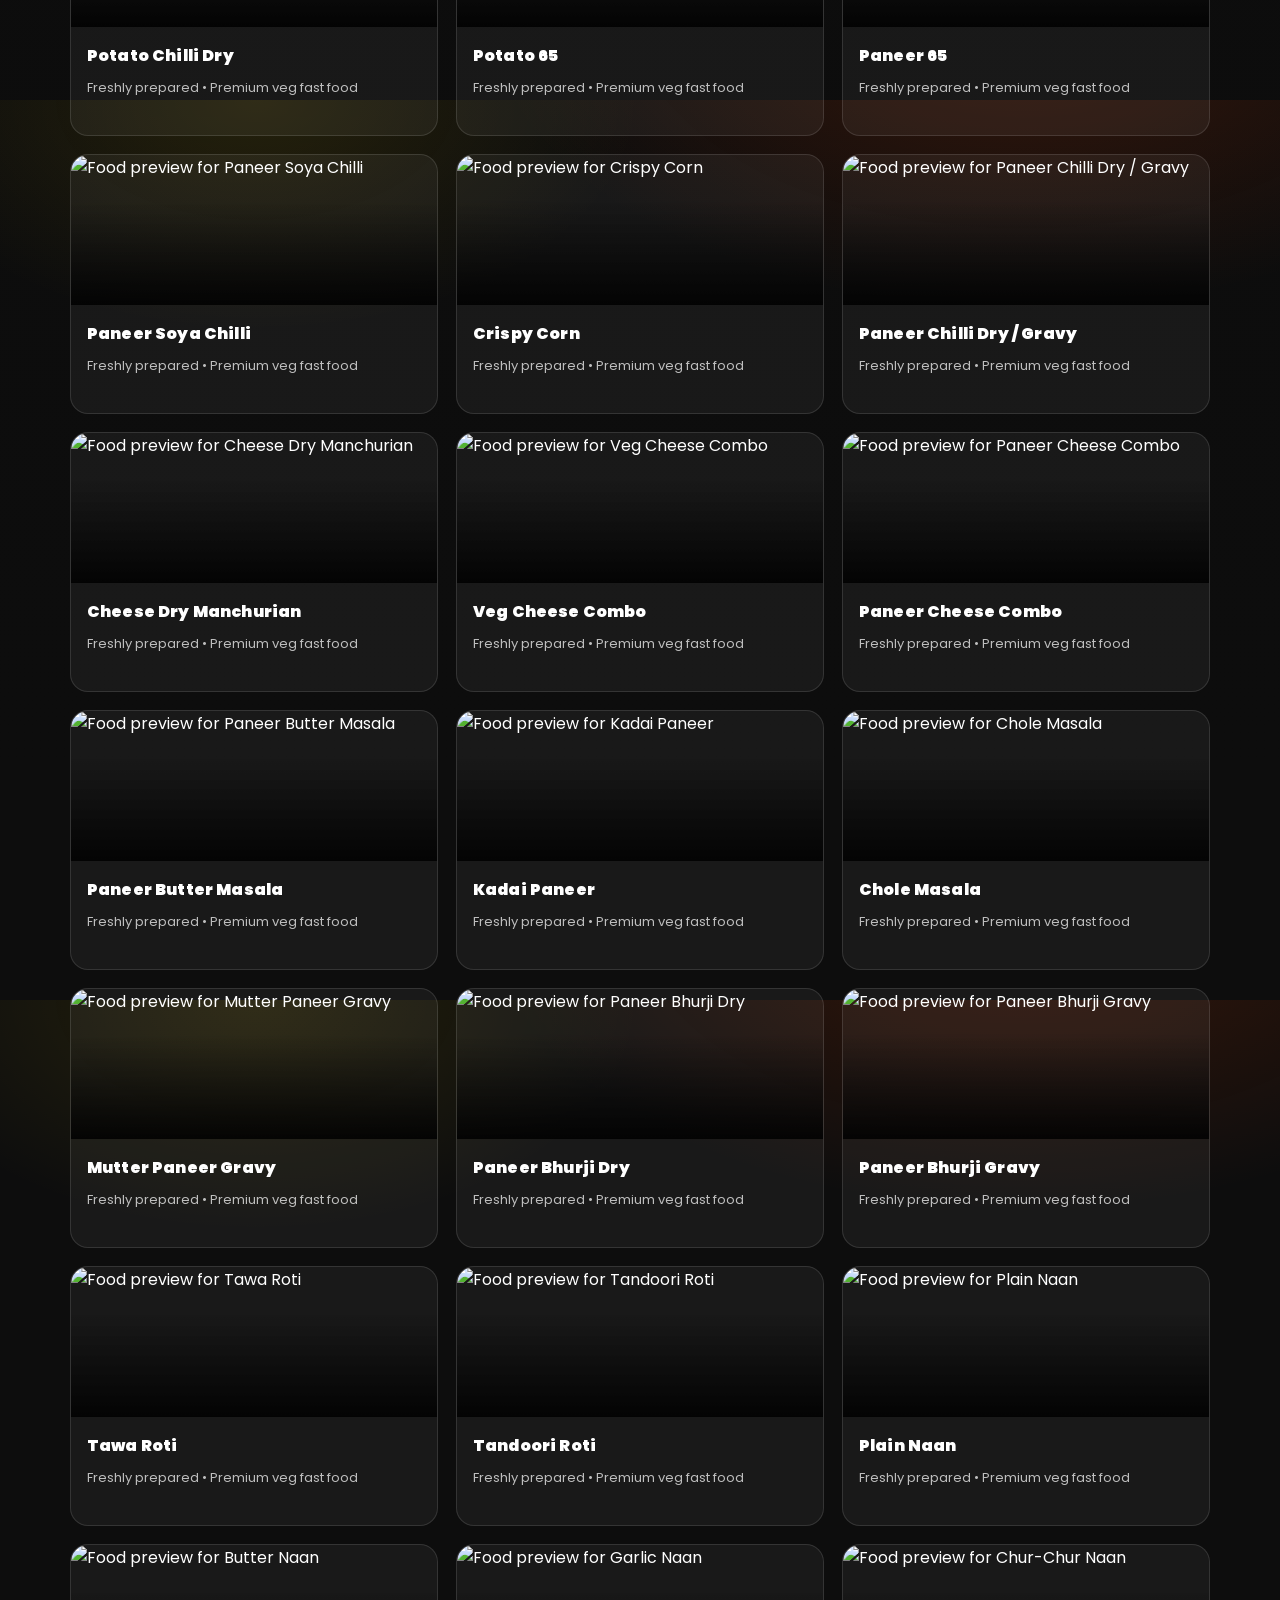
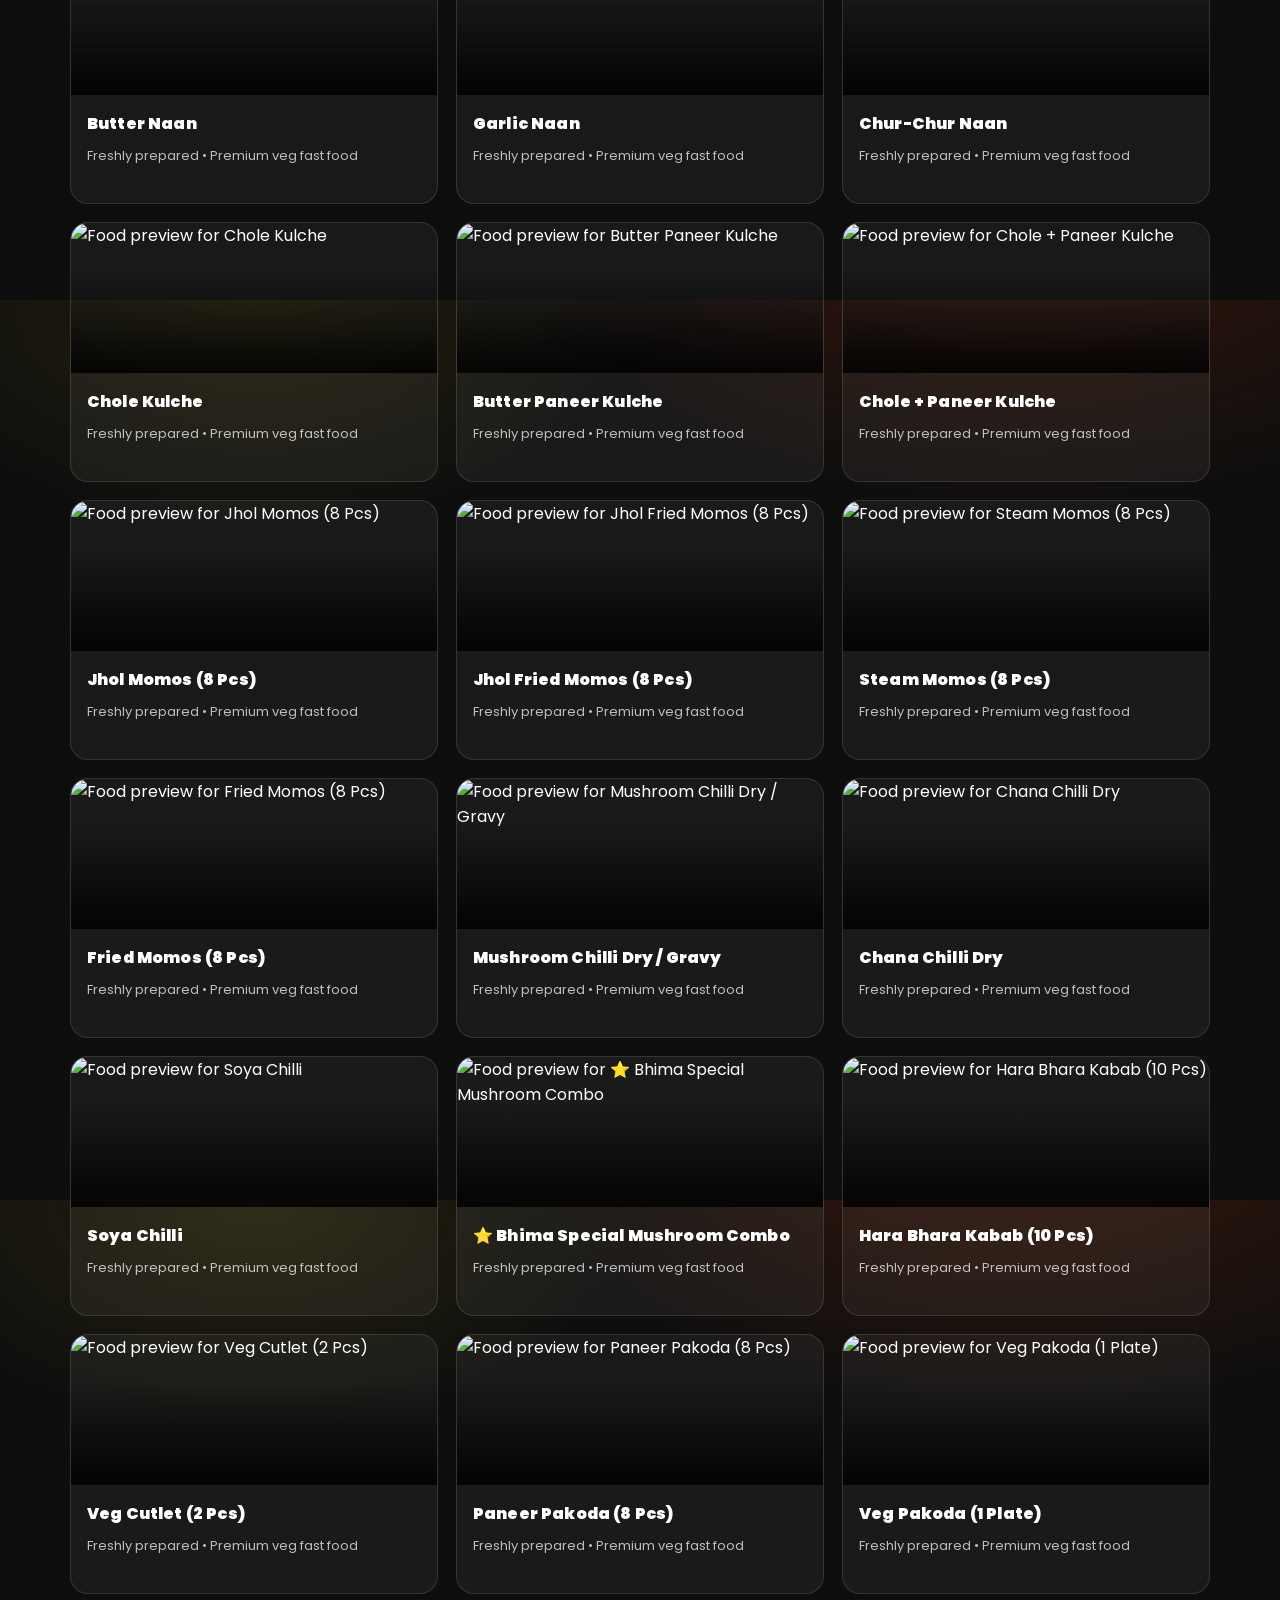
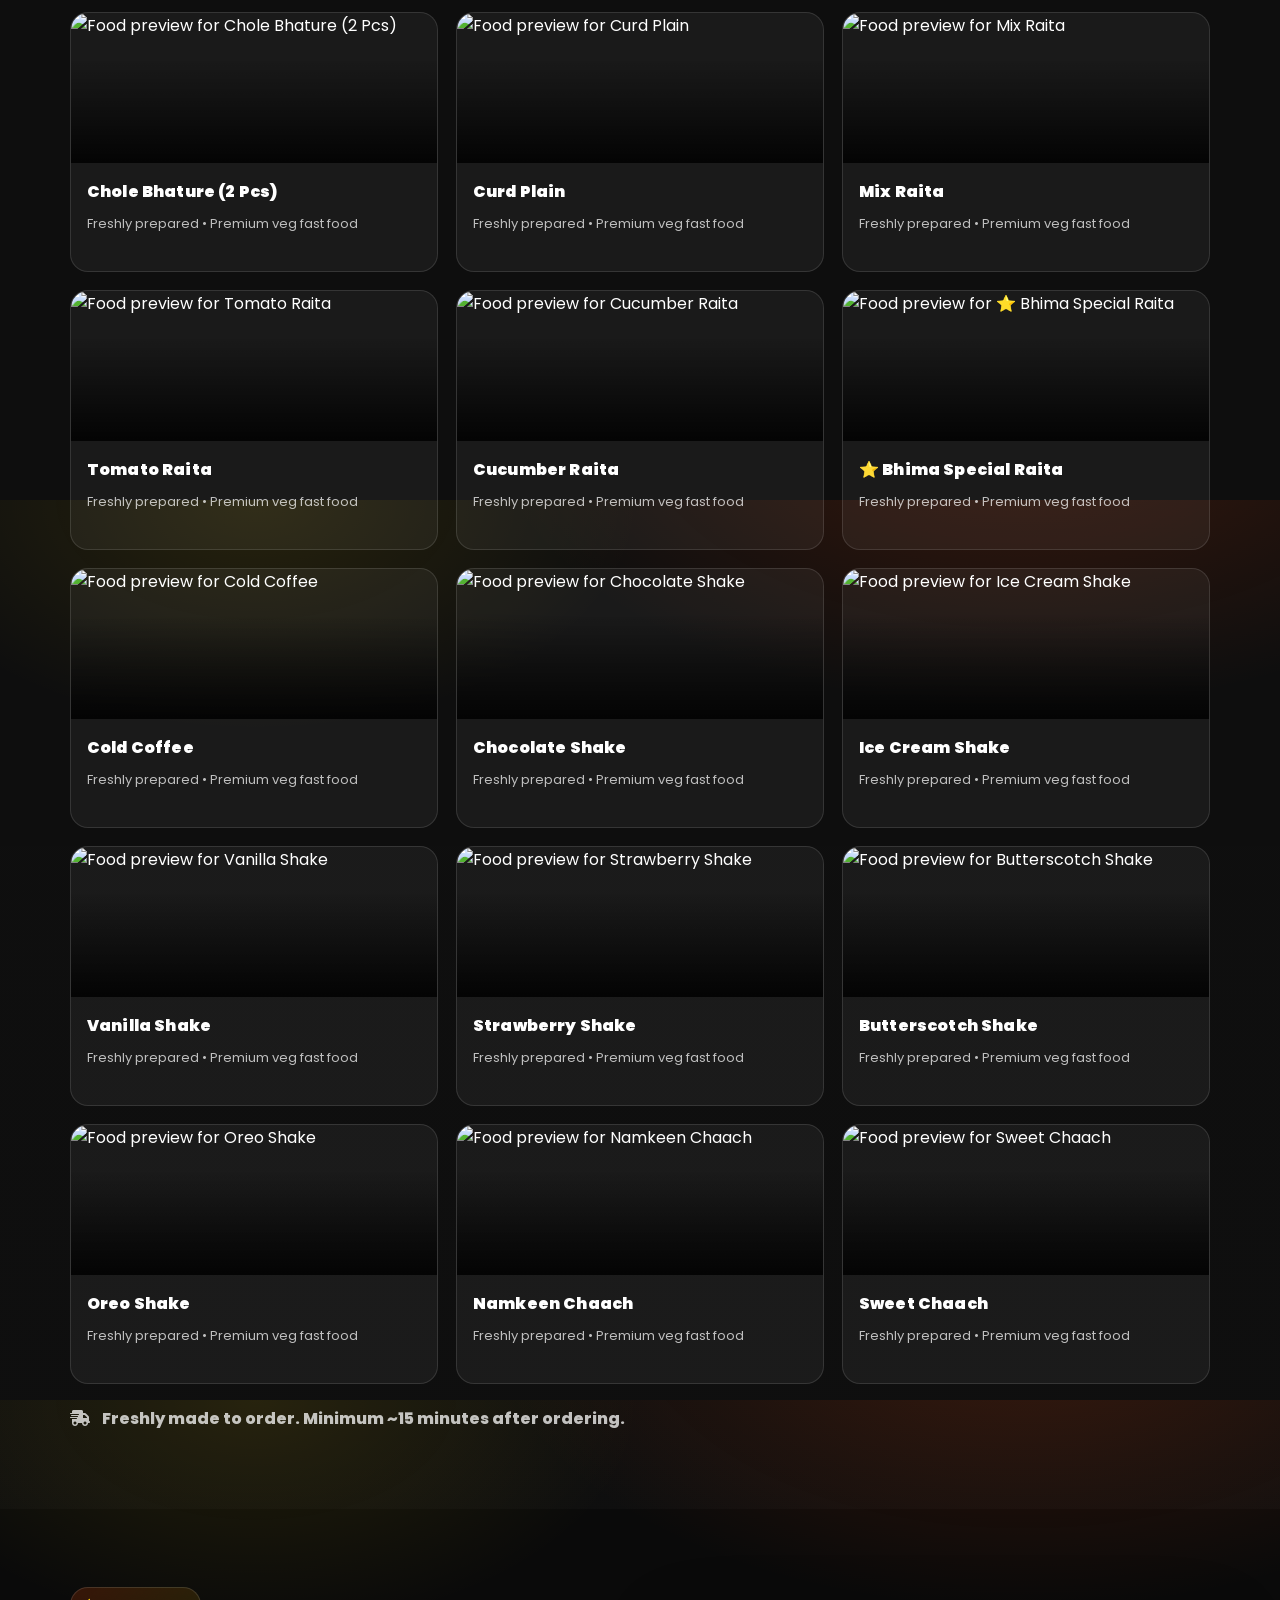
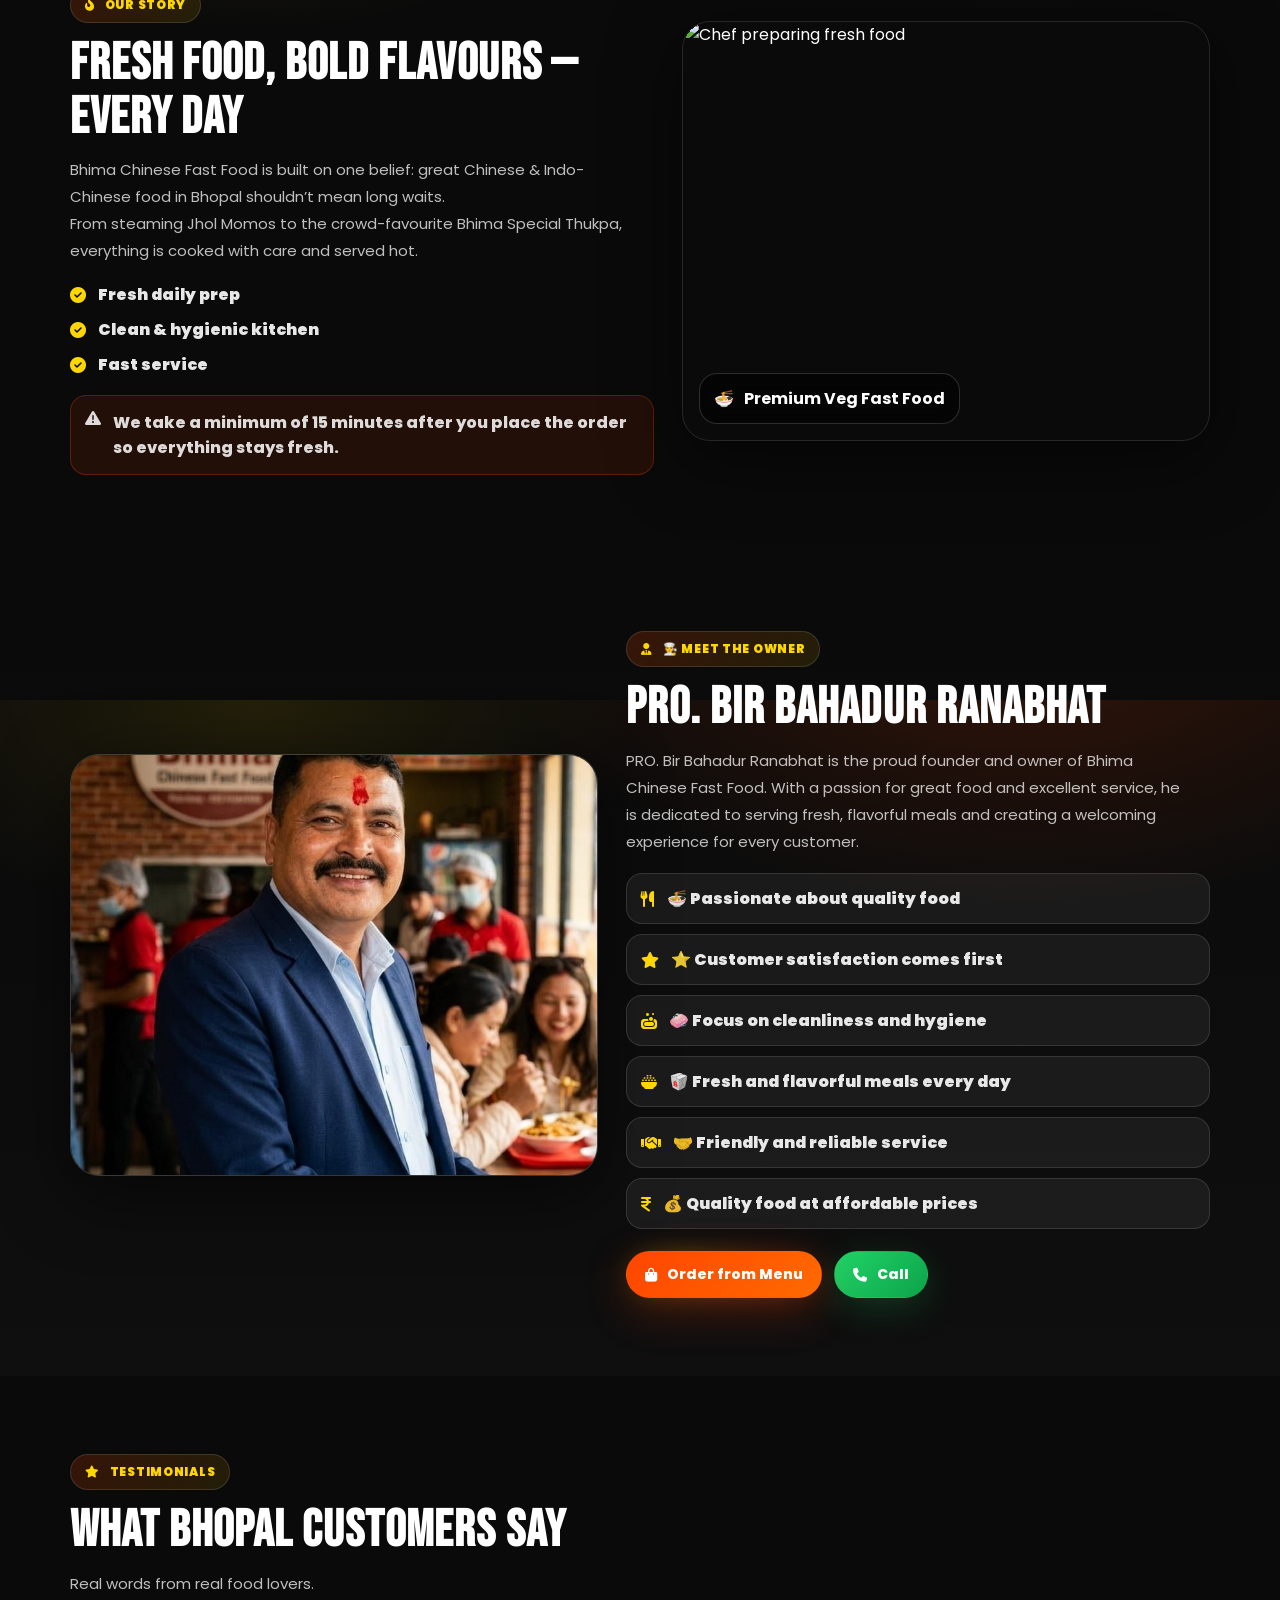
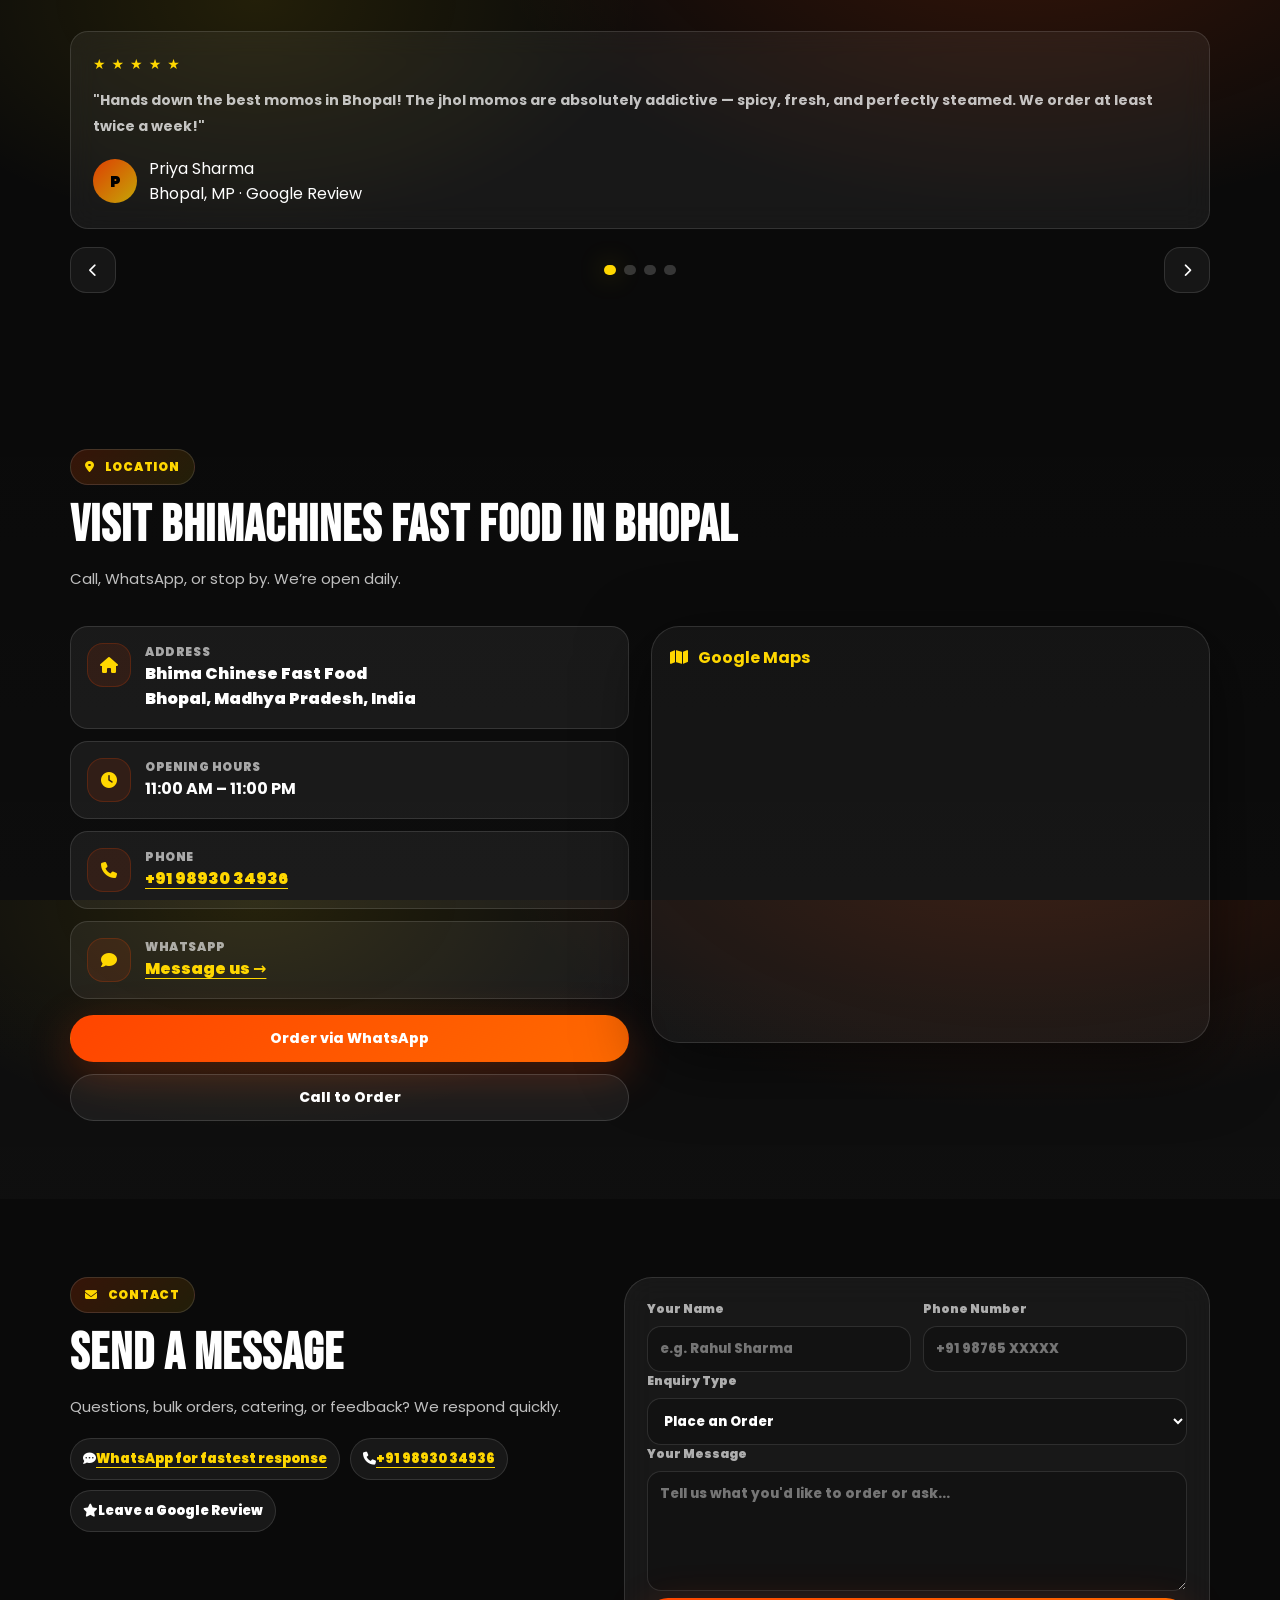
==== commit a0530d48: "yes" ====
--- a/index.html
+++ b/index.html
@@ -1,307 +1,652 @@
-<!doctype html>
+<!DOCTYPE html>
 <html lang="en">
 <head>
   <meta charset="UTF-8" />
   <meta name="viewport" content="width=device-width, initial-scale=1.0" />
   <meta http-equiv="X-UA-Compatible" content="IE=edge" />
 
+  <!-- Primary SEO -->
   <title>BhiMachines Fast Food | Delicious Fast Food in Bhopal</title>
-  <meta name="description" content="BhiMachines Fast Food in Bhopal serves fresh, fiery Chinese & Indian fast food—momos, noodles, thukpa, fried rice & more. Order via WhatsApp today." />
-  <meta name="keywords" content="fast food in Bhopal, Chinese restaurant Bhopal, momos in Bhopal, noodles in Bhopal, thukpa Bhopal, fried rice, Indo-Chinese food, vegan/veg Chinese food" />
+  <meta name="description" content="Premium fast food in Bhopal by BhiMachines Fast Food. Fresh veg Chinese, Indo-Chinese, momos, noodles, and more. Order via WhatsApp or call." />
+  <meta name="keywords" content="BhiMachines Fast Food, fast food in Bhopal, momos in Bhopal, noodles in Bhopal, Chinese fast food Bhopal, Indo-Chinese Bhopal" />
   <meta name="robots" content="index, follow" />
-  <meta name="theme-color" content="#FF4500" />
-  <link rel="canonical" href="https://bhimachinesebhopal.in/" />
-
-  <meta property="og:type" content="restaurant" />
+  <meta name="author" content="BhiMachines Fast Food" />
+  <meta name="theme-color" content="#0a0a0a" />
+
+  <!-- Canonical -->
+  <link rel="canonical" href="https://bhimachinesebhopal.com/" />
+
+  <!-- Open Graph / Social -->
+  <meta property="og:type" content="website" />
   <meta property="og:title" content="BhiMachines Fast Food | Delicious Fast Food in Bhopal" />
-  <meta property="og:description" content="Fresh Chinese & Indo-Chinese fast food in Bhopal—momos, noodles, thukpa, fried rice & more. Order now via WhatsApp." />
-  <meta property="og:url" content="https://bhimachinesebhopal.in/" />
-  <meta property="og:image" content="https://images.unsplash.com/photo-1540189549336-e6e99c3679fe?auto=format&fit=crop&w=1200&q=80" />
+  <meta property="og:description" content="Fresh veg fast food in Bhopal — momos, noodles, Indo-Chinese classics. Order now via WhatsApp or call." />
+  <meta property="og:url" content="https://bhimachinesebhopal.com/" />
   <meta property="og:site_name" content="BhiMachines Fast Food" />
+  <meta property="og:locale" content="en_IN" />
 
   <meta name="twitter:card" content="summary_large_image" />
   <meta name="twitter:title" content="BhiMachines Fast Food | Delicious Fast Food in Bhopal" />
-  <meta name="twitter:description" content="Fresh Chinese & Indo-Chinese fast food in Bhopal—momos, noodles, thukpa, fried rice & more. Order now via WhatsApp." />
-  <meta name="twitter:image" content="https://images.unsplash.com/photo-1540189549336-e6e99c3679fe?auto=format&fit=crop&w=1200&q=80" />
-
+  <meta name="twitter:description" content="Fresh veg fast food in Bhopal — momos, noodles, Indo-Chinese classics. Order now via WhatsApp or call." />
+
+  <!-- Preload fonts -->
+  <link rel="preconnect" href="https://fonts.googleapis.com" />
+  <link rel="preconnect" href="https://fonts.gstatic.com" crossorigin />
+  <link rel="preload" as="style" href="https://fonts.googleapis.com/css2?family=Bebas+Neue&family=Poppins:wght@300;400;500;600;700&display=swap" />
+  <link href="https://fonts.googleapis.com/css2?family=Bebas+Neue&family=Poppins:wght@300;400;500;600;700&display=swap" rel="stylesheet" />
+
+  <!-- JSON-LD Structured Data -->
   <script type="application/ld+json">
   {
     "@context": "https://schema.org",
-    "@graph": [
-      {
-        "@type": "LocalBusiness",
-        "name": "BhiMachines Fast Food",
-        "url": "https://bhimachinesebhopal.in/",
-        "address": {
-          "@type": "PostalAddress",
-          "addressLocality": "Bhopal",
-          "addressRegion": "Madhya Pradesh",
-          "addressCountry": "IN"
-        },
-        "telephone": "+919893034936",
-        "servesCuisine": ["Chinese", "Indo-Chinese", "Indian"]
-      },
-      {
-        "@type": "Restaurant",
-        "name": "BhiMachines Fast Food",
-        "description": "Fresh, fiery Chinese & Indo-Chinese fast food in Bhopal—momos, noodles, thukpa, fried rice & more.",
-        "url": "https://bhimachinesebhopal.in/",
-        "servesCuisine": ["Chinese", "Indo-Chinese", "Indian"],
-        "priceRange": "₹₹",
-        "openingHours": "Mo-Su 11:00-23:00",
-        "address": {
-          "@type": "PostalAddress",
-          "addressLocality": "Bhopal",
-          "addressRegion": "Madhya Pradesh",
-          "addressCountry": "IN"
-        },
-        "aggregateRating": {
-          "@type": "AggregateRating",
-          "ratingValue": "4.8",
-          "reviewCount": "500"
-        }
-      }
-    ]
+    "@type": "Restaurant",
+    "name": "BhiMachines Fast Food",
+    "description": "Premium fast food in Bhopal — fresh veg Chinese, Indo-Chinese, momos, noodles, and more.",
+    "url": "https://bhimachinesebhopal.com/",
+    "servesCuisine": ["Chinese", "Indo-Chinese", "Fast Food"],
+    "priceRange": "₹₹",
+    "address": {
+      "@type": "PostalAddress",
+      "addressLocality": "Bhopal",
+      "addressRegion": "Madhya Pradesh",
+      "addressCountry": "IN"
+    },
+    "openingHours": "Mo-Su 11:00-23:00",
+    "aggregateRating": {
+      "@type": "AggregateRating",
+      "ratingValue": "4.8",
+      "reviewCount": "500"
+    }
   }
   </script>
 
-  <link rel="preconnect" href="https://fonts.googleapis.com" />
-  <link rel="preconnect" href="https://fonts.gstatic.com" crossorigin />
-  <link href="https://fonts.googleapis.com/css2?family=Bebas+Neue&family=Poppins:wght@300;400;500;600;700;800;900&display=swap" rel="stylesheet" />
-
-  <link href="https://cdnjs.cloudflare.com/ajax/libs/aos/2.3.4/aos.css" rel="stylesheet" />
-
+  <!-- Sitemap hint -->
+  <!-- Sitemap: /sitemap.xml -->
+
+  <!-- Font Awesome (CDN only) -->
+  <link rel="stylesheet" href="https://cdnjs.cloudflare.com/ajax/libs/font-awesome/6.5.0/css/all.min.css" crossorigin="anonymous" referrerpolicy="no-referrer" />
+
+  <!-- Styles -->
   <link rel="stylesheet" href="css/style.css" />
   <link rel="stylesheet" href="css/animations.css" />
+
+  <!-- Defer non-critical JS -->
+  <script defer src="js/animations.js"></script>
+  <script defer src="js/main.js"></script>
 </head>
 
 <body>
   <a href="#main-content" class="skip-link">Skip to main content</a>
 
+  <!-- WhatsApp sticky button -->
   <a
     href="https://wa.link/1v4w39"
     id="wa-sticky"
     aria-label="Order on WhatsApp"
     title="Order on WhatsApp – BhiMachines Fast Food"
     target="_blank"
-    rel="noopener noreferrer"
-  >
-    <svg viewBox="0 0 24 24" aria-hidden="true">
-      <path d="M17.472 14.382c-.297-.149-1.758-.867-2.03-.967-.273-.099-.471-.148-.67.15-.197.297-.767.966-.94 1.164-.173.199-.347.223-.644.075-.297-.15-1.255-.463-2.39-1.475-.883-.788-1.48-1.761-1.653-2.059-.173-.297-.018-.458.13-.606.134-.133.298-.347.446-.52.149-.174.198-.298.298-.497.099-.198.05-.371-.025-.52-.075-.149-.669-1.612-.916-2.207-.242-.579-.487-.5-.669-.51-.173-.008-.371-.01-.57-.01-.198 0-.52.074-.792.372-.272.297-1.04 1.016-1.04 2.479 0 1.462 1.065 2.875 1.213 3.074.149.198 2.096 3.2 5.077 4.487.709.306 1.262.489 1.694.625.712.227 1.36.195 1.871.118.571-.085 1.758-.719 2.006-1.413.248-.694.248-1.289.173-1.413-.074-.124-.272-.198-.57-.347z"/>
-      <path d="M12 0C5.373 0 0 5.373 0 12c0 2.124.558 4.121 1.533 5.853L.057 23.571a.75.75 0 0 0 .923.923l5.718-1.476A11.952 11.952 0 0 0 12 24c6.627 0 12-5.373 12-12S18.627 0 12 0zm0 22c-1.96 0-3.793-.553-5.35-1.508l-.383-.23-3.394.876.892-3.256-.255-.4A9.956 9.956 0 0 1 2 12C2 6.477 6.477 2 12 2s10 4.477 10 10-4.477 10-10 10z"/>
-    </svg>
+    rel="noopener noreferrer">
+    <i class="fa-brands fa-whatsapp" aria-hidden="true"></i>
   </a>
 
   <header>
     <nav class="nav" role="navigation" aria-label="Main navigation">
-      <a class="logo" href="#" aria-label="BhiMachines Fast Food – Home">
-        <div class="logo-circle" aria-hidden="true">🍜</div>
-        <div class="logo-text">
-          <span class="brand">BhiMachines Fast Food</span>
-          <span class="tagline">Bhopal's Favourite Fast Food</span>
-        </div>
+      <a href="#top" class="brand" aria-label="BhiMachines Fast Food - Home">
+        <span class="brand-mark" aria-hidden="true">🍜</span>
+        <span class="brand-text">
+          <span class="brand-name">BhiMachines</span>
+          <span class="brand-tag">Fast Food in Bhopal</span>
+        </span>
       </a>
 
-      <ul class="nav-links" aria-label="Navigation links">
-        <li><a href="#features">Why Us</a></li>
+      <ul class="nav-links" aria-label="Site links">
+        <li><a href="#why">Why Us</a></li>
         <li><a href="#menu">Menu</a></li>
-        <li><a href="#testimonials">Reviews</a></li>
+        <li><a href="#testimonials">Testimonials</a></li>
+        <li><a href="#owner">About Owner</a></li>
         <li><a href="#location">Location</a></li>
         <li><a href="#contact">Contact</a></li>
       </ul>
 
       <div class="nav-right">
-        <a
-          href="https://wa.link/1v4w39"
-          class="btn-wa"
-          aria-label="Order via WhatsApp"
-          target="_blank"
-          rel="noopener noreferrer"
-        >
-          <svg class="wa-icon" viewBox="0 0 24 24" aria-hidden="true">
-            <path d="M17.472 14.382c-.297-.149-1.758-.867-2.03-.967-.273-.099-.471-.148-.67.15-.197.297-.767.966-.94 1.164-.173.199-.347.223-.644.075-.297-.15-1.255-.463-2.39-1.475-.883-.788-1.48-1.761-1.653-2.059-.173-.297-.018-.458.13-.606.134-.133.298-.347.446-.52.149-.174.198-.298.298-.497.099-.198.05-.371-.025-.52-.075-.149-.669-1.612-.916-2.207-.242-.579-.487-.5-.669-.51-.173-.008-.371-.01-.57-.01-.198 0-.52.074-.792.372-.272.297-1.04 1.016-1.04 2.479 0 1.462 1.065 2.875 1.213 3.074.149.198 2.096 3.2 5.077 4.487.709.306 1.262.489 1.694.625.712.227 1.36.195 1.871.118.571-.085 1.758-.719 2.006-1.413.248-.694.248-1.289.173-1.413-.074-.124-.272-.198-.57-.347z"/>
-            <path d="M12 0C5.373 0 0 5.373 0 12c0 2.124.558 4.121 1.533 5.853L.057 23.571a.75.75 0 0 0 .923.923l5.718-1.476A11.952 11.952 0 0 0 12 24c6.627 0 12-5.373 12-12S18.627 0 12 0zm0 22c-1.96 0-3.793-.553-5.35-1.508l-.383-.23-3.394.876.892-3.256-.255-.4A9.956 9.956 0 0 1 2 12C2 6.477 6.477 2 12 2s10 4.477 10 10-4.477 10-10 10z"/>
-          </svg>
-          WhatsApp Order
+        <a href="https://wa.link/1v4w39" class="btn btn-wa" target="_blank" rel="noopener noreferrer" aria-label="Order via WhatsApp">
+          <i class="fa-brands fa-whatsapp" aria-hidden="true"></i>
+          <span>WhatsApp Order</span>
         </a>
 
-        <button class="nav-menu-btn" type="button" data-scrollto="#menu">View Menu</button>
-
-        <button class="nav-menu-btn nav-cart" type="button" onclick="openCartModal()">
-          🛒 Order Cart
-          <span id="cart-badge" class="cart-badge" aria-hidden="true">0</span>
-        </button>
-
-        <button class="hamburger" type="button" aria-label="Open menu" aria-controls="mobile-menu" aria-expanded="false">
+        <a class="btn btn-primary" href="#menu" aria-label="View menu">
+          <i class="fa-solid fa-utensils" aria-hidden="true"></i>
+          <span>View Menu</span>
+        </a>
+
+        <button class="hamburger" id="hamburgerBtn" aria-label="Open mobile menu" aria-expanded="false">
           <span></span><span></span><span></span>
         </button>
       </div>
     </nav>
 
-    <div id="mobile-menu" class="mobile-menu" aria-label="Mobile navigation" hidden>
-      <ul>
-        <li><a href="#features">Why Us</a></li>
+    <!-- Mobile drawer -->
+    <div class="mobile-drawer" id="mobileDrawer" aria-hidden="true">
+      <div class="mobile-drawer__inner">
+        <a class="mobile-drawer__logo" href="#top" aria-label="BhiMachines Fast Food - Home">
+          <span aria-hidden="true">🍜</span>
+          <strong>BhiMachines</strong>
+        </a>
+        <a href="#why" class="mobile-link">Why Us</a>
+        <a href="#menu" class="mobile-link">Menu</a>
+        <a href="#testimonials" class="mobile-link">Testimonials</a>
+        <a href="#owner" class="mobile-link">About Owner</a>
+        <a href="#location" class="mobile-link">Location</a>
+        <a href="#contact" class="mobile-link">Contact</a>
+        <a href="https://wa.link/1v4w39" class="btn btn-wa btn-full" target="_blank" rel="noopener noreferrer" aria-label="Order on WhatsApp">
+          <i class="fa-brands fa-whatsapp" aria-hidden="true"></i>
+          <span>Order on WhatsApp</span>
+        </a>
+      </div>
+    </div>
+  </header>
+
+  <main id="main-content">
+    <!-- HERO -->
+    <section id="hero" class="hero" aria-label="Welcome to BhiMachines Fast Food">
+      <div class="hero-bg" aria-hidden="true"></div>
+      <div class="hero-overlay" aria-hidden="true"></div>
+
+      <div class="hero-grid">
+        <div class="hero-copy reveal" data-reveal>
+          <div class="hero-badge" aria-label="Open daily badge">
+            <span class="dot" aria-hidden="true"></span>
+            <span>🔥 Open Daily · 11AM to 11PM</span>
+          </div>
+
+          <h1 class="hero-title">
+            BhiMachines Fast Food
+            <span class="hero-title__accent">— Premium</span>
+            <span class="hero-title__accent">Fast Food</span>
+          </h1>
+
+          <p class="hero-sub">
+            Craving momos, noodles, or a fiery Indo-Chinese bowl? Freshly prepared, clean, and served fast — only at BhiMachines Fast Food in Bhopal.
+          </p>
+
+          <div class="hero-location" aria-label="Location">
+            <i class="fa-solid fa-location-dot" aria-hidden="true"></i>
+            <span>Bhopal, Madhya Pradesh</span>
+          </div>
+
+          <div class="hero-type">
+            <span class="hero-type__label">Today’s vibe:</span>
+            <span class="hero-type__text" aria-live="polite">Fresh & Fiery</span>
+            <span class="type-caret" aria-hidden="true">|</span>
+          </div>
+
+          <div class="hero-cta">
+            <a class="btn btn-primary btn-pulse" href="#menu" aria-label="View menu">
+              <i class="fa-solid fa-list-check" aria-hidden="true"></i>
+              <span>View Menu</span>
+            </a>
+            <a class="btn btn-wa btn-pulse" href="https://wa.link/1v4w39" target="_blank" rel="noopener noreferrer" aria-label="Order now on WhatsApp">
+              <i class="fa-brands fa-whatsapp" aria-hidden="true"></i>
+              <span>Order Now</span>
+            </a>
+          </div>
+
+          <div class="hero-facts" aria-label="Quick highlights">
+            <div class="fact-pill"><i class="fa-solid fa-bolt" aria-hidden="true"></i> <span>Fast Delivery</span></div>
+            <div class="fact-pill"><i class="fa-solid fa-leaf" aria-hidden="true"></i> <span>Fresh Ingredients</span></div>
+            <div class="fact-pill"><i class="fa-solid fa-indian-rupee-sign" aria-hidden="true"></i> <span>Best Price</span></div>
+            <div class="fact-pill"><i class="fa-solid fa-clock" aria-hidden="true"></i> <span>24/7 Open*</span></div>
+          </div>
+          <p class="hero-note" aria-label="Note">*Hours are daily 11AM–11PM. (Premium fast food, on schedule.)</p>
+        </div>
+
+        <div class="hero-visual reveal" data-reveal>
+          <div class="hero-tilt" id="heroTilt" aria-label="3D food visual">
+            <div class="hero-tilt__inner" id="heroTiltInner">
+              <figure class="hero-food" aria-label="Featured food">
+                <div class="food-plate" aria-hidden="true">
+                  <div class="food-plate__ring"></div>
+                  <div class="food-plate__emoji">🍜</div>
+                </div>
+                <img
+                  class="hero-food__img"
+                  src="https://images.unsplash.com/photo-1540189549336-e6e99c3679fe?auto=format&fit=crop&w=900&q=80"
+                  alt="A premium bowl of fast food served hot"
+                  loading="eager"
+                />
+              </figure>
+            </div>
+          </div>
+
+          <div class="particles" aria-hidden="true">
+            <span class="particle"></span><span class="particle"></span><span class="particle"></span><span class="particle"></span>
+            <span class="particle"></span><span class="particle"></span><span class="particle"></span><span class="particle"></span>
+          </div>
+        </div>
+      </div>
+    </section>
+
+    <!-- FEATURES STRIP -->
+    <section class="features" aria-label="Key features">
+      <div class="container">
+        <div class="features-grid">
+          <article class="feature-card reveal" data-reveal>
+            <div class="feature-icon"><i class="fa-solid fa-truck-fast" aria-hidden="true"></i></div>
+            <h2>Fast Delivery</h2>
+            <p>Hot food delivered quickly — no compromises.</p>
+          </article>
+          <article class="feature-card reveal" data-reveal>
+            <div class="feature-icon"><i class="fa-solid fa-seedling" aria-hidden="true"></i></div>
+            <h2>Fresh Ingredients</h2>
+            <p>Clean, fresh veg ingredients every day.</p>
+          </article>
+          <article class="feature-card reveal" data-reveal>
+            <div class="feature-icon"><i class="fa-solid fa-tags" aria-hidden="true"></i></div>
+            <h2>Best Price</h2>
+            <p>Premium taste at pocket-friendly pricing.</p>
+          </article>
+          <article class="feature-card reveal" data-reveal>
+            <div class="feature-icon"><i class="fa-solid fa-headset" aria-hidden="true"></i></div>
+            <h2>24/7 Open</h2>
+            <p>We’re always ready for your next order.</p>
+          </article>
+        </div>
+      </div>
+    </section>
+
+    <!-- STATS -->
+    <section class="stats" aria-label="Store stats">
+      <div class="container stats-grid">
+        <div class="stat">
+          <div class="stat-num" data-counter="500">0</div>
+          <div class="stat-label">+ Happy Customers</div>
+        </div>
+        <div class="stat">
+          <div class="stat-num" data-counter="50">0</div>
+          <div class="stat-label">+ Menu Items</div>
+        </div>
+        <div class="stat">
+          <div class="stat-num" data-counter="4.8" data-counter-decimals="1">0</div>
+          <div class="stat-label">★ Rating</div>
+        </div>
+        <div class="stat">
+          <div class="stat-num" data-counter="100">0</div>
+          <div class="stat-label">% Fresh Daily</div>
+        </div>
+      </div>
+    </section>
+
+    <!-- WHY -->
+    <section id="why" class="section" aria-labelledby="why-title">
+      <div class="container">
+        <div class="section-head reveal" data-reveal>
+          <div class="kicker"><i class="fa-solid fa-medal" aria-hidden="true"></i> Why Bhopal Loves Us</div>
+          <h2 class="section-title" id="why-title">Premium Taste. Clean Kitchen. Fast Service.</h2>
+          <p class="section-sub">Fresh veg Chinese & Indo-Chinese, made to order and served with care.</p>
+        </div>
+
+        <div class="why-grid">
+          <article class="glass-card reveal" data-reveal>
+            <div class="glass-image">
+              <img
+                src="https://images.unsplash.com/photo-1526318472351-c75fcf070305?auto=format&fit=crop&w=900&q=80"
+                alt="Fresh vegetables and ingredients"
+                loading="lazy"
+              />
+            </div>
+            <h3>100% Fresh Ingredients</h3>
+            <p>Quality vegetables, sauces, and spices — no shortcuts.</p>
+          </article>
+          <article class="glass-card reveal" data-reveal>
+            <div class="glass-icon"><i class="fa-solid fa-bolt" aria-hidden="true"></i></div>
+            <h3>Quick Service, Hot Food</h3>
+            <p>We focus on speed without compromising taste.</p>
+          </article>
+          <article class="glass-card reveal" data-reveal>
+            <div class="glass-icon"><i class="fa-solid fa-indian-rupee-sign" aria-hidden="true"></i></div>
+            <h3>Pocket-Friendly Prices</h3>
+            <p>Restaurant-quality food at the right price.</p>
+          </article>
+          <article class="glass-card reveal" data-reveal>
+            <div class="glass-icon"><i class="fa-solid fa-leaf" aria-hidden="true"></i></div>
+            <h3>Vegetarian-Friendly Menu</h3>
+            <p>Bold flavours made for veg food lovers.</p>
+          </article>
+        </div>
+      </div>
+    </section>
+
+    <!-- MENU -->
+    <section id="menu" class="section section--dark" aria-labelledby="menu-title">
+      <div class="container">
+        <div class="section-head reveal" data-reveal>
+          <div class="kicker"><i class="fa-solid fa-bowl-food" aria-hidden="true"></i> Menu</div>
+          <h2 class="section-title" id="menu-title">Flip Cards Menu — Chinese & Indian</h2>
+          <p class="section-sub">Tap a category to filter. Hover for 3D flip details.</p>
+        </div>
+
+        <div class="menu-filters reveal" data-reveal" aria-label="Menu category filters">
+          <button class="filter-btn is-active" type="button" data-filter="all" aria-label="Show all menu items">All</button>
+          <button class="filter-btn" type="button" data-filter="soup">Soup</button>
+          <button class="filter-btn" type="button" data-filter="pavbhaji">Pav Bhaji</button>
+          <button class="filter-btn" type="button" data-filter="rolls">Rolls</button>
+          <button class="filter-btn" type="button" data-filter="tandoor">Tandoor</button>
+          <button class="filter-btn" type="button" data-filter="vegrice">Veg Rice</button>
+          <button class="filter-btn" type="button" data-filter="chinese">Chinese</button>
+          <button class="filter-btn" type="button" data-filter="thukpa">Thukpa</button>
+          <button class="filter-btn" type="button" data-filter="special">Special</button>
+          <button class="filter-btn" type="button" data-filter="indian">Indian</button>
+          <button class="filter-btn" type="button" data-filter="momos">Momos</button>
+          <button class="filter-btn" type="button" data-filter="snacks">Snacks</button>
+          <button class="filter-btn" type="button" data-filter="raita">Raita</button>
+          <button class="filter-btn" type="button" data-filter="shakes">Sweets &amp; Shakes</button>
+        </div>
+
+        <div class="menu-grid" id="menuGrid" aria-label="Menu items">
+          <!-- Cards injected by JS -->
+        </div>
+
+        <div class="menu-note reveal" data-reveal>
+          <i class="fa-solid fa-truck-fast" aria-hidden="true"></i>
+          <span>Freshly made to order. Minimum ~15 minutes after ordering.</span>
+        </div>
+      </div>
+    </section>
+
+    <!-- ABOUT (New premium split layout + owner section) -->
+    <section id="about" class="section" aria-labelledby="about-title">
+      <div class="container about-split">
+        <div class="about-left reveal" data-reveal>
+          <div class="kicker"><i class="fa-solid fa-fire-flame-curved" aria-hidden="true"></i> Our Story</div>
+          <h2 class="section-title" id="about-title">Fresh Food, Bold Flavours — Every Day</h2>
+          <p class="section-sub">Bhima Chinese Fast Food is built on one belief: great Chinese & Indo-Chinese food in Bhopal shouldn’t mean long waits.</p>
+          <p class="section-sub">From steaming Jhol Momos to the crowd-favourite Bhima Special Thukpa, everything is cooked with care and served hot.</p>
+          <div class="list-checks">
+            <div class="list-check"><i class="fa-solid fa-circle-check" aria-hidden="true"></i><span>Fresh daily prep</span></div>
+            <div class="list-check"><i class="fa-solid fa-circle-check" aria-hidden="true"></i><span>Clean & hygienic kitchen</span></div>
+            <div class="list-check"><i class="fa-solid fa-circle-check" aria-hidden="true"></i><span>Fast service</span></div>
+          </div>
+          <div class="warning" role="note">
+            <i class="fa-solid fa-triangle-exclamation" aria-hidden="true"></i>
+            <span>We take a minimum of 15 minutes after you place the order so everything stays fresh.</span>
+          </div>
+        </div>
+
+        <div class="about-right reveal" data-reveal>
+          <div class="about-image" data-parallax>
+            <img
+              src="https://images.unsplash.com/photo-1543339308-43e59d0b03f0?auto=format&fit=crop&w=900&q=80"
+              alt="Chef preparing fresh food"
+              loading="lazy"
+            />
+            <div class="about-image__badge">
+              <span aria-hidden="true">🍜</span>
+              <strong>Premium Veg Fast Food</strong>
+            </div>
+          </div>
+        </div>
+      </div>
+    </section>
+
+    <!-- OWNER ABOUT (New) -->
+    <section id="owner" class="section section--dark" aria-labelledby="owner-title">
+      <div class="container owner-split">
+        <div class="owner-image reveal" data-reveal>
+          <div class="owner-frame">
+            <img src="./owner.jpg" alt="Owner of BhiMachines Fast Food" loading="lazy" />
+          </div>
+        </div>
+        <div class="owner-copy reveal" data-reveal>
+          <div class="kicker"><i class="fa-solid fa-user-tie" aria-hidden="true"></i> 👨‍🍳 Meet the Owner</div>
+          <h2 class="section-title" id="owner-title">PRO. Bir Bahadur Ranabhat</h2>
+          <p class="section-sub">
+            PRO. Bir Bahadur Ranabhat is the proud founder and owner of Bhima Chinese Fast Food. With a passion for great food and excellent service, he is dedicated to serving fresh, flavorful meals and creating a welcoming experience for every customer.
+          </p>
+
+          <div class="owner-bullets" role="list" aria-label="Owner focus points">
+            <div class="owner-bullet" role="listitem"><i class="fa-solid fa-utensils" aria-hidden="true"></i><span>🍜 Passionate about quality food</span></div>
+            <div class="owner-bullet" role="listitem"><i class="fa-solid fa-star" aria-hidden="true"></i><span>⭐ Customer satisfaction comes first</span></div>
+            <div class="owner-bullet" role="listitem"><i class="fa-solid fa-soap" aria-hidden="true"></i><span>🧼 Focus on cleanliness and hygiene</span></div>
+            <div class="owner-bullet" role="listitem"><i class="fa-solid fa-bowl-rice" aria-hidden="true"></i><span>🥡 Fresh and flavorful meals every day</span></div>
+            <div class="owner-bullet" role="listitem"><i class="fa-solid fa-handshake" aria-hidden="true"></i><span>🤝 Friendly and reliable service</span></div>
+            <div class="owner-bullet" role="listitem"><i class="fa-solid fa-indian-rupee-sign" aria-hidden="true"></i><span>💰 Quality food at affordable prices</span></div>
+          </div>
+
+          <div class="owner-actions">
+            <a class="btn btn-primary btn-pulse" href="#menu" aria-label="Order from menu">
+              <i class="fa-solid fa-bag-shopping" aria-hidden="true"></i>
+              <span>Order from Menu</span>
+            </a>
+            <a class="btn btn-wa" href="tel:+919893034936" aria-label="Call to order">
+              <i class="fa-solid fa-phone" aria-hidden="true"></i>
+              <span>Call</span>
+            </a>
+          </div>
+        </div>
+      </div>
+    </section>
+
+    <!-- TESTIMONIALS Carousel -->
+    <section id="testimonials" class="section" aria-labelledby="testimonials-title">
+      <div class="container">
+        <div class="section-head reveal" data-reveal>
+          <div class="kicker"><i class="fa-solid fa-star" aria-hidden="true"></i> Testimonials</div>
+          <h2 class="section-title" id="testimonials-title">What Bhopal Customers Say</h2>
+          <p class="section-sub">Real words from real food lovers.</p>
+        </div>
+
+        <div class="carousel reveal" data-reveal aria-label="Customer testimonials carousel">
+          <div class="carousel-track" id="testimonialTrack">
+            <article class="review-card is-active" data-index="0">
+              <div class="stars" aria-label="5 star rating">★★★★★</div>
+              <p class="review-text">"Hands down the best momos in Bhopal! The jhol momos are absolutely addictive — spicy, fresh, and perfectly steamed. We order at least twice a week!"</p>
+              <div class="review-author">
+                <span class="avatar" aria-hidden="true">P</span>
+                <div>
+                  <div class="review-name">Priya Sharma</div>
+                  <div class="review-location">Bhopal, MP · Google Review</div>
+                </div>
+              </div>
+            </article>
+            <article class="review-card" data-index="1">
+              <div class="stars" aria-label="5 star rating">★★★★★</div>
+              <p class="review-text">"The Bhima Special Thukpa is something else! Hot, flavourful, and filling. Best Chinese fast food in Bhopal by far — and the prices are very reasonable too."</p>
+              <div class="review-author">
+                <span class="avatar" aria-hidden="true">R</span>
+                <div>
+                  <div class="review-name">Rohit Verma</div>
+                  <div class="review-location">Bhopal, MP · Google Review</div>
+                </div>
+              </div>
+            </article>
+            <article class="review-card" data-index="2">
+              <div class="stars" aria-label="5 star rating">★★★★★</div>
+              <p class="review-text">"Ordered the Paneer Butter Masala with Garlic Naan — restaurant-quality food at fast food prices. Everything came fresh and hot. Highly recommend to everyone in Bhopal!"</p>
+              <div class="review-author">
+                <span class="avatar" aria-hidden="true">A</span>
+                <div>
+                  <div class="review-name">Anjali Patel</div>
+                  <div class="review-location">Bhopal, MP · Google Review</div>
+                </div>
+              </div>
+            </article>
+            <article class="review-card" data-index="3">
+              <div class="stars" aria-label="5 star rating">★★★★★</div>
+              <p class="review-text">"My family visits every weekend. The Schezwan noodles, Fried Rice, and Paneer 65 are our regulars. Great taste, clean place, and always on time. Love it!"</p>
+              <div class="review-author">
+                <span class="avatar" aria-hidden="true">S</span>
+                <div>
+                  <div class="review-name">Sandeep Joshi</div>
+                  <div class="review-location">Bhopal, MP · Repeat Customer</div>
+                </div>
+              </div>
+            </article>
+          </div>
+
+          <div class="carousel-controls" aria-label="Carousel controls">
+            <button class="car-btn" type="button" id="prevTestimonial" aria-label="Previous testimonial"><i class="fa-solid fa-chevron-left" aria-hidden="true"></i></button>
+            <div class="dots" id="testimonialDots" aria-label="Carousel position"></div>
+            <button class="car-btn" type="button" id="nextTestimonial" aria-label="Next testimonial"><i class="fa-solid fa-chevron-right" aria-hidden="true"></i></button>
+          </div>
+        </div>
+      </div>
+    </section>
+
+    <!-- LOCATION + CONTACT -->
+    <section id="location" class="section section--dark" aria-labelledby="location-title">
+      <div class="container">
+        <div class="section-head reveal" data-reveal>
+          <div class="kicker"><i class="fa-solid fa-location-dot" aria-hidden="true"></i> Location</div>
+          <h2 class="section-title" id="location-title">Visit BhiMachines Fast Food in Bhopal</h2>
+          <p class="section-sub">Call, WhatsApp, or stop by. We’re open daily.</p>
+        </div>
+
+        <div class="location-grid">
+          <div class="location-cards reveal" data-reveal>
+            <div class="info-card">
+              <div class="info-icon" aria-hidden="true"><i class="fa-solid fa-house"></i></div>
+              <div>
+                <div class="info-label">Address</div>
+                <div class="info-value">Bhima Chinese Fast Food<br />Bhopal, Madhya Pradesh, India</div>
+              </div>
+            </div>
+            <div class="info-card">
+              <div class="info-icon" aria-hidden="true"><i class="fa-solid fa-clock"></i></div>
+              <div>
+                <div class="info-label">Opening Hours</div>
+                <div class="info-value"><strong>11:00 AM – 11:00 PM</strong></div>
+              </div>
+            </div>
+            <div class="info-card">
+              <div class="info-icon" aria-hidden="true"><i class="fa-solid fa-phone"></i></div>
+              <div>
+                <div class="info-label">Phone</div>
+                <div class="info-value"><a href="tel:+919893034936">+91 98930 34936</a></div>
+              </div>
+            </div>
+            <div class="info-card">
+              <div class="info-icon" aria-hidden="true"><i class="fa-solid fa-comment"></i></div>
+              <div>
+                <div class="info-label">WhatsApp</div>
+                <div class="info-value"><a href="https://wa.link/1v4w39" target="_blank" rel="noopener noreferrer">Message us →</a></div>
+              </div>
+            </div>
+
+            <div class="cta-mini">
+              <a class="btn btn-primary btn-full" href="https://wa.link/1v4w39" target="_blank" rel="noopener noreferrer">Order via WhatsApp</a>
+              <a class="btn btn-ghost btn-full" href="tel:+919893034936">Call to Order</a>
+            </div>
+          </div>
+
+          <div class="map-wrap reveal" data-reveal>
+            <div class="map-head">
+              <i class="fa-solid fa-map"></i>
+              <strong>Google Maps</strong>
+            </div>
+            <iframe
+              title="BhiMachines Fast Food - Google Maps"
+              loading="lazy"
+              referrerpolicy="no-referrer-when-downgrade"
+              src="https://www.google.com/maps?q=Bhima%20Chinese%20Fast%20Food%20Bhopal&output=embed"
+              class="map-iframe"
+              aria-label="Google Maps location">
+            </iframe>
+          </div>
+        </div>
+      </div>
+    </section>
+
+    <section id="contact" class="section" aria-labelledby="contact-title">
+      <div class="container contact-grid">
+        <div class="contact-copy reveal" data-reveal>
+          <div class="kicker"><i class="fa-solid fa-envelope"></i> Contact</div>
+          <h2 class="section-title" id="contact-title">Send a Message</h2>
+          <p class="section-sub">Questions, bulk orders, catering, or feedback? We respond quickly.</p>
+
+          <div class="contact-highlights">
+            <div class="contact-chip"><i class="fa-solid fa-comment-dots" aria-hidden="true"></i><a href="https://wa.link/1v4w39" target="_blank" rel="noopener noreferrer">WhatsApp for fastest response</a></div>
+            <div class="contact-chip"><i class="fa-solid fa-phone" aria-hidden="true"></i><a href="tel:+919893034936">+91 98930 34936</a></div>
+            <div class="contact-chip"><i class="fa-solid fa-star" aria-hidden="true"></i><span>Leave a Google Review</span></div>
+          </div>
+        </div>
+
+        <form class="contact-form reveal" data-reveal id="contactForm" aria-label="Contact form">
+          <div class="form-row">
+            <label>
+              <span>Your Name</span>
+              <input id="name" name="name" type="text" autocomplete="name" placeholder="e.g. Rahul Sharma" required aria-label="Your name" />
+            </label>
+            <label>
+              <span>Phone Number</span>
+              <input id="phone" name="phone" type="tel" autocomplete="tel" placeholder="+91 98765 XXXXX" required aria-label="Phone number" />
+            </label>
+          </div>
+
+          <label>
+            <span>Enquiry Type</span>
+            <select id="enquiry" name="enquiry" aria-label="Enquiry type">
+              <option value="order">Place an Order</option>
+              <option value="bulk">Bulk / Catering Order</option>
+              <option value="feedback">Feedback</option>
+              <option value="other">Other</option>
+            </select>
+          </label>
+
+          <label>
+            <span>Your Message</span>
+            <textarea id="message" name="message" placeholder="Tell us what you'd like to order or ask..." aria-label="Your message"></textarea>
+          </label>
+
+          <button class="btn btn-primary btn-full" type="submit" aria-label="Send message">
+            <i class="fa-solid fa-paper-plane" aria-hidden="true"></i>
+            <span>Send Message</span>
+          </button>
+
+          <p class="form-footnote">Submits by opening WhatsApp with your message.</p>
+        </form>
+      </div>
+    </section>
+  </main>
+
+  <footer class="footer" aria-label="Footer">
+    <div class="container footer-inner">
+      <div class="footer-branding">
+        <div class="footer-logo" aria-hidden="true">🍜</div>
+        <div>
+          <div class="footer-title">BhiMachines Fast Food</div>
+          <div class="footer-sub">Bhopal, Madhya Pradesh</div>
+        </div>
+      </div>
+
+      <ul class="footer-links" aria-label="Footer links">
+        <li><a href="#why">Why Us</a></li>
         <li><a href="#menu">Menu</a></li>
-        <li><a href="#testimonials">Reviews</a></li>
+        <li><a href="#testimonials">Testimonials</a></li>
+        <li><a href="#owner">About Owner</a></li>
         <li><a href="#location">Location</a></li>
         <li><a href="#contact">Contact</a></li>
       </ul>
-      <div class="mobile-cta">
-        <a class="btn-primary" href="https://wa.link/1v4w39" target="_blank" rel="noopener noreferrer">Order Now</a>
-        <a class="btn-ghost" href="tel:+919893034936">Call to Order</a>
+
+      <div class="footer-actions">
+        <a href="https://wa.link/1v4w39" class="btn btn-wa" target="_blank" rel="noopener noreferrer" aria-label="Order on WhatsApp">
+          <i class="fa-brands fa-whatsapp" aria-hidden="true"></i>
+          <span>WhatsApp Order</span>
+        </a>
       </div>
     </div>
-  </header>
-
-  <main id="main-content">
-    <!-- HERO -->
-    <section id="hero" class="hero" aria-label="Welcome to BhiMachines Fast Food in Bhopal">
-      <div id="hero-bg" class="hero-bg" aria-hidden="true"></div>
-      <div class="hero-grid">
-        <div class="hero-content" data-aos="fade-up">
-          <div class="hero-badge">🔥 Open Daily · 11AM to 11PM</div>
-          <h1 class="hero-title">
-            Bhopal's Best<br />
-            <span class="accent">Chinese Fast Food</span><br />
-            – Fresh & Fiery
-          </h1>
-          <p class="hero-sub">
-            Craving momos, noodles, or a steaming bowl of thukpa? BhiMachines Fast Food in Bhopal serves bold Indo-Chinese flavours made fresh — every single day.
-          </p>
-          <div class="hero-location">
-            <svg width="14" height="14" viewBox="0 0 24 24" fill="currentColor" aria-hidden="true">
-              <path d="M12 2C8.13 2 5 5.13 5 9c0 5.25 7 13 7 13s7-7.75 7-13c0-3.87-3.13-7-7-7zm0 9.5c-1.38 0-2.5-1.12-2.5-2.5S10.62 6.5 12 6.5s2.5 1.12 2.5 2.5S13.38 11.5 12 11.5z"/>
-            </svg>
-            Bhopal, Madhya Pradesh
-          </div>
-
-          <div class="hero-btns">
-            <a href="#menu" class="btn-primary">🍽️ View Full Menu</a>
-            <a href="https://wa.link/1v4w39" class="btn-wa" target="_blank" rel="noopener noreferrer" aria-label="Order on WhatsApp">
-              <svg class="wa-icon" viewBox="0 0 24 24" aria-hidden="true">
-                <path d="M17.472 14.382c-.297-.149-1.758-.867-2.03-.967-.273-.099-.471-.148-.67.15-.197.297-.767.966-.94 1.164-.173.199-.347.223-.644.075-.297-.15-1.255-.463-2.39-1.475-.883-.788-1.48-1.761-1.653-2.059-.173-.297-.018-.458.13-.606.134-.133.298-.347.446-.52.149-.174.198-.298.298-.497.099-.198.05-.371-.025-.52-.075-.149-.669-1.612-.916-2.207-.242-.579-.487-.5-.669-.51-.173-.008-.371-.01-.57-.01-.198 0-.52.074-.792.372-.272.297-1.04 1.016-1.04 2.479 0 1.462 1.065 2.875 1.213 3.074.149.198 2.096 3.2 5.077 4.487.709.306 1.262.489 1.694.625.712.227 1.36.195 1.871.118.571-.085 1.758-.719 2.006-1.413.248-.694.248-1.289.173-1.413-.074-.124-.272-.198-.57-.347z"/>
-                <path d="M12 0C5.373 0 0 5.373 0 12c0 2.124.558 4.121 1.533 5.853L.057 23.571a.75.75 0 0 0 .923.923l5.718-1.476A11.952 11.952 0 0 0 12 24c6.627 0 12-5.373 12-12S18.627 0 12 0zm0 22c-1.96 0-3.793-.553-5.35-1.508l-.383-.23-3.394.876.892-3.256-.255-.4A9.956 9.956 0 0 1 2 12C2 6.477 6.477 2 12 2s10 4.477 10 10-4.477 10-10 10z"/>
-              </svg>
-              Order on WhatsApp
-            </a>
-            <a href="tel:+919893034936" class="btn-ghost">📞 Call to Order</a>
-          </div>
-
-          <div class="hero-pills" aria-hidden="true">
-            <span class="pill">🥟 Momos</span>
-            <span class="pill">🍜 Noodles</span>
-            <span class="pill">🍚 Fried Rice</span>
-            <span class="pill">🫕 Thukpa</span>
-          </div>
-        </div>
-
-        <div class="hero-visual" aria-hidden="true">
-          <div class="tilt-stage" id="hero-tilt-stage">
-            <div class="particles" id="hero-particles"></div>
-            <div class="tilt-card" id="hero-tilt-card">
-              <img
-                src="https://images.unsplash.com/photo-1540189549336-e6e99c3679fe?auto=format&fit=crop&w=900&q=80"
-                width="900"
-                height="900"
-                loading="eager"
-                alt="A premium plate of Chinese fast food with noodles and appetizers"
-              />
-              <div class="tilt-glow" aria-hidden="true"></div>
-            </div>
-          </div>
-          <div class="hero-logo-drop">
-            <div class="hero-logo-circle">🍜</div>
-            <div class="typewriter">
-              <span class="tw-label">Now Typing:</span>
-              <span class="tw-text" id="tw-text"></span>
-            </div>
-          </div>
-        </div>
-      </div>
-    </section>
-
-    <!-- Minimal body restored for cart functionality + hero; menu section restored from reference is not inserted here due to length in this patch.
-         Use this file only as a safe placeholder while index.html is repaired. -->
-
-    <section id="menu" class="section" aria-labelledby="menu-title">
-      <div class="container">
-        <div class="section-tag">🍽️ Full Menu</div>
-        <h2 class="section-title" id="menu-title">Our Complete Menu</h2>
-        <p class="section-sub">Menu is temporarily minimized in this safety file. Restore by copying from reference.html into index.html.</p>
-      </div>
-    </section>
-
-    <div id="cart-toast" role="alert" aria-live="polite">🛒 Added to your order!</div>
-  </main>
-
-  <footer>
-    <div class="footer-inner">
-      <div class="footer-logo">
-        <div class="footer-logo-circle">🍜</div>
-        <div><div class="footer-brand">Bhima Chinese Fast Food</div><div style="font-size:11px;color:var(--muted)">Bhopal, Madhya Pradesh</div></div>
-      </div>
-      <a href="https://wa.link/1v4w39" class="btn-wa" style="font-size:12px;padding:9px 16px" target="_blank" rel="noopener noreferrer">WhatsApp Order</a>
+
+    <div class="footer-bottom container">
+      <p>© <span id="year"></span> BhiMachines Fast Food, Bhopal. All rights reserved.</p>
     </div>
   </footer>
 
+  <div id="cart-toast" role="status" aria-live="polite" class="toast" aria-hidden="true">🛒 Added to your order!</div>
+
   <script>
-    var cart = {};
-    var cartCount = 0;
-
-    function updateCartBadge() {
-      var badge = document.getElementById('cart-badge');
-      if (!badge) return;
-      cartCount = Object.values(cart).reduce(function(s, i){ return s + i.qty; }, 0);
-      badge.textContent = cartCount;
-      badge.style.display = cartCount > 0 ? 'flex' : 'none';
-    }
-
-    async function addToCart(btn) {
-      var row = btn.closest('.price-row');
-      var name = row ? row.querySelector('.pr-name').textContent.trim() : 'Item';
-      var price = row ? row.querySelector('.pr-price').textContent.trim() : '₹0';
-      btn.disabled = true;
-      try {
-        var response = await simulateCartAPI({ name: name, price: price, qty: 1 });
-        if (response.ok) {
-          if (cart[name]) cart[name].qty += 1;
-          else cart[name] = { qty: 1, price: price };
-          btn.textContent = '✓';
-          showToast('🛒 ' + name + ' added!');
-          updateCartBadge();
-        }
-      } catch (e) {}
-      setTimeout(function(){ btn.disabled=false; btn.textContent='+'; }, 1200);
-    }
-
-    function simulateCartAPI(item) {
-      return new Promise(function(resolve){ setTimeout(function(){ resolve({ ok:true, status:200, statusText:'OK', item:item}); }, 150); });
-    }
-
-    function showToast(msg) {
-      var t = document.getElementById('cart-toast');
-      if (!t) return;
-      t.textContent = msg;
-      t.style.transform = 'translateY(0)';
-      t.style.opacity = '1';
-      clearTimeout(window._toastTimer);
-      window._toastTimer = setTimeout(function(){ t.style.transform='translateY(80px)'; t.style.opacity='0'; }, 2800);
-    }
-
-    function openCartModal() {
-      var items = Object.keys(cart);
-      if (items.length === 0) { showToast('🛒 Your cart is empty!'); return; }
-      var total = 0;
-      var lines = items.map(function(name){
-        var item = cart[name];
-        var priceNum = parseInt((item.price||'').replace(/[^\d]/g,'')) || 0;
-        var lineTotal = priceNum * item.qty;
-        total += lineTotal;
-        return name + ' x' + item.qty + ' = ₹' + lineTotal;
-      });
-      var waMsg = encodeURIComponent('Hi! I want to order from Bhima Chinese Fast Food:\n\n' + lines.join('\n') + '\n\nTotal: ₹' + total);
-      window.open('https://wa.link/1v4w39?text=' + waMsg, '_blank');
-    }
+    // Keep year updated without extra JS file execution risk
+    (function(){
+      var y = document.getElementById('year');
+      if(y) y.textContent = new Date().getFullYear();
+    })();
   </script>
 </body>
 </html>
--- a/css/style.css
+++ b/css/style.css
@@ -1,486 +1,535 @@
-/* BhiMachines Fast Food — Premium Dark Theme */
-
 :root{
   --primary:#FF4500;
   --accent:#FFD700;
   --bg:#0a0a0a;
-  --bg2:#101010;
-  --text:#ffffff;
-  --muted:rgba(255,255,255,.72);
+  --bg2:#111;
+  --card:rgba(255,255,255,.06);
+  --card2:rgba(255,255,255,.08);
+  --stroke:rgba(255,255,255,.12);
+  --text:#fff;
+  --muted:rgba(255,255,255,.74);
   --muted2:rgba(255,255,255,.55);
-  --card:rgba(255,255,255,.06);
-  --card2:rgba(255,255,255,.085);
-  --border:rgba(255,255,255,.12);
-  --shadow:0 18px 60px rgba(0,0,0,.55);
+  --good:#22C55E;
+  --danger:#E11D48;
   --radius:18px;
-  --radius2:26px;
-  --blur:18px;
-  --fontHead:"Bebas Neue", system-ui, -apple-system, Segoe UI, Roboto, Arial, sans-serif;
-  --fontBody:"Poppins", system-ui, -apple-system, Segoe UI, Roboto, Arial, sans-serif;
-}
-
-*{margin:0;padding:0;box-sizing:border-box;}
+  --shadow:0 18px 70px rgba(0,0,0,.55);
+}
+
+*{box-sizing:border-box;}
 html{scroll-behavior:smooth;}
-body{background:var(--bg);color:var(--text);font-family:var(--fontBody);line-height:1.6;overflow-x:hidden;}
+html,body{height:100%;}
+body{
+  margin:0;
+  background:radial-gradient(900px 500px at 80% -10%, rgba(255,69,0,.18), transparent 60%),
+             radial-gradient(700px 420px at 20% 0%, rgba(255,215,0,.10), transparent 55%),
+             var(--bg);
+  color:var(--text);
+  font-family:Poppins, system-ui, -apple-system, Segoe UI, Roboto, Arial, sans-serif;
+  overflow-x:hidden;
+}
+img{max-width:100%;height:auto;display:block;}
 a{color:inherit;text-decoration:none;}
-img{max-width:100%;height:auto;display:block;}
-
-/* Custom scrollbar */
+
+/* Scrollbar */
+*{scrollbar-width:thin;scrollbar-color:rgba(255,215,0,.65) rgba(255,255,255,.06);}
 *::-webkit-scrollbar{height:10px;width:10px;}
-*::-webkit-scrollbar-thumb{background:linear-gradient(180deg,var(--primary),#ff6a2a);border-radius:999px;border:2px solid rgba(0,0,0,.3);}
-*::-webkit-scrollbar-track{background:rgba(255,255,255,.04);}
-
-/* Skip link */
+*::-webkit-scrollbar-thumb{background:linear-gradient(180deg, rgba(255,69,0,.9), rgba(255,215,0,.75));border-radius:999px;border:2px solid rgba(0,0,0,.25);}
+*::-webkit-scrollbar-track{background:rgba(255,255,255,.05);border-radius:999px;}
+
+/* Accessibility */
 .skip-link{
-  position:absolute;left:-9999px;top:10px;z-index:9999;
-  background:var(--primary);color:#fff;padding:10px 16px;border-radius:12px;
-  font-weight:800;font-size:14px;
+  position:absolute;left:-9999px;top:12px;
+  z-index:9999;background:var(--primary);color:#fff;
+  padding:10px 16px;border-radius:12px;font-weight:800;
 }
 .skip-link:focus{left:12px;}
 
-/* Reveal base */
-[data-reveal]{opacity:0;transform:translateY(22px);transition:opacity .7s ease, transform .7s ease;}
-[data-reveal].is-visible{opacity:1;transform:none;}
+/* Buttons */
+.btn{display:inline-flex;align-items:center;gap:10px;justify-content:center;
+  padding:12px 18px;border-radius:999px;border:1px solid transparent;
+  transition:transform .25s ease, box-shadow .25s ease, background .25s ease, border-color .25s ease, color .25s ease;
+  font-weight:800;font-size:14px;}
+.btn-full{width:100%;}
+
+.btn-wa{
+  background:linear-gradient(135deg, #1fd467, #0ea34a);
+  box-shadow:0 10px 36px rgba(34,197,94,.22);
+}
+.btn-wa:hover{transform:translateY(-2px);box-shadow:0 18px 54px rgba(34,197,94,.30);}
+
+.btn-primary{
+  background:linear-gradient(135deg, var(--primary), #ff6a00);
+  box-shadow:0 12px 44px rgba(255,69,0,.25);
+}
+.btn-primary:hover{transform:translateY(-2px);box-shadow:0 18px 56px rgba(255,69,0,.34);}
+
+.btn-ghost{
+  background:rgba(255,255,255,.06);
+  border-color:rgba(255,255,255,.14);
+}
+.btn-ghost:hover{transform:translateY(-2px);background:rgba(255,255,255,.10);border-color:rgba(255,255,255,.22);}
+
+.btn-pulse{
+  position:relative;
+}
+.btn-pulse::after{
+  content:"";
+  position:absolute;inset:-2px;
+  border-radius:999px;
+  background:radial-gradient(circle at 30% 20%, rgba(255,215,0,.35), transparent 60%),
+             radial-gradient(circle at 70% 80%, rgba(255,69,0,.35), transparent 60%);
+  opacity:.65;
+  filter:blur(10px);
+  z-index:-1;
+  animation:glowPulse 1.9s ease-in-out infinite;
+}
+@keyframes glowPulse{
+  0%,100%{transform:scale(.96);opacity:.35;}
+  50%{transform:scale(1.03);opacity:.68;}
+}
 
 /* Container */
-.container{width:min(1200px, 92vw);margin:0 auto;}
-
-/* Glass card */
-.glass{
-  background:linear-gradient(180deg, rgba(255,255,255,.085), rgba(255,255,255,.04));
+.container{width:min(1140px, 92vw);margin:0 auto;}
+.section{padding:78px 0;}
+.section--dark{background:linear-gradient(180deg, rgba(255,255,255,.00), rgba(255,255,255,.02));}
+
+.kicker{
+  display:inline-flex;align-items:center;gap:10px;
+  padding:8px 14px;border-radius:999px;
   border:1px solid rgba(255,255,255,.12);
-  backdrop-filter: blur(var(--blur));
-  -webkit-backdrop-filter: blur(var(--blur));
-  box-shadow: var(--shadow);
-}
-
-/* Buttons */
-.btn{
-  display:inline-flex;align-items:center;gap:10px;
-  border-radius:999px;padding:13px 22px;font-weight:800;
-  transition:transform .2s ease, box-shadow .2s ease, background .2s ease, border-color .2s ease, opacity .2s ease;
-  cursor:pointer;user-select:none;
-}
-
-.btn-primary{
-  background:linear-gradient(135deg,var(--primary) 0%, #ff6a2a 60%, #ff8a4f 100%);
-  border:1px solid rgba(255,255,255,.18);
-  color:#111;
-  box-shadow:0 16px 40px rgba(255,69,0,.25);
-}
-
-.btn-primary:hover{transform:translateY(-2px);box-shadow:0 22px 60px rgba(255,69,0,.35);}
-
-.btn-neon{
-  background:rgba(255,255,255,.04);
-  border:1px solid rgba(255,69,0,.45);
-  color:var(--text);
-  box-shadow:0 0 0 0 rgba(255,69,0,.0);
-}
-
-.btn-neon:hover{
-  transform:translateY(-2px);
-  border-color:rgba(255,215,0,.75);
-  box-shadow:0 0 0 8px rgba(255,69,0,.12), 0 18px 55px rgba(255,215,0,.15);
-}
-
-.btn-pulse{
-  animation: pulseGlow 2.1s ease-in-out infinite;
-}
-
-@keyframes pulseGlow{
-  0%,100%{box-shadow:0 0 0 0 rgba(255,69,0,.0), 0 0 0 0 rgba(255,215,0,.0);}
-  50%{box-shadow:0 0 0 10px rgba(255,69,0,.12), 0 0 0 18px rgba(255,215,0,.08);}
-}
-
-/* Navbar */
-.header{
-  position:fixed;inset:0 0 auto 0;top:0;z-index:999;
-  height:74px;
-}
-
+  background:linear-gradient(135deg, rgba(255,69,0,.18), rgba(255,215,0,.10));
+  color:var(--accent);
+  font-weight:900;
+  letter-spacing:.06em;
+  text-transform:uppercase;
+  font-size:12px;
+}
+
+.section-head{margin-bottom:34px;}
+.section-title{
+  font-family:"Bebas Neue", system-ui, sans-serif;
+  letter-spacing:.02em;
+  font-size:clamp(34px, 4vw, 54px);
+  line-height:1.05;
+  margin:14px 0 12px;
+}
+.section-sub{color:var(--muted);max-width:62ch;line-height:1.8;font-size:15px;margin:0;}
+
+/* Header / Navbar */
+header{position:sticky;top:0;z-index:1000;}
 .nav{
   height:74px;
-  display:flex;align-items:center;justify-content:space-between;gap:18px;
-  padding:0 5vw;
-  transition:background .25s ease, border-color .25s ease, backdrop-filter .25s ease;
-  border-bottom:1px solid transparent;
-}
-
-.nav.is-scrolled{
+  display:flex;align-items:center;justify-content:space-between;
+  padding:0 4vw;
+  transition:background .25s ease, backdrop-filter .25s ease, border-color .25s ease;
+}
+
+.nav::before{
+  content:"";
+  position:absolute;inset:0;
   background:rgba(10,10,10,.72);
-  border-bottom:1px solid rgba(255,255,255,.10);
-  backdrop-filter: blur(18px);
-  -webkit-backdrop-filter: blur(18px);
-}
-
-.brand{display:flex;align-items:center;gap:12px;}
+  backdrop-filter:blur(0px);
+  border-bottom:1px solid rgba(255,255,255,.0);
+  opacity:1;
+  z-index:-1;
+}
+
+.nav--scrolled::before{
+  backdrop-filter:blur(18px);
+  border-bottom:1px solid rgba(255,255,255,.12);
+  background:rgba(10,10,10,.62);
+}
+
+.brand{display:flex;align-items:center;gap:12px;min-width:220px;}
 .brand-mark{
   width:44px;height:44px;border-radius:14px;
-  background:radial-gradient(circle at 30% 20%, rgba(255,215,0,.95), rgba(255,69,0,.85) 60%, rgba(0,0,0,0) 62%), linear-gradient(135deg, rgba(255,69,0,.55), rgba(255,215,0,.25));
-  border:1px solid rgba(255,255,255,.16);
+  background:radial-gradient(circle at 30% 30%, rgba(255,215,0,.9), rgba(255,69,0,.7));
+  border:1px solid rgba(255,215,0,.25);
   display:grid;place-items:center;
-  box-shadow:0 14px 40px rgba(255,69,0,.22);
-  transform:translateZ(0);
-}
-.brand-mark span{font-size:18px;filter:drop-shadow(0 10px 20px rgba(0,0,0,.35));}
-.brand-text{display:flex;flex-direction:column;line-height:1;}
-.brand-text .name{font-family:var(--fontHead);font-size:22px;letter-spacing:1px;}
-.brand-text .tag{font-size:12px;color:var(--muted2);font-weight:600;letter-spacing:.6px;text-transform:uppercase;}
-
-.nav-links{display:none;gap:26px;list-style:none;align-items:center;}
-.nav-links a{color:rgba(255,255,255,.78);font-weight:700;font-size:14px;transition:color .2s ease, transform .2s ease;}
+  box-shadow:0 20px 60px rgba(255,69,0,.16);
+}
+.brand-text{display:flex;flex-direction:column;gap:2px;}
+.brand-name{font-family:"Bebas Neue", system-ui;letter-spacing:.06em;font-size:20px;font-weight:900;}
+.brand-tag{font-size:12px;color:var(--muted2);letter-spacing:.08em;text-transform:uppercase;font-weight:700;}
+
+.nav-links{list-style:none;display:flex;gap:26px;margin:0;padding:0;}
+.nav-links a{
+  color:var(--muted2);
+  font-weight:700;
+  font-size:14px;
+  transition:color .2s ease, transform .2s ease;
+}
 .nav-links a:hover{color:#fff;transform:translateY(-1px);}
 
-.nav-actions{display:flex;align-items:center;gap:12px;}
-
-.hamburger{
-  width:44px;height:44px;border-radius:14px;
-  background:rgba(255,255,255,.04);
-  border:1px solid rgba(255,255,255,.12);
-  display:grid;place-items:center;
-  cursor:pointer;
-}
-.hamburger span{width:18px;height:2px;background:rgba(255,255,255,.9);display:block;border-radius:2px;}
-.hamburger{position:relative;}
-.hamburger::before,.hamburger::after{content:"";position:absolute;width:18px;height:2px;background:rgba(255,255,255,.9);border-radius:2px;}
-.hamburger::before{transform:translateY(-6px);} 
-.hamburger::after{transform:translateY(6px);} 
-
-.mobile-menu{
-  position:fixed;inset:74px 0 auto 0;z-index:998;
-  background:rgba(10,10,10,.78);
-  backdrop-filter: blur(18px);
-  -webkit-backdrop-filter: blur(18px);
-  border-bottom:1px solid rgba(255,255,255,.12);
-  transform:translateY(-12px);
-  opacity:0;pointer-events:none;
-  transition:opacity .2s ease, transform .2s ease;
-}
-.mobile-menu.is-open{opacity:1;pointer-events:auto;transform:translateY(0);} 
-.mobile-menu-inner{padding:18px 5vw;display:grid;gap:12px;}
-.mobile-menu-inner a{padding:12px 14px;border-radius:14px;background:rgba(255,255,255,.04);border:1px solid rgba(255,255,255,.10);font-weight:800;color:rgba(255,255,255,.9);} 
+.nav-right{display:flex;gap:12px;align-items:center;}
+
+.hamburger{display:none;background:transparent;border:0;cursor:pointer;padding:8px;}
+.hamburger span{display:block;width:28px;height:2px;background:rgba(255,255,255,.9);border-radius:2px;margin:6px 0;transition:transform .25s ease, opacity .25s ease;}
+
+.mobile-drawer{display:none;}
 
 /* Hero */
-.hero{min-height:100vh;position:relative;padding-top:74px;display:flex;align-items:center;overflow:hidden;}
+.hero{
+  min-height:calc(100vh - 74px);
+  position:relative;
+}
+
 .hero-bg{
-  position:absolute;inset:-20% -20% -20% -20%;
+  position:absolute;inset:0;
   background:
-    radial-gradient(ellipse 60% 50% at 70% 30%, rgba(255,69,0,.24), transparent 62%),
-    radial-gradient(ellipse 50% 60% at 20% 80%, rgba(255,215,0,.12), transparent 65%),
-    linear-gradient(180deg, rgba(0,0,0,.2), rgba(0,0,0,.55)),
-    var(--bg);
-  pointer-events:none;
-}
-.hero-bg::after{
-  content:"";position:absolute;inset:0;
-  background-image:radial-gradient(circle at 1px 1px, rgba(255,255,255,.06) 1px, transparent 0);
-  background-size:44px 44px;
-  opacity:.55;
-}
-
-.hero-grid{position:relative;z-index:2;display:grid;grid-template-columns:1.1fr .9fr;gap:28px;align-items:center;padding:64px 5vw;}
-
+    radial-gradient(900px 500px at 80% 0%, rgba(255,69,0,.25), transparent 60%),
+    radial-gradient(700px 420px at 20% 10%, rgba(255,215,0,.12), transparent 55%),
+    linear-gradient(180deg, rgba(10,10,10,.45), rgba(10,10,10,.92));
+  z-index:0;
+}
+.hero-overlay{
+  position:absolute;inset:0;
+  background:linear-gradient(135deg, rgba(255,69,0,.12), rgba(0,0,0,0) 45%),
+             linear-gradient(0deg, rgba(0,0,0,.55), rgba(0,0,0,.05));
+  z-index:0;
+}
+
+.hero-grid{
+  position:relative;
+  z-index:1;
+  height:100%;
+  padding:46px 0 70px;
+  display:grid;
+  grid-template-columns: 1.05fr .95fr;
+  gap:40px;
+  align-items:center;
+}
+
+.hero-copy{max-width:650px;}
 .hero-badge{
   display:inline-flex;align-items:center;gap:10px;
-  padding:10px 16px;border-radius:999px;
-  background:rgba(255,69,0,.12);
-  border:1px solid rgba(255,69,0,.35);
-  color:var(--accent);
-  font-weight:900;font-size:13px;letter-spacing:.8px;text-transform:uppercase;
-}
-
-.hero h1{
-  font-family:var(--fontHead);
-  font-size:clamp(42px, 6.2vw, 78px);
-  line-height:1;
-  letter-spacing:1px;
-  margin:16px 0 14px;
-}
-.hero h1 .accent{color:var(--primary);}
-.hero p{color:var(--muted);font-size:16px;max-width:560px;}
-
-.hero-cta{display:flex;gap:12px;flex-wrap:wrap;margin-top:22px;}
-
-.hero-right{display:flex;justify-content:flex-end;}
-
-.hero-tilt{
-  width:min(420px, 100%);
-  aspect-ratio: 1 / 1;
+  padding:10px 14px;border-radius:999px;
+  border:1px solid rgba(255,69,0,.28);
+  background:rgba(255,69,0,.10);
+  color:var(--primary);
+  font-weight:900;
+  letter-spacing:.04em;
+}
+.dot{width:9px;height:9px;border-radius:50%;background:var(--accent);box-shadow:0 0 20px rgba(255,215,0,.55);}
+
+.hero-title{font-family:"Bebas Neue", system-ui;letter-spacing:.02em;font-size:clamp(54px, 5vw, 78px);line-height:1.0;margin:16px 0 14px;}
+.hero-title__accent{color:var(--accent);text-shadow:0 0 30px rgba(255,215,0,.22);}
+
+.hero-sub{color:var(--muted);line-height:1.85;font-size:15px;margin:0 0 18px;}
+
+.hero-location{display:flex;align-items:center;gap:12px;color:var(--accent);font-weight:900;margin:18px 0 10px;}
+
+.hero-type{display:flex;align-items:center;gap:10px;color:var(--muted2);font-weight:800;margin-top:16px;}
+.hero-type__label{font-size:13px;text-transform:uppercase;letter-spacing:.08em;color:rgba(255,255,255,.62);}
+.hero-type__text{color:#fff;font-size:14px;}
+.type-caret{color:var(--accent);}
+
+.hero-cta{display:flex;gap:14px;flex-wrap:wrap;margin-top:22px;}
+.hero-facts{display:flex;gap:10px;flex-wrap:wrap;margin-top:26px;}
+.fact-pill{display:inline-flex;align-items:center;gap:10px;
+  background:rgba(255,255,255,.06);border:1px solid rgba(255,255,255,.12);
+  padding:10px 14px;border-radius:999px;color:rgba(255,255,255,.9);font-weight:900;font-size:13px;
+}
+.hero-note{color:var(--muted2);font-size:12px;margin-top:10px;}
+
+.hero-visual{position:relative;}
+.hero-tilt{perspective:900px;}
+.hero-tilt__inner{transform-style:preserve-3d;}
+.hero-food{position:relative;}
+.food-plate{
+  width:min(360px, 75vw);
+  height:min(360px, 75vw);
+  border-radius:50%;
+  background:radial-gradient(circle at 30% 25%, rgba(255,215,0,.75), rgba(255,69,0,.22) 45%, rgba(255,255,255,.05) 72%);
+  border:1px solid rgba(255,215,0,.20);
+  box-shadow:0 0 120px rgba(255,69,0,.20), 0 20px 80px rgba(0,0,0,.45);
+  display:grid;place-items:center;
+  position:absolute;inset:50% auto auto 50%;
+  transform:translate(-50%,-50%);
+}
+.food-plate__ring{
+  width:82%;height:82%;border-radius:50%;
+  border:1px dashed rgba(255,215,0,.55);
+  box-shadow:inset 0 0 0 1px rgba(255,69,0,.18);
+  animation:ringSpin 10s linear infinite;
+}
+@keyframes ringSpin{from{transform:rotate(0deg);}to{transform:rotate(360deg);}}
+.food-plate__emoji{font-size:72px;position:relative;z-index:1;}
+.hero-food__img{
+  width:min(420px, 86vw);
+  max-height:420px;
+  border-radius:28px;
+  object-fit:cover;
   position:relative;
-  transform-style:preserve-3d;
-}
-
-.hero-plate{
-  position:absolute;inset:0;
-  border-radius:28px;
-  background:
-    radial-gradient(circle at 30% 20%, rgba(255,215,0,.35), rgba(255,69,0,.15) 55%, rgba(0,0,0,.0) 70%),
-    rgba(255,255,255,.04);
-  border:1px solid rgba(255,255,255,.16);
-  box-shadow:0 24px 90px rgba(0,0,0,.65);
-  transform:translateZ(30px);
-  overflow:hidden;
-}
-
-.hero-plate::before{
-  content:"";position:absolute;inset:-40px;
-  background:conic-gradient(from 180deg, rgba(255,69,0,.0), rgba(255,69,0,.5), rgba(255,215,0,.45), rgba(255,69,0,.0));
-  opacity:.65;
-  animation:spin 7s linear infinite;
-}
-@keyframes spin{to{transform:rotate(360deg);}}
-
-.hero-plate::after{
-  content:"";position:absolute;inset:10px;
-  background:linear-gradient(180deg, rgba(0,0,0,.18), rgba(0,0,0,.62));
-  border-radius:22px;
-  border:1px solid rgba(255,255,255,.10);
-}
-
-.hero-food{
-  position:absolute;left:50%;top:50%;transform:translate(-50%,-50%);
-  width:72%;height:72%;border-radius:24px;
-  background:linear-gradient(135deg, rgba(255,69,0,.18), rgba(255,215,0,.10));
+  transform:translateZ(40px);
   border:1px solid rgba(255,255,255,.14);
-  z-index:2;
-  display:grid;place-items:center;
-  transform:translateZ(60px);
-}
-
-.hero-food img{width:100%;height:100%;object-fit:cover;border-radius:22px;filter:saturate(1.08) contrast(1.05);}
-
-.hero-float-particles{
-  position:absolute;inset:0;pointer-events:none;
-  transform:translateZ(70px);
-}
-
-.particle{position:absolute;width:10px;height:10px;border-radius:50%;
-  background:radial-gradient(circle, rgba(255,215,0,.9), rgba(255,69,0,.35));
-  filter:blur(.2px);
+  box-shadow:0 24px 90px rgba(0,0,0,.6);
+}
+
+.particles{position:absolute;inset:0;pointer-events:none;}
+.particle{
+  position:absolute;
+  width:10px;height:10px;
+  border-radius:50%;
+  background:radial-gradient(circle, rgba(255,215,0,1), rgba(255,69,0,.2));
+  box-shadow:0 0 22px rgba(255,215,0,.35);
   opacity:.9;
-  animation: particleDrift var(--dur) ease-in-out infinite;
-}
-@keyframes particleDrift{
-  0%{transform:translate(var(--x0), var(--y0)) scale(.8); opacity:.25;}
-  35%{opacity:.9;}
-  100%{transform:translate(var(--x1), var(--y1)) scale(1.15); opacity:.35;}
-}
-
-.hero-meta{
-  position:absolute;left:50%;bottom:18px;transform:translateX(-50%);
-  width:86%;z-index:3;
-  padding:14px 14px;
-  border-radius:18px;
-  background:rgba(0,0,0,.35);
-  border:1px solid rgba(255,255,255,.14);
-  backdrop-filter: blur(12px);
-  -webkit-backdrop-filter: blur(12px);
-  display:flex;align-items:center;justify-content:space-between;gap:12px;
-  transform:translateZ(80px);
-}
-.hero-meta .stars{color:var(--accent);font-weight:900;letter-spacing:2px;}
-.hero-meta .small{color:rgba(255,255,255,.7);font-size:12px;font-weight:700;}
-
-/* Features strip */
-.features{padding:36px 5vw;background:rgba(255,255,255,.02);border-top:1px solid rgba(255,255,255,.06);border-bottom:1px solid rgba(255,255,255,.06);}
-.features-grid{display:grid;grid-template-columns:repeat(4,1fr);gap:14px;}
-.feature{
-  padding:16px 14px;border-radius:var(--radius);
-  background:rgba(255,255,255,.04);
-  border:1px solid rgba(255,255,255,.10);
-  display:flex;gap:12px;align-items:center;
-}
-.feature i{color:var(--accent);font-size:22px;}
-.feature strong{font-size:14px;}
-.feature span{display:block;font-size:12px;color:var(--muted2);font-weight:700;}
-
-/* Sections */
-.section{padding:80px 5vw;}
-.section .head{display:flex;align-items:flex-end;justify-content:space-between;gap:20px;flex-wrap:wrap;margin-bottom:26px;}
-.section .kicker{display:inline-flex;align-items:center;gap:10px;color:var(--primary);font-weight:900;text-transform:uppercase;letter-spacing:1.5px;font-size:12px;}
-.section h2{font-family:var(--fontHead);font-size:clamp(28px, 3.8vw, 48px);line-height:1.05;letter-spacing:.6px;margin-top:10px;}
-.section .sub{color:var(--muted);max-width:620px;margin-top:10px;}
+  animation:particleFloat var(--dur, 6s) ease-in-out infinite;
+}
+@keyframes particleFloat{
+  0%,100%{transform:translate3d(0,0,0) scale(.9);filter:hue-rotate(0deg);}
+  50%{transform:translate3d(var(--dx, 40px), var(--dy, -80px), 0) scale(1.15);filter:hue-rotate(25deg);}
+}
+
+/* Features */
+.features{padding:0 0 60px;}
+.features-grid{display:grid;grid-template-columns:repeat(4,1fr);gap:16px;}
+.feature-card{
+  border-radius:var(--radius);
+  padding:22px;
+  background:linear-gradient(180deg, rgba(255,255,255,.08), rgba(255,255,255,.04));
+  border:1px solid rgba(255,255,255,.12);
+  backdrop-filter:blur(12px);
+  box-shadow:0 18px 70px rgba(0,0,0,.30);
+}
+.feature-icon{font-size:26px;color:var(--accent);margin-bottom:12px;}
+.feature-card h2{font-family:"Bebas Neue", system-ui;font-size:26px;margin:6px 0 10px;}
+.feature-card p{margin:0;color:var(--muted);line-height:1.7;font-size:14px;}
 
 /* Menu */
-.menu-controls{display:flex;gap:10px;flex-wrap:wrap;align-items:center;}
+.menu-filters{display:flex;flex-wrap:wrap;gap:10px;margin-bottom:22px;}
 .filter-btn{
   border-radius:999px;
   padding:10px 14px;
-  background:rgba(255,255,255,.04);
+  background:rgba(255,255,255,.06);
   border:1px solid rgba(255,255,255,.12);
-  color:rgba(255,255,255,.88);
-  font-weight:900;font-size:13px;
+  color:rgba(255,255,255,.72);
+  font-weight:900;
+  font-size:13px;
   cursor:pointer;
-  transition:transform .2s ease, border-color .2s ease, background .2s ease;
-}
-.filter-btn:hover{transform:translateY(-2px);border-color:rgba(255,215,0,.55);}
-.filter-btn.is-active{background:rgba(255,69,0,.14);border-color:rgba(255,69,0,.5);color:var(--accent);} 
-
-.menu-grid{margin-top:22px;display:grid;grid-template-columns:repeat(3, minmax(0, 1fr));gap:16px;}
-
-/* Flip cards */
-.flip-card{
-  perspective:1000px;
-  height:260px;
-}
-.flip-inner{position:relative;width:100%;height:100%;transform-style:preserve-3d;transition:transform .7s cubic-bezier(.2,.8,.2,1);}
-.flip-card:hover .flip-inner{transform:rotateY(180deg);} 
-
-.flip-front,.flip-back{
+  transition:transform .2s ease, background .2s ease, border-color .2s ease, color .2s ease;
+}
+.filter-btn:hover{transform:translateY(-2px);background:rgba(255,255,255,.10);color:#fff;}
+.filter-btn.is-active{background:rgba(255,69,0,.14);border-color:rgba(255,69,0,.35);color:var(--accent);}
+
+.menu-grid{display:grid;grid-template-columns:repeat(3,1fr);gap:18px;}
+.menu-note{margin-top:22px;color:var(--muted);display:flex;align-items:center;gap:12px;font-weight:800;}
+
+.menu-card{
+  position:relative;
+  border-radius:var(--radius);
+  min-height:260px;
+  perspective:900px;
+}
+
+.flip{
+  width:100%;height:100%;
+  position:relative;
+  transform-style:preserve-3d;
+  transition:transform .7s cubic-bezier(.2,.8,.2,1);
+}
+.menu-card:hover .flip{transform:rotateY(180deg);}
+
+.face{
   position:absolute;inset:0;
-  border-radius:var(--radius2);
+  backface-visibility:hidden;
+  border-radius:var(--radius);
   overflow:hidden;
-  backface-visibility:hidden;
-}
-
-.flip-front{transform:rotateY(0deg);}
-.flip-back{transform:rotateY(180deg);}
-
-.menu-card{
-  height:100%;
-  padding:14px;
-  display:flex;flex-direction:column;gap:12px;
-}
-
-.menu-card .img{
-  height:132px;border-radius:18px;overflow:hidden;
+}
+.face--front{background:rgba(255,255,255,.05);border:1px solid rgba(255,255,255,.12);}
+.face--back{transform:rotateY(180deg);background:rgba(255,69,0,.08);border:1px solid rgba(255,69,0,.28);}
+
+.front-media{height:150px;position:relative;}
+.front-media img{width:100%;height:100%;object-fit:cover;filter:saturate(1.05) contrast(1.05);}
+.front-media::after{
+  content:"";position:absolute;inset:0;
+  background:linear-gradient(180deg, rgba(0,0,0,0) 30%, rgba(0,0,0,.85) 100%);
+}
+
+.front-body{padding:16px;}
+.menu-item-title{font-weight:1000;letter-spacing:.01em;margin:0 0 10px;font-size:16px;}
+.menu-item-meta{color:rgba(255,255,255,.72);font-size:13px;line-height:1.6;}
+
+.back-body{padding:16px;display:flex;flex-direction:column;gap:12px;}
+.back-desc{color:rgba(255,255,255,.82);line-height:1.7;font-size:13px;}
+.price-tag{
+  display:flex;align-items:center;justify-content:space-between;
+  border-radius:14px;
+  padding:12px 14px;
+  background:rgba(10,10,10,.35);
   border:1px solid rgba(255,255,255,.12);
-  background:rgba(0,0,0,.18);
-}
-.menu-card .img img{width:100%;height:100%;object-fit:cover;filter:saturate(1.08) contrast(1.02);} 
-
-.menu-card .title{font-weight:1000;font-size:14px;line-height:1.25;color:#fff;}
-.menu-card .price{margin-top:auto;font-weight:1000;font-size:15px;color:var(--accent);letter-spacing:.2px;}
-
-.menu-card .actions{display:flex;gap:10px;align-items:center;margin-top:auto;}
+}
+.price-tag strong{color:var(--accent);font-family:"Bebas Neue";font-size:22px;letter-spacing:.02em;}
 
 .add-btn{
-  width:44px;height:44px;border-radius:16px;
-  border:none;cursor:pointer;
-  background:linear-gradient(135deg,var(--primary), #ff6a2a);
-  color:#111;font-weight:1000;
-  box-shadow:0 16px 40px rgba(255,69,0,.25);
-  transition:transform .2s ease, box-shadow .2s ease, opacity .2s ease;
-}
-.add-btn:hover{transform:translateY(-2px);box-shadow:0 22px 60px rgba(255,69,0,.35);} 
-
-.back-copy{padding:18px;display:flex;flex-direction:column;gap:10px;height:100%;}
-.back-copy .desc{color:rgba(255,255,255,.75);font-size:13px;line-height:1.65;}
-.back-copy .price-big{margin-top:auto;color:var(--accent);font-weight:1000;font-size:18px;}
-
-/* Featured border animation (featured items) */
-.featured-wrap{position:relative;}
-.featured-wrap::before{
-  content:"";position:absolute;inset:-2px;border-radius:28px;
-  background:linear-gradient(135deg, rgba(255,69,0,.0), rgba(255,69,0,.9), rgba(255,215,0,.9), rgba(255,69,0,.0));
-  opacity:.55;
-  filter:blur(0px);
-  animation: borderSweep 3.5s linear infinite;
-}
-@keyframes borderSweep{0%{transform:rotate(0deg);}100%{transform:rotate(360deg);}}
-.featured-wrap > .flip-front, .featured-wrap > .flip-back{inset:0;border-radius:var(--radius2);}
-
-/* About */
-.about-grid{display:grid;grid-template-columns:1fr 1fr;gap:22px;align-items:center;}
-.about-img{
-  border-radius:26px;
-  overflow:hidden;
+  border:0;
+  cursor:pointer;
+  border-radius:14px;
+  padding:12px 14px;
+  font-weight:1000;
+  color:#000;
+  background:linear-gradient(135deg, var(--accent), #ff8a1f);
+  box-shadow:0 18px 60px rgba(255,215,0,.18);
+  transition:transform .2s ease, box-shadow .2s ease;
+}
+.add-btn:hover{transform:translateY(-2px);box-shadow:0 26px 80px rgba(255,215,0,.22);}
+
+/* About / Owner */
+.about-split{display:grid;grid-template-columns:1.05fr .95fr;gap:28px;align-items:center;}
+.list-checks{margin-top:18px;display:grid;gap:10px;}
+.list-check{display:flex;align-items:center;gap:12px;color:rgba(255,255,255,.9);font-weight:900;}
+.list-check i{color:var(--accent);}
+.warning{margin-top:18px;display:flex;align-items:flex-start;gap:12px;color:rgba(255,255,255,.85);border:1px solid rgba(255,69,0,.28);background:rgba(255,69,0,.10);padding:14px;border-radius:16px;font-weight:800;}
+
+.about-image{position:relative;border-radius:28px;overflow:hidden;border:1px solid rgba(255,255,255,.12);box-shadow:var(--shadow);min-height:420px;}
+.about-image img{width:100%;height:100%;object-fit:cover;transform:translateZ(0);} 
+.about-image__badge{
+  position:absolute;left:16px;bottom:16px;
+  padding:12px 14px;border-radius:18px;
+  background:rgba(0,0,0,.45);
+  border:1px solid rgba(255,255,255,.16);
+  backdrop-filter:blur(10px);
+  display:flex;align-items:center;gap:10px;
+  font-weight:1000;
+}
+
+.owner-split{display:grid;grid-template-columns:.95fr 1.05fr;gap:28px;align-items:center;}
+.owner-frame{border-radius:30px;border:1px solid rgba(255,255,255,.14);overflow:hidden;box-shadow:var(--shadow);background:rgba(255,255,255,.04);} 
+.owner-frame img{width:100%;height:420px;object-fit:cover;}
+
+.owner-bullets{margin-top:18px;display:grid;gap:10px;}
+.owner-bullet{display:flex;align-items:center;gap:12px;padding:12px 14px;border-radius:16px;
+  background:rgba(255,255,255,.06);border:1px solid rgba(255,255,255,.12);font-weight:900;color:rgba(255,255,255,.9);
+}
+.owner-bullet i{color:var(--accent);}
+.owner-actions{display:flex;gap:12px;flex-wrap:wrap;margin-top:22px;}
+
+/* Testimonials */
+.carousel{position:relative;}
+.carousel-track{display:flex;gap:16px;}
+.review-card{min-width:100%;background:rgba(255,255,255,.06);border:1px solid rgba(255,255,255,.12);
+  border-radius:var(--radius);padding:22px;backdrop-filter:blur(14px);
+}
+.review-card.is-active{display:block;}
+.review-card{display:none;}
+.review-card.is-active{display:block;}
+
+.review-card .stars{color:var(--accent);letter-spacing:6px;font-size:14px;margin-bottom:12px;}
+.review-text{color:var(--muted);line-height:1.9;font-weight:700;margin:0 0 16px;font-size:14px;}
+.review-author{display:flex;align-items:center;gap:12px;}
+.avatar{width:44px;height:44px;border-radius:50%;display:grid;place-items:center;background:linear-gradient(135deg, rgba(255,69,0,.85), rgba(255,215,0,.75));font-weight:1000;color:#000;}
+
+.carousel-controls{margin-top:18px;display:flex;align-items:center;justify-content:space-between;gap:14px;}
+.car-btn{width:46px;height:46px;border-radius:16px;border:1px solid rgba(255,255,255,.12);
+  background:rgba(255,255,255,.05);color:#fff;cursor:pointer;transition:transform .2s ease, background .2s ease;}
+.car-btn:hover{transform:translateY(-2px);background:rgba(255,255,255,.09);}
+.dots{display:flex;gap:8px;align-items:center;justify-content:center;flex:1;}
+.dot-btn{width:10px;height:10px;border-radius:999px;background:rgba(255,255,255,.18);border:0;cursor:pointer;}
+.dot-btn.is-active{background:var(--accent);box-shadow:0 0 26px rgba(255,215,0,.35);}
+
+/* Location + Contact */
+.location-grid{display:grid;grid-template-columns:1fr 1fr;gap:22px;align-items:start;}
+.location-cards{display:grid;gap:12px;}
+.info-card{display:flex;align-items:flex-start;gap:14px;border-radius:18px;padding:16px;background:rgba(255,255,255,.06);border:1px solid rgba(255,255,255,.12);}
+.info-icon{width:44px;height:44px;border-radius:16px;display:grid;place-items:center;background:rgba(255,69,0,.10);border:1px solid rgba(255,69,0,.20);color:var(--accent);}
+.info-label{font-size:12px;color:rgba(255,255,255,.62);font-weight:900;letter-spacing:.05em;text-transform:uppercase;}
+.info-value{font-weight:900;line-height:1.6;}
+.info-value a{color:var(--accent);text-decoration:underline;text-underline-offset:4px;}
+
+.cta-mini{display:flex;gap:12px;flex-wrap:wrap;margin-top:4px;}
+
+.map-wrap{border-radius:28px;background:rgba(255,255,255,.04);border:1px solid rgba(255,255,255,.12);overflow:hidden;box-shadow:var(--shadow);}
+.map-head{padding:18px 18px 0;display:flex;align-items:center;gap:10px;color:var(--accent);font-weight:1000;}
+.map-iframe{width:100%;height:360px;border:0;display:block;margin-top:12px;}
+
+.contact-grid{display:grid;grid-template-columns:1fr 1.1fr;gap:22px;align-items:start;}
+.contact-highlights{display:flex;gap:10px;flex-wrap:wrap;margin-top:18px;}
+.contact-chip{padding:10px 12px;border-radius:999px;background:rgba(255,255,255,.06);border:1px solid rgba(255,255,255,.12);font-weight:900;font-size:13px;}
+.contact-chip a{color:var(--accent);text-decoration:underline;text-underline-offset:4px;}
+
+.contact-form{
+  border-radius:28px;
+  background:rgba(255,255,255,.06);
   border:1px solid rgba(255,255,255,.12);
-  background:rgba(255,255,255,.04);
-  height:420px;
-  position:relative;
-  transform:translateZ(0);
-}
-.about-img::after{content:"";position:absolute;inset:0;background:linear-gradient(180deg, rgba(0,0,0,.0), rgba(0,0,0,.55));}
-.about-img img{width:100%;height:100%;object-fit:cover;transform:translateY(var(--parY,0px));will-change:transform;}
-
-/* Testimonials */
-.carousel{position:relative;overflow:hidden;border-radius:26px;}
-.carousel-track{display:flex;transition:transform .7s cubic-bezier(.2,.8,.2,1);}
-.testimonial{min-width:100%;padding:28px;}
-.testimonial .stars{color:var(--accent);letter-spacing:2px;font-weight:1000;margin-bottom:12px;}
-.testimonial p{color:rgba(255,255,255,.78);font-size:14px;line-height:1.85;}
-.testimonial .person{display:flex;align-items:center;gap:12px;margin-top:18px;}
-.avatar{width:44px;height:44px;border-radius:16px;background:linear-gradient(135deg,var(--primary), #ff8a4f);display:grid;place-items:center;font-weight:1000;color:#111;}
-.person strong{display:block;font-size:14px;}
-.person span{display:block;color:var(--muted2);font-weight:700;font-size:12px;}
-
-/* Stats */
-.stats{padding:44px 5vw;background:rgba(255,255,255,.02);border-top:1px solid rgba(255,255,255,.06);border-bottom:1px solid rgba(255,255,255,.06);}
-.stats-grid{display:grid;grid-template-columns:repeat(5,1fr);gap:14px;}
-.stat{
-  padding:18px 14px;border-radius:22px;
-  background:rgba(255,255,255,.04);
-  border:1px solid rgba(255,255,255,.10);
-  text-align:center;
-}
-.stat .num{font-family:var(--fontHead);font-size:42px;color:var(--primary);letter-spacing:.5px;}
-.stat .lab{color:var(--muted2);font-weight:800;font-size:12px;letter-spacing:1px;text-transform:uppercase;}
-
-/* Location + Contact */
-.two-col{display:grid;grid-template-columns:1fr 1fr;gap:22px;}
-.card{padding:22px;border-radius:26px;}
-
-.form{display:grid;gap:12px;}
-.field label{display:block;color:var(--muted2);font-weight:900;font-size:12px;letter-spacing:.6px;text-transform:uppercase;margin-bottom:6px;}
-.field input,.field textarea,.field select{
-  width:100%;padding:12px 14px;border-radius:16px;
+  padding:22px;
+  backdrop-filter:blur(16px);
+}
+.form-row{display:grid;grid-template-columns:1fr 1fr;gap:12px;}
+label{display:block;}
+label span{display:block;font-size:12px;color:rgba(255,255,255,.65);font-weight:900;margin-bottom:8px;}
+input,select,textarea{
+  width:100%;
+  background:rgba(0,0,0,.25);
   border:1px solid rgba(255,255,255,.12);
-  background:rgba(0,0,0,.25);
-  color:#fff;outline:none;
-  transition:border-color .2s ease, transform .2s ease;
-}
-.field input:focus,.field textarea:focus,.field select:focus{border-color:rgba(255,69,0,.65);} 
-.field textarea{min-height:110px;resize:vertical;}
-
-.map{
-  border-radius:26px;overflow:hidden;
-  border:1px solid rgba(255,255,255,.12);
-  background:rgba(255,255,255,.04);
-  height:420px;
-}
-.map iframe{width:100%;height:100%;border:0;display:block;}
+  border-radius:14px;
+  padding:12px 12px;
+  color:#fff;
+  outline:none;
+  font-weight:800;
+  transition:border-color .2s ease, box-shadow .2s ease;
+  font-family:inherit;
+}
+input:focus,select:focus,textarea:focus{border-color:rgba(255,69,0,.55);box-shadow:0 0 0 4px rgba(255,69,0,.16);}
+textarea{min-height:120px;resize:vertical;}
+.form-footnote{margin:14px 0 0;color:rgba(255,255,255,.58);font-weight:700;font-size:12px;}
 
 /* Footer */
-.footer{padding:40px 5vw;background:rgba(255,255,255,.02);border-top:1px solid rgba(255,255,255,.06);}
-.footer-grid{display:flex;justify-content:space-between;align-items:flex-start;gap:18px;flex-wrap:wrap;}
-.footer p{color:var(--muted2);font-size:13px;}
-.footer-links{display:flex;gap:16px;list-style:none;flex-wrap:wrap;}
-.footer-links a{color:var(--muted);font-weight:800;font-size:13px;}
-.footer-links a:hover{color:#fff;}
-
-/* Page load animation hooks */
-.page-fade{animation: pageLoad .9s cubic-bezier(.2,.8,.2,1) both;}
-@keyframes pageLoad{from{opacity:0;transform:translateY(-16px);}to{opacity:1;transform:none;}}
-
+.footer{padding:28px 0 40px;border-top:1px solid rgba(255,255,255,.10);background:rgba(0,0,0,.25);}
+.footer-inner{display:flex;align-items:center;justify-content:space-between;gap:18px;flex-wrap:wrap;}
+.footer-logo{width:44px;height:44px;border-radius:16px;background:rgba(255,255,255,.06);border:1px solid rgba(255,255,255,.12);display:grid;place-items:center;}
+.footer-branding{display:flex;align-items:center;gap:14px;}
+.footer-title{font-family:"Bebas Neue";letter-spacing:.05em;font-weight:900;font-size:22px;}
+.footer-sub{color:rgba(255,255,255,.6);font-weight:800;font-size:13px;margin-top:4px;}
+.footer-links{list-style:none;display:flex;gap:18px;margin:0;padding:0;flex-wrap:wrap;}
+.footer-links a{color:rgba(255,255,255,.68);font-weight:800;font-size:13px;}
+.footer-links a:hover{color:#fff;text-decoration:underline;text-underline-offset:4px;}
+.footer-bottom{margin-top:16px;text-align:center;color:rgba(255,255,255,.55);font-weight:800;}
+
+/* Toast */
+.toast{position:fixed;right:18px;bottom:22px;background:linear-gradient(135deg,#E8281A,#F97316);
+  color:#fff;border-radius:999px;padding:12px 16px;font-weight:1000;
+  box-shadow:0 18px 60px rgba(0,0,0,.45);transform:translateY(20px);opacity:0;transition:all .25s ease;}
+.toast.is-show{transform:translateY(0);opacity:1;}
+
+/* Reveal */
+.reveal{opacity:0;transform:translateY(18px);}
+.reveal.is-visible{opacity:1;transform:none;transition:opacity .7s ease, transform .7s ease;}
+
+/* Responsive */
 @media (max-width: 980px){
   .hero-grid{grid-template-columns:1fr;}
-  .hero-right{justify-content:flex-start;}
-  .features-grid{grid-template-columns:repeat(2,1fr);} 
-  .menu-grid{grid-template-columns:repeat(2, minmax(0,1fr));}
-  .about-grid{grid-template-columns:1fr;}
-  .two-col{grid-template-columns:1fr;}
-  .stats-grid{grid-template-columns:repeat(2,1fr);} 
-}
-
-@media (max-width: 640px){
+  .hero-visual{order:-1;}
+  .features-grid{grid-template-columns:repeat(2,1fr);}
+  .menu-grid{grid-template-columns:repeat(2,1fr);}
+  .about-split{grid-template-columns:1fr;}
+  .owner-split{grid-template-columns:1fr;}
+  .location-grid{grid-template-columns:1fr;}
+  .contact-grid{grid-template-columns:1fr;}
+  .form-row{grid-template-columns:1fr;}
+  .nav-links{display:none;}
+  .hamburger{display:block;}
+}
+
+@media (max-width: 560px){
+  .features-grid{grid-template-columns:1fr;}
   .menu-grid{grid-template-columns:1fr;}
-  .flip-card{height:270px;}
-  .features-grid{grid-template-columns:1fr;}
-  .stats-grid{grid-template-columns:1fr;}
-  .nav{padding:0 4vw;}
-  .hero-grid{padding:50px 4vw;}
-}
-
-@media (min-width: 900px){
-  .nav-links{display:flex;}
-  .hamburger{display:none;}
-}
-
-/* Reduce motion */
-@media (prefers-reduced-motion: reduce){
-  html{scroll-behavior:auto;}
-  *{animation-duration:0.001ms !important;animation-iteration-count:1 !important;transition-duration:0.001ms !important;}
-}
-
+  .brand{min-width:auto;}
+}
+
+/* Mobile drawer */
+.mobile-drawer{position:fixed;top:0;left:0;right:0;bottom:0;z-index:1500;
+  display:none;align-items:flex-start;justify-content:flex-end;}
+.mobile-drawer.is-open{display:flex;}
+.mobile-drawer__inner{
+  width:min(420px, 92vw);
+  height:100%;
+  background:rgba(10,10,10,.86);
+  backdrop-filter:blur(18px);
+  border-left:1px solid rgba(255,255,255,.12);
+  padding:22px;
+  display:flex;flex-direction:column;gap:16px;
+}
+.mobile-drawer__logo{display:flex;align-items:center;gap:10px;font-weight:1000;}
+.mobile-link{padding:10px 12px;border-radius:14px;background:rgba(255,255,255,.06);border:1px solid rgba(255,255,255,.12);font-weight:900;}
+.mobile-drawer__inner .btn-full{margin-top:auto;}
+
--- a/css/animations.css
+++ b/css/animations.css
@@ -1,34 +1,46 @@
-/* Animations & 3D effects for BhiMachines Fast Food */
+/* 3D + Flip helpers */
+.menu-card{will-change:transform;}
 
-/* Hero tilt container */
-.hero-tilt{transform-style:preserve-3d;}
+/* Scroll reveal */
+.reveal{opacity:0;transform:translateY(18px);} 
+.reveal.is-visible{opacity:1;transform:none;transition:opacity .7s ease, transform .7s ease;}
 
-/* Scroll reveal is handled by main.js via [data-reveal] */
+/* Hero tilt smooth */
+.hero-tilt__inner{transition:transform .08s linear;}
+
+/* Gradient border animation */
+.feature-card,
+.glass-card{position:relative;}
+.feature-card::after,
+.glass-card::after{
+  content:"";
+  position:absolute;inset:-1px;
+  border-radius:inherit;
+  background:linear-gradient(135deg, rgba(255,69,0,.0), rgba(255,215,0,.35), rgba(255,69,0,.0));
+  opacity:.0;
+  transition:opacity .25s ease;
+  pointer-events:none;
+}
+.feature-card:hover::after,
+.glass-card:hover::after{opacity:.8;}
+
+/* Particles runtime uses CSS keyframes in style.css */
 
 /* Typewriter */
-.typewriter{
-  display:inline-block;
-  font-weight:900;
-  color:var(--accent);
-  border-right:3px solid rgba(255,215,0,.7);
-  padding-right:6px;
-  white-space:nowrap;
-  overflow:hidden;
+@keyframes caretBlink{0%,100%{opacity:1}50%{opacity:.15}}
+.typewriter-caret{display:inline-block;margin-left:2px;color:var(--accent);animation:caretBlink 1s steps(2,end) infinite;}
+
+/* Navbar logo drop */
+.brand-mark{
+  animation:logoDrop .75s cubic-bezier(.2,.9,.2,1) both;
 }
-@keyframes caretBlink{50%{border-right-color:transparent;}}
-.typewriter{animation: caretBlink .9s steps(1) infinite;}
+@keyframes logoDrop{
+  from{transform:translateY(-18px) scale(.88);opacity:0;}
+  to{transform:translateY(0) scale(1);opacity:1;}
+}
 
-/* Gradient border (featured items) */
+/* Respect reduced motion */
+@media (prefers-reduced-motion: reduce){
+  *{animation:none !important;transition:none !important;scroll-behavior:auto !important;}
+}
 
-/* Parallax background is applied via JS translating hero-bg */
-
-/* Menu card lift */
-.flip-card:hover{transform: translateY(-4px);}
-.flip-card{transition: transform .25s ease;}
-
-/* Smooth subtle float for callouts */
-@keyframes floaty{0%,100%{transform:translateY(0);}50%{transform:translateY(-10px);}}
-
-/* Navbar blur pulse */
-
-
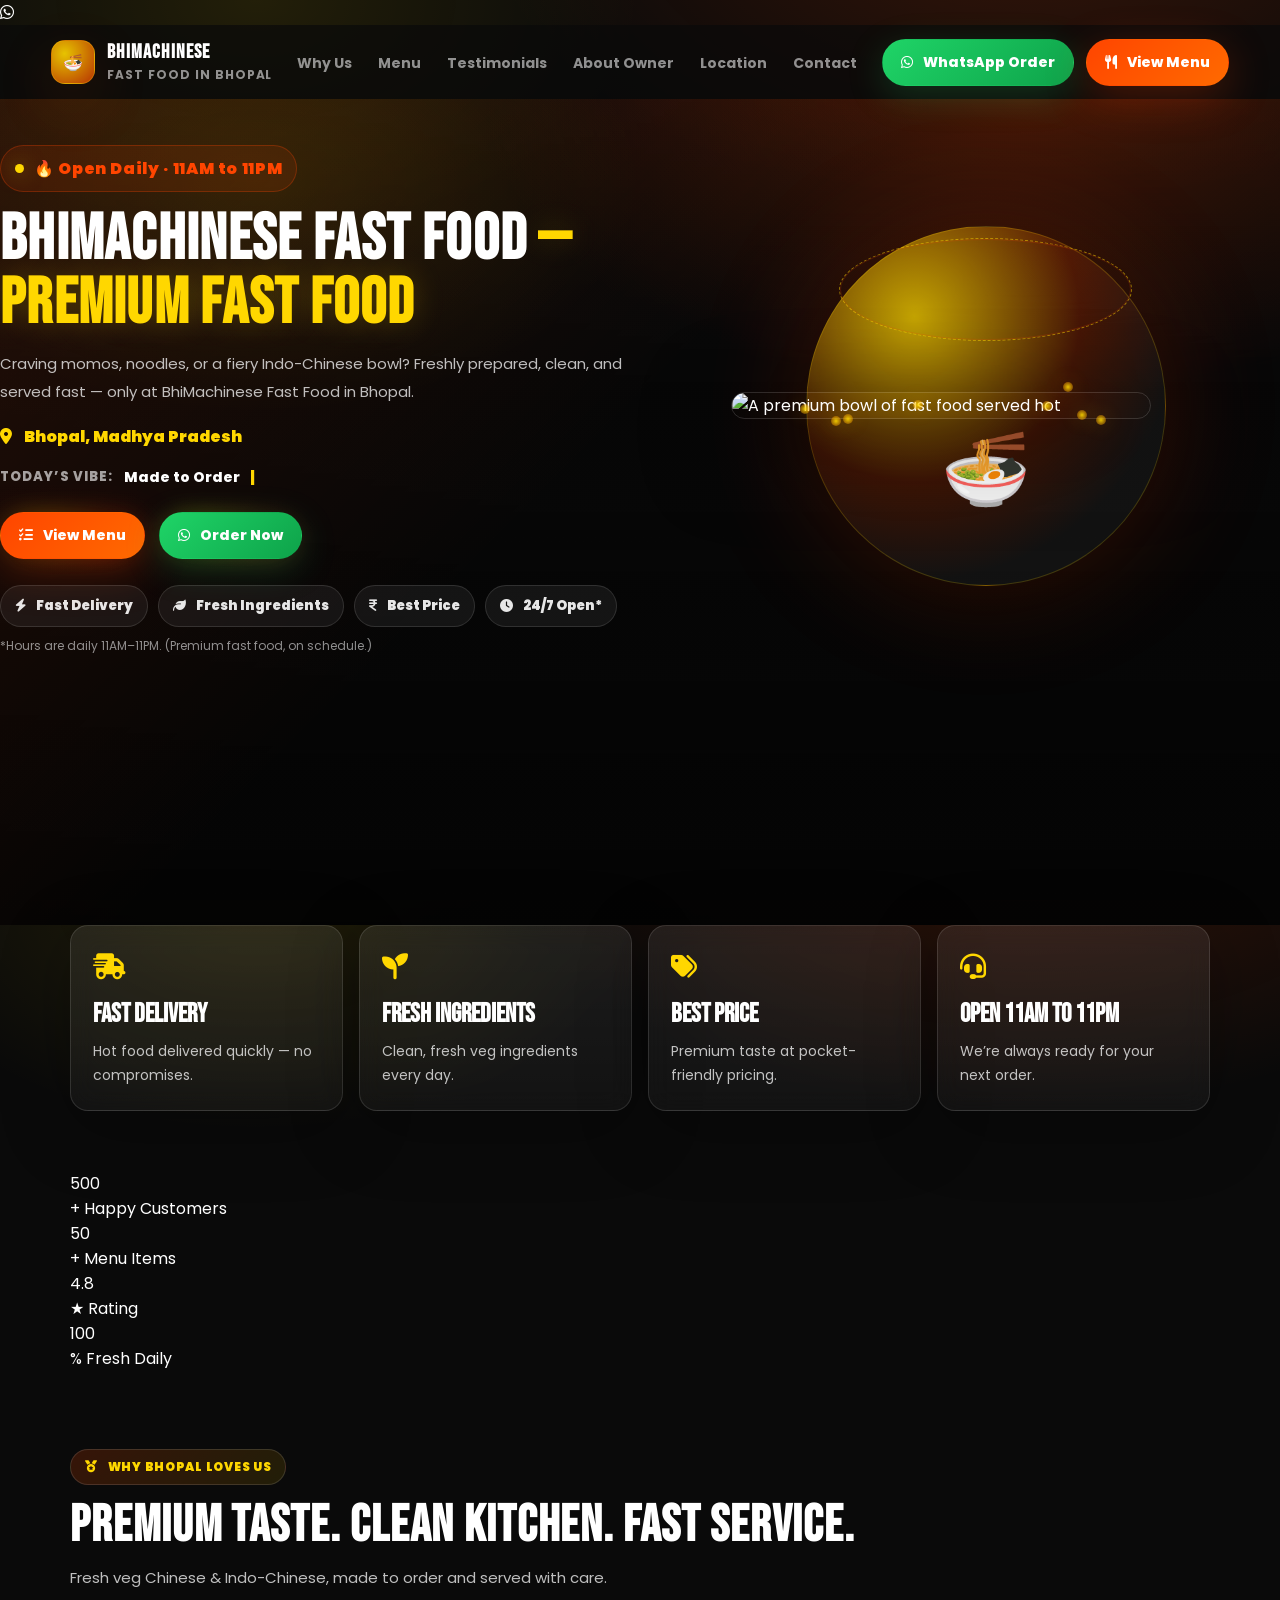
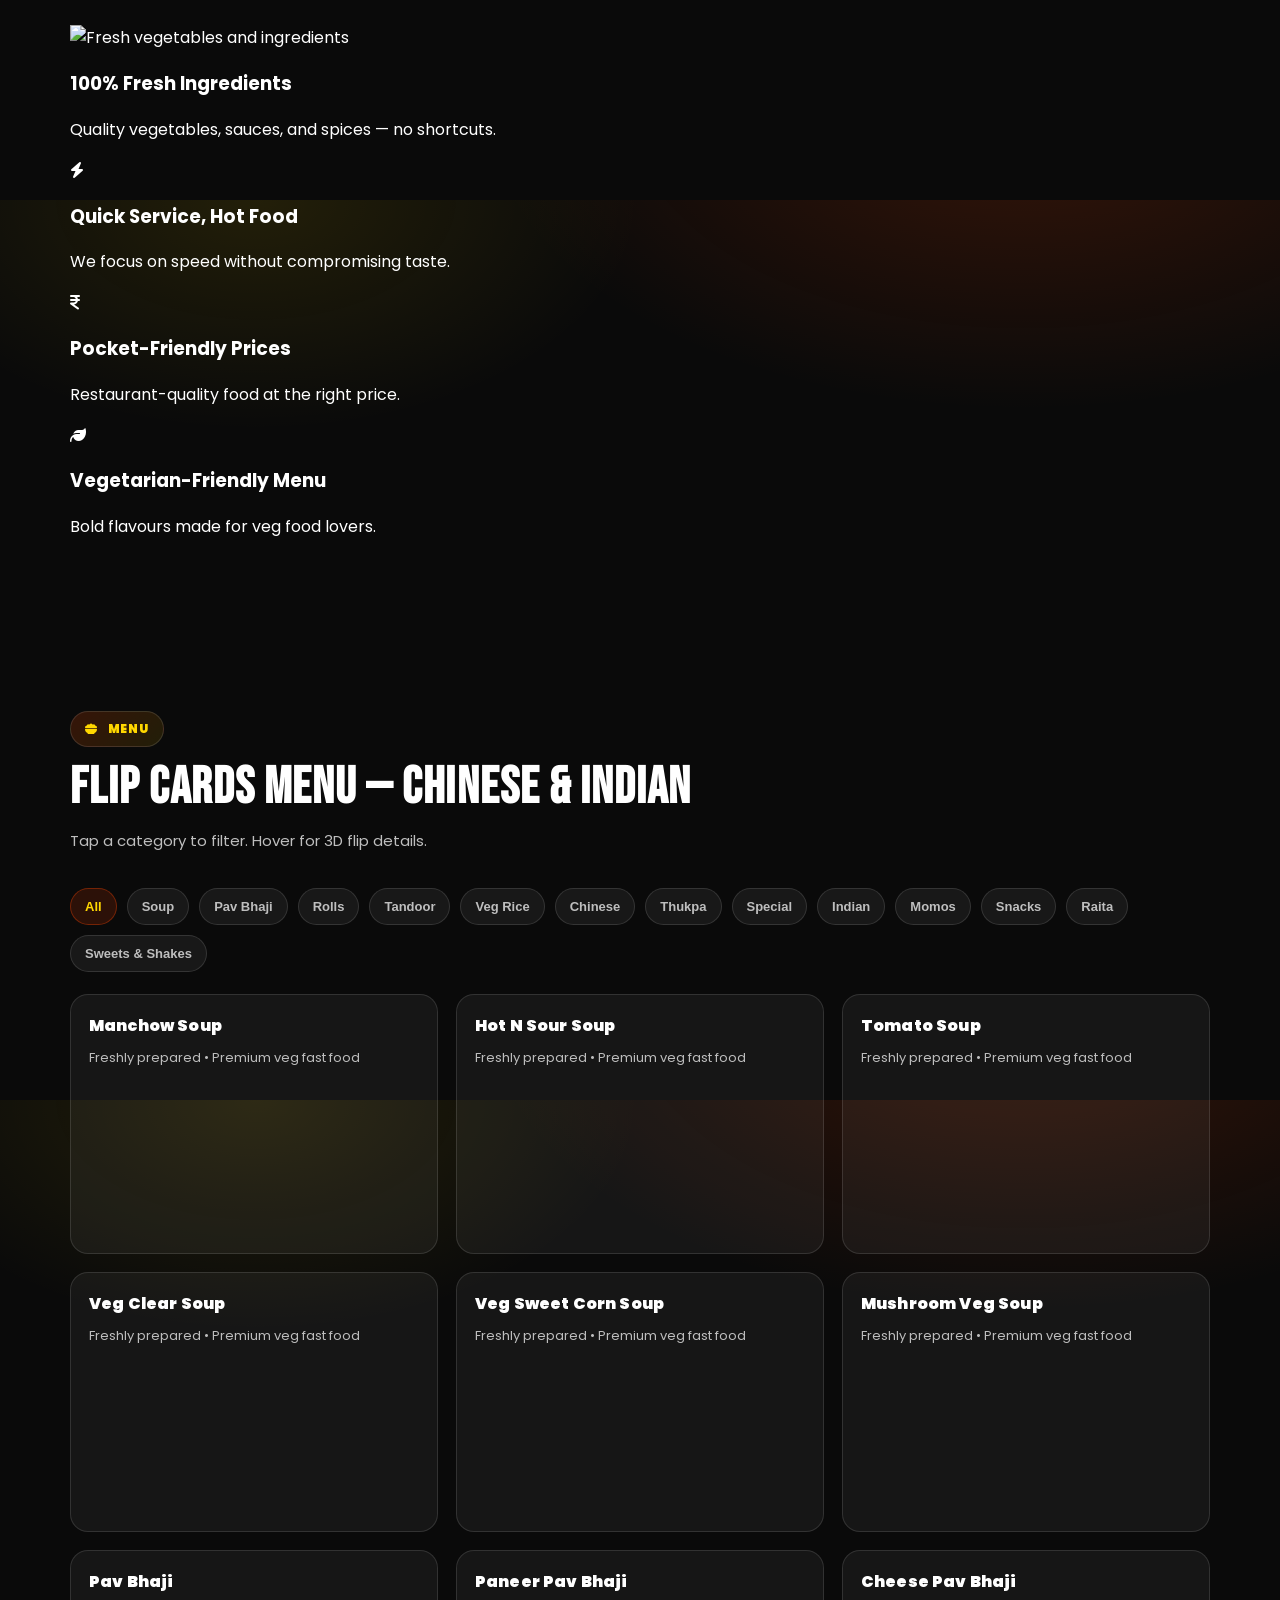
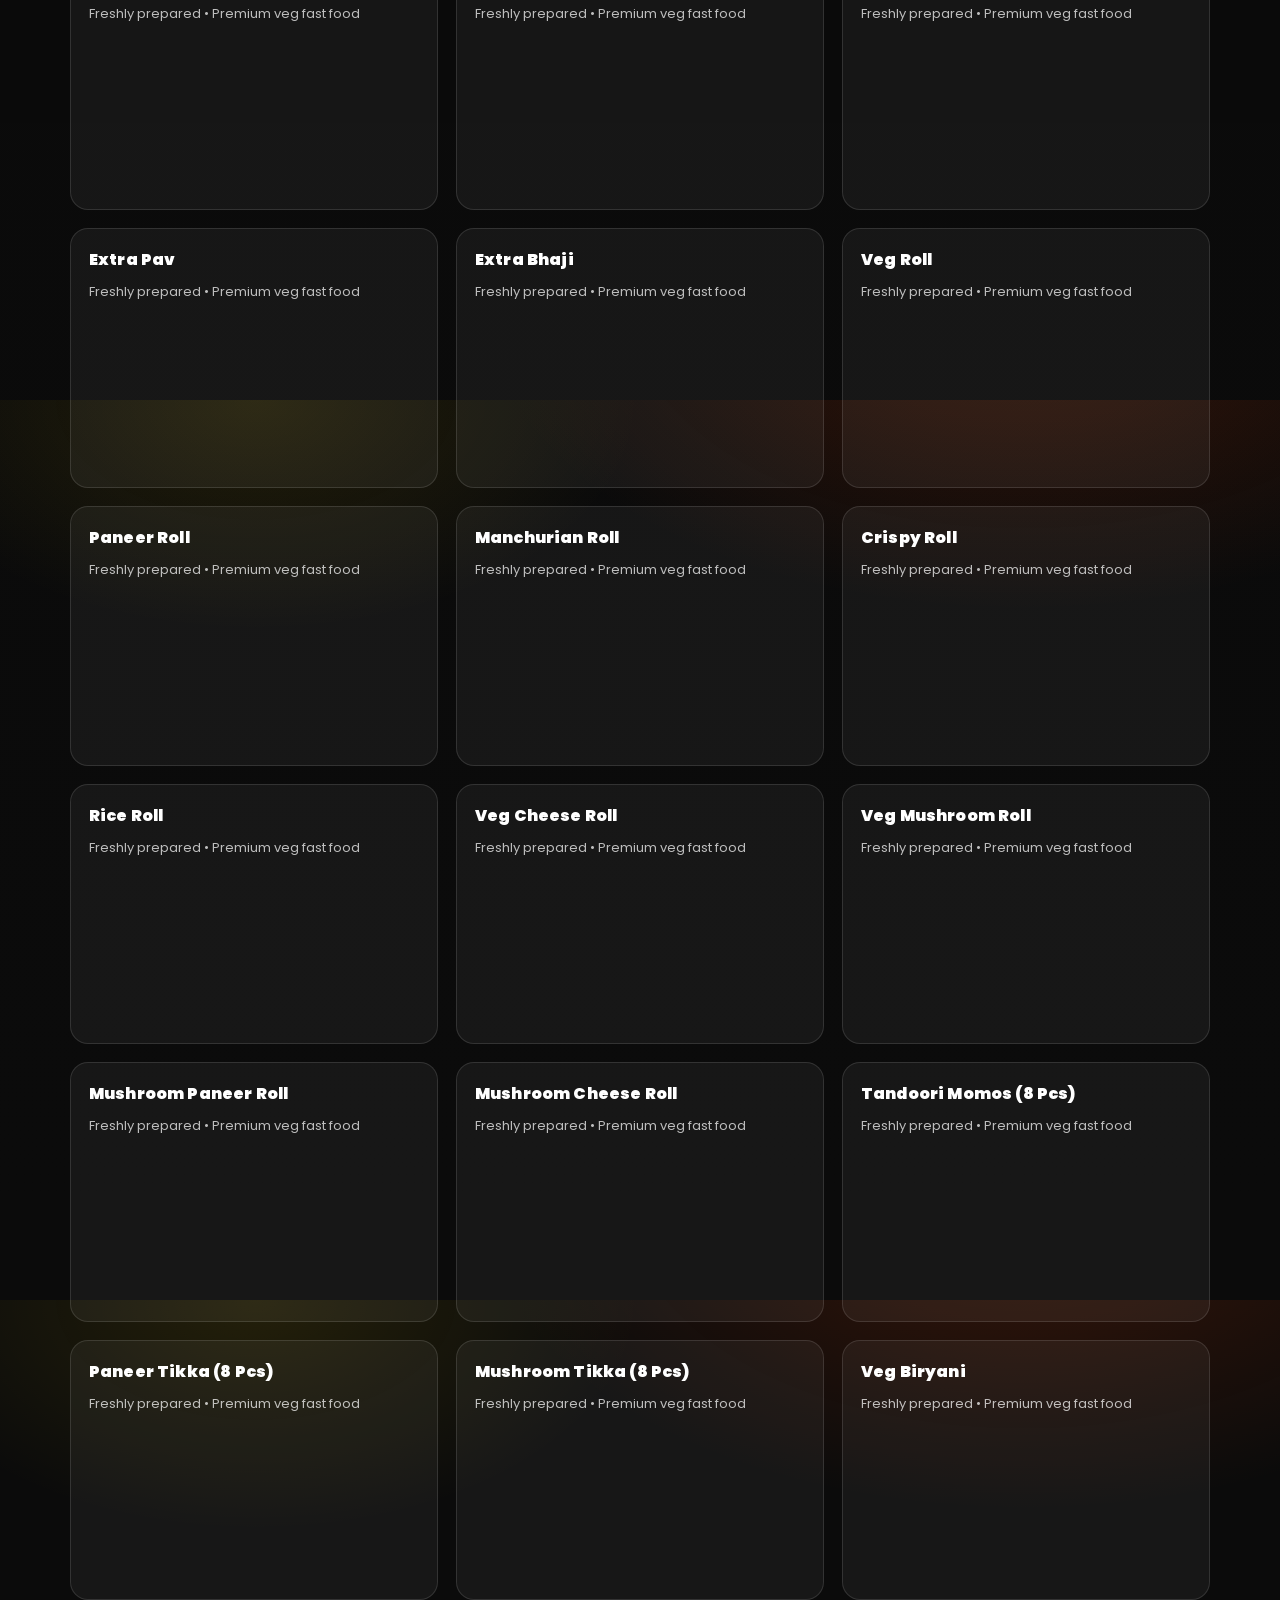
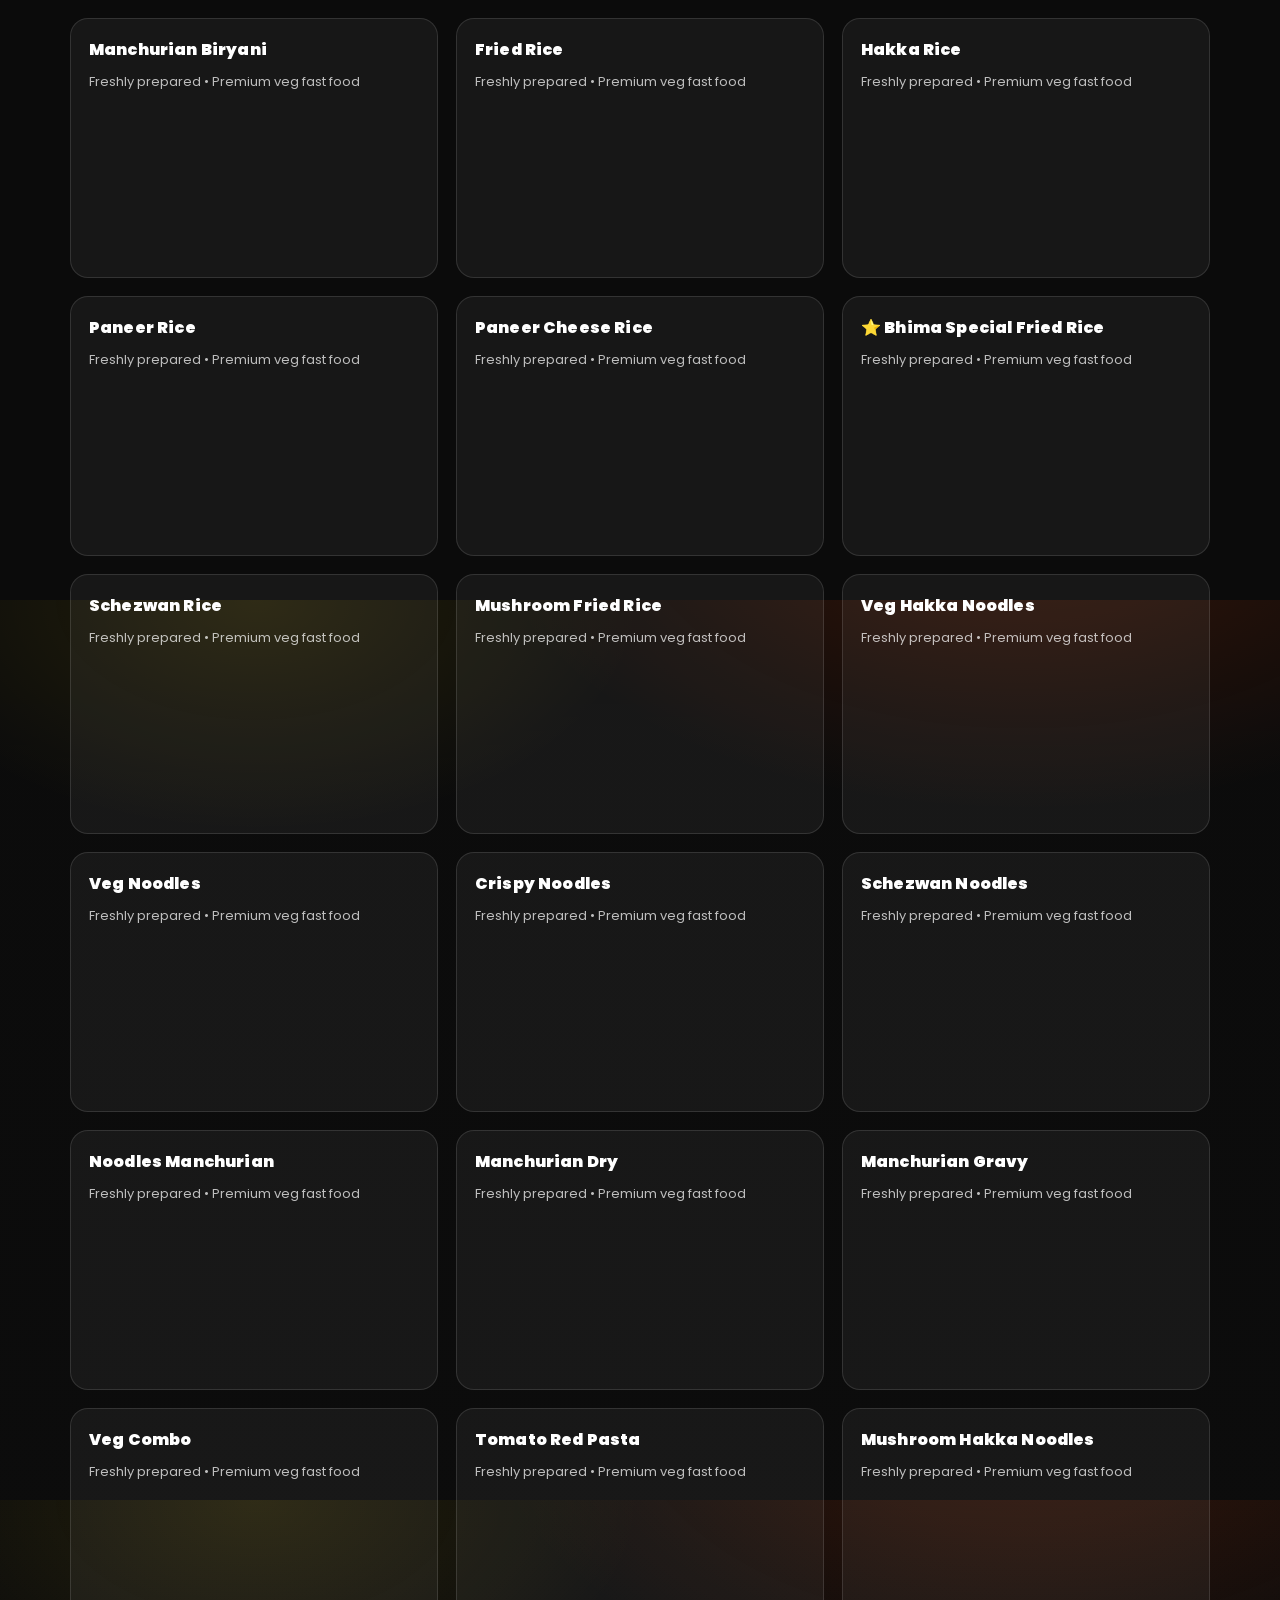
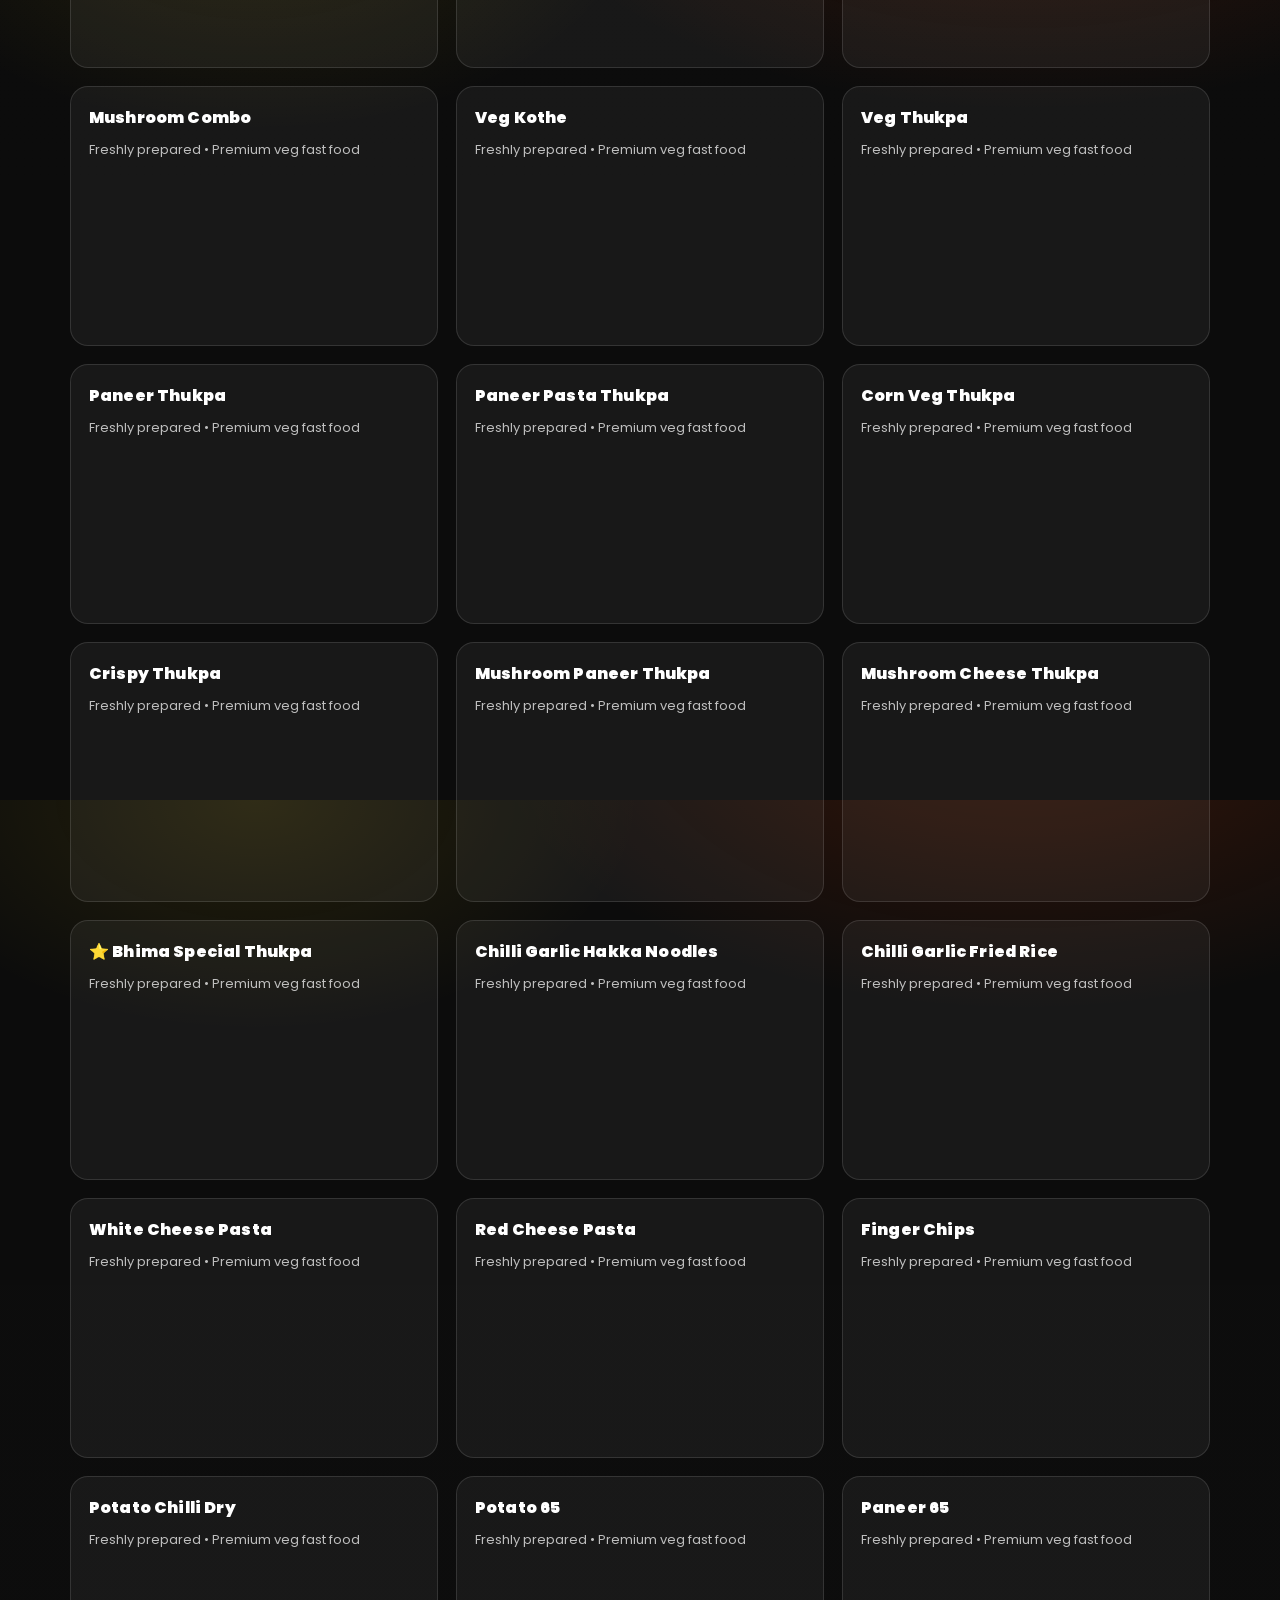
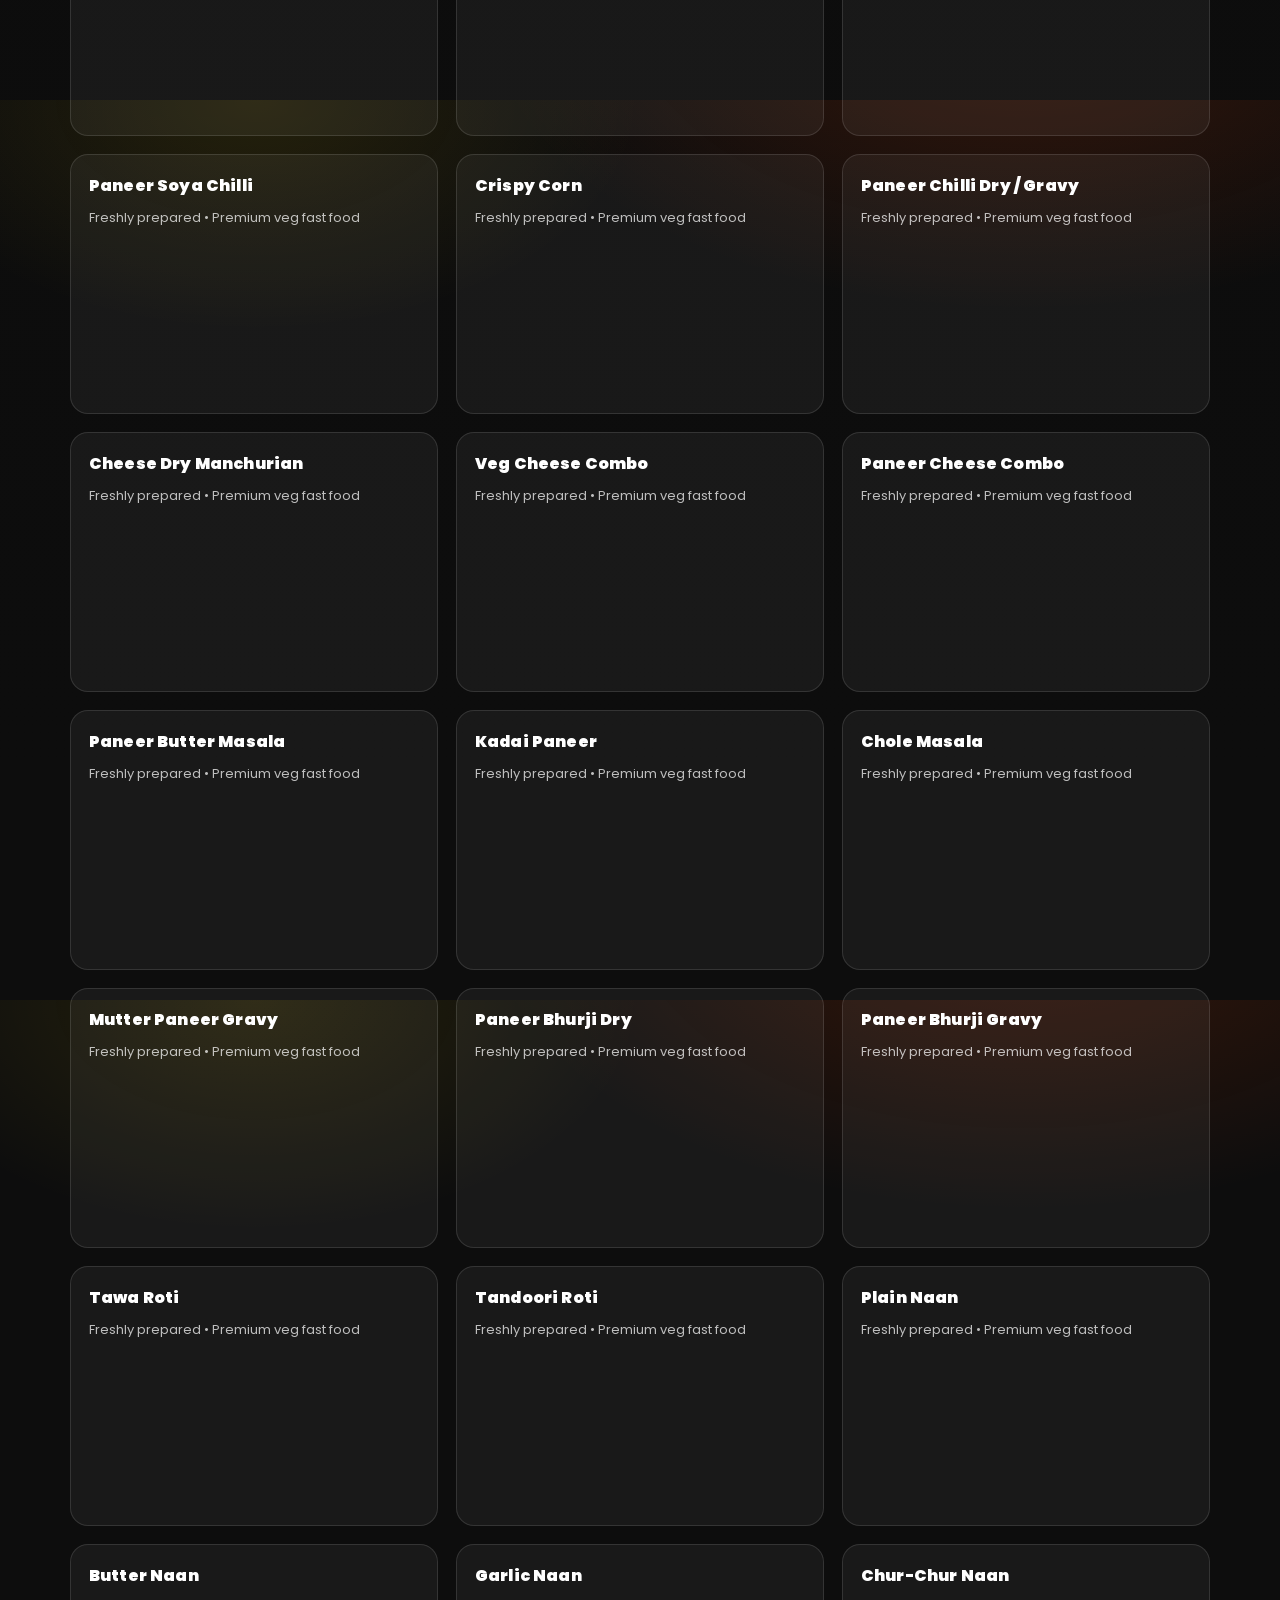
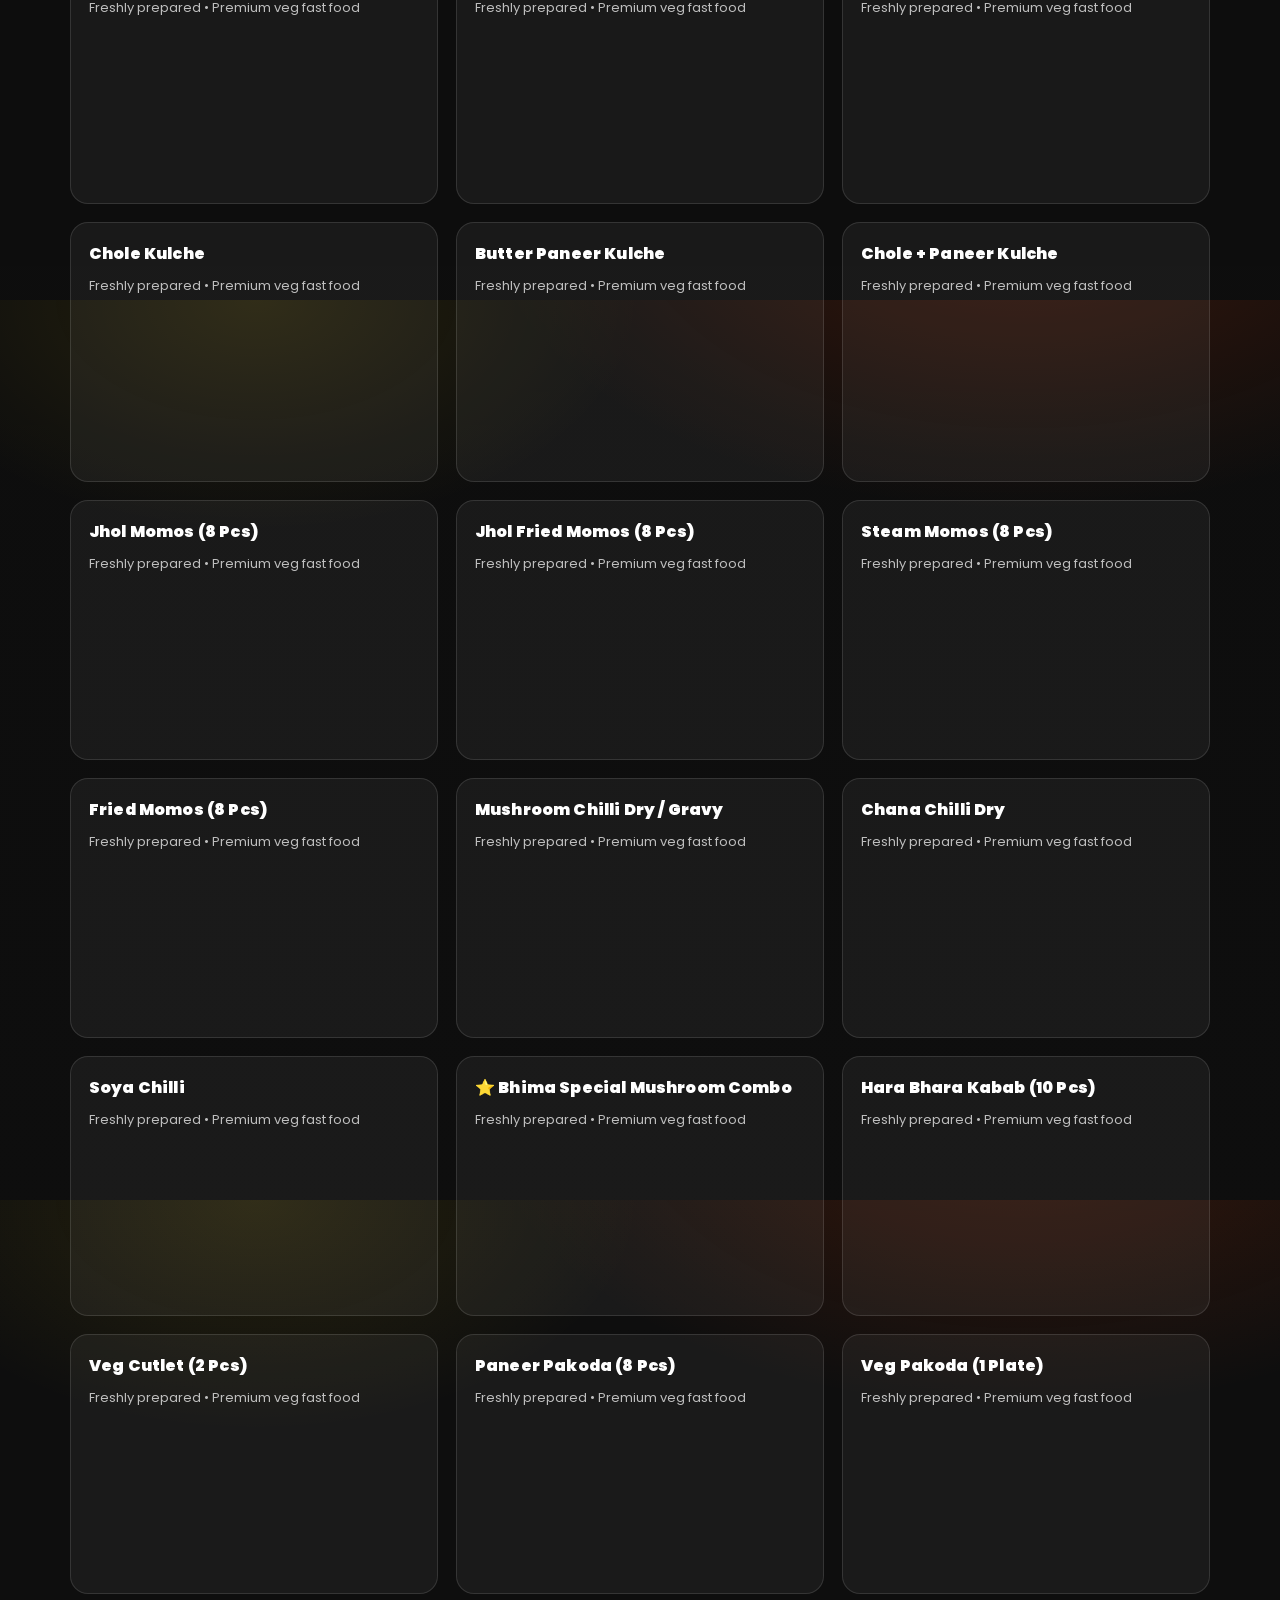
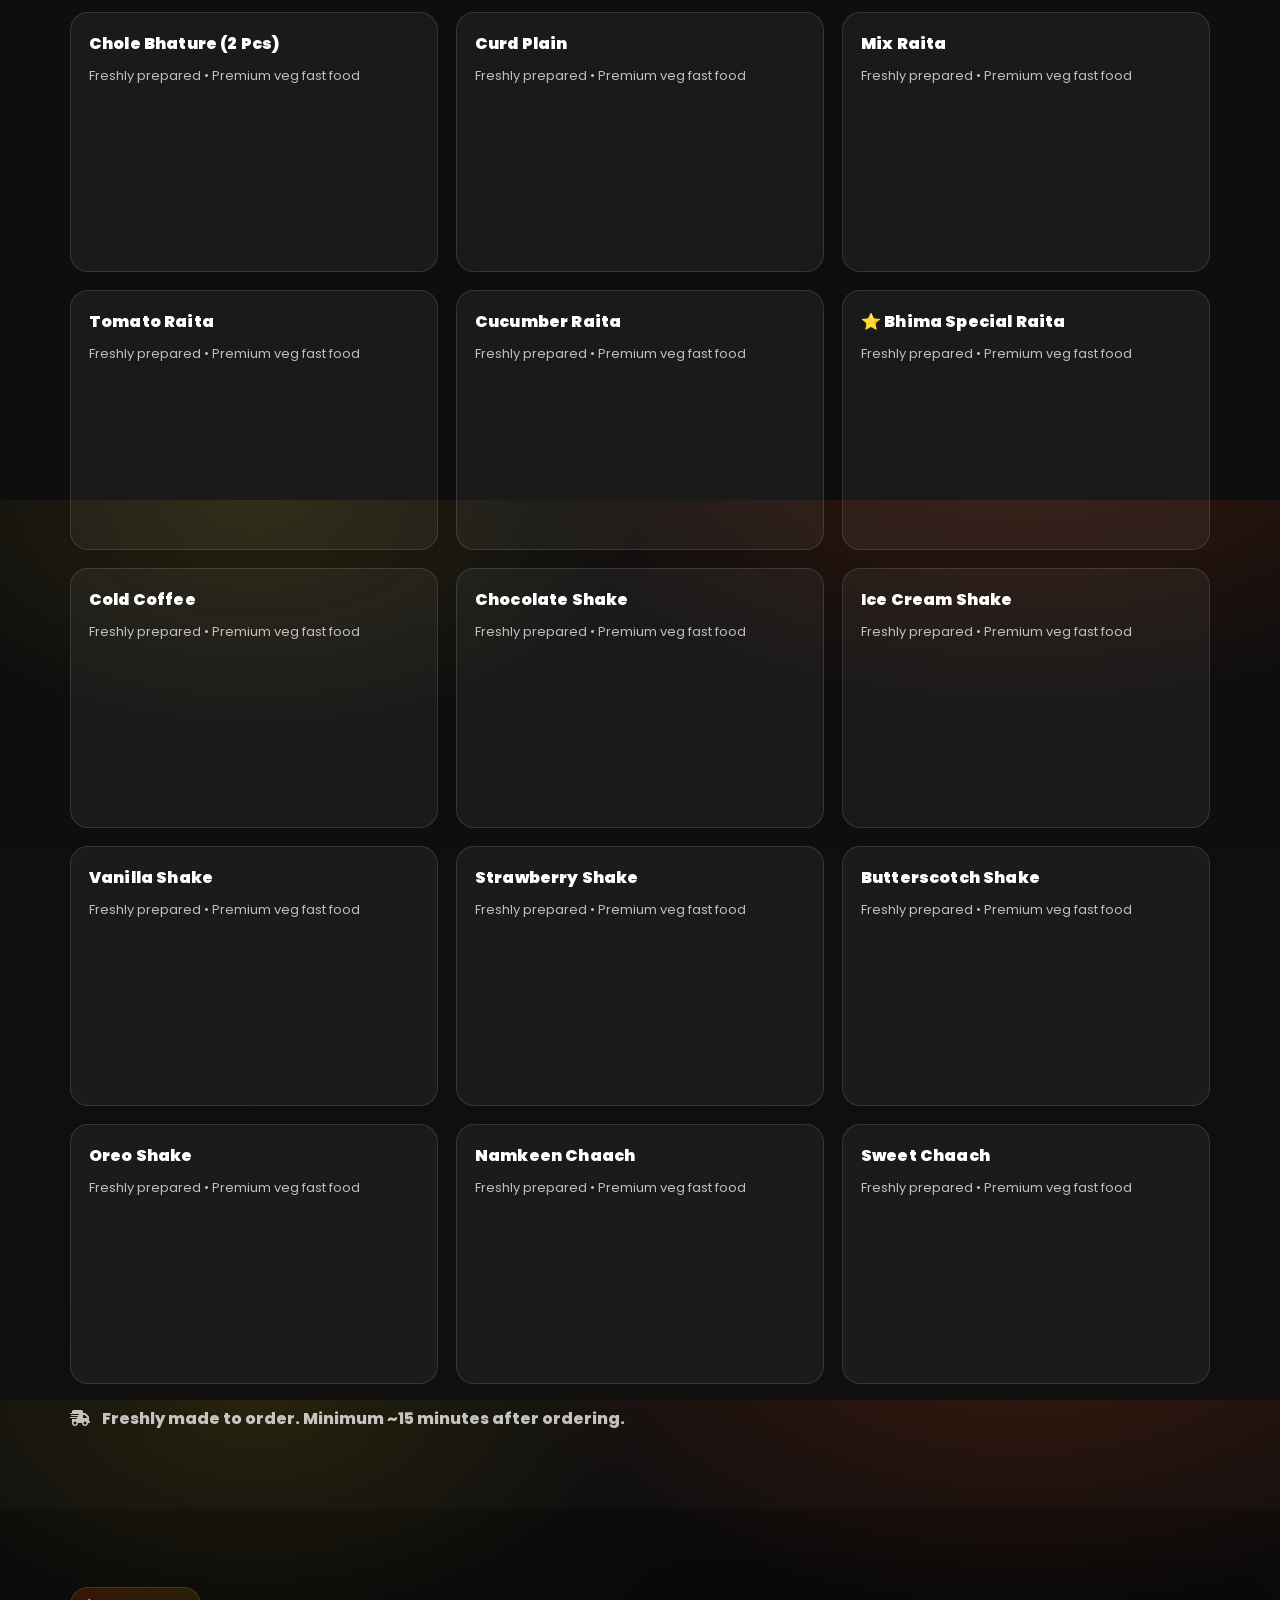
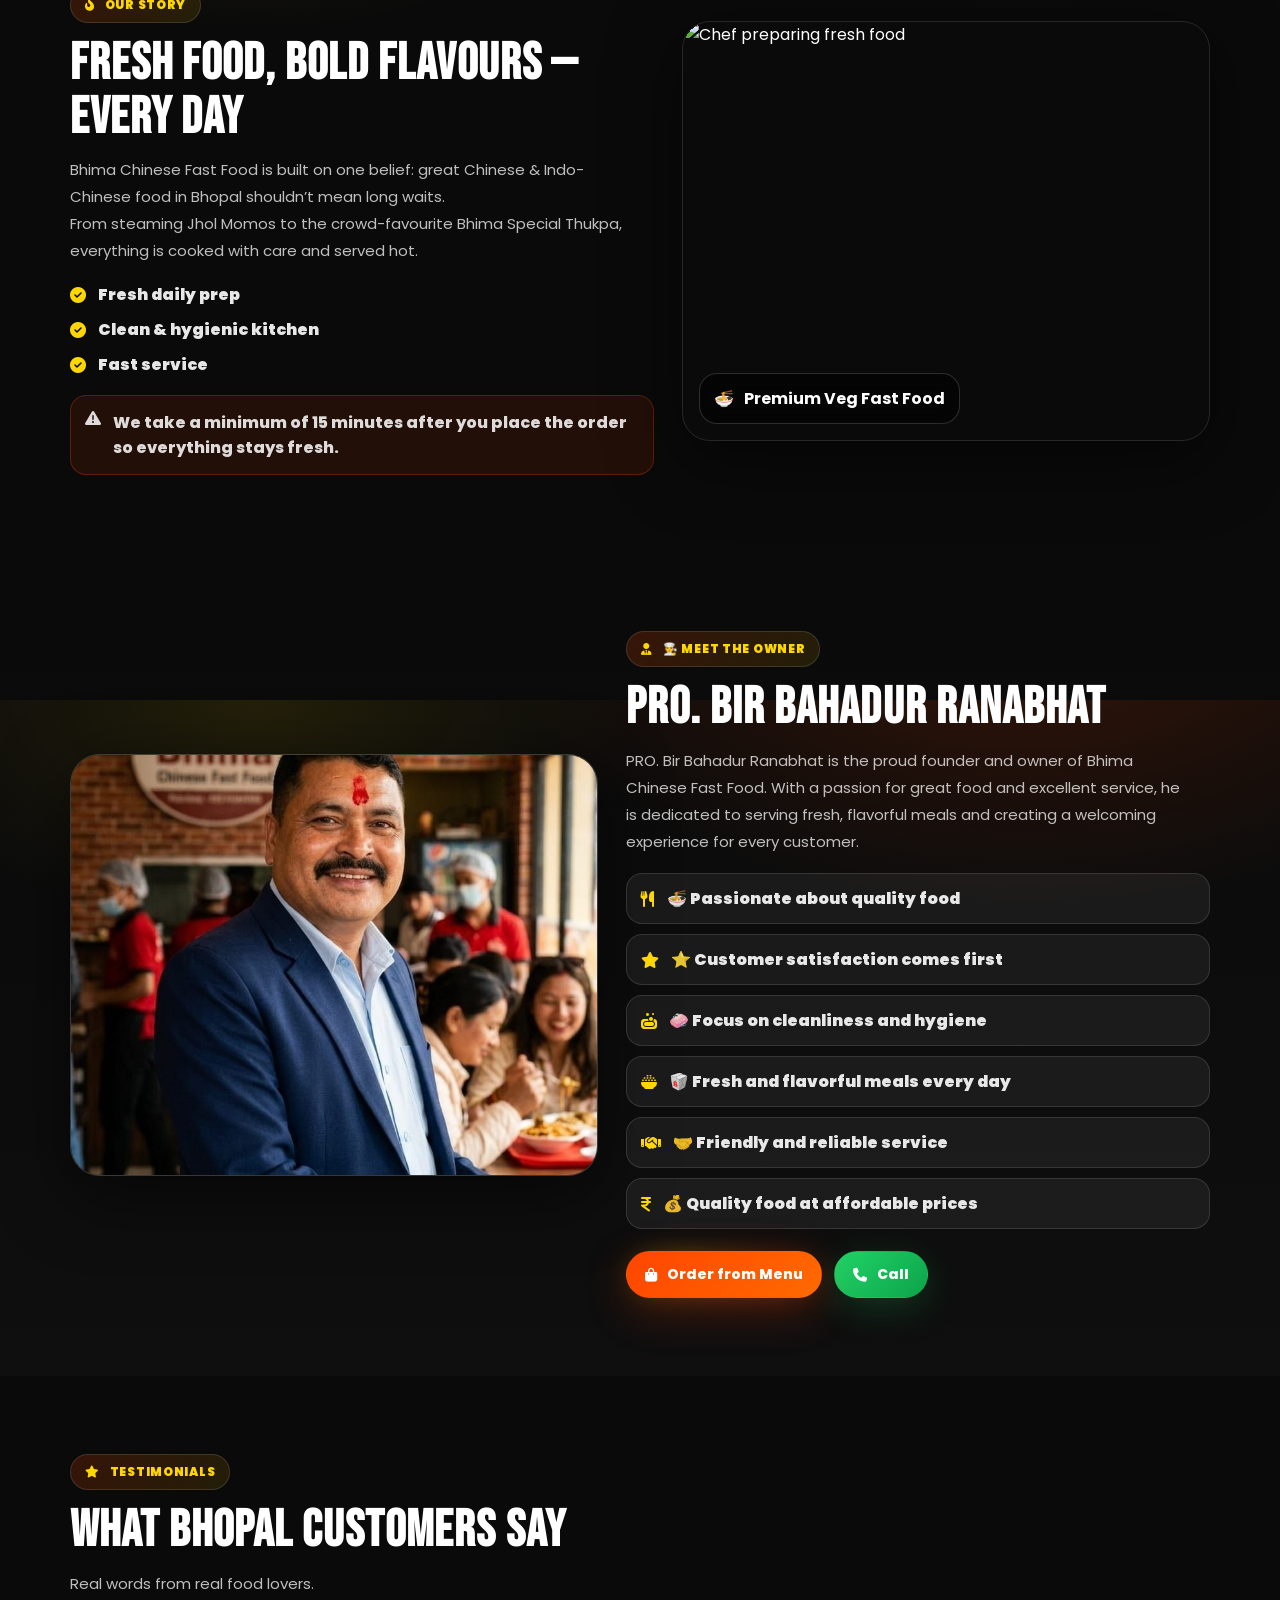
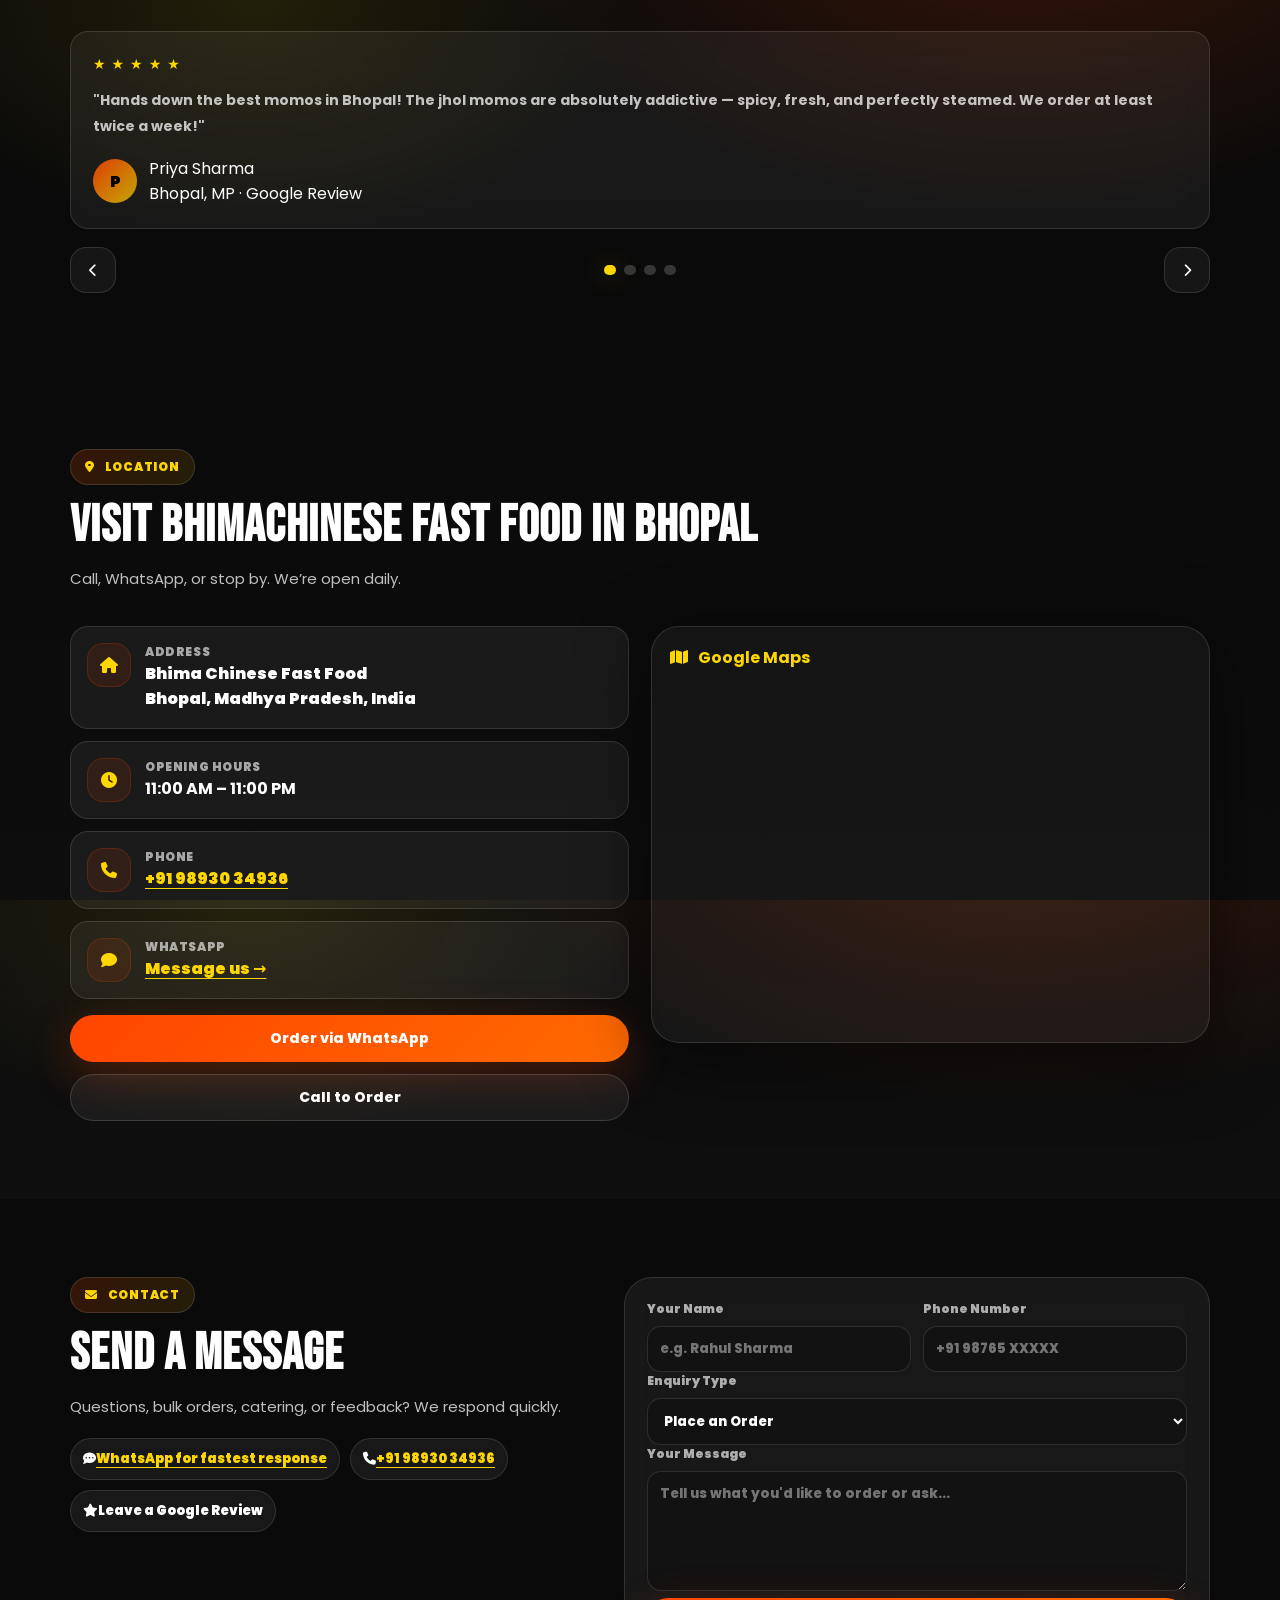
==== commit d87bf04c: "speling mistake" ====
--- a/index.html
+++ b/index.html
@@ -6,26 +6,26 @@
   <meta http-equiv="X-UA-Compatible" content="IE=edge" />
 
   <!-- Primary SEO -->
-  <title>BhiMachines Fast Food | Delicious Fast Food in Bhopal</title>
-  <meta name="description" content="Premium fast food in Bhopal by BhiMachines Fast Food. Fresh veg Chinese, Indo-Chinese, momos, noodles, and more. Order via WhatsApp or call." />
-  <meta name="keywords" content="BhiMachines Fast Food, fast food in Bhopal, momos in Bhopal, noodles in Bhopal, Chinese fast food Bhopal, Indo-Chinese Bhopal" />
+  <title>BhiMachinese Fast Food | Delicious Fast Food in Bhopal</title>
+  <meta name="description" content="Premium fast food in Bhopal by BhiMachinese Fast Food. Fresh veg Chinese, Indo-Chinese, momos, noodles, and more. Order via WhatsApp or call." />
+  <meta name="keywords" content="BhiMachinese Fast Food, fast food in Bhopal, momos in Bhopal, noodles in Bhopal, Chinese fast food Bhopal, Indo-Chinese Bhopal" />
   <meta name="robots" content="index, follow" />
-  <meta name="author" content="BhiMachines Fast Food" />
+  <meta name="author" content="BhiMachinese Fast Food" />
   <meta name="theme-color" content="#0a0a0a" />
 
   <!-- Canonical -->
-  <link rel="canonical" href="https://bhimachinesebhopal.com/" />
+  <link rel="canonical" href="https://bhimachinesebhopal.in/" />
 
   <!-- Open Graph / Social -->
   <meta property="og:type" content="website" />
-  <meta property="og:title" content="BhiMachines Fast Food | Delicious Fast Food in Bhopal" />
+  <meta property="og:title" content="BhiMachinese Fast Food | Delicious Fast Food in Bhopal" />
   <meta property="og:description" content="Fresh veg fast food in Bhopal — momos, noodles, Indo-Chinese classics. Order now via WhatsApp or call." />
-  <meta property="og:url" content="https://bhimachinesebhopal.com/" />
-  <meta property="og:site_name" content="BhiMachines Fast Food" />
+  <meta property="og:url" content="https://bhimachinesebhopal.in/" />
+  <meta property="og:site_name" content="BhiMachinese Fast Food" />
   <meta property="og:locale" content="en_IN" />
 
   <meta name="twitter:card" content="summary_large_image" />
-  <meta name="twitter:title" content="BhiMachines Fast Food | Delicious Fast Food in Bhopal" />
+  <meta name="twitter:title" content="BhiMachinese Fast Food | Delicious Fast Food in Bhopal" />
   <meta name="twitter:description" content="Fresh veg fast food in Bhopal — momos, noodles, Indo-Chinese classics. Order now via WhatsApp or call." />
 
   <!-- Preload fonts -->
@@ -39,9 +39,9 @@
   {
     "@context": "https://schema.org",
     "@type": "Restaurant",
-    "name": "BhiMachines Fast Food",
+    "name": "BhiMachinese Fast Food",
     "description": "Premium fast food in Bhopal — fresh veg Chinese, Indo-Chinese, momos, noodles, and more.",
-    "url": "https://bhimachinesebhopal.com/",
+    "url": "https://bhimachinesebhopal.in/",
     "servesCuisine": ["Chinese", "Indo-Chinese", "Fast Food"],
     "priceRange": "₹₹",
     "address": {
@@ -82,7 +82,7 @@
     href="https://wa.link/1v4w39"
     id="wa-sticky"
     aria-label="Order on WhatsApp"
-    title="Order on WhatsApp – BhiMachines Fast Food"
+    title="Order on WhatsApp – BhiMachinese Fast Food"
     target="_blank"
     rel="noopener noreferrer">
     <i class="fa-brands fa-whatsapp" aria-hidden="true"></i>
@@ -90,10 +90,10 @@
 
   <header>
     <nav class="nav" role="navigation" aria-label="Main navigation">
-      <a href="#top" class="brand" aria-label="BhiMachines Fast Food - Home">
+      <a href="#top" class="brand" aria-label="BhiMachinese Fast Food - Home">
         <span class="brand-mark" aria-hidden="true">🍜</span>
         <span class="brand-text">
-          <span class="brand-name">BhiMachines</span>
+          <span class="brand-name">BhiMachinese</span>
           <span class="brand-tag">Fast Food in Bhopal</span>
         </span>
       </a>
@@ -127,9 +127,9 @@
     <!-- Mobile drawer -->
     <div class="mobile-drawer" id="mobileDrawer" aria-hidden="true">
       <div class="mobile-drawer__inner">
-        <a class="mobile-drawer__logo" href="#top" aria-label="BhiMachines Fast Food - Home">
+        <a class="mobile-drawer__logo" href="#top" aria-label="BhiMachinese Fast Food - Home">
           <span aria-hidden="true">🍜</span>
-          <strong>BhiMachines</strong>
+          <strong>BhiMachinese</strong>
         </a>
         <a href="#why" class="mobile-link">Why Us</a>
         <a href="#menu" class="mobile-link">Menu</a>
@@ -147,7 +147,7 @@
 
   <main id="main-content">
     <!-- HERO -->
-    <section id="hero" class="hero" aria-label="Welcome to BhiMachines Fast Food">
+    <section id="hero" class="hero" aria-label="Welcome to BhiMachinese Fast Food">
       <div class="hero-bg" aria-hidden="true"></div>
       <div class="hero-overlay" aria-hidden="true"></div>
 
@@ -159,13 +159,13 @@
           </div>
 
           <h1 class="hero-title">
-            BhiMachines Fast Food
+            BhiMachinese Fast Food
             <span class="hero-title__accent">— Premium</span>
             <span class="hero-title__accent">Fast Food</span>
           </h1>
 
           <p class="hero-sub">
-            Craving momos, noodles, or a fiery Indo-Chinese bowl? Freshly prepared, clean, and served fast — only at BhiMachines Fast Food in Bhopal.
+            Craving momos, noodles, or a fiery Indo-Chinese bowl? Freshly prepared, clean, and served fast — only at BhiMachinese Fast Food in Bhopal.
           </p>
 
           <div class="hero-location" aria-label="Location">
@@ -246,7 +246,7 @@
           </article>
           <article class="feature-card reveal" data-reveal>
             <div class="feature-icon"><i class="fa-solid fa-headset" aria-hidden="true"></i></div>
-            <h2>24/7 Open</h2>
+            <h2>Open 11am to 11pm</h2>
             <p>We’re always ready for your next order.</p>
           </article>
         </div>
@@ -392,7 +392,7 @@
       <div class="container owner-split">
         <div class="owner-image reveal" data-reveal>
           <div class="owner-frame">
-            <img src="./owner.jpg" alt="Owner of BhiMachines Fast Food" loading="lazy" />
+            <img src="./owner.jpg" alt="Owner of BhiMachinese Fast Food" loading="lazy" />
           </div>
         </div>
         <div class="owner-copy reveal" data-reveal>
@@ -496,7 +496,7 @@
       <div class="container">
         <div class="section-head reveal" data-reveal>
           <div class="kicker"><i class="fa-solid fa-location-dot" aria-hidden="true"></i> Location</div>
-          <h2 class="section-title" id="location-title">Visit BhiMachines Fast Food in Bhopal</h2>
+          <h2 class="section-title" id="location-title">Visit BhiMachinese Fast Food in Bhopal</h2>
           <p class="section-sub">Call, WhatsApp, or stop by. We’re open daily.</p>
         </div>
 
@@ -543,7 +543,7 @@
               <strong>Google Maps</strong>
             </div>
             <iframe
-              title="BhiMachines Fast Food - Google Maps"
+              title="BhiMachinese Fast Food - Google Maps"
               loading="lazy"
               referrerpolicy="no-referrer-when-downgrade"
               src="https://www.google.com/maps?q=Bhima%20Chinese%20Fast%20Food%20Bhopal&output=embed"
@@ -612,7 +612,7 @@
       <div class="footer-branding">
         <div class="footer-logo" aria-hidden="true">🍜</div>
         <div>
-          <div class="footer-title">BhiMachines Fast Food</div>
+          <div class="footer-title">BhiMachinese Fast Food</div>
           <div class="footer-sub">Bhopal, Madhya Pradesh</div>
         </div>
       </div>
@@ -635,7 +635,7 @@
     </div>
 
     <div class="footer-bottom container">
-      <p>© <span id="year"></span> BhiMachines Fast Food, Bhopal. All rights reserved.</p>
+      <p>© <span id="year"></span> BhiMachinese Fast Food, Bhopal. All rights reserved.</p>
     </div>
   </footer>
 
--- a/css/style.css
+++ b/css/style.css
@@ -339,14 +339,10 @@
 .face--front{background:rgba(255,255,255,.05);border:1px solid rgba(255,255,255,.12);}
 .face--back{transform:rotateY(180deg);background:rgba(255,69,0,.08);border:1px solid rgba(255,69,0,.28);}
 
-.front-media{height:150px;position:relative;}
-.front-media img{width:100%;height:100%;object-fit:cover;filter:saturate(1.05) contrast(1.05);}
-.front-media::after{
-  content:"";position:absolute;inset:0;
-  background:linear-gradient(180deg, rgba(0,0,0,0) 30%, rgba(0,0,0,.85) 100%);
-}
-
-.front-body{padding:16px;}
+.front-media{display:none;}
+
+.front-body{padding:18px 18px 16px;}
+
 .menu-item-title{font-weight:1000;letter-spacing:.01em;margin:0 0 10px;font-size:16px;}
 .menu-item-meta{color:rgba(255,255,255,.72);font-size:13px;line-height:1.6;}
 
